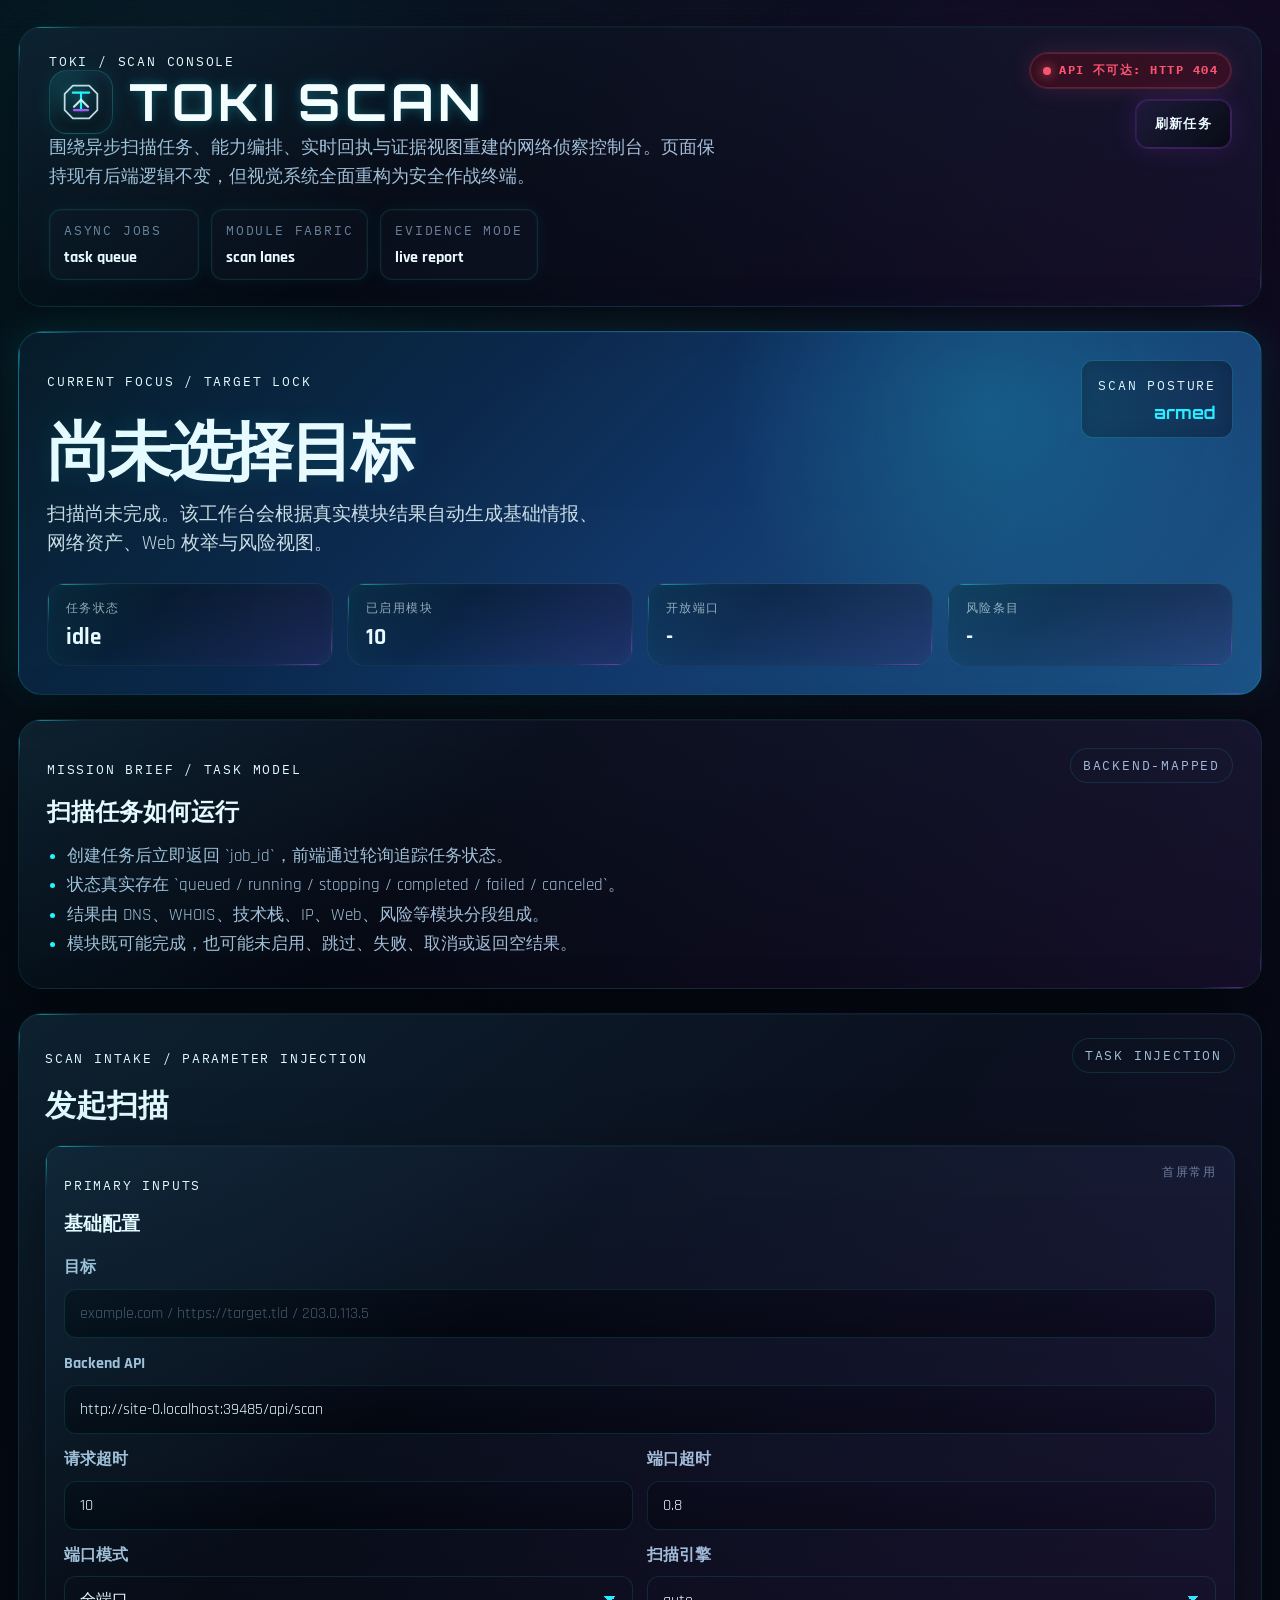
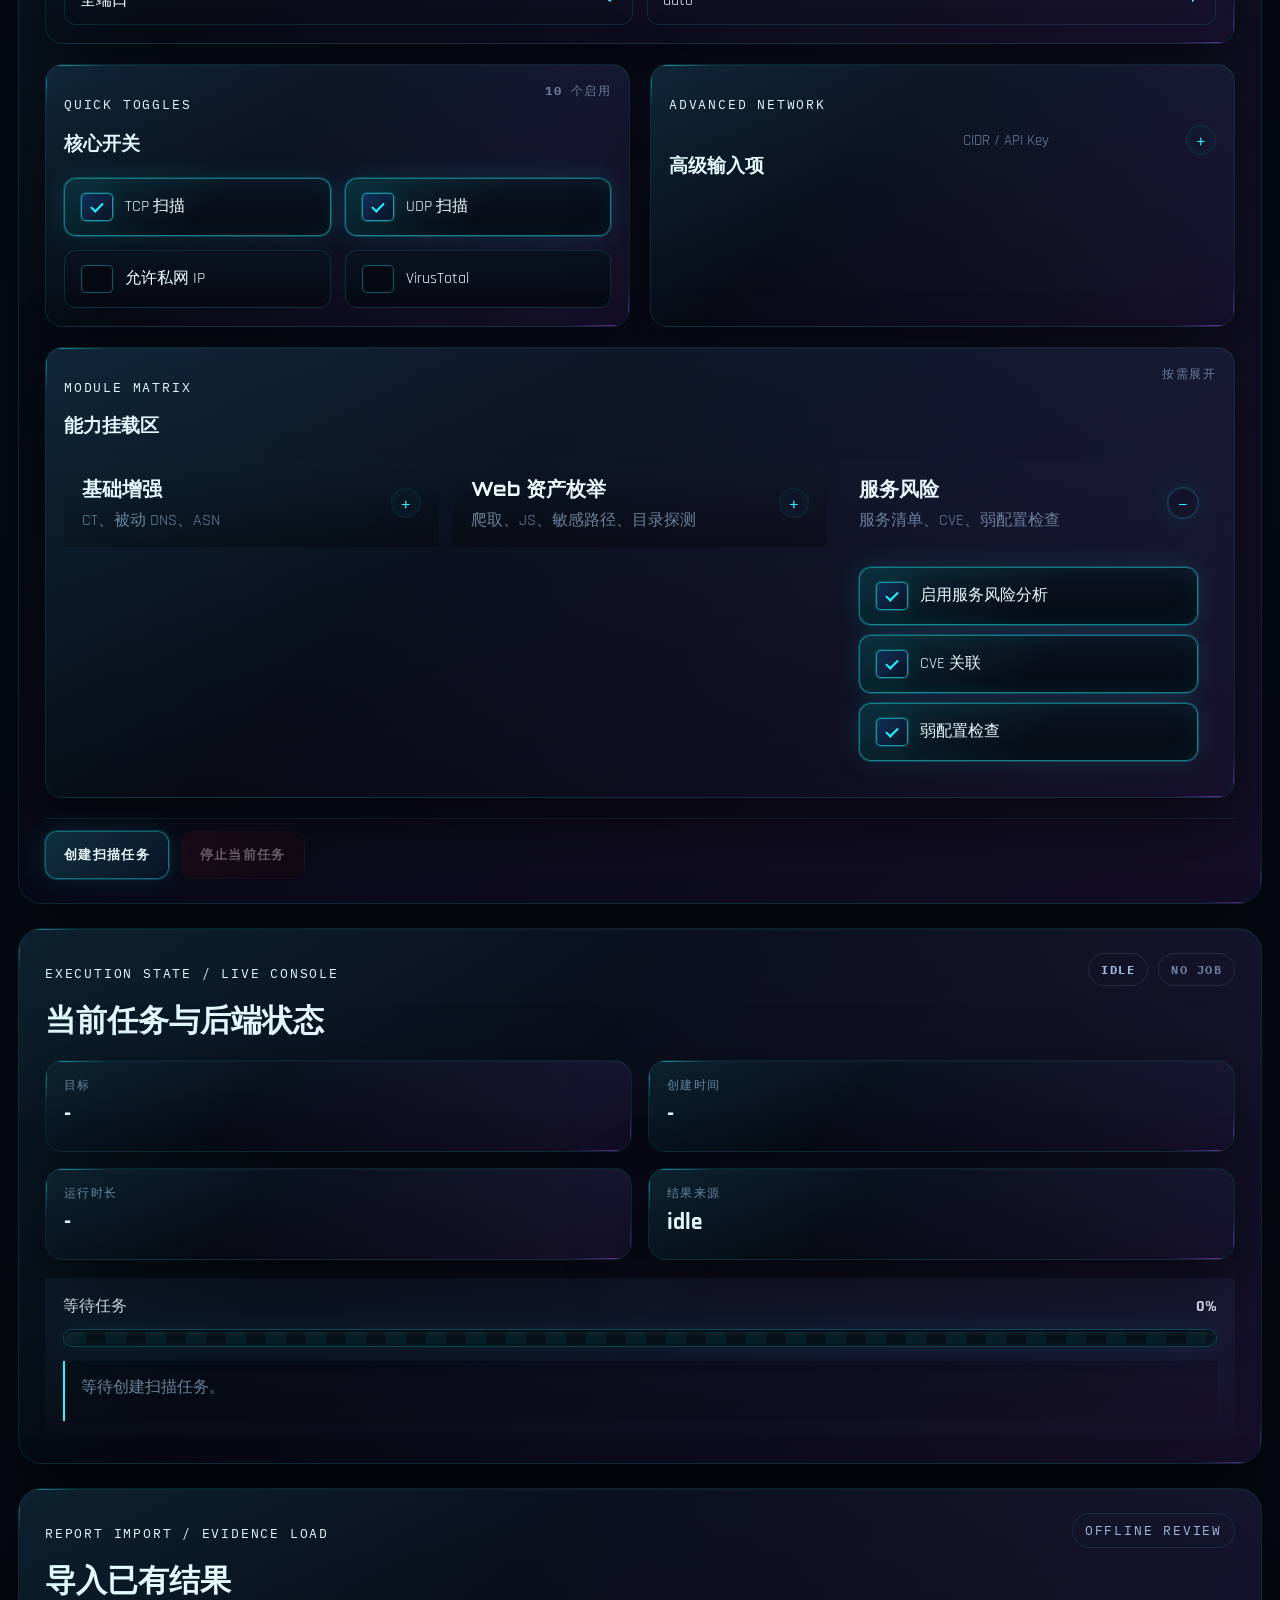
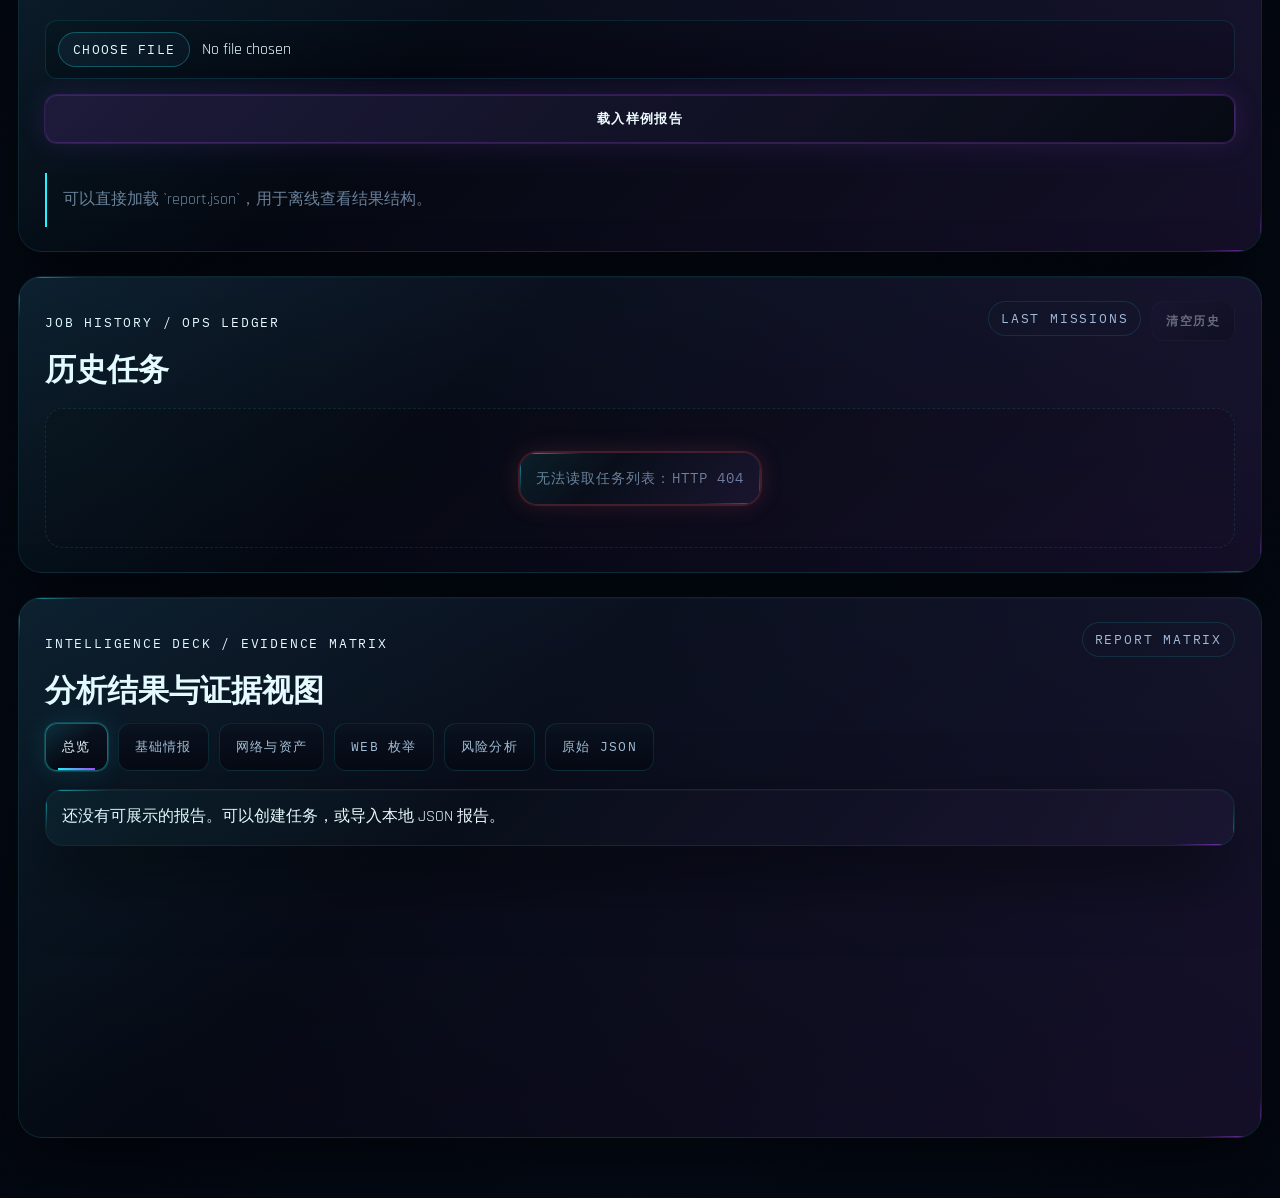
==== frontend/index.html @ cd6d13f6 "123" ====
<!doctype html>
<html lang="zh-CN">
  <head>
    <meta charset="UTF-8" />
    <meta name="viewport" content="width=device-width, initial-scale=1.0" />
    <title>TOKI Scan Console</title>
    <link rel="preconnect" href="https://fonts.googleapis.com" />
    <link rel="preconnect" href="https://fonts.gstatic.com" crossorigin />
    <link
      href="https://fonts.googleapis.com/css2?family=Orbitron:wght@500;700;800&family=Rajdhani:wght@500;600;700&family=IBM+Plex+Mono:wght@400;500;700&display=swap"
      rel="stylesheet"
    />
    <link rel="stylesheet" href="./styles.css" />
  </head>
  <body>
    <div class="scene scene--grid" aria-hidden="true"></div>
    <div class="scene scene--scanlines" aria-hidden="true"></div>
    <div class="scene scene--noise" aria-hidden="true"></div>
    <div class="scene scene--glow scene--glow-a" aria-hidden="true"></div>
    <div class="scene scene--glow scene--glow-b" aria-hidden="true"></div>

    <div class="app-shell">
      <header class="topbar hud-panel">
        <div class="topbar__main">
          <div class="brand-block">
            <p class="eyebrow">TOKI / Scan Console</p>
            <h1 class="brand-lockup">
              <span class="brand-logo" aria-hidden="true">
                <svg viewBox="0 0 72 72" role="presentation" focusable="false">
                  <path
                    class="brand-logo__frame"
                    d="M22 8h28l14 14v28L50 64H22L8 50V22L22 8Z"
                  />
                  <path class="brand-logo__trace" d="M22 20h28" />
                  <path class="brand-logo__trace" d="M36 20v30" />
                  <path class="brand-logo__trace brand-logo__trace--accent" d="M24 50h24" />
                  <path class="brand-logo__trace brand-logo__trace--slash" d="M24 44l12-12 12 12" />
                </svg>
              </span>
              <span class="brand-title" data-text="TOKI SCAN">TOKI SCAN</span>
            </h1>
            <p class="topbar__lead">
              围绕异步扫描任务、能力编排、实时回执与证据视图重建的网络侦察控制台。页面保持现有后端逻辑不变，但视觉系统全面重构为安全作战终端。
            </p>
          </div>

          <div class="signal-strip" aria-hidden="true">
            <div class="signal-chip">
              <span>async jobs</span>
              <strong>task queue</strong>
            </div>
            <div class="signal-chip">
              <span>module fabric</span>
              <strong>scan lanes</strong>
            </div>
            <div class="signal-chip">
              <span>evidence mode</span>
              <strong>live report</strong>
            </div>
          </div>
        </div>

        <div class="topbar__actions">
          <div class="health-pill" id="healthPill" data-tone="neutral">
            <span class="dot"></span>
            <span id="healthText">检查 API 中</span>
          </div>
          <button class="button button--secondary" id="refreshJobsBtn" type="button">刷新任务</button>
        </div>
      </header>

      <section class="hero-grid">
        <article class="hero-card hero-card--highlight hud-panel">
          <div class="hero-card__head">
            <div>
              <p class="eyebrow">Current Focus / Target Lock</p>
              <h2 id="heroTarget">尚未锁定目标</h2>
            </div>
            <div class="hero-lock">
              <span class="hero-lock__label">scan posture</span>
              <strong>armed</strong>
            </div>
          </div>

          <p class="hero-summary" id="heroSummary">先输入域名、URL 或 IP，再装配能力模块并发起任务。</p>

          <div class="hero-metrics">
            <div class="metric-tile">
              <span>任务状态</span>
              <strong id="heroStatus">Idle</strong>
            </div>
            <div class="metric-tile">
              <span>已启用模块</span>
              <strong id="heroModules">0</strong>
            </div>
            <div class="metric-tile">
              <span>开放端口</span>
              <strong id="heroPorts">-</strong>
            </div>
            <div class="metric-tile">
              <span>风险条目</span>
              <strong id="heroRisks">-</strong>
            </div>
          </div>
        </article>

        <article class="hero-card hero-card--briefing hud-panel">
          <div class="hero-card__head">
            <div>
              <p class="eyebrow">Mission Brief / Task Model</p>
              <h3>扫描任务如何运行</h3>
            </div>
            <span class="briefing-tag">backend-mapped</span>
          </div>

          <ul class="plain-list">
            <li>创建任务后立即返回 `job_id`，前端通过轮询追踪任务状态。</li>
            <li>状态真实存在 `queued / running / stopping / completed / failed / canceled`。</li>
            <li>结果由 DNS、WHOIS、技术栈、IP、Web、风险等模块分段组成。</li>
            <li>模块既可能完成，也可能未启用、跳过、失败、取消或返回空结果。</li>
          </ul>
        </article>
      </section>

      <main class="workspace-shell">
        <section class="workspace-band workspace-band--control">
          <section class="panel console-panel console-panel--scan">
            <div class="section-head">
              <div>
                <p class="eyebrow">Scan Intake / Parameter Injection</p>
                <h2>发起扫描</h2>
              </div>
              <div class="panel-flags">
                <span class="console-flag">task injection</span>
              </div>
            </div>

            <form id="scanForm" class="scan-form">
              <section class="subsection subsection--compact subsection--primary">
                <div class="subsection__head">
                  <div>
                    <p class="eyebrow">Primary Inputs</p>
                    <h3>基础配置</h3>
                  </div>
                  <span class="inline-stat">首屏常用</span>
                </div>

                <div class="stack">
                  <label class="field">
                    <span>目标</span>
                    <input id="targetInput" name="target" type="text" placeholder="example.com / https://target.tld / 203.0.113.5" required />
                  </label>

                  <label class="field">
                    <span>Backend API</span>
                    <input id="apiUrlInput" name="apiUrl" type="url" placeholder="http://127.0.0.1:8000/api/scan" />
                  </label>

                  <div class="field-grid field-grid--two">
                    <label class="field">
                      <span>请求超时</span>
                      <input id="timeoutInput" name="timeout" type="number" min="1" max="300" value="10" />
                    </label>
                    <label class="field">
                      <span>端口超时</span>
                      <input id="portTimeoutInput" name="portTimeout" type="number" min="0.05" max="60" step="0.05" value="0.8" />
                    </label>
                  </div>

                  <div class="field-grid field-grid--two">
                    <label class="field">
                      <span>端口模式</span>
                      <select id="scanModeInput" name="scanMode">
                        <option value="common">常用端口</option>
                        <option value="full" selected>全端口</option>
                        <option value="custom">自定义</option>
                      </select>
                    </label>
                    <label class="field">
                      <span>扫描引擎</span>
                      <select id="portScannerInput" name="portScanner">
                        <option value="auto" selected>auto</option>
                        <option value="nmap">nmap</option>
                        <option value="builtin">builtin</option>
                      </select>
                    </label>
                  </div>

                  <label class="field" id="customPortsField" hidden>
                    <span>自定义端口</span>
                    <input id="customPortsInput" name="customPorts" type="text" placeholder="22,80,443,3306 或 1-1024" />
                  </label>
                </div>
              </section>

              <section class="subsection subsection--compact subsection--toggles">
                <div class="subsection__head">
                  <div>
                    <p class="eyebrow">Quick Toggles</p>
                    <h3>核心开关</h3>
                  </div>
                  <span class="inline-stat"><strong id="moduleCount">0</strong> 个启用</span>
                </div>

                <div class="toggle-grid">
                  <label class="toggle">
                    <input id="tcpScanInput" type="checkbox" checked />
                    <span>TCP 扫描</span>
                  </label>
                  <label class="toggle">
                    <input id="udpScanInput" type="checkbox" checked />
                    <span>UDP 扫描</span>
                  </label>
                  <label class="toggle">
                    <input id="allowPrivateIpInput" type="checkbox" />
                    <span>允许私网 IP</span>
                  </label>
                  <label class="toggle">
                    <input id="vtScanInput" type="checkbox" />
                    <span>VirusTotal</span>
                  </label>
                </div>
              </section>

              <details class="subsection accordion subsection--advanced">
                <summary class="accordion__summary">
                  <div>
                    <p class="eyebrow">Advanced Network</p>
                    <h3>高级输入项</h3>
                  </div>
                  <span class="accordion__hint">CIDR / API Key</span>
                </summary>

                <div class="accordion__body stack">
                  <label class="field">
                    <span>附加 CIDR 目标</span>
                    <textarea id="cidrTargetsInput" rows="2" placeholder="192.168.1.0/24,10.0.0.0/24"></textarea>
                  </label>

                  <div class="field-grid field-grid--two">
                    <label class="field">
                      <span>VirusTotal API Key</span>
                      <input id="vtApiKeyInput" type="password" placeholder="仅在启用 VirusTotal 时需要" />
                    </label>
                    <label class="field">
                      <span>NVD API Key</span>
                      <input id="nvdApiKeyInput" type="password" placeholder="仅在启用 CVE 关联时需要" />
                    </label>
                  </div>
                </div>
              </details>

              <section class="subsection subsection--modules">
                <div class="subsection__head">
                  <div>
                    <p class="eyebrow">Module Matrix</p>
                    <h3>能力挂载区</h3>
                  </div>
                  <span class="inline-stat">按需展开</span>
                </div>

                <div class="module-groups">
                  <details class="module-group accordion">
                    <summary class="accordion__summary accordion__summary--small">
                      <div>
                        <h4>基础增强</h4>
                        <p class="hint">CT、被动 DNS、ASN</p>
                      </div>
                    </summary>
                    <div class="accordion__body module-group__body">
                      <label class="toggle"><input id="ctScanInput" type="checkbox" /> <span>证书透明度</span></label>
                      <label class="toggle"><input id="passiveDnsInput" type="checkbox" /> <span>被动 DNS</span></label>
                      <label class="toggle"><input id="asnScanInput" type="checkbox" /> <span>ASN 情报</span></label>
                      <label class="toggle"><input id="asnExpandInput" type="checkbox" /> <span>同 C 段扩展</span></label>
                    </div>
                  </details>

                  <details class="module-group accordion">
                    <summary class="accordion__summary accordion__summary--small">
                      <div>
                        <h4>Web 资产枚举</h4>
                        <p class="hint">爬取、JS、敏感路径、目录探测</p>
                      </div>
                    </summary>
                    <div class="accordion__body module-group__body">
                      <label class="toggle"><input id="webAssetScanInput" type="checkbox" checked /> <span>启用 Web 枚举</span></label>
                      <label class="toggle"><input id="webCrawlerInput" type="checkbox" checked /> <span>站内爬取</span></label>
                      <label class="toggle"><input id="webJsExtractInput" type="checkbox" checked /> <span>JS 接口提取</span></label>
                      <label class="toggle"><input id="webSensitiveInput" type="checkbox" checked /> <span>敏感路径提取</span></label>
                      <label class="toggle"><input id="webDirScanInput" type="checkbox" checked /> <span>目录探测</span></label>
                      <label class="toggle"><input id="webDirFfufInput" type="checkbox" /> <span>优先 ffuf</span></label>
                    </div>
                  </details>

                  <details class="module-group accordion" open>
                    <summary class="accordion__summary accordion__summary--small">
                      <div>
                        <h4>服务风险</h4>
                        <p class="hint">服务清单、CVE、弱配置检查</p>
                      </div>
                    </summary>
                    <div class="accordion__body module-group__body">
                      <label class="toggle"><input id="serviceRiskInput" type="checkbox" checked /> <span>启用服务风险分析</span></label>
                      <label class="toggle"><input id="cveLookupInput" type="checkbox" checked /> <span>CVE 关联</span></label>
                      <label class="toggle"><input id="weakChecksInput" type="checkbox" checked /> <span>弱配置检查</span></label>
                    </div>
                  </details>
                </div>
              </section>

              <div class="actions actions--form">
                <button class="button button--primary" id="startScanBtn" type="submit">创建扫描任务</button>
                <button class="button button--danger" id="stopScanBtn" type="button" disabled>停止当前任务</button>
              </div>
            </form>
          </section>

          <section class="panel status-panel console-panel">
            <div class="section-head">
              <div>
                <p class="eyebrow">Execution State / Live Console</p>
                <h2>当前任务与后端状态</h2>
              </div>
              <div class="status-badges">
                <span class="status-chip" id="statusChip">Idle</span>
                <span class="status-chip status-chip--muted" id="jobIdChip">No Job</span>
              </div>
            </div>

            <div class="status-grid">
              <article class="stat-card">
                <span>目标</span>
                <strong id="currentTargetValue">-</strong>
              </article>
              <article class="stat-card">
                <span>创建时间</span>
                <strong id="createdAtValue">-</strong>
              </article>
              <article class="stat-card">
                <span>运行时长</span>
                <strong id="runtimeValue">-</strong>
              </article>
              <article class="stat-card">
                <span>结果来源</span>
                <strong id="sourceValue">-</strong>
              </article>
            </div>

            <div class="progress-block">
              <div class="progress-meta">
                <span id="progressLabel">等待任务</span>
                <strong id="progressValue">0%</strong>
              </div>
              <div class="progress-bar">
                <div id="progressBar"></div>
              </div>
              <p class="hint console-log" id="statusMessage">状态会根据后端任务和报告结构自动推导。</p>
            </div>
          </section>
        </section>

        <section class="workspace-band workspace-band--support">
          <section class="panel utility-panel">
            <div class="section-head">
              <div>
                <p class="eyebrow">Report Import / Evidence Load</p>
                <h2>导入已有结果</h2>
              </div>
              <div class="panel-flags">
                <span class="console-flag">offline review</span>
              </div>
            </div>

            <div class="stack">
              <input id="reportFileInput" type="file" accept=".json,application/json" />
              <button class="button button--secondary" id="loadSampleBtn" type="button">载入样例报告</button>
              <p class="hint console-log console-log--muted" id="importHint">可以直接加载 `report.json`，用于离线查看结果结构。</p>
            </div>
          </section>

          <section class="panel utility-panel">
            <div class="section-head">
              <div>
                <p class="eyebrow">Job History / Ops Ledger</p>
                <h2>历史任务</h2>
              </div>
              <div class="panel-flags">
                <span class="console-flag">last missions</span>
                <button class="button button--secondary button--compact" id="clearJobsBtn" type="button">清空历史</button>
              </div>
            </div>
            <div id="jobsList" class="job-list empty-state">还没有可展示的任务。</div>
          </section>
        </section>

        <section class="panel intelligence-panel">
          <div class="section-head section-head--intelligence">
            <div>
              <p class="eyebrow">Intelligence Deck / Evidence Matrix</p>
              <h2>分析结果与证据视图</h2>
            </div>
            <div class="panel-flags">
              <span class="console-flag">report matrix</span>
            </div>
          </div>

          <div class="tabs" id="resultTabs">
            <button class="tab is-active" type="button" data-tab="overview">总览</button>
            <button class="tab" type="button" data-tab="identity">基础情报</button>
            <button class="tab" type="button" data-tab="infrastructure">网络与资产</button>
            <button class="tab" type="button" data-tab="web">Web 枚举</button>
            <button class="tab" type="button" data-tab="risk">风险分析</button>
            <button class="tab" type="button" data-tab="raw">原始 JSON</button>
          </div>

          <div class="tab-panels">
            <section class="tab-panel is-active" data-panel="overview">
              <div id="overviewPanel"></div>
            </section>
            <section class="tab-panel" data-panel="identity">
              <div id="identityPanel"></div>
            </section>
            <section class="tab-panel" data-panel="infrastructure">
              <div id="infrastructurePanel"></div>
            </section>
            <section class="tab-panel" data-panel="web">
              <div id="webPanel"></div>
            </section>
            <section class="tab-panel" data-panel="risk">
              <div id="riskPanel"></div>
            </section>
            <section class="tab-panel" data-panel="raw">
              <pre class="raw-view" id="rawJsonView">暂无数据</pre>
            </section>
          </div>
        </section>
      </main>
    </div>

    <template id="cardTemplate">
      <article class="data-card">
        <div class="data-card__head">
          <div>
            <p class="eyebrow"></p>
            <h3></h3>
          </div>
          <span class="badge"></span>
        </div>
        <div class="data-card__body"></div>
      </article>
    </template>

    <script src="./app.js"></script>
  </body>
</html>
---- frontend/styles.css ----
:root {
  color-scheme: dark;

  --font-display: "Orbitron", sans-serif;
  --font-body: "Rajdhani", sans-serif;
  --font-mono: "IBM Plex Mono", monospace;

  --bg-root: #03060f;
  --bg-root-alt: #07101d;
  --bg-panel: linear-gradient(180deg, rgba(12, 18, 33, 0.92), rgba(5, 9, 18, 0.94));
  --bg-panel-elevated: linear-gradient(180deg, rgba(15, 24, 42, 0.94), rgba(7, 11, 21, 0.96));
  --bg-panel-soft: rgba(8, 14, 25, 0.78);
  --bg-panel-muted: rgba(8, 13, 24, 0.88);
  --bg-chip: rgba(10, 17, 29, 0.84);
  --bg-input: linear-gradient(180deg, rgba(6, 11, 22, 0.96), rgba(3, 7, 16, 0.98));
  --bg-input-disabled: rgba(10, 14, 22, 0.46);
  --bg-accent: linear-gradient(135deg, rgba(7, 17, 31, 0.96) 0%, rgba(17, 63, 118, 0.84) 54%, rgba(20, 121, 173, 0.68) 100%);
  --bg-danger: linear-gradient(135deg, rgba(34, 8, 18, 0.96), rgba(91, 18, 34, 0.88));
  --panel-overlay: linear-gradient(135deg, rgba(35, 244, 255, 0.08), transparent 36%, rgba(177, 76, 255, 0.1) 100%);
  --mask: rgba(2, 6, 14, 0.56);

  --accent-cyan: #23f4ff;
  --accent-blue: #2b7dff;
  --accent-violet: #b14cff;
  --accent-pink: #ff4fcb;
  --success: #50ff9f;
  --warning: #ffc25a;
  --danger: #ff546a;
  --danger-strong: #ff2b53;

  --text-primary: #ecfbff;
  --text-secondary: #a2bfd8;
  --text-muted: #6a809a;
  --text-dim: #42556b;

  --line-dim: rgba(35, 244, 255, 0.12);
  --line-strong: rgba(35, 244, 255, 0.28);
  --line-violet: rgba(177, 76, 255, 0.26);
  --line-danger: rgba(255, 84, 106, 0.28);
  --grid-line: rgba(35, 244, 255, 0.08);

  --shadow-panel: 0 28px 70px rgba(0, 0, 0, 0.5), inset 0 1px 0 rgba(255, 255, 255, 0.03);
  --shadow-soft: 0 14px 34px rgba(0, 0, 0, 0.34);
  --glow-cyan: 0 0 0 1px rgba(35, 244, 255, 0.18), 0 0 28px rgba(35, 244, 255, 0.12);
  --glow-violet: 0 0 0 1px rgba(177, 76, 255, 0.18), 0 0 28px rgba(177, 76, 255, 0.14);
  --glow-danger: 0 0 0 1px rgba(255, 84, 106, 0.18), 0 0 24px rgba(255, 84, 106, 0.16);
  --glow-success: 0 0 0 1px rgba(80, 255, 159, 0.18), 0 0 24px rgba(80, 255, 159, 0.14);

  --radius-xl: 24px;
  --radius-lg: 18px;
  --radius-md: 12px;
  --radius-sm: 8px;

  --space-1: 6px;
  --space-2: 10px;
  --space-3: 14px;
  --space-4: 18px;
  --space-5: 24px;
  --space-6: 32px;
  --space-7: 40px;

  --motion-fast: 140ms;
  --motion-base: 220ms;
  --motion-slow: 360ms;
}

[hidden] {
  display: none !important;
}

*,
*::before,
*::after {
  box-sizing: border-box;
}

html {
  min-height: 100%;
  background: radial-gradient(circle at top, rgba(35, 244, 255, 0.05), transparent 42%), var(--bg-root);
}

body {
  margin: 0;
  min-height: 100vh;
  color: var(--text-primary);
  font-family: var(--font-body);
  background:
    radial-gradient(circle at top left, rgba(35, 244, 255, 0.07), transparent 26%),
    radial-gradient(circle at top right, rgba(177, 76, 255, 0.09), transparent 28%),
    radial-gradient(circle at bottom center, rgba(43, 125, 255, 0.05), transparent 32%),
    linear-gradient(180deg, #03060f 0%, #050c17 46%, #02040a 100%);
  overflow-x: hidden;
}

button,
input,
select,
textarea {
  font: inherit;
  color: inherit;
}

button {
  cursor: pointer;
}

button:disabled {
  cursor: not-allowed;
}

input,
select,
textarea {
  width: 100%;
  border: 1px solid var(--line-dim);
  border-radius: var(--radius-md);
  background: var(--bg-input);
  color: var(--text-primary);
  padding: 13px 15px;
  outline: none;
  transition:
    border-color var(--motion-fast) ease,
    box-shadow var(--motion-fast) ease,
    transform var(--motion-fast) ease,
    background var(--motion-fast) ease;
}

input:hover,
select:hover,
textarea:hover {
  border-color: rgba(35, 244, 255, 0.28);
}

input:focus,
select:focus,
textarea:focus {
  border-color: rgba(35, 244, 255, 0.56);
  box-shadow: var(--glow-cyan);
}

input:disabled,
select:disabled,
textarea:disabled {
  color: var(--text-dim);
  background: var(--bg-input-disabled);
  border-color: rgba(255, 255, 255, 0.05);
  box-shadow: none;
}

input::placeholder,
textarea::placeholder {
  color: rgba(162, 191, 216, 0.42);
}

textarea {
  resize: vertical;
  min-height: 110px;
}

input[type="file"] {
  padding: 11px 12px;
}

input[type="file"]::file-selector-button {
  margin-right: 12px;
  border: 1px solid var(--line-strong);
  border-radius: 999px;
  background: linear-gradient(135deg, rgba(12, 22, 36, 0.98), rgba(8, 15, 28, 0.98));
  color: var(--text-primary);
  font-family: var(--font-mono);
  font-size: 0.82rem;
  letter-spacing: 0.1em;
  text-transform: uppercase;
  padding: 8px 14px;
  cursor: pointer;
  transition: border-color var(--motion-fast) ease, box-shadow var(--motion-fast) ease;
}

input[type="file"]::file-selector-button:hover {
  border-color: rgba(35, 244, 255, 0.42);
  box-shadow: var(--glow-cyan);
}

select {
  appearance: none;
  padding-right: 46px;
  background-image:
    linear-gradient(45deg, transparent 50%, var(--accent-cyan) 50%),
    linear-gradient(135deg, var(--accent-cyan) 50%, transparent 50%);
  background-position:
    calc(100% - 22px) calc(50% - 2px),
    calc(100% - 16px) calc(50% - 2px);
  background-size: 6px 6px, 6px 6px;
  background-repeat: no-repeat;
}

::selection {
  background: rgba(35, 244, 255, 0.28);
  color: #001316;
}

.scene {
  position: fixed;
  inset: 0;
  pointer-events: none;
  z-index: 0;
}

.scene--grid {
  background-image:
    linear-gradient(var(--grid-line) 1px, transparent 1px),
    linear-gradient(90deg, var(--grid-line) 1px, transparent 1px);
  background-size: 56px 56px;
  opacity: 0.16;
  mask-image: radial-gradient(circle at center, black 44%, transparent 100%);
}

.scene--scanlines {
  background: repeating-linear-gradient(180deg, rgba(255, 255, 255, 0.025) 0 1px, transparent 1px 4px);
  mix-blend-mode: screen;
  opacity: 0.06;
  animation: scanlineDrift 12s linear infinite;
}

.scene--noise {
  opacity: 0.12;
  background-image:
    radial-gradient(circle at 20% 25%, rgba(255, 255, 255, 0.35) 0 0.5px, transparent 0.9px),
    radial-gradient(circle at 70% 60%, rgba(255, 255, 255, 0.25) 0 0.6px, transparent 1px),
    radial-gradient(circle at 40% 80%, rgba(255, 255, 255, 0.2) 0 0.4px, transparent 0.9px);
  background-size: 180px 180px, 220px 220px, 240px 240px;
}

.scene--glow {
  filter: blur(70px);
  opacity: 0.36;
}

.scene--glow-a {
  background: radial-gradient(circle at 15% 14%, rgba(35, 244, 255, 0.22), transparent 24%);
}

.scene--glow-b {
  background: radial-gradient(circle at 82% 18%, rgba(177, 76, 255, 0.2), transparent 24%);
}

.app-shell {
  position: relative;
  z-index: 1;
  width: min(1720px, calc(100vw - 36px));
  margin: 0 auto;
  padding: 26px 0 60px;
}

.hud-panel,
.panel,
.subsection,
.data-card,
.job-item,
.stat-card,
.notice,
.metric-tile {
  position: relative;
  overflow: hidden;
  border: 1px solid var(--line-dim);
  background: var(--bg-panel);
  box-shadow: var(--shadow-panel);
  transition:
    border-color var(--motion-fast) ease,
    box-shadow var(--motion-fast) ease,
    transform var(--motion-fast) ease;
}

.hud-panel::before,
.panel::before,
.subsection::before,
.data-card::before,
.job-item::before,
.stat-card::before,
.notice::before,
.metric-tile::before {
  content: "";
  position: absolute;
  inset: 0;
  pointer-events: none;
  background: var(--panel-overlay);
  opacity: 0.9;
}

.hud-panel::after,
.panel::after,
.subsection::after,
.data-card::after,
.job-item::after,
.stat-card::after,
.notice::after,
.metric-tile::after {
  content: "";
  position: absolute;
  inset: 0;
  pointer-events: none;
  background:
    linear-gradient(90deg, var(--accent-cyan), transparent 42%) left top / 150px 1px no-repeat,
    linear-gradient(90deg, transparent 58%, var(--accent-violet)) right bottom / 150px 1px no-repeat,
    linear-gradient(180deg, var(--accent-cyan), transparent 38%) left top / 1px 110px no-repeat,
    linear-gradient(180deg, transparent 62%, var(--accent-violet)) right bottom / 1px 110px no-repeat;
  opacity: 0.68;
}

.hud-panel,
.panel {
  border-radius: var(--radius-xl);
}

.hud-panel:hover,
.panel:hover {
  border-color: rgba(35, 244, 255, 0.2);
  box-shadow: var(--shadow-panel), 0 0 28px rgba(35, 244, 255, 0.08);
}

.subsection,
.data-card,
.job-item,
.stat-card,
.notice,
.metric-tile {
  border-radius: var(--radius-lg);
}

.topbar {
  display: grid;
  grid-template-columns: minmax(0, 1fr) auto;
  gap: 22px;
  padding: 26px 30px;
}

.topbar__main {
  display: grid;
  gap: 18px;
}

.brand-block .eyebrow,
.hint {
  margin: 0;
}

.brand-lockup {
  display: flex;
  align-items: center;
  gap: 16px;
  flex-wrap: wrap;
  margin: 0;
}

.brand-logo {
  flex: none;
  display: inline-grid;
  place-items: center;
  width: 64px;
  height: 64px;
  border: 1px solid rgba(35, 244, 255, 0.22);
  border-radius: 18px;
  background:
    radial-gradient(circle at 30% 30%, rgba(35, 244, 255, 0.12), transparent 58%),
    linear-gradient(180deg, rgba(13, 21, 37, 0.96), rgba(7, 11, 20, 0.98));
  box-shadow:
    inset 0 0 18px rgba(35, 244, 255, 0.08),
    0 0 20px rgba(35, 244, 255, 0.08);
  animation: brandPulse 5.2s ease-in-out infinite;
}

.brand-logo svg {
  width: 42px;
  height: 42px;
  overflow: visible;
}

.brand-logo__frame,
.brand-logo__trace {
  fill: none;
  stroke-linecap: round;
  stroke-linejoin: round;
}

.brand-logo__frame {
  stroke: rgba(236, 251, 255, 0.86);
  stroke-width: 3;
  filter: drop-shadow(0 0 8px rgba(35, 244, 255, 0.24));
}

.brand-logo__trace {
  stroke: var(--accent-cyan);
  stroke-width: 3.6;
  filter: drop-shadow(0 0 8px rgba(35, 244, 255, 0.28));
}

.brand-logo__trace--accent {
  stroke: var(--accent-violet);
}

.brand-logo__trace--slash {
  stroke: rgba(236, 251, 255, 0.9);
}

.brand-title {
  position: relative;
  display: inline-block;
  font-family: var(--font-display);
  font-size: clamp(2.1rem, 4vw, 3.45rem);
  line-height: 1.04;
  letter-spacing: 0.08em;
  text-transform: uppercase;
  color: #f4feff;
  text-shadow:
    0 0 10px rgba(35, 244, 255, 0.22),
    0 0 22px rgba(35, 244, 255, 0.12);
  animation: brandSpectrum 7.5s linear infinite, brandPulse 4.6s ease-in-out infinite;
}

.brand-title::after {
  content: attr(data-text);
  position: absolute;
  inset: 0;
  z-index: -1;
  color: transparent;
  text-shadow:
    0 0 12px rgba(35, 244, 255, 0.24),
    0 0 22px rgba(43, 125, 255, 0.2),
    0 0 30px rgba(177, 76, 255, 0.18);
  animation: brandSpectrum 7.5s linear infinite, brandGlow 3.8s ease-in-out infinite;
}

.topbar__lead {
  max-width: 74ch;
  margin: 0;
  color: var(--text-secondary);
  font-size: 1.12rem;
  line-height: 1.6;
}

.signal-strip {
  display: flex;
  flex-wrap: wrap;
  gap: 12px;
}

.signal-chip {
  min-width: 150px;
  padding: 12px 14px;
  border: 1px solid var(--line-dim);
  border-radius: var(--radius-md);
  background: var(--bg-chip);
  box-shadow: inset 0 0 0 1px rgba(255, 255, 255, 0.02), 0 0 18px rgba(35, 244, 255, 0.06);
}

.signal-chip span,
.hero-lock__label,
.briefing-tag,
.console-flag,
.eyebrow {
  font-family: var(--font-mono);
  font-size: 0.8rem;
  letter-spacing: 0.14em;
  text-transform: uppercase;
}

.signal-chip span {
  display: block;
  color: var(--text-muted);
}

.signal-chip strong {
  display: block;
  margin-top: 8px;
  color: var(--text-primary);
  font-size: 0.98rem;
}

.topbar__actions {
  display: grid;
  align-content: start;
  justify-items: end;
  gap: 12px;
}

.hero-grid {
  display: grid;
  grid-template-columns: minmax(0, 1.55fr) minmax(360px, 0.85fr);
  gap: 24px;
  margin-top: 24px;
}

.hero-card {
  padding: 28px;
  min-height: 284px;
}

.hero-card__head {
  display: flex;
  align-items: flex-start;
  justify-content: space-between;
  gap: 16px;
}

.hero-card--highlight {
  border-color: rgba(35, 244, 255, 0.18);
  background: var(--bg-accent);
  box-shadow: var(--shadow-panel), 0 0 44px rgba(35, 244, 255, 0.14);
}

.hero-card--highlight::before {
  background:
    radial-gradient(circle at 78% 22%, rgba(35, 244, 255, 0.18), transparent 26%),
    linear-gradient(135deg, rgba(35, 244, 255, 0.06), transparent 40%, rgba(177, 76, 255, 0.08) 100%);
}

.hero-card--highlight h2 {
  margin: 8px 0 0;
  font-family: var(--font-display);
  font-size: clamp(2.3rem, 5vw, 4.4rem);
  line-height: 0.98;
  letter-spacing: -0.05em;
  text-shadow: 0 0 24px rgba(35, 244, 255, 0.12);
}

.hero-card--briefing h3 {
  margin: 8px 0 0;
  font-family: var(--font-display);
  font-size: 1.48rem;
}

.hero-summary {
  margin: 18px 0 0;
  max-width: 56ch;
  color: rgba(236, 251, 255, 0.86);
  font-size: 1.16rem;
  line-height: 1.6;
}

.hero-lock {
  min-width: 136px;
  padding: 14px 16px;
  border: 1px solid rgba(35, 244, 255, 0.22);
  border-radius: var(--radius-md);
  background: rgba(5, 10, 19, 0.38);
  text-align: right;
  box-shadow: inset 0 0 18px rgba(0, 0, 0, 0.2);
}

.hero-lock strong {
  display: block;
  margin-top: 6px;
  font-family: var(--font-display);
  font-size: 1.08rem;
  color: var(--accent-cyan);
}

.briefing-tag,
.console-flag {
  align-self: start;
  padding: 8px 12px;
  border: 1px solid var(--line-dim);
  border-radius: 999px;
  background: rgba(11, 18, 31, 0.78);
  color: var(--text-secondary);
}

.hero-metrics {
  display: grid;
  grid-template-columns: repeat(4, minmax(0, 1fr));
  gap: 14px;
  margin-top: 24px;
}

.hero-card--highlight .metric-tile {
  background: linear-gradient(180deg, rgba(6, 12, 22, 0.42), rgba(6, 12, 22, 0.18));
  border-color: rgba(255, 255, 255, 0.08);
}

.hero-card--highlight .metric-tile span {
  color: rgba(236, 251, 255, 0.62);
}

.hero-card--highlight .metric-tile strong {
  color: var(--text-primary);
}

.metric-tile {
  padding: 16px 18px;
  background: linear-gradient(180deg, rgba(7, 13, 24, 0.72), rgba(7, 14, 25, 0.5));
  border-color: rgba(255, 255, 255, 0.07);
  box-shadow: inset 0 0 18px rgba(35, 244, 255, 0.04);
}

.metric-tile span,
.hero-metrics span,
.stat-card span,
.inline-stat,
.hint,
.empty-state,
.metric-row span,
.kv-table td:first-child,
.plain-list,
.muted {
  color: var(--text-muted);
}

.metric-tile span,
.stat-card span,
.inline-stat {
  display: block;
  font-family: var(--font-mono);
  font-size: 0.74rem;
  letter-spacing: 0.12em;
  text-transform: uppercase;
}

.metric-tile strong,
.stat-card strong {
  display: block;
  margin-top: 8px;
  font-size: 1.45rem;
  line-height: 1.05;
}

.plain-list {
  margin: 18px 0 0;
  padding-left: 20px;
  color: var(--text-secondary);
  font-size: 1.08rem;
  line-height: 1.7;
}

.plain-list li::marker {
  color: var(--accent-cyan);
}

.workspace-shell {
  display: grid;
  gap: 24px;
  margin-top: 24px;
}

.workspace-band {
  display: grid;
  gap: 24px;
}

.workspace-band--control {
  grid-template-columns: 1fr;
  align-items: start;
}

.workspace-band--support {
  grid-template-columns: minmax(300px, 0.82fr) minmax(0, 1.18fr);
}

.panel {
  padding: 24px 26px;
}

.console-panel,
.utility-panel,
.status-panel {
  min-height: 100%;
}

.section-head,
.status-head,
.subsection__head,
.data-card__head {
  display: flex;
  align-items: flex-start;
  justify-content: space-between;
  gap: 16px;
  margin-bottom: 24px;
}

.section-head > div:first-child,
.status-head > div:first-child,
.subsection__head > div:first-child,
.data-card__head > div:first-child,
.hero-card__head > div:first-child,
.accordion__summary > div:first-child {
  display: grid;
  gap: 8px;
  min-width: 0;
}

.section-head h2,
.hero-card__head h3,
.subsection__head h3,
.data-card h3 {
  margin: 0;
  font-family: var(--font-display);
  line-height: 1.06;
}

.section-head h2 {
  font-size: 1.92rem;
}

.panel-flags {
  display: flex;
  align-items: center;
  flex-wrap: wrap;
  gap: 10px;
  justify-content: flex-end;
}

.stack {
  display: grid;
  gap: 16px;
}

.subsection__head + .stack,
.subsection__head + .toggle-grid,
.subsection__head + .module-groups {
  margin-top: 8px;
}

.scan-form {
  display: grid;
  grid-template-columns: minmax(0, 1.4fr) minmax(320px, 0.72fr) minmax(340px, 0.8fr);
  gap: 20px;
  margin-top: 20px;
}

.scan-form > * {
  min-width: 0;
}

.subsection {
  padding: 18px;
  background: var(--bg-panel-elevated);
  transition:
    transform var(--motion-fast) ease,
    border-color var(--motion-fast) ease,
    box-shadow var(--motion-fast) ease;
}

.subsection:hover {
  transform: translateY(-1px);
  border-color: rgba(35, 244, 255, 0.22);
  box-shadow: var(--shadow-panel), 0 0 24px rgba(35, 244, 255, 0.08);
}

.subsection--compact {
  padding: 18px;
}

.subsection--primary {
  grid-column: 1 / 2;
}

.subsection--toggles,
.subsection--advanced {
  grid-column: auto;
}

.subsection--toggles {
  grid-column: 2 / 3;
}

.subsection--advanced {
  grid-column: 3 / 4;
}

.subsection--modules {
  grid-column: 1 / -1;
}

.field {
  display: grid;
  gap: 10px;
}

.field span,
.module-group h4 {
  font-size: 1rem;
  font-weight: 700;
  color: var(--text-secondary);
  line-height: 1.3;
}

.field-grid {
  display: grid;
  gap: 14px;
}

.field-grid--two {
  grid-template-columns: repeat(2, minmax(0, 1fr));
}

.toggle-grid,
.module-groups {
  display: grid;
  gap: 14px;
}

.toggle-grid {
  grid-template-columns: repeat(2, minmax(0, 1fr));
}

.toggle {
  position: relative;
  display: flex;
  align-items: center;
  gap: 12px;
  min-height: 56px;
  padding: 14px 16px;
  border: 1px solid rgba(35, 244, 255, 0.14);
  border-radius: var(--radius-md);
  background: linear-gradient(180deg, rgba(11, 19, 33, 0.96), rgba(6, 10, 20, 0.98));
  transition:
    border-color var(--motion-fast) ease,
    box-shadow var(--motion-fast) ease,
    transform var(--motion-fast) ease,
    background var(--motion-fast) ease;
}

.toggle:hover {
  transform: translateY(-1px);
  border-color: rgba(35, 244, 255, 0.3);
  box-shadow: var(--glow-cyan);
}

.toggle:has(input:checked) {
  border-color: rgba(35, 244, 255, 0.46);
  background:
    linear-gradient(135deg, rgba(35, 244, 255, 0.1), transparent 55%),
    linear-gradient(180deg, rgba(11, 19, 33, 0.98), rgba(6, 10, 20, 0.99));
  box-shadow: var(--glow-cyan), inset 0 0 22px rgba(35, 244, 255, 0.07);
}

.toggle:has(input:disabled) {
  opacity: 0.42;
  box-shadow: none;
  filter: saturate(0.6);
}

.toggle input[type="checkbox"] {
  appearance: none;
  flex: none;
  width: 22px;
  height: 22px;
  margin: 0;
  border: 1px solid rgba(35, 244, 255, 0.34);
  border-radius: 5px;
  background: rgba(5, 10, 18, 0.96);
  display: grid;
  place-items: center;
  box-shadow: inset 0 0 0 1px rgba(255, 255, 255, 0.02);
  position: relative;
}

.toggle input[type="checkbox"]::before {
  content: "";
  position: absolute;
  left: 50%;
  top: 50%;
  width: 7px;
  height: 12px;
  border-right: 2px solid var(--accent-cyan);
  border-bottom: 2px solid var(--accent-cyan);
  transform: translate(-50%, -58%) rotate(45deg) scale(0);
  transform-origin: center;
  transition: transform var(--motion-fast) ease;
}

.toggle input[type="checkbox"]:checked {
  border-color: rgba(35, 244, 255, 0.56);
  background: linear-gradient(135deg, rgba(18, 49, 92, 0.96), rgba(8, 19, 36, 0.98));
  box-shadow: var(--glow-cyan);
}

.toggle input[type="checkbox"]:checked::before {
  transform: translate(-50%, -58%) rotate(45deg) scale(1);
}

.toggle input[type="checkbox"]:focus-visible {
  outline: none;
  box-shadow: 0 0 0 3px rgba(35, 244, 255, 0.12), var(--glow-cyan);
}

.accordion {
  margin: 0;
}

.accordion__summary {
  display: flex;
  align-items: center;
  justify-content: space-between;
  gap: 14px;
  list-style: none;
  cursor: pointer;
}

.accordion[open] > .accordion__summary {
  margin-bottom: 20px;
}

.accordion__summary::-webkit-details-marker {
  display: none;
}

.accordion__summary::after {
  content: "+";
  flex: none;
  display: inline-grid;
  place-items: center;
  width: 30px;
  height: 30px;
  border-radius: 999px;
  border: 1px solid var(--line-dim);
  background: rgba(10, 17, 29, 0.88);
  color: var(--accent-cyan);
  font-family: var(--font-mono);
  font-size: 1rem;
  box-shadow: inset 0 0 16px rgba(35, 244, 255, 0.08);
}

.accordion[open] > .accordion__summary::after {
  content: "−";
  box-shadow: var(--glow-cyan);
}

.accordion__summary--small {
  padding: 16px 18px;
}

.accordion__hint {
  color: var(--text-muted);
  font-size: 0.92rem;
  white-space: nowrap;
}

.accordion__body {
  padding: 0 18px 18px;
}

.module-groups {
  margin-top: 14px;
  grid-template-columns: repeat(3, minmax(0, 1fr));
  align-items: start;
}

.module-group {
  background: linear-gradient(180deg, rgba(13, 21, 37, 0.96), rgba(7, 11, 20, 0.98));
}

.module-group h4 {
  margin: 0;
  font-family: var(--font-display);
  font-size: 1.22rem;
  color: var(--text-primary);
}

.module-group__body {
  display: grid;
  gap: 10px;
  padding: 0 18px 18px;
}

.actions {
  display: flex;
  gap: 12px;
  flex-wrap: wrap;
  padding-top: 12px;
}

.actions--form {
  grid-column: 1 / -1;
  border-top: 1px solid var(--line-dim);
  justify-content: flex-start;
}

.button {
  position: relative;
  overflow: hidden;
  appearance: none;
  min-height: 48px;
  border: 1px solid var(--line-dim);
  border-radius: var(--radius-md);
  background: linear-gradient(135deg, rgba(13, 21, 37, 0.98), rgba(7, 11, 20, 0.98));
  color: var(--text-primary);
  padding: 12px 18px;
  font-family: var(--font-mono);
  font-size: 0.82rem;
  font-weight: 700;
  letter-spacing: 0.1em;
  text-transform: uppercase;
  transition:
    transform var(--motion-fast) ease,
    border-color var(--motion-fast) ease,
    box-shadow var(--motion-fast) ease,
    color var(--motion-fast) ease,
    opacity var(--motion-fast) ease;
  box-shadow: var(--shadow-soft);
}

.button::after {
  content: "";
  position: absolute;
  inset: 0;
  background: linear-gradient(90deg, transparent, rgba(255, 255, 255, 0.12), transparent);
  transform: translateX(-130%);
  transition: transform var(--motion-slow) ease;
}

.button:hover {
  transform: translateY(-1px);
  border-color: rgba(35, 244, 255, 0.42);
  box-shadow: var(--glow-cyan);
}

.button:hover::after {
  transform: translateX(130%);
}

.button:active {
  transform: translateY(0);
}

.button:disabled {
  opacity: 0.38;
  border-color: rgba(255, 255, 255, 0.06);
  box-shadow: none;
}

.button--primary {
  border-color: rgba(35, 244, 255, 0.34);
  background:
    linear-gradient(135deg, rgba(35, 244, 255, 0.12), rgba(43, 125, 255, 0.08)),
    linear-gradient(135deg, rgba(13, 21, 37, 0.98), rgba(7, 11, 20, 0.98));
  box-shadow: var(--glow-cyan);
}

.button--secondary {
  border-color: rgba(177, 76, 255, 0.22);
  background:
    linear-gradient(135deg, rgba(177, 76, 255, 0.1), transparent),
    linear-gradient(135deg, rgba(13, 21, 37, 0.98), rgba(7, 11, 20, 0.98));
  box-shadow: var(--glow-violet);
}

.button--danger {
  border-color: rgba(255, 84, 106, 0.32);
  color: #ffe0e5;
  background:
    linear-gradient(135deg, rgba(255, 84, 106, 0.12), transparent),
    linear-gradient(135deg, rgba(28, 8, 14, 0.98), rgba(17, 5, 10, 0.98));
  box-shadow: var(--glow-danger);
}

.button--compact {
  min-height: 40px;
  padding: 9px 14px;
  font-size: 0.74rem;
  letter-spacing: 0.12em;
  white-space: nowrap;
}

.status-grid {
  display: grid;
  grid-template-columns: repeat(4, minmax(0, 1fr));
  gap: 16px;
  margin-top: 18px;
}

.status-badges {
  display: flex;
  flex-wrap: wrap;
  gap: 10px;
  justify-content: flex-end;
}

.stat-card {
  padding: 16px 18px;
  min-height: 92px;
  background: linear-gradient(180deg, rgba(11, 19, 33, 0.94), rgba(6, 10, 20, 0.98));
}

.progress-block {
  margin-top: 18px;
  padding: 18px;
  background: var(--bg-panel-elevated);
}

.progress-meta {
  display: flex;
  align-items: center;
  justify-content: space-between;
  gap: 12px;
  margin-bottom: 12px;
}

.progress-bar {
  position: relative;
  width: 100%;
  height: 18px;
  padding: 2px;
  overflow: hidden;
  border-radius: 999px;
  border: 1px solid rgba(35, 244, 255, 0.26);
  background:
    linear-gradient(180deg, rgba(3, 7, 14, 0.98), rgba(8, 14, 24, 0.98)),
    linear-gradient(90deg, rgba(35, 244, 255, 0.04), rgba(177, 76, 255, 0.08));
  box-shadow:
    inset 0 0 18px rgba(35, 244, 255, 0.08),
    0 0 28px rgba(35, 244, 255, 0.08);
}

.progress-bar::before {
  content: "";
  position: absolute;
  inset: 2px;
  border-radius: inherit;
  background:
    repeating-linear-gradient(90deg, rgba(35, 244, 255, 0.08) 0 20px, transparent 20px 40px),
    linear-gradient(180deg, rgba(255, 255, 255, 0.06), transparent 52%, rgba(0, 0, 0, 0.16));
  opacity: 0.7;
}

.progress-bar::after {
  content: "";
  position: absolute;
  inset: 1px;
  border-radius: inherit;
  box-shadow: inset 0 0 14px rgba(255, 255, 255, 0.03);
  pointer-events: none;
}

#progressBar {
  position: relative;
  width: 0;
  height: 100%;
  border-radius: inherit;
  background:
    linear-gradient(90deg, rgba(255, 255, 255, 0.02), rgba(255, 255, 255, 0.14), rgba(255, 255, 255, 0.02)),
    linear-gradient(90deg, #296dff 0%, var(--accent-cyan) 38%, #7f6dff 74%, var(--accent-pink) 100%);
  background-size: 220% 100%, 180% 100%;
  box-shadow:
    0 0 20px rgba(35, 244, 255, 0.24),
    0 0 34px rgba(35, 244, 255, 0.14),
    inset 0 0 12px rgba(255, 255, 255, 0.16);
  transition: width var(--motion-base) ease, filter var(--motion-fast) ease;
  animation: progressFlow 2.8s linear infinite, progressPulse 1.9s ease-in-out infinite;
}

#progressBar[data-tone="success"] {
  background:
    linear-gradient(90deg, rgba(255, 255, 255, 0.02), rgba(255, 255, 255, 0.14), rgba(255, 255, 255, 0.02)),
    linear-gradient(90deg, #16956c, var(--success), #8affc5);
  box-shadow:
    0 0 20px rgba(80, 255, 159, 0.28),
    0 0 34px rgba(80, 255, 159, 0.14),
    inset 0 0 12px rgba(255, 255, 255, 0.14);
}

#progressBar[data-tone="warning"] {
  background:
    linear-gradient(90deg, rgba(255, 255, 255, 0.02), rgba(255, 255, 255, 0.14), rgba(255, 255, 255, 0.02)),
    linear-gradient(90deg, #9d5f0c, var(--warning), #ffdca0);
  box-shadow:
    0 0 20px rgba(255, 194, 90, 0.24),
    0 0 34px rgba(255, 194, 90, 0.12),
    inset 0 0 12px rgba(255, 255, 255, 0.14);
}

#progressBar[data-tone="danger"] {
  background:
    linear-gradient(90deg, rgba(255, 255, 255, 0.02), rgba(255, 255, 255, 0.14), rgba(255, 255, 255, 0.02)),
    linear-gradient(90deg, #8f1637, var(--danger), #ff8da1);
  box-shadow:
    0 0 20px rgba(255, 84, 106, 0.26),
    0 0 34px rgba(255, 84, 106, 0.12),
    inset 0 0 12px rgba(255, 255, 255, 0.14);
}

#progressBar::before {
  content: "";
  position: absolute;
  inset: 0;
  border-radius: inherit;
  background:
    linear-gradient(
      90deg,
      transparent 0%,
      rgba(255, 255, 255, 0.16) 28%,
      rgba(255, 255, 255, 0.9) 50%,
      rgba(255, 255, 255, 0.16) 72%,
      transparent 100%
    );
  mix-blend-mode: screen;
  opacity: 0.9;
  animation: progressSweep 1.6s linear infinite;
}

#progressBar::after {
  content: "";
  position: absolute;
  inset: 0;
  border-radius: inherit;
  background:
    radial-gradient(circle at 94% 50%, rgba(255, 255, 255, 0.95) 0, rgba(255, 255, 255, 0.34) 10%, transparent 22%),
    linear-gradient(180deg, rgba(255, 255, 255, 0.16), transparent 66%);
  opacity: 0.88;
  animation: progressEdgePulse 1.8s ease-in-out infinite;
}

.console-log {
  min-height: 60px;
  margin: 14px 0 0;
  padding: 14px 16px;
  border-left: 2px solid var(--accent-cyan);
  background: rgba(5, 10, 18, 0.68);
  line-height: 1.65;
}

.console-log[data-tone="warning"] {
  border-left-color: var(--warning);
  box-shadow: inset 0 0 18px rgba(255, 194, 90, 0.05);
}

.console-log[data-tone="danger"] {
  border-left-color: var(--danger);
  box-shadow: inset 0 0 18px rgba(255, 84, 106, 0.06);
}

.console-log[data-tone="success"] {
  border-left-color: var(--success);
  box-shadow: inset 0 0 18px rgba(80, 255, 159, 0.06);
}

.console-log--muted {
  min-height: 0;
}

.job-list {
  display: grid;
  gap: 14px;
  grid-template-columns: repeat(auto-fit, minmax(240px, 1fr));
}

.job-item {
  display: grid;
  gap: 12px;
  padding: 16px;
  min-height: 156px;
  background: linear-gradient(180deg, rgba(12, 20, 35, 0.96), rgba(7, 11, 21, 0.98));
  transition:
    transform var(--motion-fast) ease,
    border-color var(--motion-fast) ease,
    box-shadow var(--motion-fast) ease;
}

.job-item:hover {
  transform: translateY(-2px);
  border-color: rgba(35, 244, 255, 0.26);
  box-shadow: var(--glow-cyan);
}

.job-item[data-tone="success"] {
  border-color: rgba(80, 255, 159, 0.18);
}

.job-item[data-tone="warning"] {
  border-color: rgba(255, 194, 90, 0.18);
}

.job-item[data-tone="danger"] {
  border-color: rgba(255, 84, 106, 0.2);
}

.job-item__meta,
.metric-row {
  display: flex;
  align-items: flex-start;
  justify-content: space-between;
  gap: 12px;
}

.job-item__target {
  margin: 0;
  font-family: var(--font-display);
  font-size: 1.2rem;
  line-height: 1.1;
  word-break: break-all;
}

.job-item__id {
  font-family: var(--font-mono);
  font-size: 0.8rem;
  color: var(--text-dim);
}

.job-item__action,
.job-item button {
  justify-self: start;
  padding: 0;
  border: 0;
  background: transparent;
  color: var(--accent-cyan);
  font-family: var(--font-mono);
  font-size: 0.82rem;
  font-weight: 700;
  letter-spacing: 0.12em;
  text-transform: uppercase;
  transition: color var(--motion-fast) ease, text-shadow var(--motion-fast) ease;
}

.job-item__action:hover,
.job-item button:hover {
  color: var(--text-primary);
  text-shadow: 0 0 16px rgba(35, 244, 255, 0.18);
}

.intelligence-panel {
  padding: 24px 26px 28px;
}

.section-head--intelligence {
  margin-bottom: 18px;
}

.tabs {
  display: flex;
  flex-wrap: wrap;
  gap: 10px;
  margin-bottom: 18px;
}

.tab {
  position: relative;
  min-height: 48px;
  border: 1px solid var(--line-dim);
  border-radius: var(--radius-md);
  background: linear-gradient(180deg, rgba(11, 19, 33, 0.98), rgba(6, 10, 20, 0.98));
  color: var(--text-secondary);
  padding: 12px 16px;
  font-family: var(--font-mono);
  font-size: 0.8rem;
  letter-spacing: 0.1em;
  text-transform: uppercase;
  transition:
    border-color var(--motion-fast) ease,
    box-shadow var(--motion-fast) ease,
    color var(--motion-fast) ease,
    transform var(--motion-fast) ease;
}

.tab::after {
  content: "";
  position: absolute;
  left: 12px;
  right: 12px;
  bottom: 0;
  height: 2px;
  background: linear-gradient(90deg, var(--accent-cyan), var(--accent-violet));
  transform: scaleX(0);
  transform-origin: left;
  transition: transform var(--motion-fast) ease;
}

.tab:hover {
  transform: translateY(-1px);
  color: var(--text-primary);
  border-color: rgba(35, 244, 255, 0.28);
  box-shadow: var(--glow-cyan);
}

.tab.is-active {
  color: var(--text-primary);
  border-color: rgba(35, 244, 255, 0.38);
  background:
    linear-gradient(135deg, rgba(35, 244, 255, 0.12), transparent 50%),
    linear-gradient(180deg, rgba(11, 19, 33, 0.98), rgba(6, 10, 20, 0.98));
  box-shadow: var(--glow-cyan);
}

.tab.is-active::after {
  transform: scaleX(1);
}

.tab-panels {
  min-height: 320px;
}

.tab-panel {
  display: none;
}

.tab-panel.is-active {
  display: block;
  animation: panelReveal var(--motion-base) ease;
}

.overview-grid,
.info-grid,
.panel-grid {
  display: grid;
  gap: 18px;
}

.overview-grid {
  grid-template-columns: minmax(0, 1.2fr) minmax(0, 0.9fr);
}

.panel-grid--two,
.info-grid {
  grid-template-columns: repeat(2, minmax(0, 1fr));
}

.data-card {
  padding: 20px;
  background: linear-gradient(180deg, rgba(13, 21, 37, 0.96), rgba(7, 11, 20, 0.98));
}

.data-card[data-tone="success"] {
  border-color: rgba(80, 255, 159, 0.18);
}

.data-card[data-tone="warning"] {
  border-color: rgba(255, 194, 90, 0.18);
}

.data-card[data-tone="danger"] {
  border-color: rgba(255, 84, 106, 0.2);
}

.data-card__head {
  margin-bottom: 16px;
}

.data-card h3 {
  margin: 8px 0 0;
  font-size: 1.34rem;
}

.data-card__body {
  display: grid;
  gap: 14px;
}

.badge,
.status-chip,
.health-pill {
  display: inline-flex;
  align-items: center;
  gap: 8px;
  padding: 8px 12px;
  border: 1px solid rgba(162, 191, 216, 0.14);
  border-radius: 999px;
  background: rgba(11, 18, 31, 0.82);
  color: var(--text-secondary);
  font-family: var(--font-mono);
  font-size: 0.76rem;
  font-weight: 700;
  letter-spacing: 0.12em;
  text-transform: uppercase;
}

.status-chip--muted {
  color: var(--text-muted);
}

.badge[data-tone="success"],
.status-chip[data-tone="success"],
.health-pill[data-tone="success"] {
  color: var(--success);
  border-color: rgba(80, 255, 159, 0.2);
  background: rgba(18, 46, 34, 0.84);
  box-shadow: var(--glow-success);
}

.badge[data-tone="warning"],
.status-chip[data-tone="warning"],
.health-pill[data-tone="warning"] {
  color: var(--warning);
  border-color: rgba(255, 194, 90, 0.24);
  background: rgba(49, 34, 12, 0.84);
  box-shadow: 0 0 0 1px rgba(255, 194, 90, 0.14), 0 0 24px rgba(255, 194, 90, 0.12);
}

.badge[data-tone="danger"],
.status-chip[data-tone="danger"],
.health-pill[data-tone="danger"] {
  color: var(--danger);
  border-color: rgba(255, 84, 106, 0.24);
  background: rgba(52, 12, 20, 0.86);
  box-shadow: var(--glow-danger);
}

.badge[data-tone="running"],
.status-chip[data-tone="running"],
.health-pill[data-tone="running"] {
  color: var(--accent-cyan);
  border-color: rgba(35, 244, 255, 0.24);
  background: rgba(9, 25, 37, 0.86);
  box-shadow: var(--glow-cyan);
}

.badge[data-tone="neutral"],
.status-chip[data-tone="neutral"],
.health-pill[data-tone="neutral"] {
  color: var(--text-secondary);
}

.health-pill[data-tone="danger"] {
  animation: alertPulse 2.4s ease-in-out infinite;
}

.dot {
  width: 8px;
  height: 8px;
  border-radius: 50%;
  background: currentColor;
  box-shadow: 0 0 12px currentColor;
}

.metric-list,
.chip-list,
.stack-list {
  display: grid;
  gap: 10px;
}

.block-offset {
  margin-top: 16px;
}

.metric-row {
  padding: 8px 0;
  border-bottom: 1px solid rgba(35, 244, 255, 0.08);
}

.metric-row strong {
  color: var(--text-primary);
}

.chip-list {
  grid-template-columns: repeat(auto-fit, minmax(120px, max-content));
}

.pill-row {
  display: flex;
  flex-wrap: wrap;
  gap: 8px;
}

.chip {
  display: inline-flex;
  align-items: center;
  padding: 8px 11px;
  border: 1px solid rgba(35, 244, 255, 0.16);
  border-radius: 999px;
  background: rgba(10, 17, 29, 0.82);
  color: var(--accent-cyan);
  font-family: var(--font-mono);
  font-size: 0.76rem;
  letter-spacing: 0.08em;
}

.notice {
  padding: 14px 16px;
  background: rgba(10, 16, 28, 0.82);
  line-height: 1.65;
}

.notice[data-tone="danger"] {
  border-color: rgba(255, 84, 106, 0.24);
  box-shadow: var(--glow-danger);
}

.notice[data-tone="warning"] {
  border-color: rgba(255, 194, 90, 0.24);
}

.notice[data-tone="success"] {
  border-color: rgba(80, 255, 159, 0.2);
}

.empty-state {
  display: grid;
  place-items: center;
  min-height: 140px;
  padding: 24px;
  border: 1px dashed var(--line-dim);
  border-radius: var(--radius-lg);
  background: rgba(7, 11, 20, 0.72);
  font-family: var(--font-mono);
  font-size: 0.86rem;
  letter-spacing: 0.08em;
  text-transform: uppercase;
}

.kv-table,
.data-table {
  width: 100%;
  border-collapse: collapse;
}

.kv-table td,
.data-table th,
.data-table td {
  padding: 11px 10px;
  border-bottom: 1px solid rgba(35, 244, 255, 0.08);
  vertical-align: top;
  text-align: left;
}

.kv-table td:first-child,
.data-table td:first-child {
  color: var(--text-muted);
}

.data-table th {
  color: var(--accent-cyan);
  font-family: var(--font-mono);
  font-size: 0.78rem;
  font-weight: 700;
  letter-spacing: 0.12em;
  text-transform: uppercase;
}

.data-table tbody tr:hover td,
.kv-table tbody tr:hover td {
  background: rgba(35, 244, 255, 0.04);
  color: var(--text-primary);
}

.code,
.raw-view,
code {
  font-family: var(--font-mono);
}

.raw-view {
  overflow: auto;
  min-height: 420px;
  margin: 0;
  padding: 20px;
  border: 1px solid var(--line-strong);
  border-radius: var(--radius-lg);
  background:
    linear-gradient(rgba(35, 244, 255, 0.04) 1px, transparent 1px),
    linear-gradient(90deg, rgba(35, 244, 255, 0.03) 1px, transparent 1px),
    linear-gradient(180deg, rgba(5, 10, 20, 0.98), rgba(2, 5, 12, 1));
  background-size: 100% 28px, 28px 100%, 100% 100%;
  color: #d5f8ff;
  line-height: 1.7;
  box-shadow: inset 0 0 42px rgba(35, 244, 255, 0.04);
}

.list-block {
  margin: 0;
  padding-left: 18px;
  color: var(--text-secondary);
  line-height: 1.7;
}

@keyframes progressFlow {
  0% {
    background-position: 0 0;
  }
  100% {
    background-position: 200% 0;
  }
}

@keyframes progressPulse {
  0%,
  100% {
    filter: saturate(1) brightness(0.98);
    transform: scaleY(0.96);
  }
  50% {
    filter: saturate(1.16) brightness(1.16);
    transform: scaleY(1);
  }
}

@keyframes progressSweep {
  0% {
    transform: translateX(-120%);
  }
  100% {
    transform: translateX(140%);
  }
}

@keyframes progressEdgePulse {
  0%,
  100% {
    opacity: 0.52;
  }
  50% {
    opacity: 1;
  }
}

@keyframes brandSpectrum {
  0%,
  100% {
    color: #f4feff;
    text-shadow:
      0 0 10px rgba(35, 244, 255, 0.22),
      0 0 22px rgba(35, 244, 255, 0.12);
  }
  25% {
    color: #f2f9ff;
    text-shadow:
      0 0 10px rgba(43, 125, 255, 0.26),
      0 0 22px rgba(43, 125, 255, 0.14);
  }
  50% {
    color: #fbf5ff;
    text-shadow:
      0 0 10px rgba(177, 76, 255, 0.28),
      0 0 22px rgba(177, 76, 255, 0.14);
  }
  75% {
    color: #fff5fc;
    text-shadow:
      0 0 10px rgba(255, 79, 203, 0.28),
      0 0 22px rgba(255, 79, 203, 0.14);
  }
}

@keyframes brandPulse {
  0%,
  100% {
    transform: translateY(0) scale(1);
    filter: brightness(0.98);
  }
  50% {
    transform: translateY(-1px) scale(1.012);
    filter: brightness(1.12);
  }
}

@keyframes brandGlow {
  0%,
  100% {
    opacity: 0.5;
  }
  50% {
    opacity: 0.92;
  }
}

@keyframes alertPulse {
  0%,
  100% {
    box-shadow: var(--glow-danger);
  }
  50% {
    box-shadow: 0 0 0 1px rgba(255, 84, 106, 0.24), 0 0 34px rgba(255, 84, 106, 0.28);
  }
}

@keyframes panelReveal {
  from {
    opacity: 0;
    transform: translateY(8px);
  }
  to {
    opacity: 1;
    transform: translateY(0);
  }
}

@keyframes scanlineDrift {
  from {
    transform: translateY(0);
  }
  to {
    transform: translateY(18px);
  }
}

@media (max-width: 1440px) {
  .hero-grid,
  .workspace-band--support,
  .overview-grid,
  .panel-grid--two,
  .info-grid {
    grid-template-columns: 1fr;
  }

  .hero-card {
    min-height: 0;
  }

  .scan-form {
    grid-template-columns: repeat(6, minmax(0, 1fr));
  }

  .subsection--primary {
    grid-column: span 6;
  }

  .subsection--toggles,
  .subsection--advanced {
    grid-column: span 3;
  }

  .status-grid {
    grid-template-columns: repeat(2, minmax(0, 1fr));
  }
}

@media (max-width: 1040px) {
  .app-shell {
    width: min(100vw - 24px, 100%);
  }

  .topbar {
    grid-template-columns: 1fr;
  }

  .topbar__actions {
    justify-items: start;
  }

  .hero-metrics,
  .toggle-grid,
  .field-grid--two,
  .status-grid {
    grid-template-columns: 1fr;
  }

  .scan-form {
    grid-template-columns: repeat(2, minmax(0, 1fr));
  }

  .subsection--primary,
  .subsection--toggles,
  .subsection--advanced,
  .subsection--modules,
  .actions--form {
    grid-column: auto;
  }

  .subsection--primary,
  .subsection--modules,
  .actions--form {
    grid-column: 1 / -1;
  }

  .module-groups {
    grid-template-columns: 1fr;
  }
}

@media (max-width: 720px) {
  .app-shell {
    padding-top: 14px;
  }

  .topbar,
  .hero-card,
  .panel,
  .intelligence-panel {
    padding: 18px;
  }

  .signal-strip,
  .tabs,
  .actions,
  .panel-flags {
    flex-direction: column;
    align-items: stretch;
  }

  .scan-form {
    grid-template-columns: 1fr;
  }

  .subsection--primary,
  .subsection--toggles,
  .subsection--advanced,
  .subsection--modules,
  .actions--form {
    grid-column: auto;
  }

  .button,
  .tab {
    width: 100%;
    justify-content: center;
  }

  .job-list {
    grid-template-columns: 1fr;
  }

  .metric-tile strong,
  .stat-card strong {
    font-size: 1.25rem;
  }
}

@media (prefers-reduced-motion: reduce) {
  *,
  *::before,
  *::after {
    animation: none !important;
    transition: none !important;
    scroll-behavior: auto !important;
  }
}
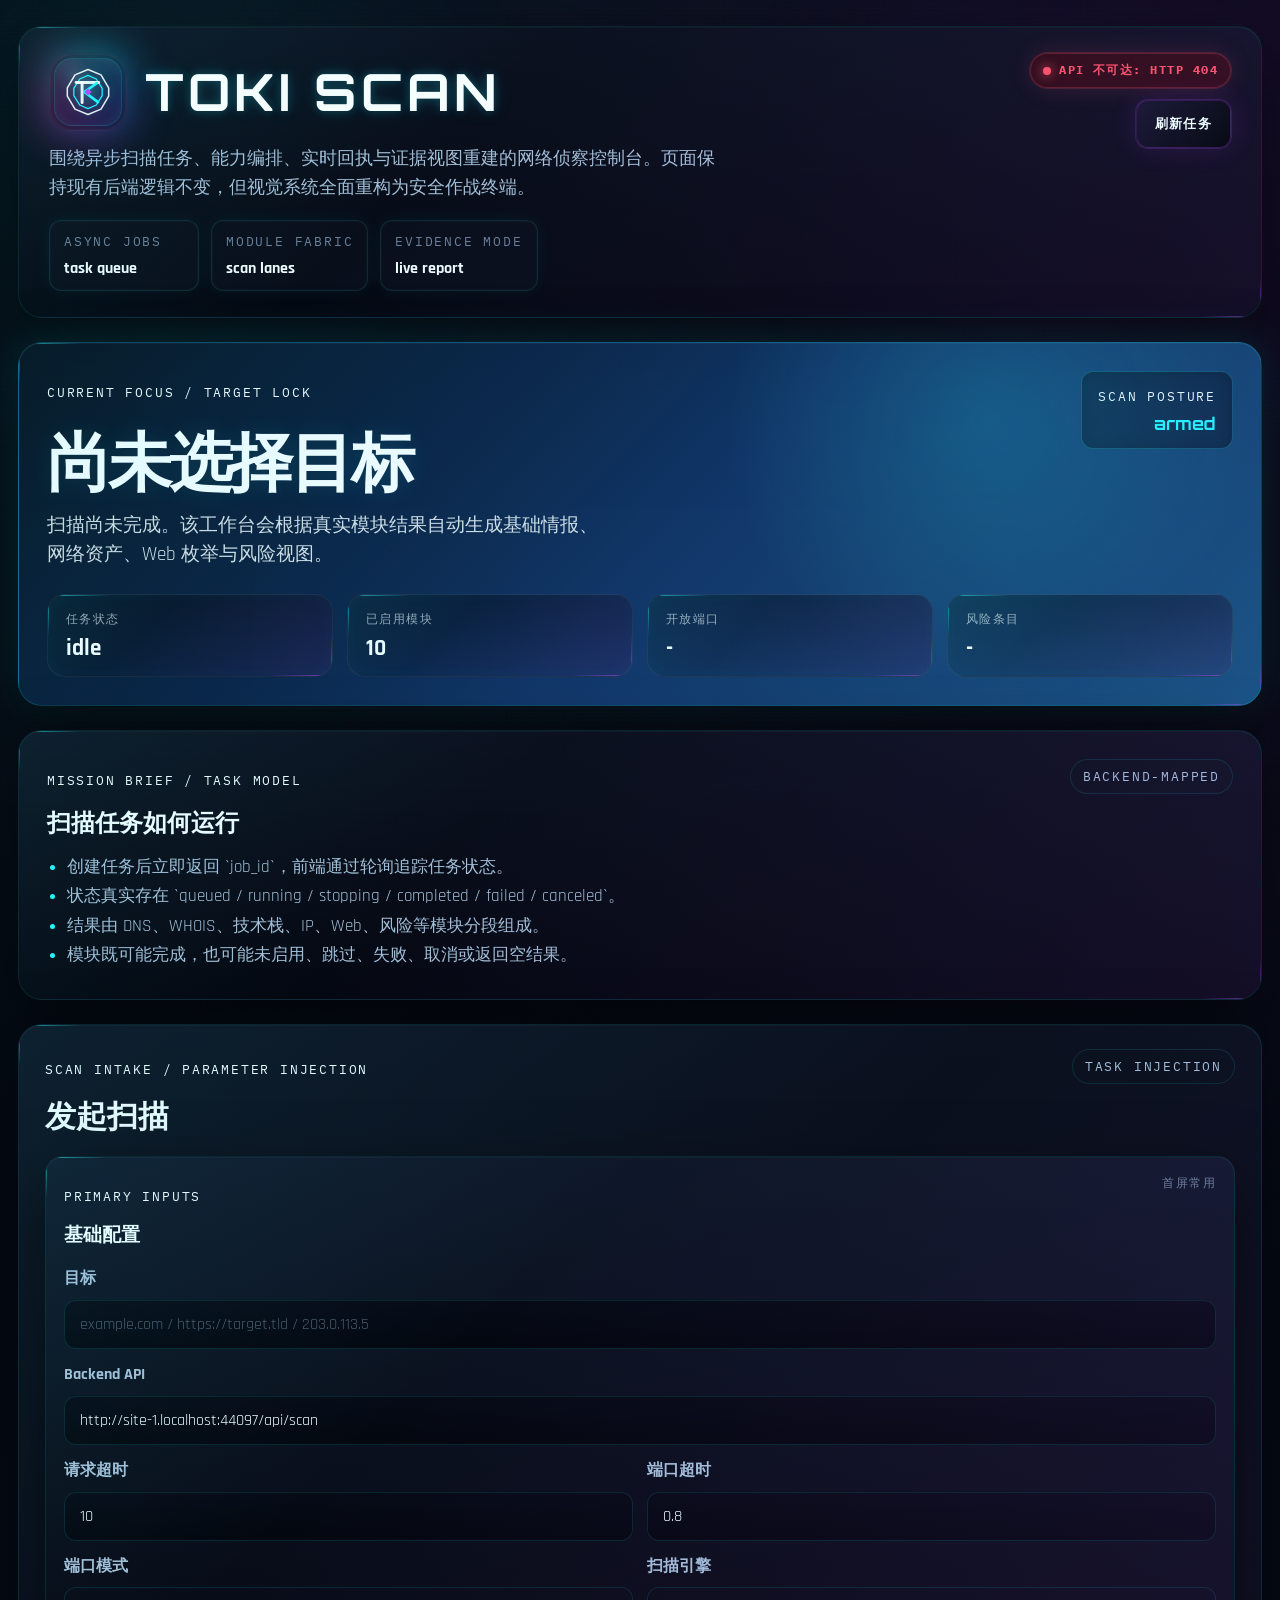
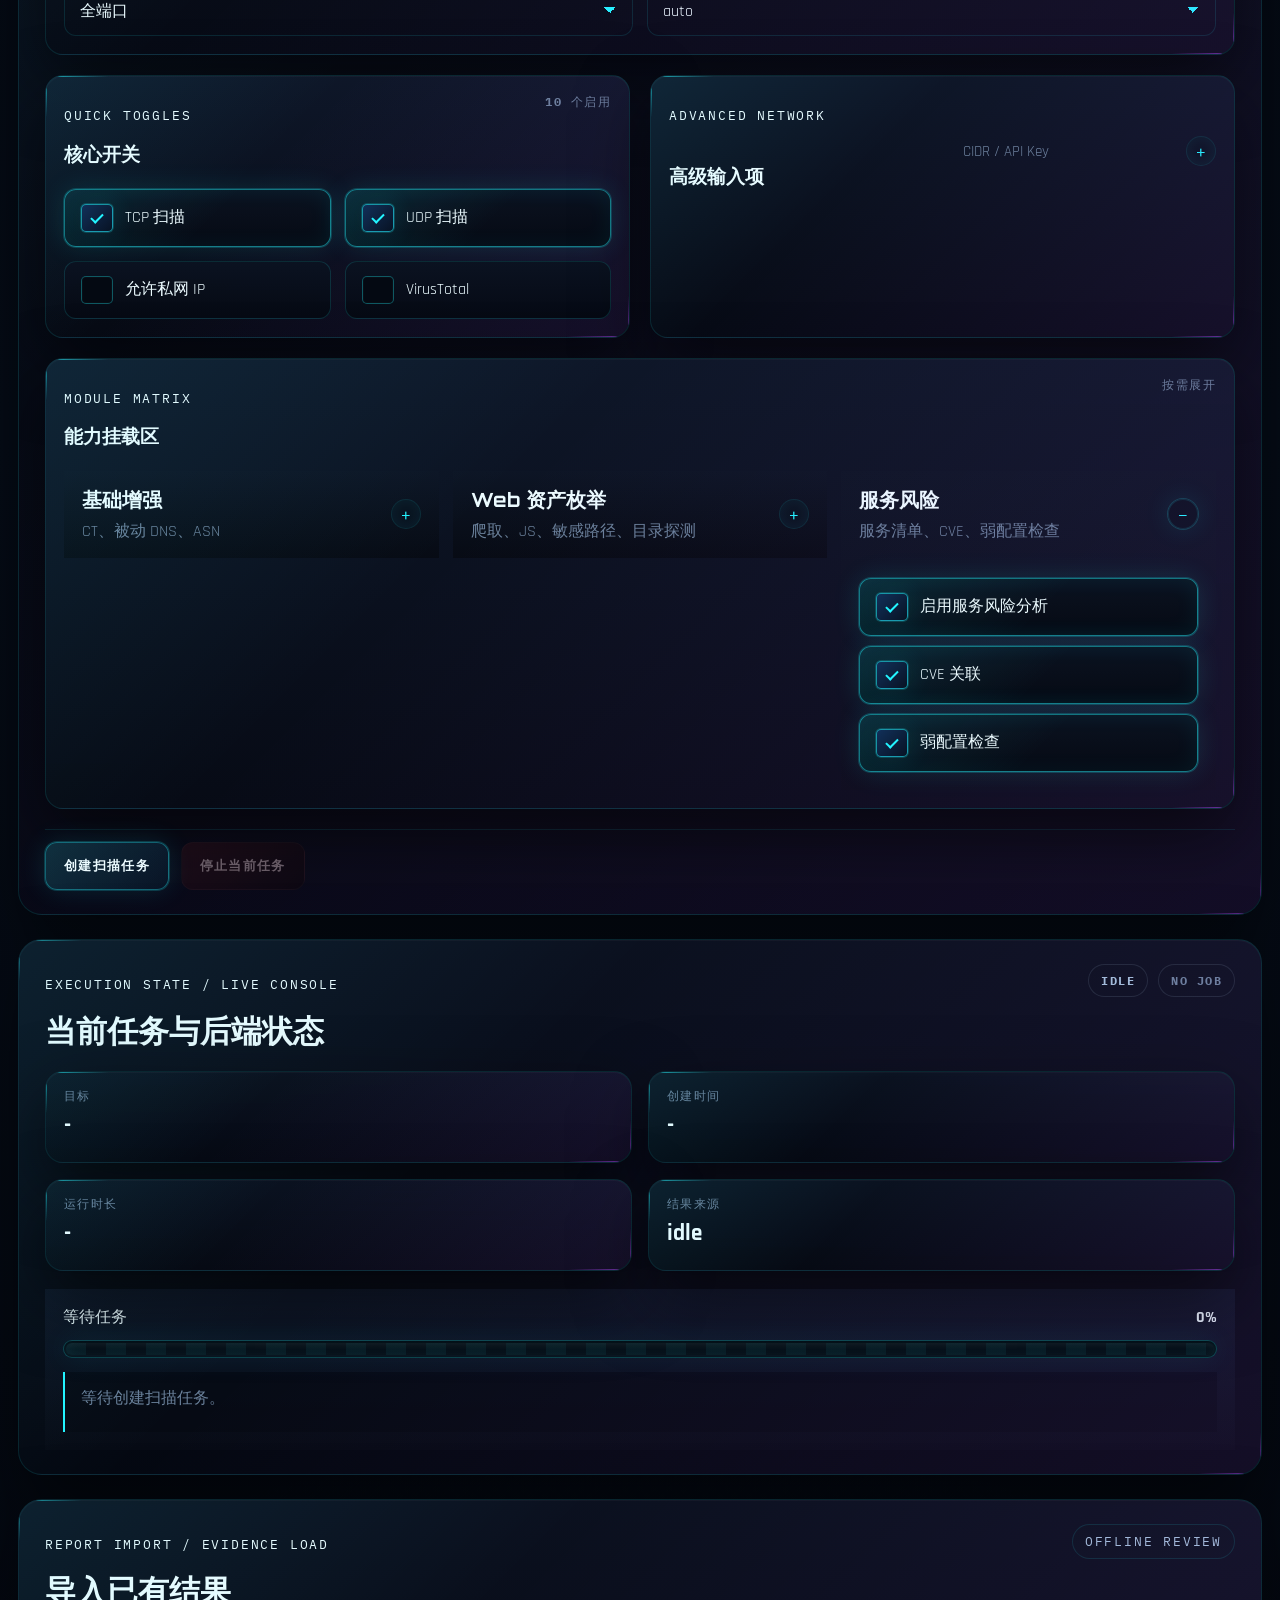
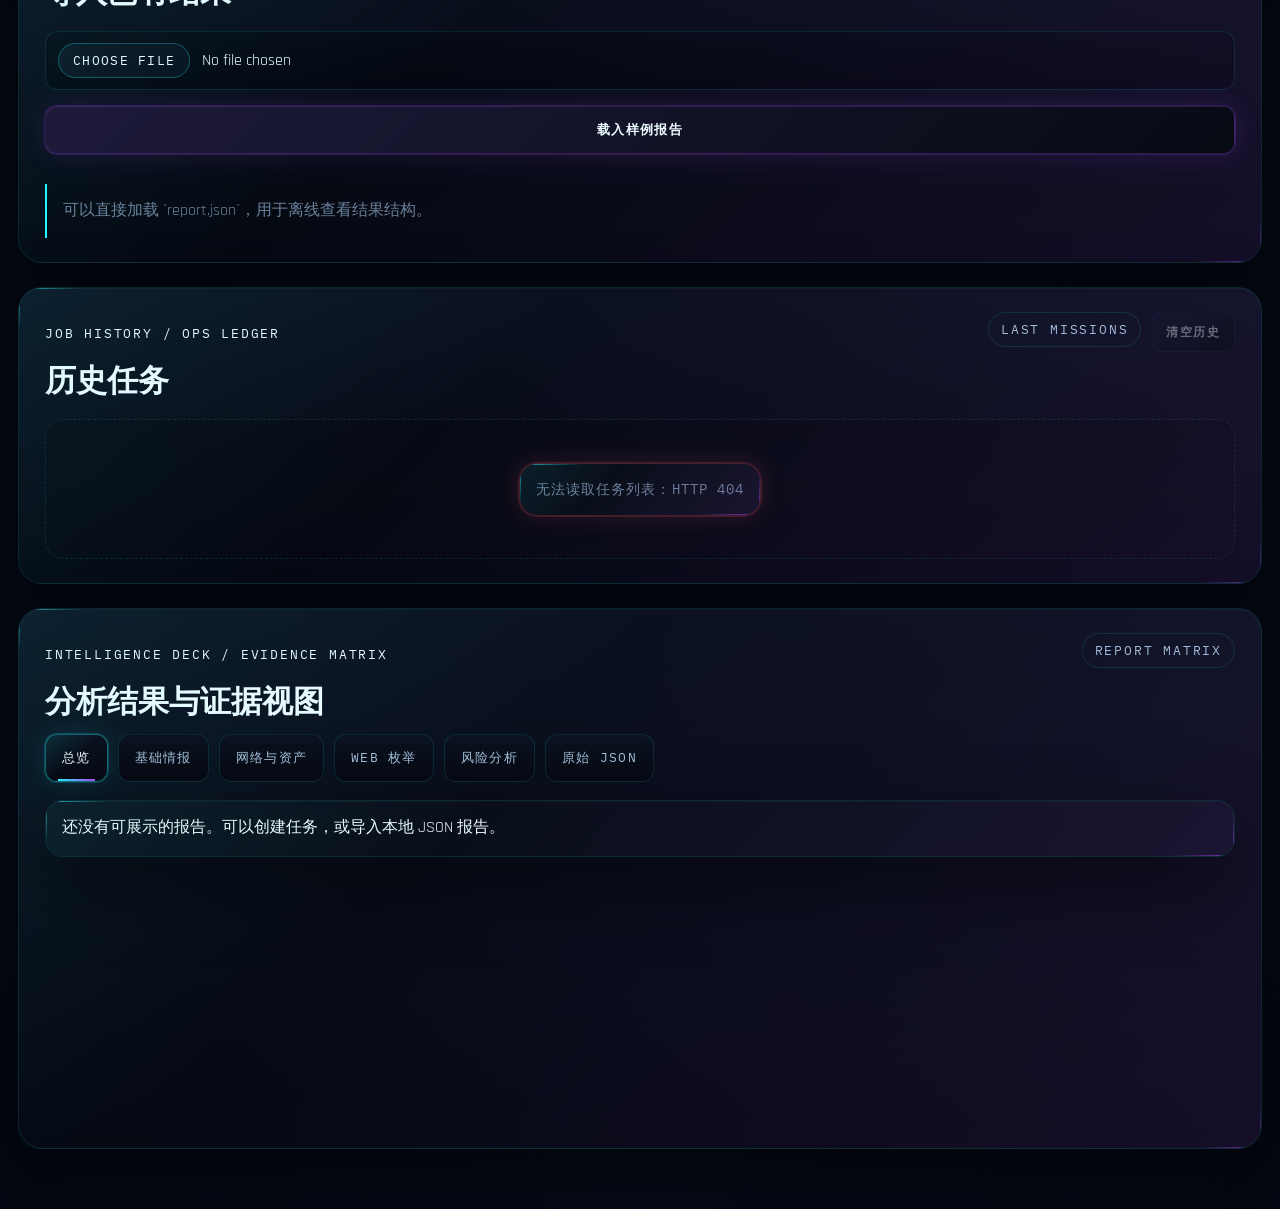
==== commit 8b5bafc1: "123" ====
--- a/frontend/index.html
+++ b/frontend/index.html
@@ -23,18 +23,22 @@
       <header class="topbar hud-panel">
         <div class="topbar__main">
           <div class="brand-block">
-            <p class="eyebrow">TOKI / Scan Console</p>
             <h1 class="brand-lockup">
               <span class="brand-logo" aria-hidden="true">
-                <svg viewBox="0 0 72 72" role="presentation" focusable="false">
+                <svg viewBox="0 0 88 88" role="presentation" focusable="false">
                   <path
-                    class="brand-logo__frame"
-                    d="M22 8h28l14 14v28L50 64H22L8 50V22L22 8Z"
+                    class="brand-logo__badge"
+                    d="M44 6 66 15 79 37v14L66 73 44 82 22 73 9 51V37L22 15Z"
                   />
-                  <path class="brand-logo__trace" d="M22 20h28" />
-                  <path class="brand-logo__trace" d="M36 20v30" />
-                  <path class="brand-logo__trace brand-logo__trace--accent" d="M24 50h24" />
-                  <path class="brand-logo__trace brand-logo__trace--slash" d="M24 44l12-12 12 12" />
+                  <path
+                    class="brand-logo__badge-inner"
+                    d="M44 16 58 22 68 38v12L58 66 44 72 30 66 20 50V38L30 22Z"
+                  />
+                  <path class="brand-logo__monogram brand-logo__monogram--top" d="M24 28h38" />
+                  <path class="brand-logo__monogram brand-logo__monogram--stem" d="M34 28v34" />
+                  <path class="brand-logo__accent" d="M38 44 59 29" />
+                  <path class="brand-logo__accent" d="M38 44 61 61" />
+                  <path class="brand-logo__core" d="M44 38 50 44 44 50 38 44Z" />
                 </svg>
               </span>
               <span class="brand-title" data-text="TOKI SCAN">TOKI SCAN</span>
--- a/frontend/styles.css
+++ b/frontend/styles.css
@@ -339,7 +339,16 @@
   gap: 18px;
 }
 
-.brand-block .eyebrow,
+.brand-block,
+.hint {
+  margin: 0;
+}
+
+.brand-block {
+  display: grid;
+  gap: 14px;
+}
+
 .hint {
   margin: 0;
 }
@@ -347,59 +356,118 @@
 .brand-lockup {
   display: flex;
   align-items: center;
-  gap: 16px;
+  gap: 18px;
   flex-wrap: wrap;
   margin: 0;
 }
 
 .brand-logo {
+  position: relative;
+  isolation: isolate;
   flex: none;
   display: inline-grid;
   place-items: center;
-  width: 64px;
-  height: 64px;
-  border: 1px solid rgba(35, 244, 255, 0.22);
+  width: 78px;
+  height: 78px;
+  border: 1px solid rgba(236, 251, 255, 0.08);
+  border-radius: 24px;
+  background:
+    radial-gradient(circle at 30% 28%, rgba(255, 255, 255, 0.1), transparent 24%),
+    linear-gradient(180deg, rgba(12, 20, 36, 0.98), rgba(5, 9, 18, 1));
+  box-shadow:
+    inset 0 0 24px rgba(35, 244, 255, 0.08),
+    inset 0 0 0 1px rgba(255, 255, 255, 0.03),
+    0 0 26px rgba(35, 244, 255, 0.08);
+  animation: brandPulse 5.2s ease-in-out infinite;
+}
+
+.brand-logo::before {
+  content: "";
+  position: absolute;
+  inset: -12px;
+  z-index: -2;
+  border-radius: 30px;
+  background: conic-gradient(
+    from 0deg,
+    rgba(35, 244, 255, 0.8),
+    rgba(43, 125, 255, 0.75),
+    rgba(177, 76, 255, 0.78),
+    rgba(255, 79, 203, 0.72),
+    rgba(35, 244, 255, 0.8)
+  );
+  filter: blur(18px);
+  opacity: 0.36;
+  animation: brandOrbit 18s linear infinite, brandGlow 4.2s ease-in-out infinite;
+}
+
+.brand-logo::after {
+  content: "";
+  position: absolute;
+  inset: 4px;
+  z-index: -1;
   border-radius: 18px;
+  border: 1px solid rgba(35, 244, 255, 0.16);
   background:
-    radial-gradient(circle at 30% 30%, rgba(35, 244, 255, 0.12), transparent 58%),
-    linear-gradient(180deg, rgba(13, 21, 37, 0.96), rgba(7, 11, 20, 0.98));
+    linear-gradient(180deg, rgba(255, 255, 255, 0.04), transparent 30%),
+    radial-gradient(circle at 50% 50%, rgba(35, 244, 255, 0.08), transparent 66%);
   box-shadow:
     inset 0 0 18px rgba(35, 244, 255, 0.08),
-    0 0 20px rgba(35, 244, 255, 0.08);
-  animation: brandPulse 5.2s ease-in-out infinite;
+    inset 0 0 28px rgba(177, 76, 255, 0.06);
 }
 
 .brand-logo svg {
-  width: 42px;
-  height: 42px;
+  width: 52px;
+  height: 52px;
   overflow: visible;
 }
 
-.brand-logo__frame,
-.brand-logo__trace {
+.brand-logo__badge,
+.brand-logo__badge-inner,
+.brand-logo__monogram,
+.brand-logo__accent {
   fill: none;
   stroke-linecap: round;
   stroke-linejoin: round;
 }
 
-.brand-logo__frame {
-  stroke: rgba(236, 251, 255, 0.86);
-  stroke-width: 3;
-  filter: drop-shadow(0 0 8px rgba(35, 244, 255, 0.24));
-}
-
-.brand-logo__trace {
+.brand-logo__badge {
+  stroke: rgba(241, 252, 255, 0.94);
+  stroke-width: 2.6;
+  filter: drop-shadow(0 0 10px rgba(35, 244, 255, 0.24));
+  animation: brandLogoWhitePulse 4.2s ease-in-out infinite;
+}
+
+.brand-logo__badge-inner {
+  stroke-width: 2.2;
   stroke: var(--accent-cyan);
-  stroke-width: 3.6;
-  filter: drop-shadow(0 0 8px rgba(35, 244, 255, 0.28));
-}
-
-.brand-logo__trace--accent {
-  stroke: var(--accent-violet);
-}
-
-.brand-logo__trace--slash {
-  stroke: rgba(236, 251, 255, 0.9);
+  filter: drop-shadow(0 0 10px rgba(35, 244, 255, 0.3));
+  animation: brandLogoSpectrum 7s linear infinite;
+}
+
+.brand-logo__monogram {
+  stroke-width: 5;
+  stroke: rgba(245, 253, 255, 0.96);
+  filter:
+    drop-shadow(0 0 8px rgba(255, 255, 255, 0.18))
+    drop-shadow(0 0 14px rgba(35, 244, 255, 0.16));
+  animation: brandLogoWhitePulse 4.6s ease-in-out infinite;
+}
+
+.brand-logo__accent {
+  stroke-width: 4.6;
+  stroke: var(--accent-cyan);
+  filter: drop-shadow(0 0 10px rgba(35, 244, 255, 0.32));
+  animation: brandLogoSpectrum 7s linear infinite reverse;
+}
+
+.brand-logo__core {
+  fill: var(--accent-violet);
+  transform-origin: center;
+  transform-box: fill-box;
+  filter:
+    drop-shadow(0 0 8px rgba(35, 244, 255, 0.36))
+    drop-shadow(0 0 16px rgba(177, 76, 255, 0.28));
+  animation: brandLogoSpectrumFill 7s linear infinite, brandCorePulse 3.2s ease-in-out infinite;
 }
 
 .brand-title {
@@ -1740,13 +1808,96 @@
   }
 }
 
+@keyframes brandCorePulse {
+  0%,
+  100% {
+    transform: scale(1);
+    opacity: 0.88;
+  }
+  50% {
+    transform: scale(1.14);
+    opacity: 1;
+  }
+}
+
 @keyframes brandGlow {
   0%,
   100% {
-    opacity: 0.5;
+    opacity: 0.36;
   }
   50% {
-    opacity: 0.92;
+    opacity: 0.72;
+  }
+}
+
+@keyframes brandOrbit {
+  from {
+    transform: rotate(0deg);
+  }
+  to {
+    transform: rotate(360deg);
+  }
+}
+
+@keyframes brandLogoSpectrum {
+  0%,
+  100% {
+    stroke: var(--accent-cyan);
+    filter: drop-shadow(0 0 10px rgba(35, 244, 255, 0.34));
+  }
+  25% {
+    stroke: var(--accent-blue);
+    filter: drop-shadow(0 0 10px rgba(43, 125, 255, 0.32));
+  }
+  50% {
+    stroke: var(--accent-violet);
+    filter: drop-shadow(0 0 10px rgba(177, 76, 255, 0.34));
+  }
+  75% {
+    stroke: var(--accent-pink);
+    filter: drop-shadow(0 0 10px rgba(255, 79, 203, 0.3));
+  }
+}
+
+@keyframes brandLogoSpectrumFill {
+  0%,
+  100% {
+    fill: var(--accent-cyan);
+    filter:
+      drop-shadow(0 0 6px rgba(35, 244, 255, 0.5))
+      drop-shadow(0 0 14px rgba(177, 76, 255, 0.26));
+  }
+  25% {
+    fill: var(--accent-blue);
+    filter:
+      drop-shadow(0 0 6px rgba(43, 125, 255, 0.46))
+      drop-shadow(0 0 14px rgba(35, 244, 255, 0.2));
+  }
+  50% {
+    fill: var(--accent-violet);
+    filter:
+      drop-shadow(0 0 6px rgba(177, 76, 255, 0.48))
+      drop-shadow(0 0 14px rgba(255, 79, 203, 0.24));
+  }
+  75% {
+    fill: var(--accent-pink);
+    filter:
+      drop-shadow(0 0 6px rgba(255, 79, 203, 0.48))
+      drop-shadow(0 0 14px rgba(255, 79, 203, 0.2));
+  }
+}
+
+@keyframes brandLogoWhitePulse {
+  0%,
+  100% {
+    stroke: rgba(241, 252, 255, 0.92);
+    filter: drop-shadow(0 0 9px rgba(35, 244, 255, 0.2));
+  }
+  50% {
+    stroke: rgba(255, 255, 255, 1);
+    filter:
+      drop-shadow(0 0 10px rgba(35, 244, 255, 0.26))
+      drop-shadow(0 0 18px rgba(177, 76, 255, 0.16));
   }
 }
 
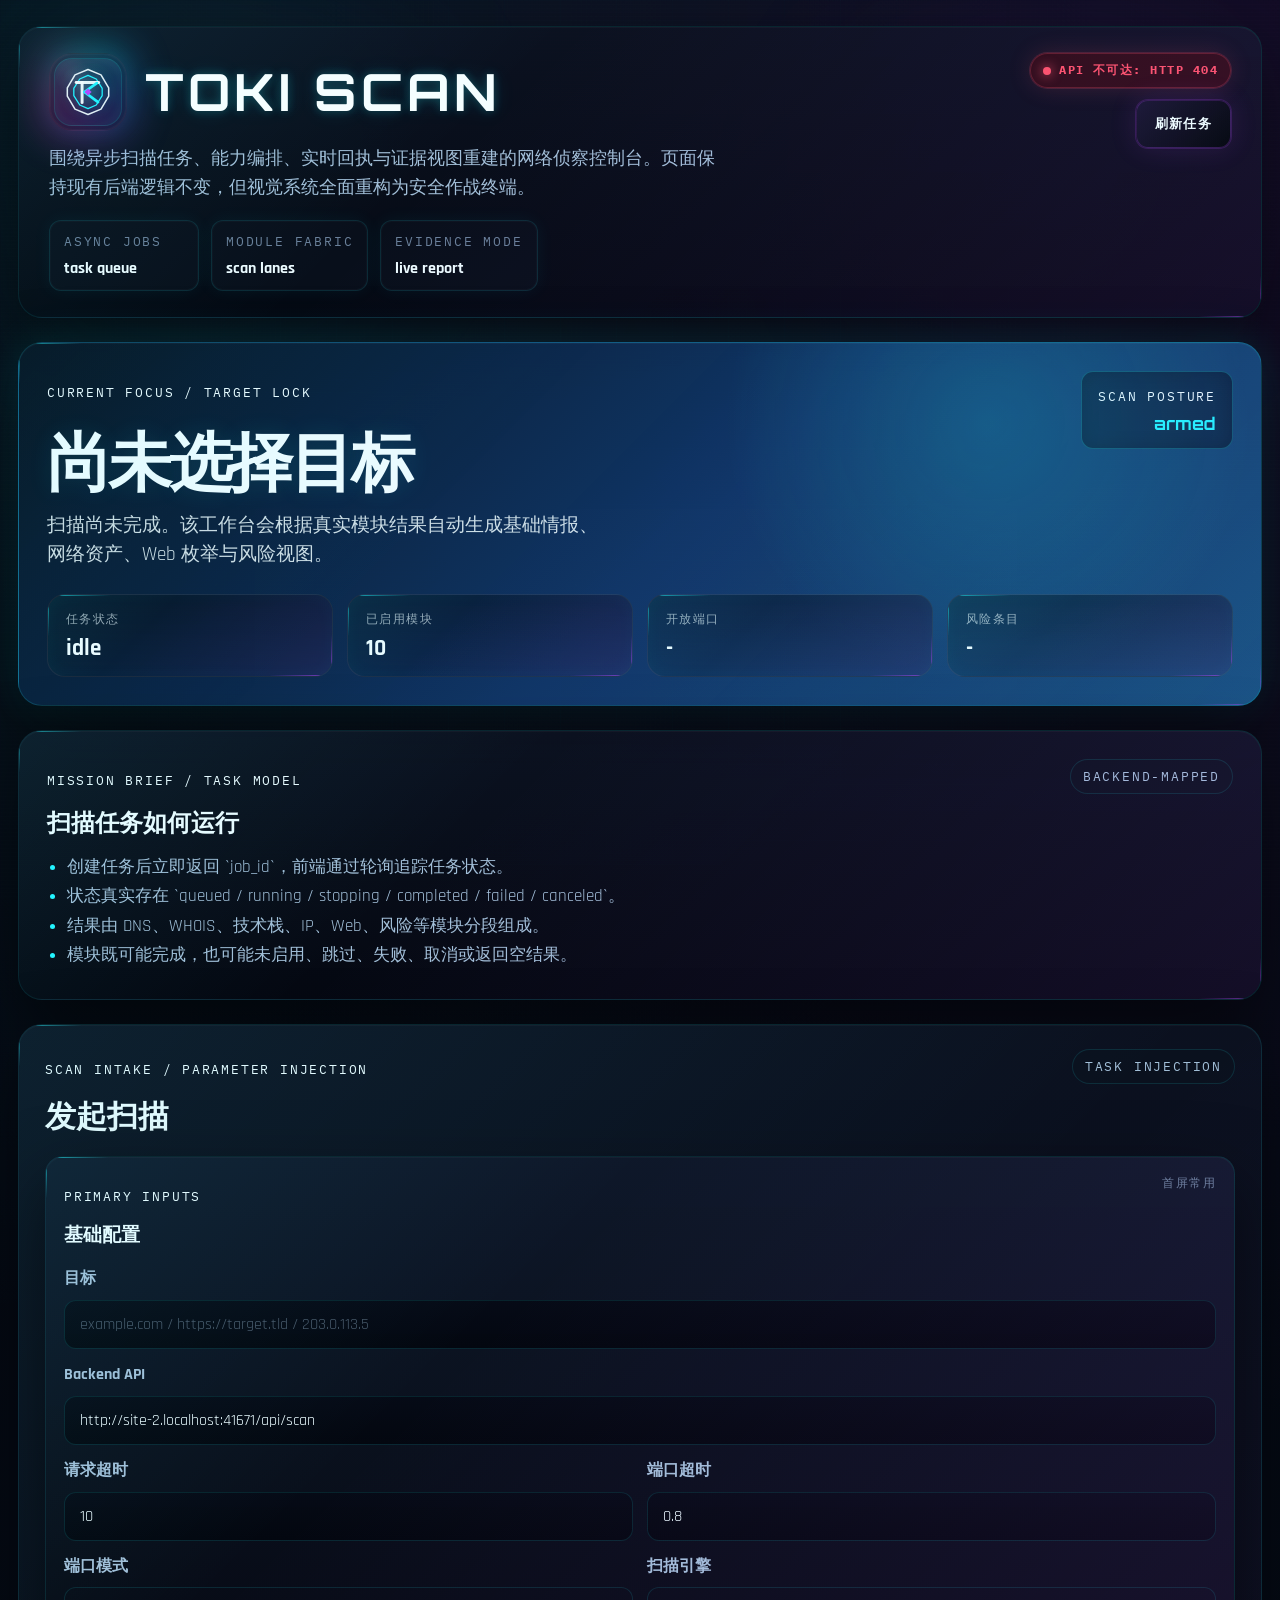
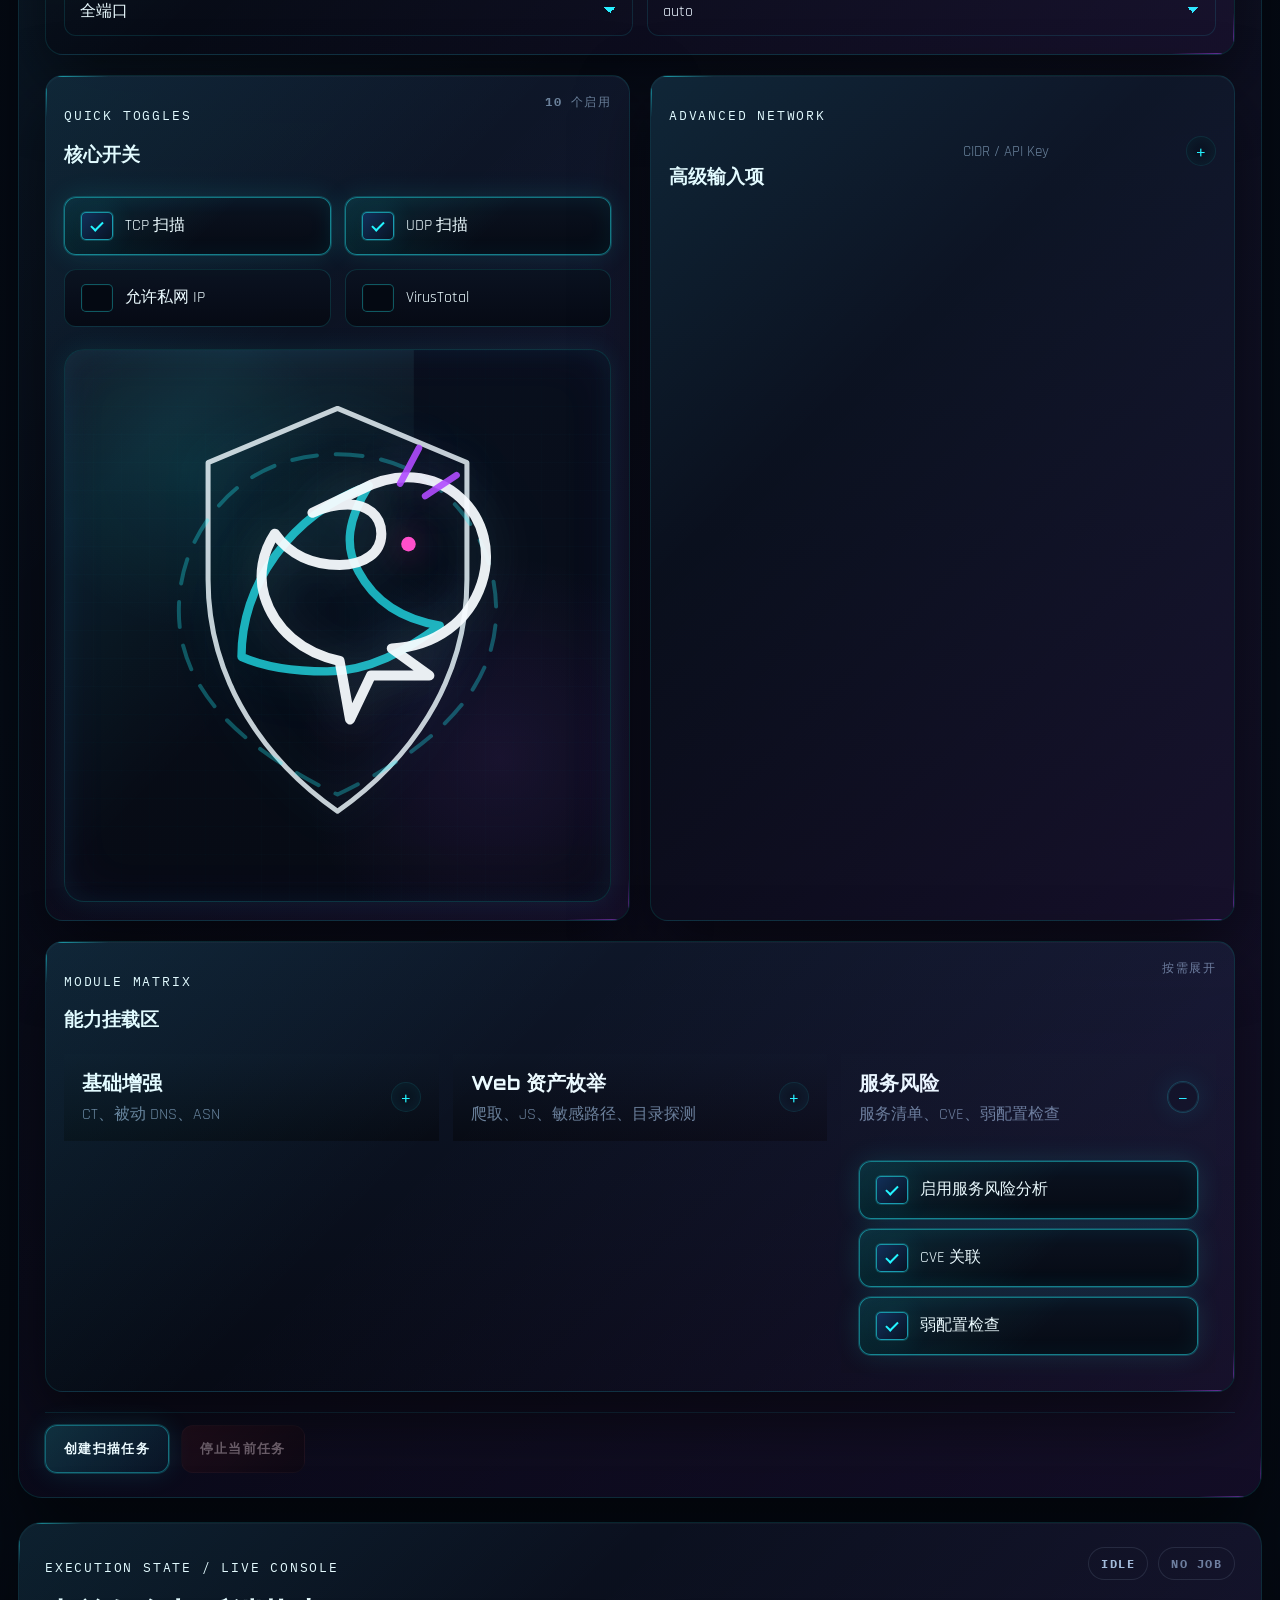
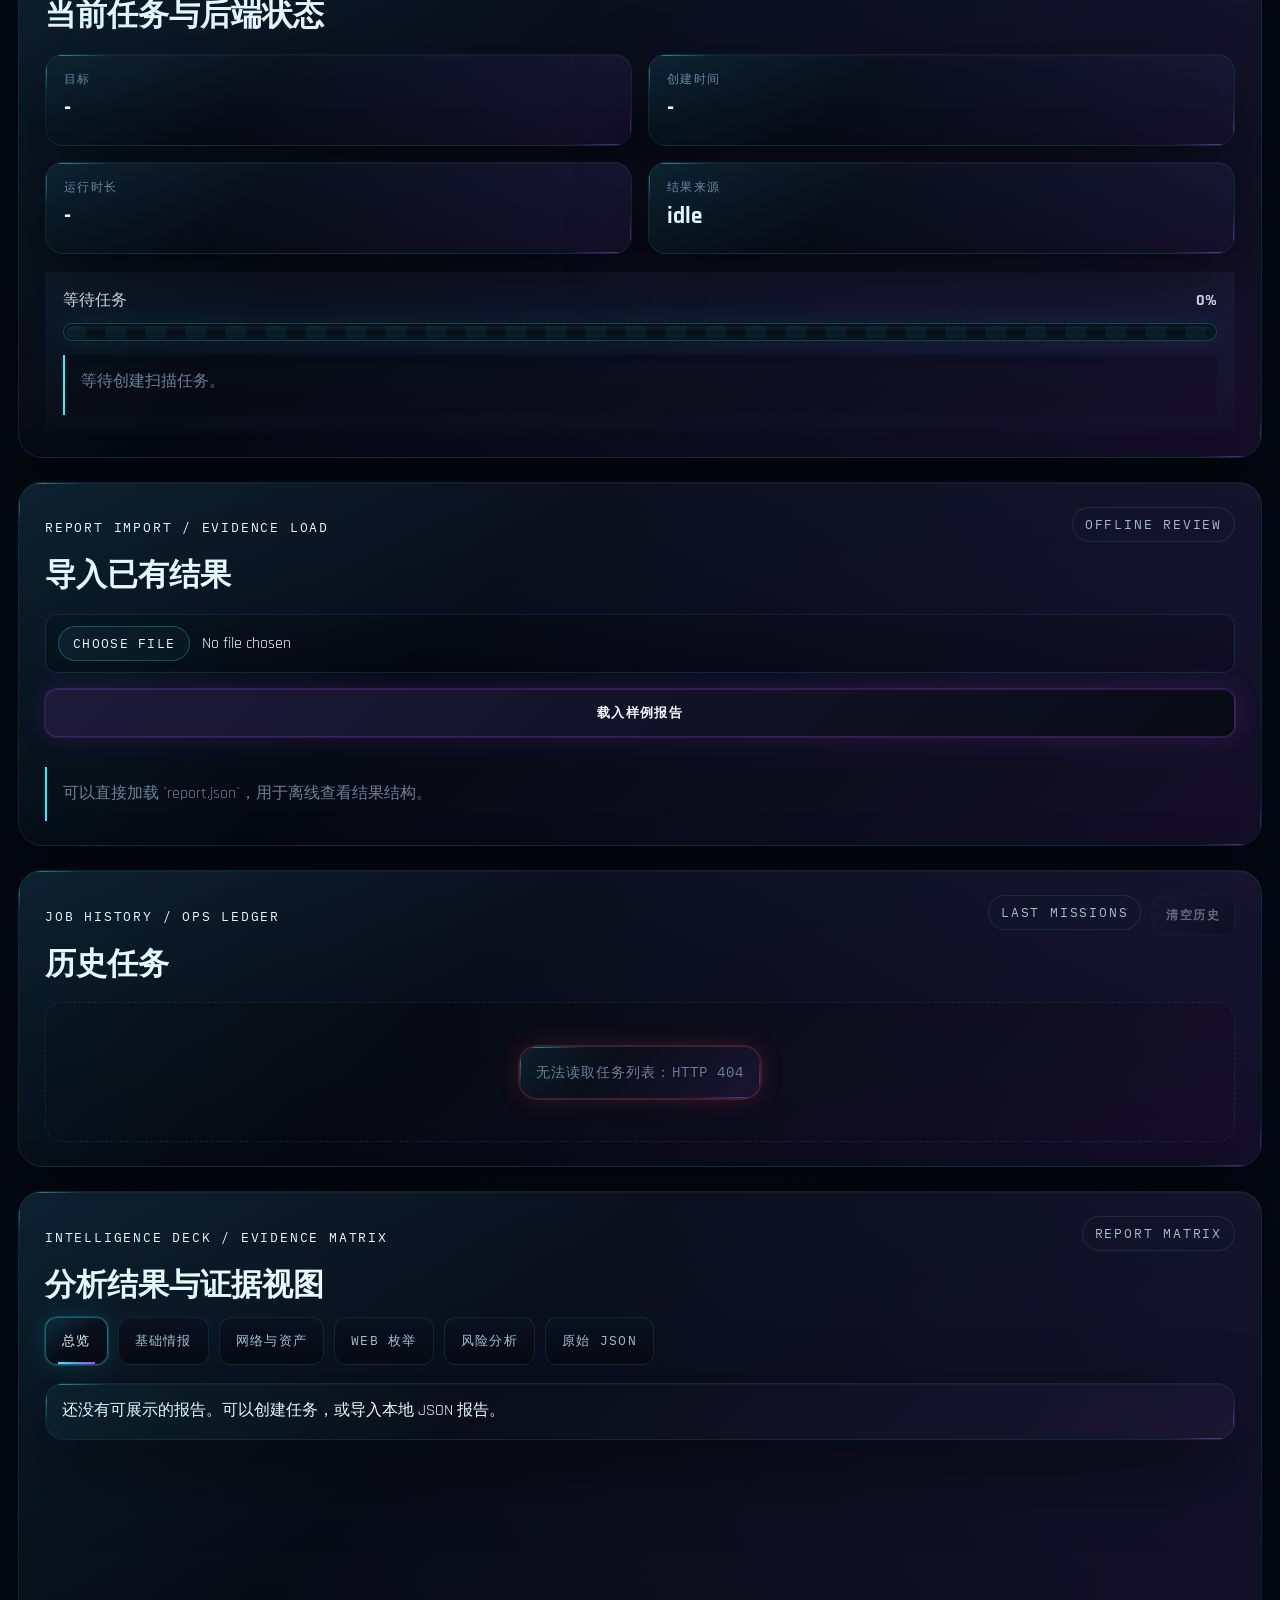
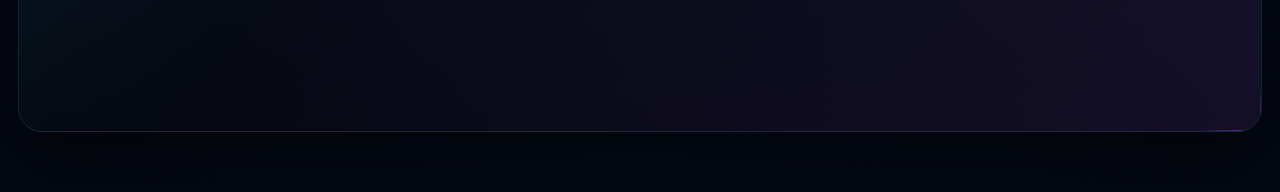
==== commit 89648bf1: "123" ====
--- a/frontend/index.html
+++ b/frontend/index.html
@@ -224,6 +224,30 @@
                     <span>VirusTotal</span>
                   </label>
                 </div>
+
+                <div class="dragon-sigil" aria-hidden="true">
+                  <svg viewBox="0 0 240 240" role="presentation" focusable="false">
+                    <path
+                      class="dragon-sigil__shield"
+                      d="M120 16 182 42v56c0 50-29 88-62 111-33-23-62-61-62-111V42Z"
+                    />
+                    <path
+                      class="dragon-sigil__orbit"
+                      d="M120 38c24 0 44 9 58 26 12 14 18 31 18 49 0 34-24 63-76 88-52-25-76-54-76-88 0-18 6-35 18-49 14-17 34-26 58-26Z"
+                    />
+                    <path
+                      class="dragon-sigil__wing"
+                      d="M74 135c0-34 23-68 61-82-10 16-12 29-5 41 8 15 21 23 39 26-16 12-34 22-54 22-18 0-32-3-41-7Z"
+                    />
+                    <path
+                      class="dragon-sigil__body"
+                      d="M131 55c17-9 35-8 48 4 11 10 15 26 10 41-6 18-22 30-43 31l18 13-28 0-10 21-5-28c-18-4-31-15-36-31-3-10-1-21 5-30 7 10 18 15 31 15 12 0 20-6 20-15s-7-14-16-14c-6 0-11 1-17 4Z"
+                    />
+                    <path class="dragon-sigil__horn" d="M150 52l9-17" />
+                    <path class="dragon-sigil__horn" d="M162 58l15-10" />
+                    <circle class="dragon-sigil__eye" cx="154" cy="81" r="3.5" />
+                  </svg>
+                </div>
               </section>
 
               <details class="subsection accordion subsection--advanced">
--- a/frontend/styles.css
+++ b/frontend/styles.css
@@ -828,6 +828,8 @@
 
 .subsection--toggles {
   grid-column: 2 / 3;
+  display: flex;
+  flex-direction: column;
 }
 
 .subsection--advanced {
@@ -868,6 +870,115 @@
 
 .toggle-grid {
   grid-template-columns: repeat(2, minmax(0, 1fr));
+}
+
+.dragon-sigil {
+  position: relative;
+  flex: 1;
+  min-height: 228px;
+  margin-top: 22px;
+  overflow: hidden;
+  border: 1px solid rgba(35, 244, 255, 0.16);
+  border-radius: calc(var(--radius-lg) + 2px);
+  background:
+    radial-gradient(circle at 22% 22%, rgba(35, 244, 255, 0.08), transparent 26%),
+    radial-gradient(circle at 80% 74%, rgba(177, 76, 255, 0.1), transparent 34%),
+    linear-gradient(180deg, rgba(9, 16, 29, 0.96), rgba(7, 11, 21, 0.98));
+  box-shadow:
+    inset 0 0 26px rgba(35, 244, 255, 0.06),
+    inset 0 0 52px rgba(177, 76, 255, 0.05),
+    0 0 26px rgba(35, 244, 255, 0.08);
+}
+
+.dragon-sigil::before {
+  content: "";
+  position: absolute;
+  inset: 0;
+  background:
+    linear-gradient(rgba(35, 244, 255, 0.04) 1px, transparent 1px),
+    linear-gradient(90deg, rgba(35, 244, 255, 0.03) 1px, transparent 1px);
+  background-size: 100% 28px, 28px 100%;
+  opacity: 0.34;
+  pointer-events: none;
+}
+
+.dragon-sigil::after {
+  content: "";
+  position: absolute;
+  inset: 0;
+  background:
+    linear-gradient(135deg, transparent 0%, rgba(35, 244, 255, 0.08) 34%, transparent 66%),
+    linear-gradient(180deg, rgba(255, 255, 255, 0.03), transparent 28%);
+  transform: translateX(-36%);
+  animation: dragonSweep 8s linear infinite;
+  pointer-events: none;
+}
+
+.dragon-sigil svg {
+  position: relative;
+  z-index: 1;
+  width: 100%;
+  height: 100%;
+  padding: 22px;
+  overflow: visible;
+}
+
+.dragon-sigil__shield,
+.dragon-sigil__orbit,
+.dragon-sigil__wing,
+.dragon-sigil__body,
+.dragon-sigil__horn {
+  fill: none;
+  stroke-linecap: round;
+  stroke-linejoin: round;
+}
+
+.dragon-sigil__shield {
+  stroke: rgba(239, 251, 255, 0.82);
+  stroke-width: 2.4;
+  filter: drop-shadow(0 0 10px rgba(35, 244, 255, 0.2));
+}
+
+.dragon-sigil__orbit {
+  stroke: rgba(35, 244, 255, 0.3);
+  stroke-width: 1.9;
+  stroke-dasharray: 12 9;
+  transform-origin: center;
+  transform-box: fill-box;
+  animation: dragonOrbit 16s linear infinite;
+}
+
+.dragon-sigil__wing {
+  stroke: rgba(35, 244, 255, 0.7);
+  stroke-width: 4;
+  filter:
+    drop-shadow(0 0 12px rgba(35, 244, 255, 0.22))
+    drop-shadow(0 0 22px rgba(43, 125, 255, 0.08));
+  animation: dragonSpectrum 7s linear infinite;
+}
+
+.dragon-sigil__body {
+  stroke: rgba(248, 252, 255, 0.94);
+  stroke-width: 4.8;
+  filter:
+    drop-shadow(0 0 10px rgba(255, 255, 255, 0.12))
+    drop-shadow(0 0 16px rgba(35, 244, 255, 0.12));
+  animation: dragonBreath 4.2s ease-in-out infinite;
+}
+
+.dragon-sigil__horn {
+  stroke: rgba(177, 76, 255, 0.9);
+  stroke-width: 3.2;
+  filter: drop-shadow(0 0 10px rgba(177, 76, 255, 0.26));
+  animation: dragonSpectrum 7s linear infinite reverse;
+}
+
+.dragon-sigil__eye {
+  fill: var(--accent-pink);
+  filter:
+    drop-shadow(0 0 8px rgba(255, 79, 203, 0.55))
+    drop-shadow(0 0 16px rgba(255, 84, 106, 0.28));
+  animation: dragonEyePulse 2.4s ease-in-out infinite;
 }
 
 .toggle {
@@ -1901,6 +2012,64 @@
   }
 }
 
+@keyframes dragonSweep {
+  0% {
+    transform: translateX(-46%);
+  }
+  100% {
+    transform: translateX(46%);
+  }
+}
+
+@keyframes dragonOrbit {
+  from {
+    transform: rotate(0deg);
+  }
+  to {
+    transform: rotate(360deg);
+  }
+}
+
+@keyframes dragonSpectrum {
+  0%,
+  100% {
+    stroke: rgba(35, 244, 255, 0.78);
+  }
+  33% {
+    stroke: rgba(43, 125, 255, 0.82);
+  }
+  66% {
+    stroke: rgba(177, 76, 255, 0.84);
+  }
+}
+
+@keyframes dragonBreath {
+  0%,
+  100% {
+    filter:
+      drop-shadow(0 0 10px rgba(255, 255, 255, 0.12))
+      drop-shadow(0 0 16px rgba(35, 244, 255, 0.12));
+  }
+  50% {
+    filter:
+      drop-shadow(0 0 12px rgba(255, 255, 255, 0.16))
+      drop-shadow(0 0 24px rgba(35, 244, 255, 0.18))
+      drop-shadow(0 0 30px rgba(177, 76, 255, 0.08));
+  }
+}
+
+@keyframes dragonEyePulse {
+  0%,
+  100% {
+    opacity: 0.72;
+    transform: scale(1);
+  }
+  50% {
+    opacity: 1;
+    transform: scale(1.18);
+  }
+}
+
 @keyframes alertPulse {
   0%,
   100% {
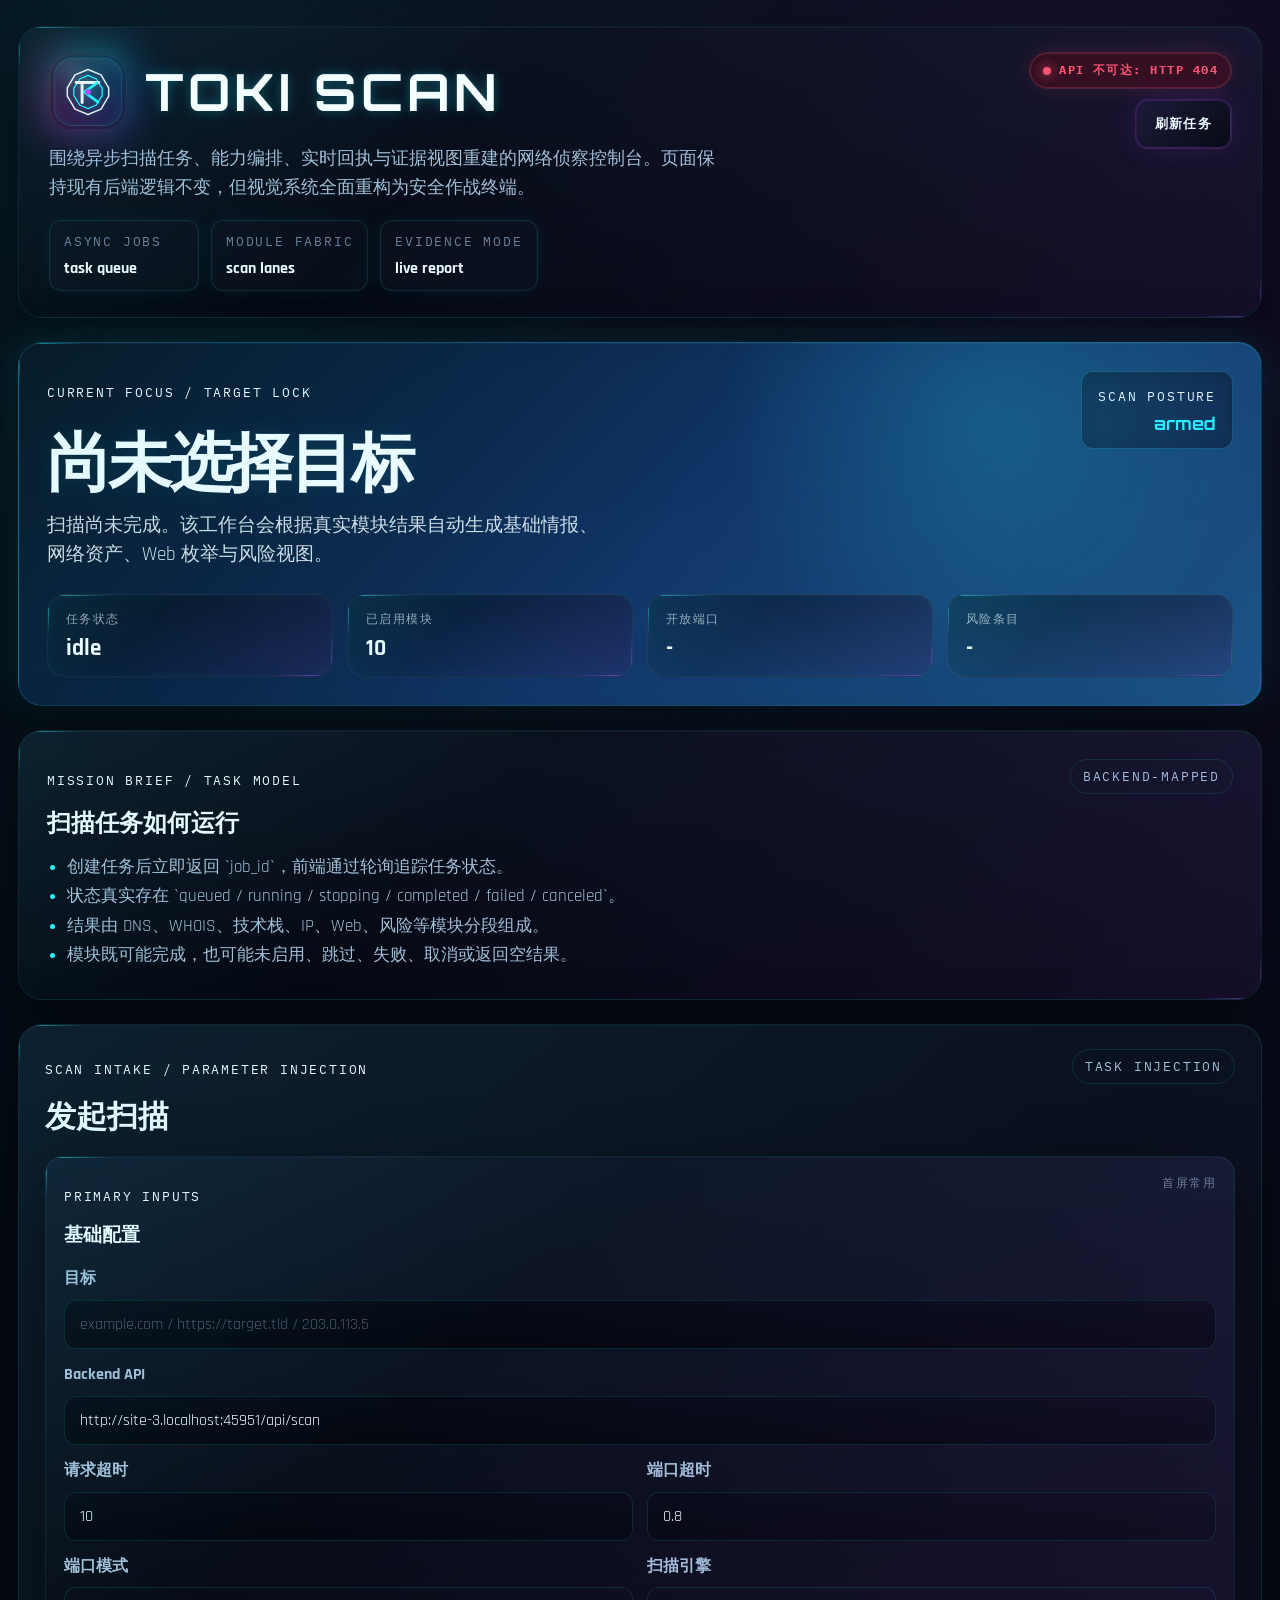
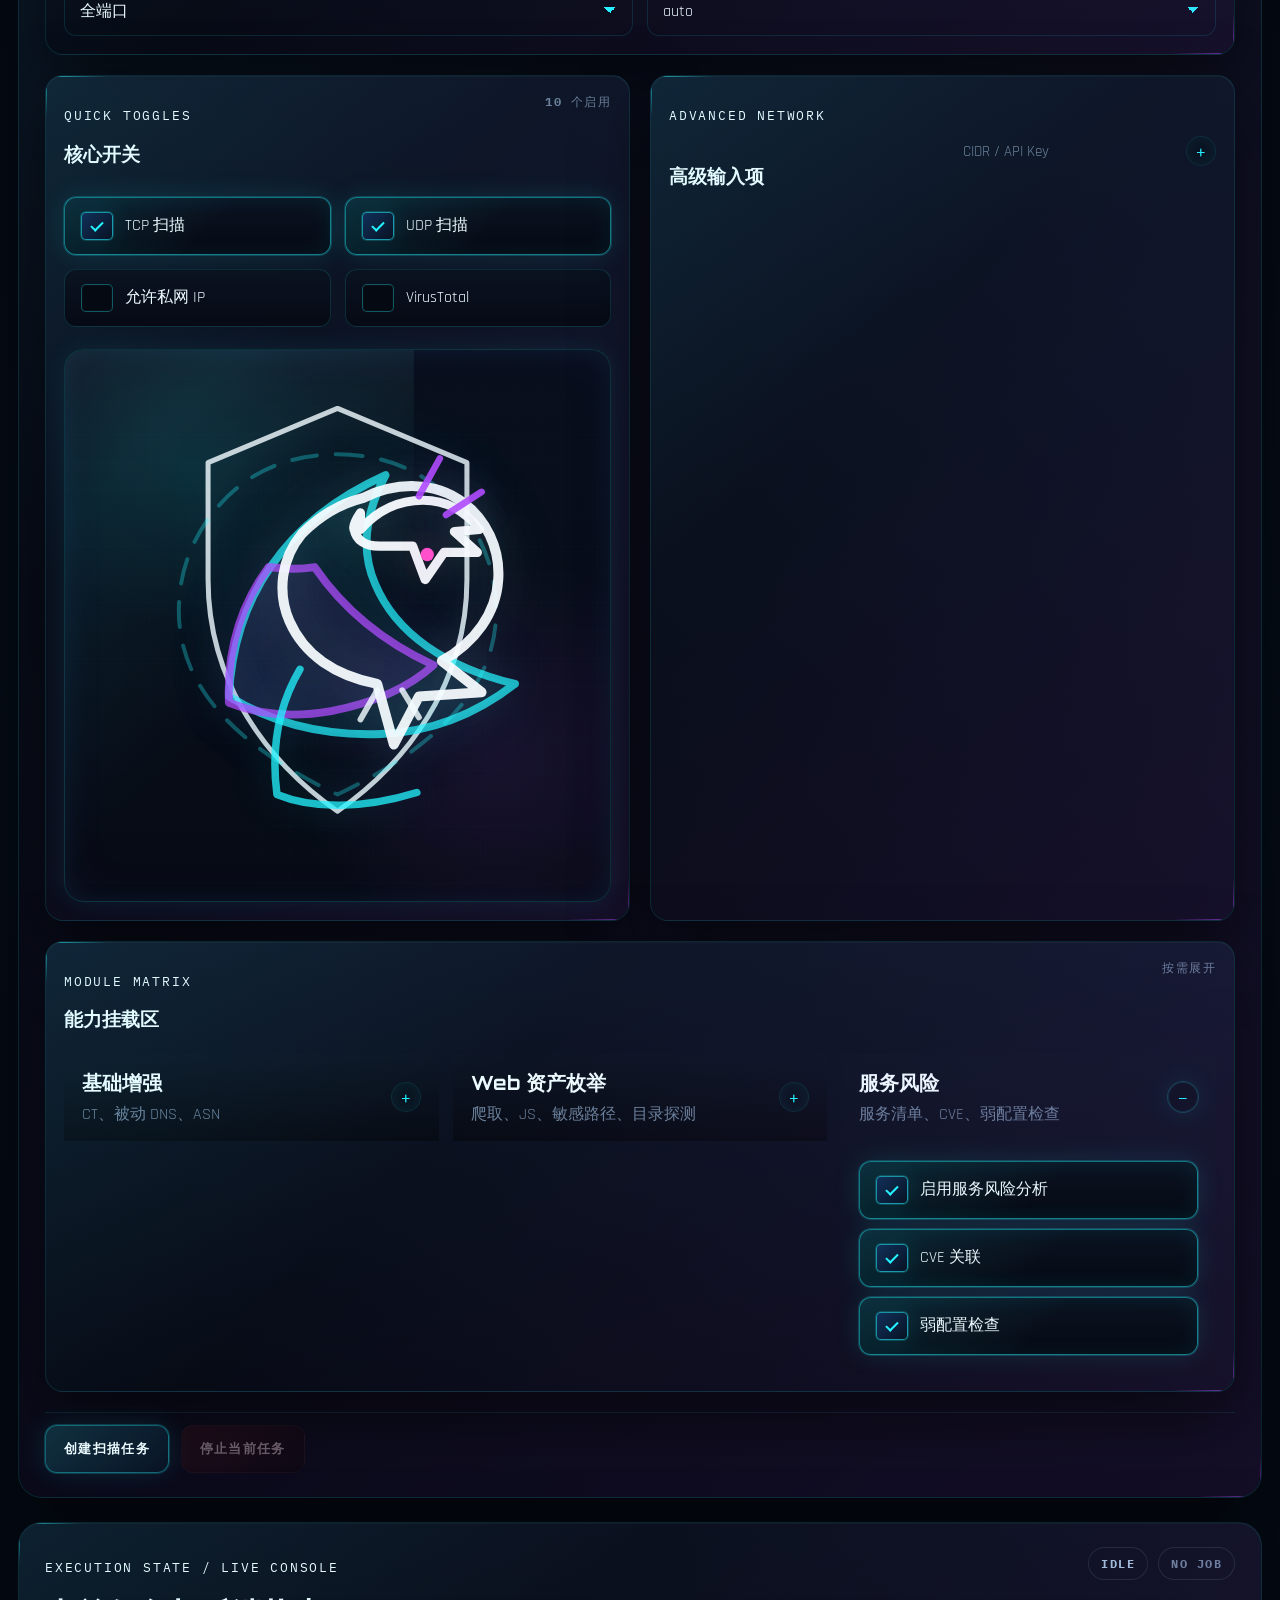
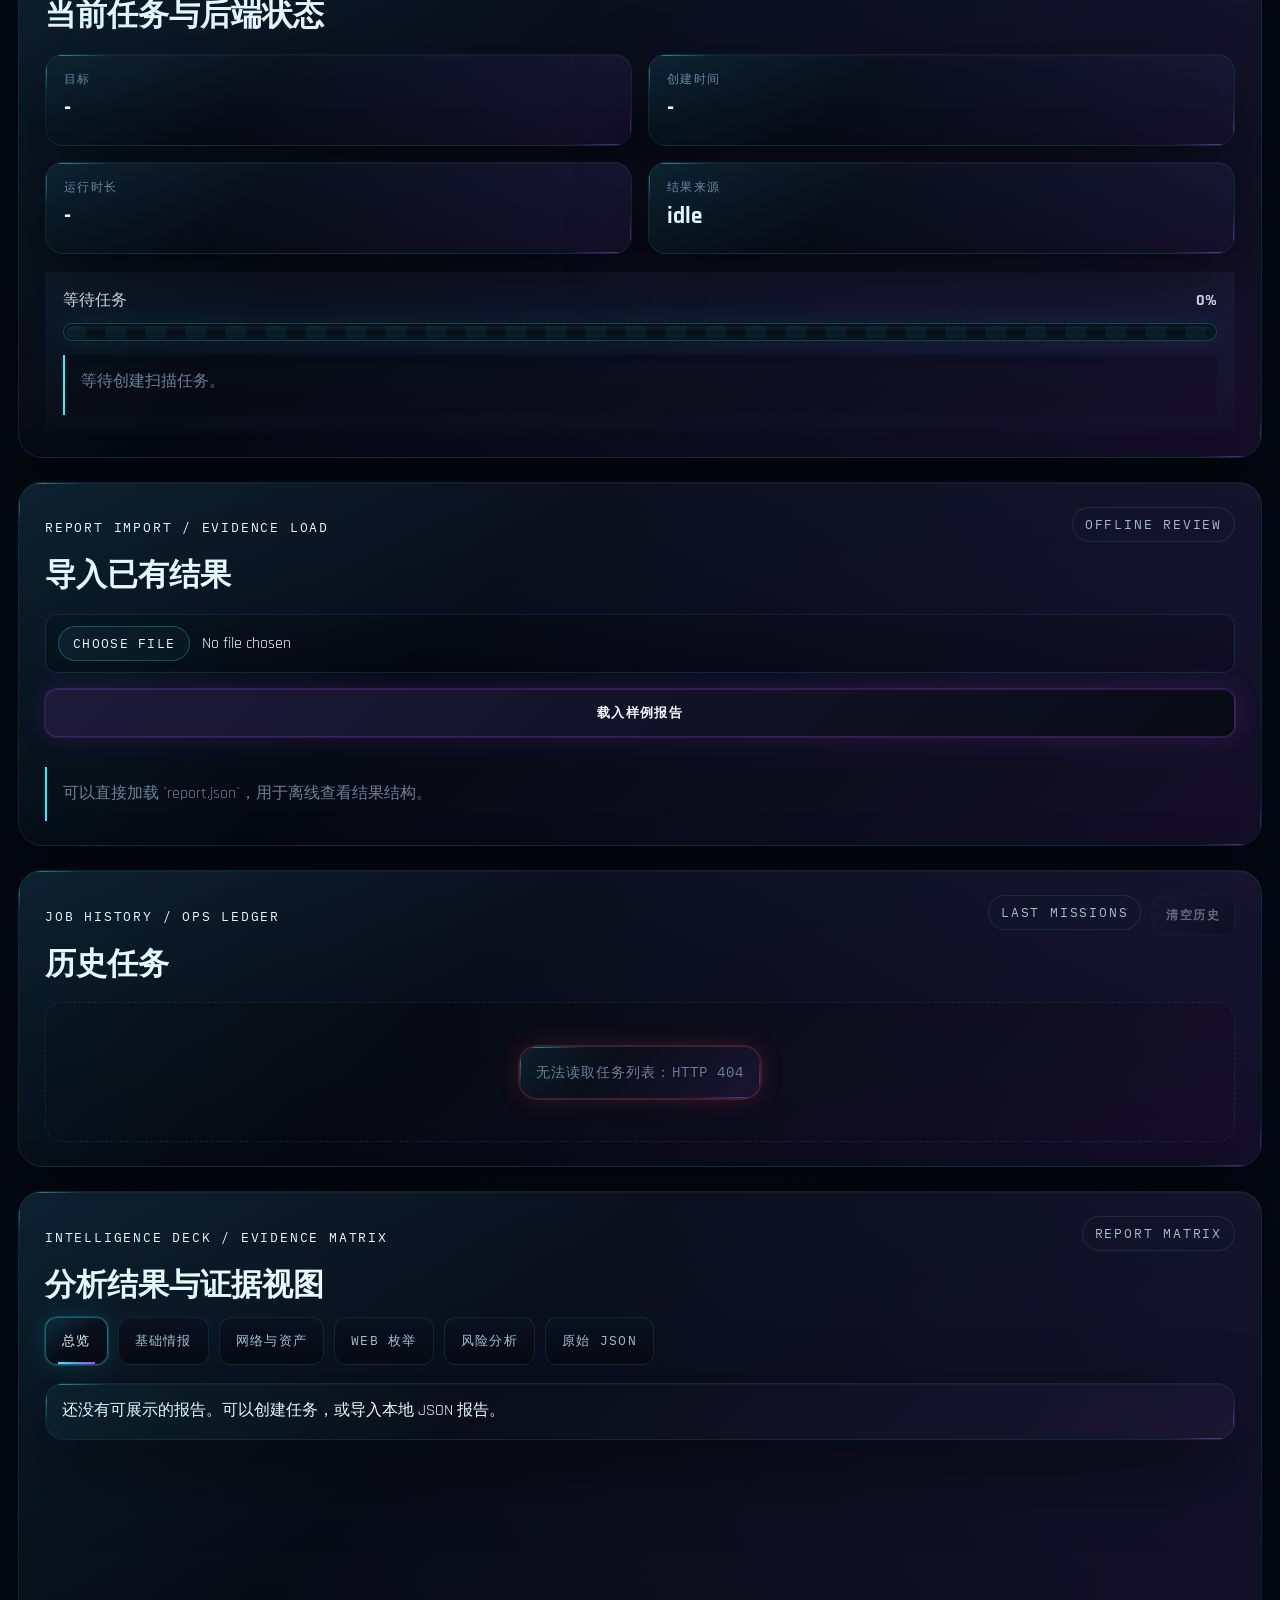
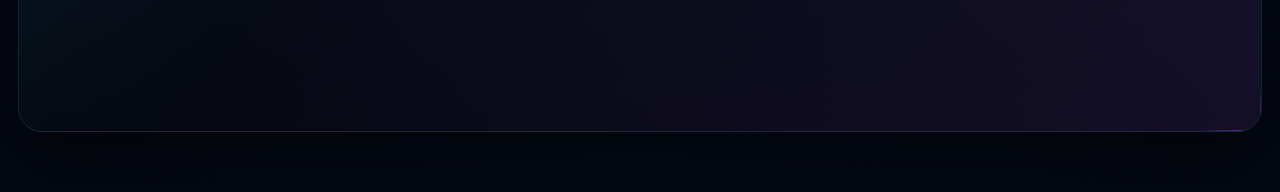
==== commit 517e8884: "123" ====
--- a/frontend/index.html
+++ b/frontend/index.html
@@ -236,16 +236,27 @@
                       d="M120 38c24 0 44 9 58 26 12 14 18 31 18 49 0 34-24 63-76 88-52-25-76-54-76-88 0-18 6-35 18-49 14-17 34-26 58-26Z"
                     />
                     <path
-                      class="dragon-sigil__wing"
-                      d="M74 135c0-34 23-68 61-82-10 16-12 29-5 41 8 15 21 23 39 26-16 12-34 22-54 22-18 0-32-3-41-7Z"
+                      class="dragon-sigil__wing dragon-sigil__wing--rear"
+                      d="M68 154c2-46 26-84 75-106-10 19-12 36-5 52 10 24 34 40 67 48-18 14-39 23-64 24-27 1-52-5-73-18Z"
+                    />
+                    <path
+                      class="dragon-sigil__wing dragon-sigil__wing--front"
+                      d="M109 92c13 19 31 35 57 47-11 10-28 18-49 22-17 3-34 2-49-4-1-24 5-46 19-65 8 1 16 1 22 0Z"
                     />
                     <path
                       class="dragon-sigil__body"
-                      d="M131 55c17-9 35-8 48 4 11 10 15 26 10 41-6 18-22 30-43 31l18 13-28 0-10 21-5-28c-18-4-31-15-36-31-3-10-1-21 5-30 7 10 18 15 31 15 12 0 20-6 20-15s-7-14-16-14c-6 0-11 1-17 4Z"
-                    />
-                    <path class="dragon-sigil__horn" d="M150 52l9-17" />
-                    <path class="dragon-sigil__horn" d="M162 58l15-10" />
-                    <circle class="dragon-sigil__eye" cx="154" cy="81" r="3.5" />
+                      d="M132 59c16-8 35-8 48 2 11 8 18 22 17 37-1 16-11 30-27 39l19 15-30 2-12 23-8-29c-20-4-35-14-42-30-6-14-4-30 6-42 8-8 17-14 29-17Z"
+                    />
+                    <path
+                      class="dragon-sigil__head"
+                      d="M131 74c8-9 18-14 30-14 11 0 20 5 27 14l-12 1 11 10-16 0-9 13-6-16h-16c-7 0-11-3-12-8-1-1 1-5 3-8Z"
+                    />
+                    <path class="dragon-sigil__tail" d="M102 141c-10 17-14 37-11 60 17 7 41 7 67-1" />
+                    <path class="dragon-sigil__claw" d="M139 151l-8 14" />
+                    <path class="dragon-sigil__claw" d="M151 151l8 13" />
+                    <path class="dragon-sigil__horn" d="M159 58l10-18" />
+                    <path class="dragon-sigil__horn" d="M172 67l17-11" />
+                    <circle class="dragon-sigil__eye" cx="163" cy="86" r="3.2" />
                   </svg>
                 </div>
               </section>
--- a/frontend/styles.css
+++ b/frontend/styles.css
@@ -927,6 +927,9 @@
 .dragon-sigil__orbit,
 .dragon-sigil__wing,
 .dragon-sigil__body,
+.dragon-sigil__head,
+.dragon-sigil__tail,
+.dragon-sigil__claw,
 .dragon-sigil__horn {
   fill: none;
   stroke-linecap: round;
@@ -949,12 +952,25 @@
 }
 
 .dragon-sigil__wing {
-  stroke: rgba(35, 244, 255, 0.7);
-  stroke-width: 4;
+  stroke-width: 3.8;
   filter:
     drop-shadow(0 0 12px rgba(35, 244, 255, 0.22))
     drop-shadow(0 0 22px rgba(43, 125, 255, 0.08));
   animation: dragonSpectrum 7s linear infinite;
+}
+
+.dragon-sigil__wing--rear {
+  fill: rgba(35, 244, 255, 0.06);
+  stroke: rgba(35, 244, 255, 0.72);
+}
+
+.dragon-sigil__wing--front {
+  fill: rgba(177, 76, 255, 0.08);
+  stroke: rgba(177, 76, 255, 0.74);
+  filter:
+    drop-shadow(0 0 12px rgba(177, 76, 255, 0.18))
+    drop-shadow(0 0 20px rgba(35, 244, 255, 0.08));
+  animation: dragonSpectrum 7s linear infinite reverse;
 }
 
 .dragon-sigil__body {
@@ -964,6 +980,28 @@
     drop-shadow(0 0 10px rgba(255, 255, 255, 0.12))
     drop-shadow(0 0 16px rgba(35, 244, 255, 0.12));
   animation: dragonBreath 4.2s ease-in-out infinite;
+}
+
+.dragon-sigil__head {
+  stroke: rgba(247, 252, 255, 0.96);
+  stroke-width: 4.4;
+  filter:
+    drop-shadow(0 0 10px rgba(255, 255, 255, 0.14))
+    drop-shadow(0 0 18px rgba(35, 244, 255, 0.14));
+  animation: dragonBreath 4.2s ease-in-out infinite;
+}
+
+.dragon-sigil__tail {
+  stroke: rgba(35, 244, 255, 0.76);
+  stroke-width: 3.6;
+  filter: drop-shadow(0 0 10px rgba(35, 244, 255, 0.24));
+  animation: dragonSpectrum 7s linear infinite;
+}
+
+.dragon-sigil__claw {
+  stroke: rgba(241, 252, 255, 0.82);
+  stroke-width: 2.8;
+  filter: drop-shadow(0 0 8px rgba(35, 244, 255, 0.16));
 }
 
 .dragon-sigil__horn {
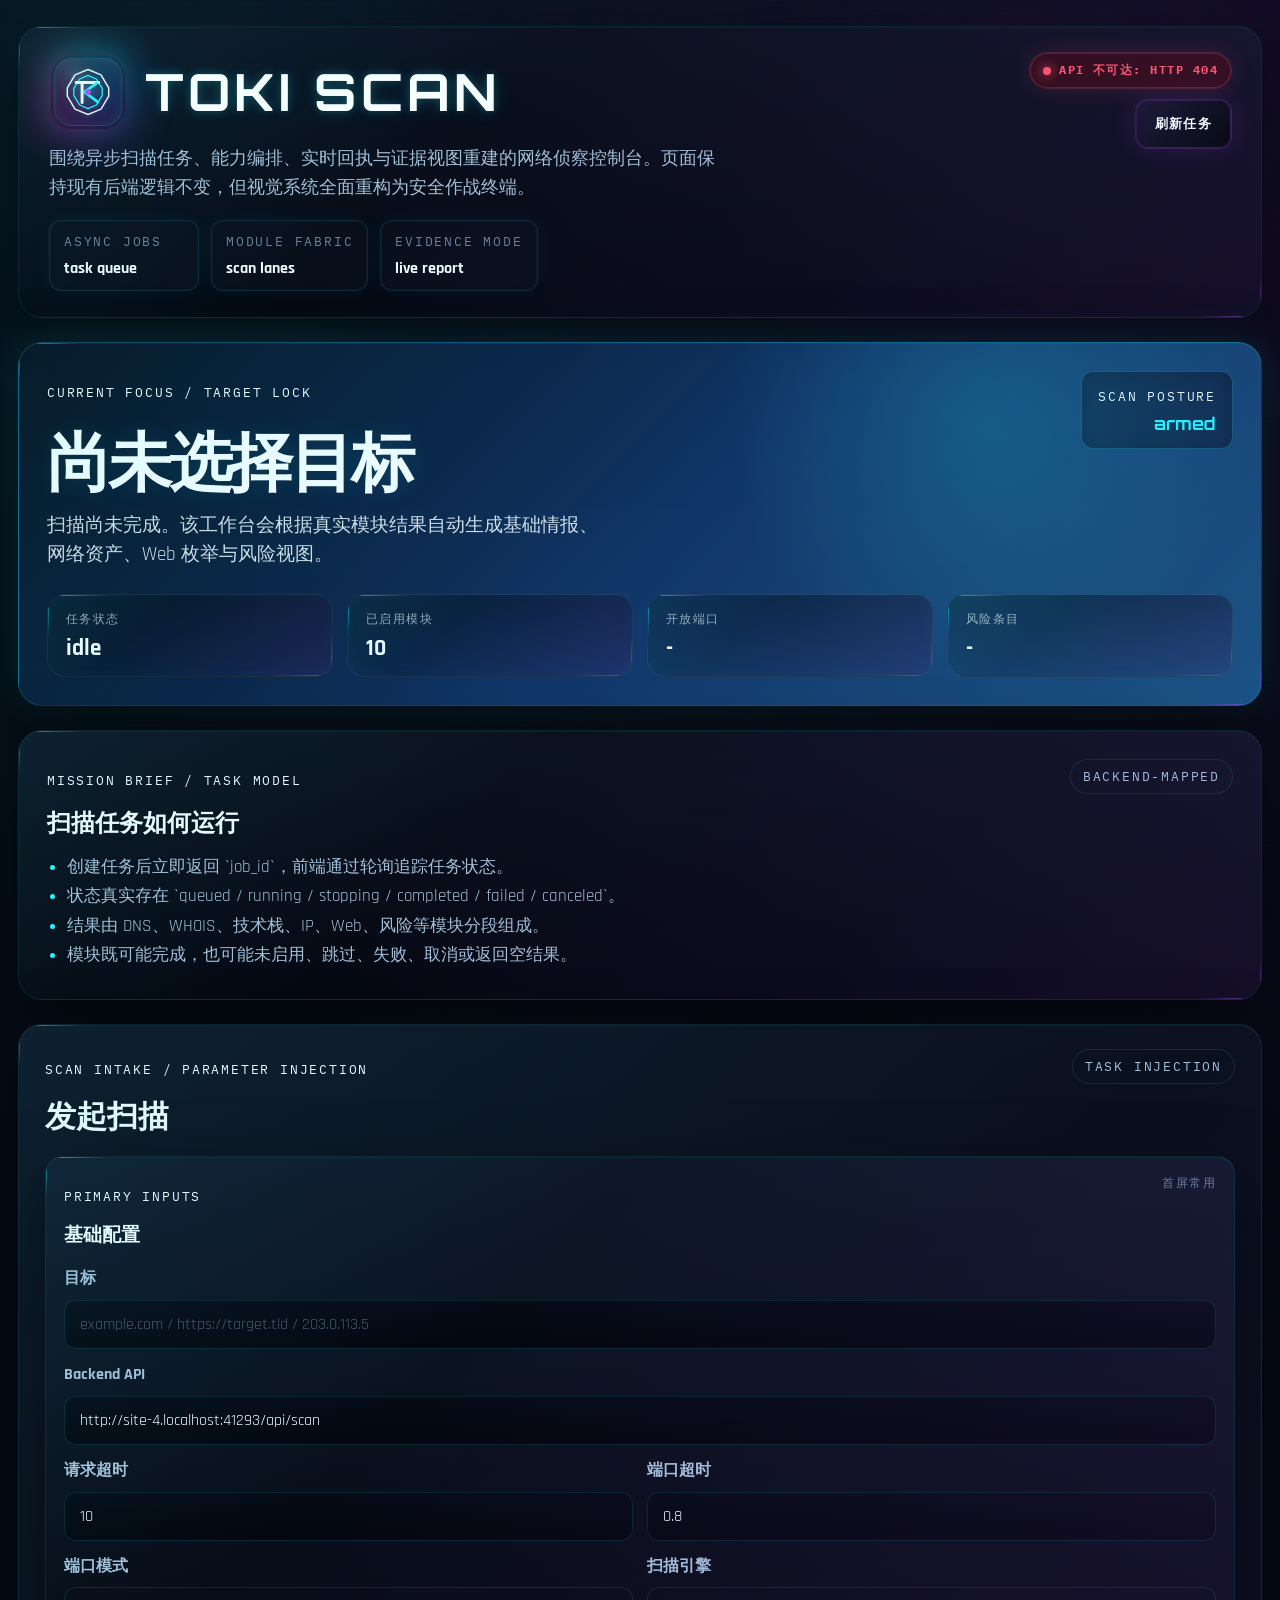
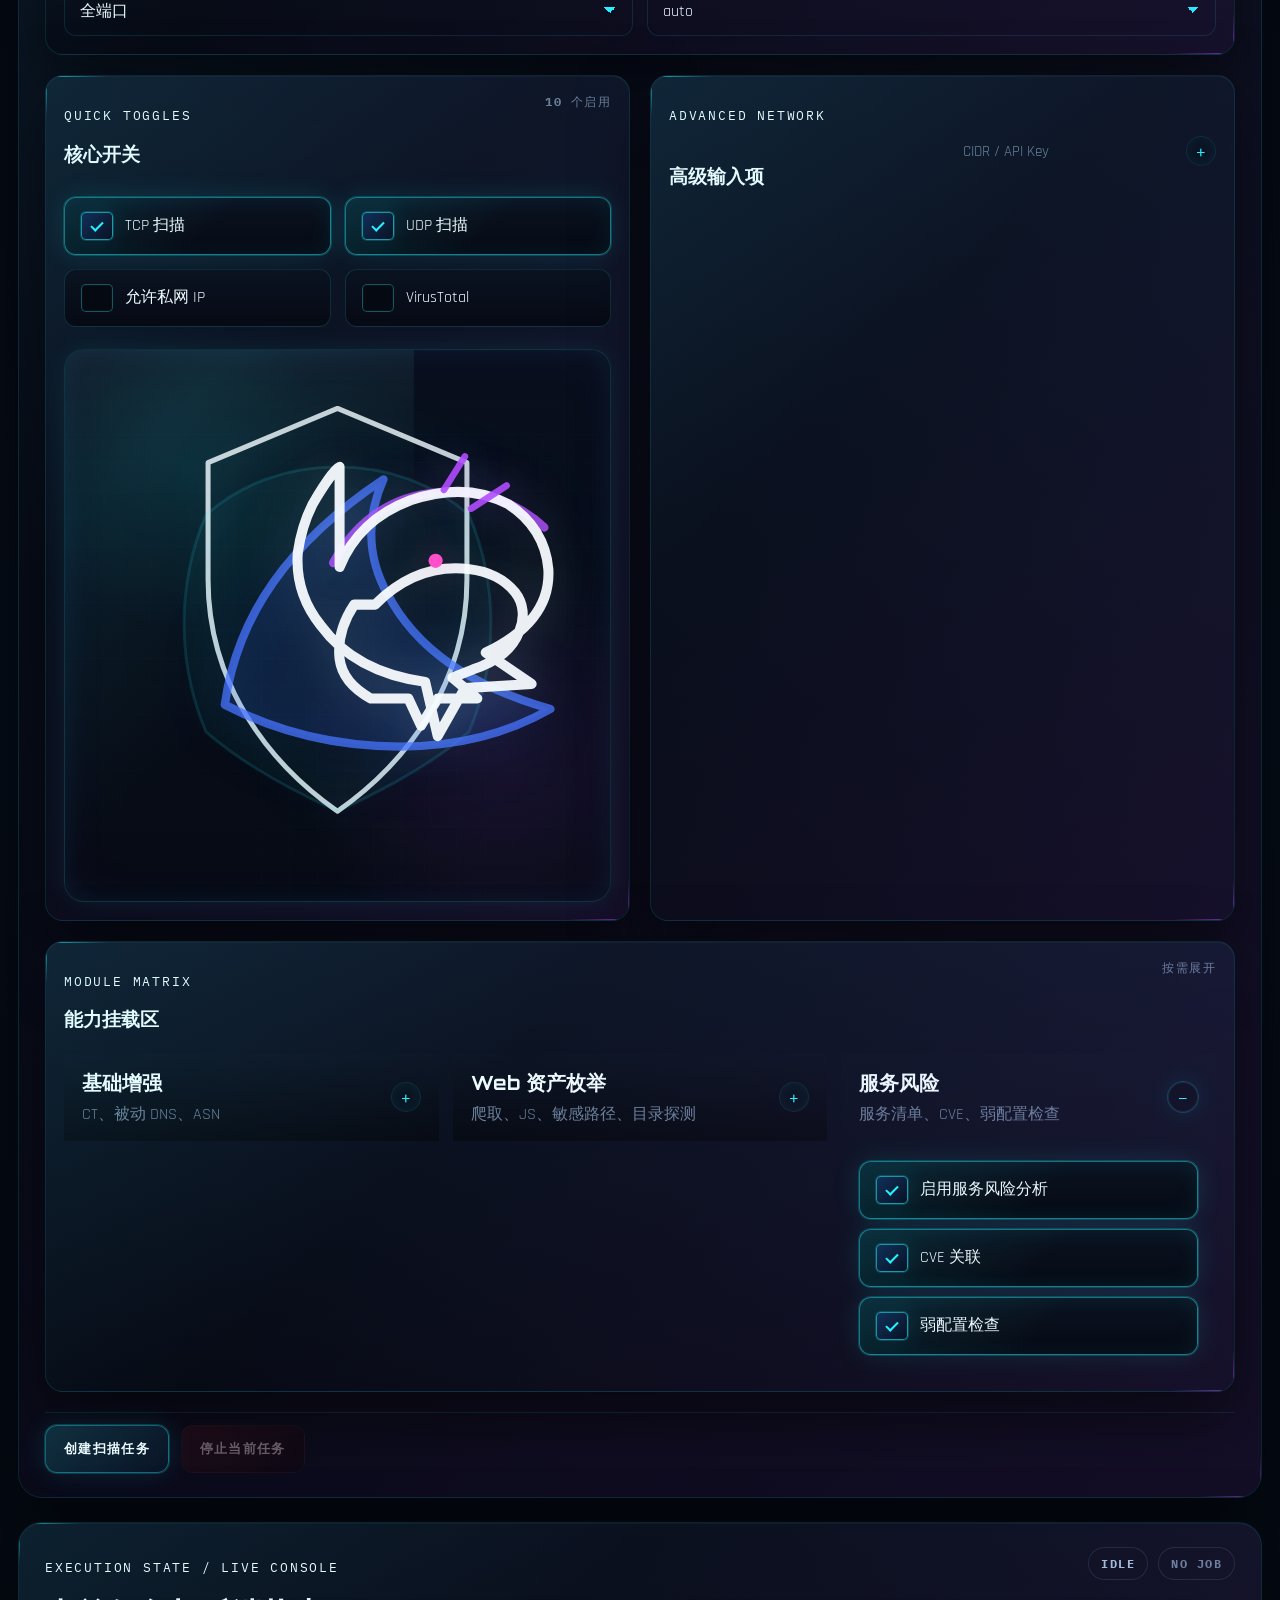
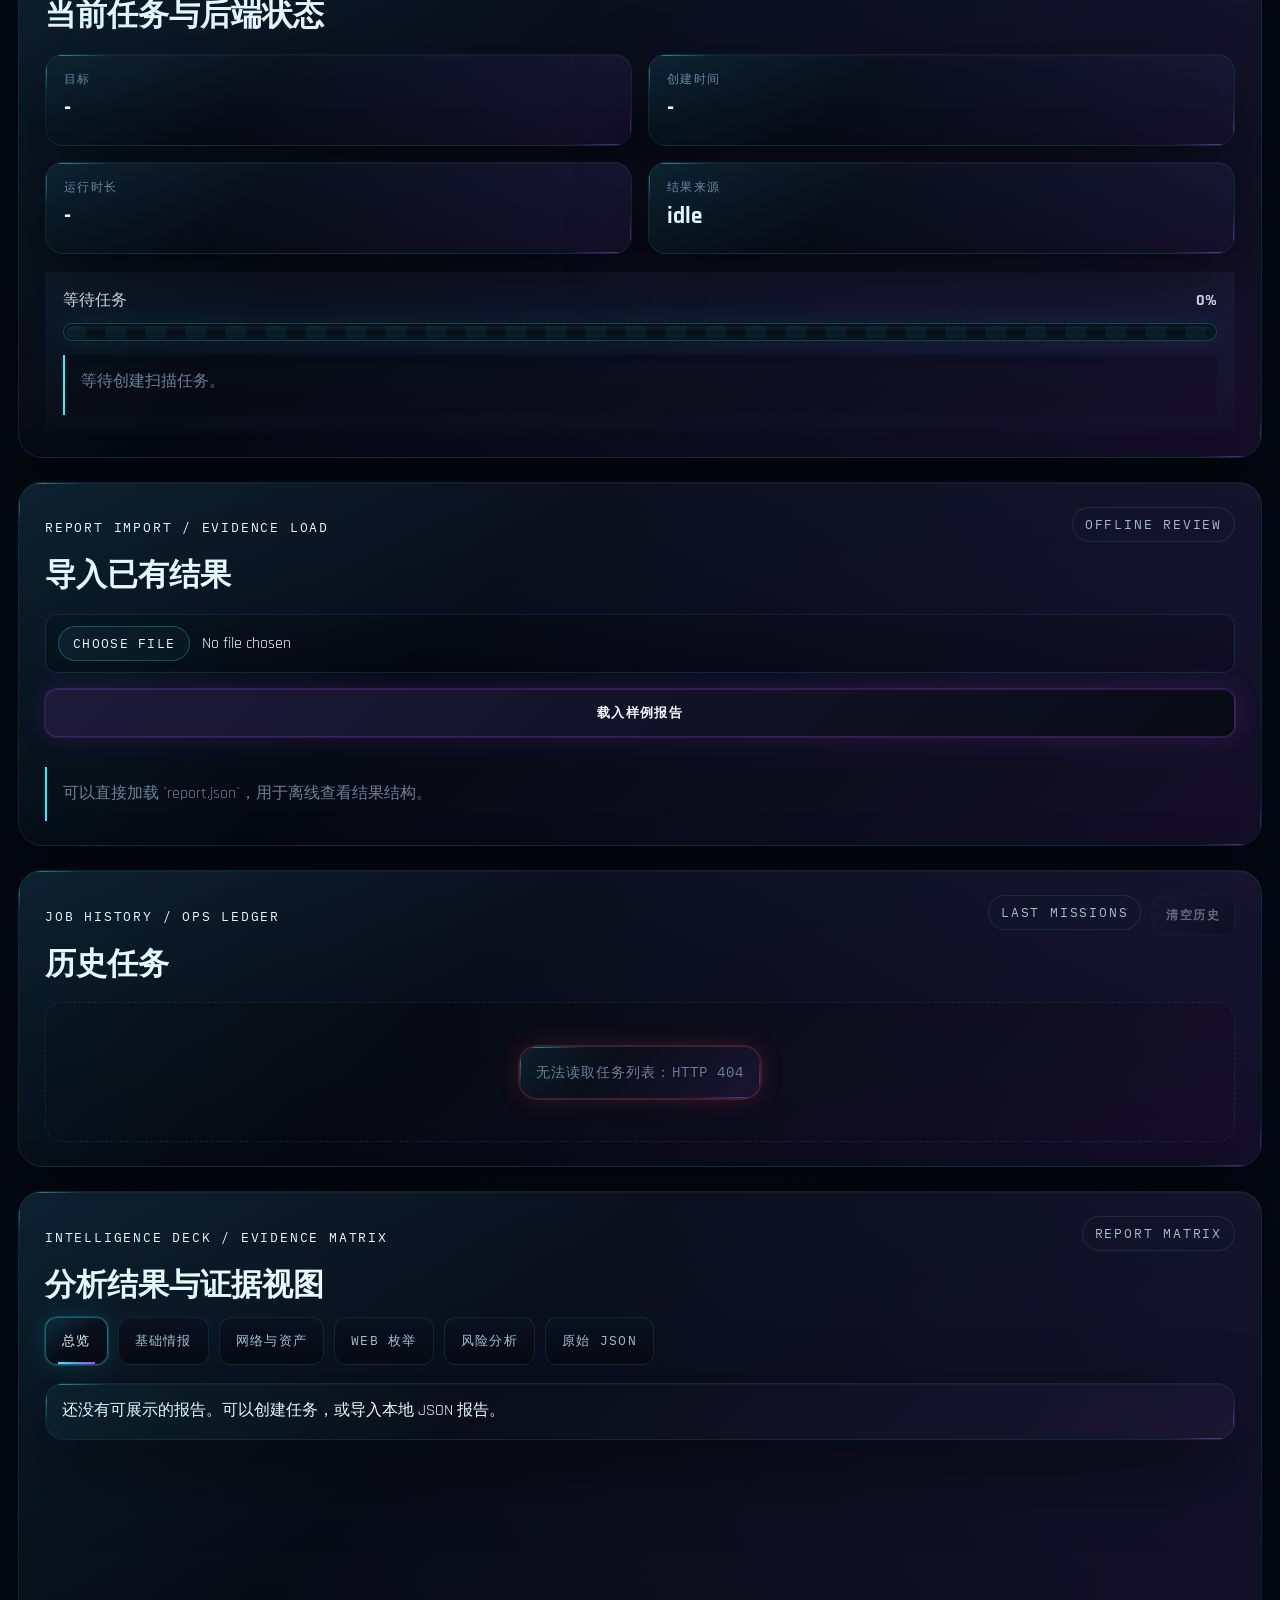
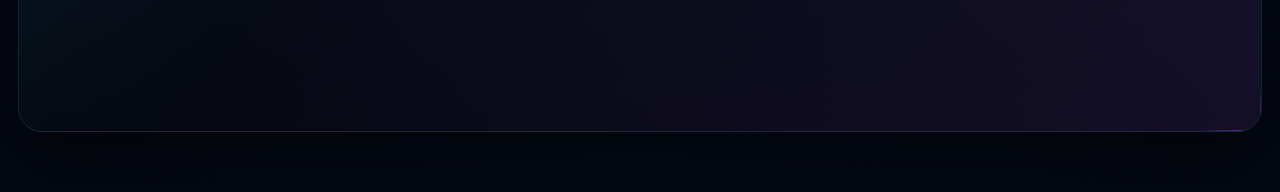
==== commit a50e271c: "123" ====
--- a/frontend/index.html
+++ b/frontend/index.html
@@ -232,31 +232,24 @@
                       d="M120 16 182 42v56c0 50-29 88-62 111-33-23-62-61-62-111V42Z"
                     />
                     <path
-                      class="dragon-sigil__orbit"
-                      d="M120 38c24 0 44 9 58 26 12 14 18 31 18 49 0 34-24 63-76 88-52-25-76-54-76-88 0-18 6-35 18-49 14-17 34-26 58-26Z"
+                      class="dragon-sigil__aura"
+                      d="M120 44c24 0 46 8 63 23 14 33 14 71 0 104-17 15-39 27-63 38-24-11-46-23-63-38-14-33-14-71 0-104 17-15 39-23 63-23Z"
                     />
                     <path
-                      class="dragon-sigil__wing dragon-sigil__wing--rear"
-                      d="M68 154c2-46 26-84 75-106-10 19-12 36-5 52 10 24 34 40 67 48-18 14-39 23-64 24-27 1-52-5-73-18Z"
+                      class="dragon-sigil__wing"
+                      d="M66 158c6-43 31-78 76-108-8 18-8 37 2 55 13 25 39 44 78 55-21 12-45 18-72 18-31 0-59-7-84-20Z"
                     />
                     <path
-                      class="dragon-sigil__wing dragon-sigil__wing--front"
-                      d="M109 92c13 19 31 35 57 47-11 10-28 18-49 22-17 3-34 2-49-4-1-24 5-46 19-65 8 1 16 1 22 0Z"
+                      class="dragon-sigil__spine"
+                      d="M118 90c12-22 31-34 56-34 18 0 33 6 45 17"
                     />
                     <path
-                      class="dragon-sigil__body"
-                      d="M132 59c16-8 35-8 48 2 11 8 18 22 17 37-1 16-11 30-27 39l19 15-30 2-12 23-8-29c-20-4-35-14-42-30-6-14-4-30 6-42 8-8 17-14 29-17Z"
+                      class="dragon-sigil__dragon"
+                      d="M121 92c6-15 18-26 34-32 18-6 34-5 47 2 11 7 18 18 19 31 1 17-9 30-30 40l22 15-32 2-13 23-6-26c-22-3-39-12-50-27-8-10-12-22-11-35 1-7 3-15 7-23 7-12 12-18 13-18Zm7 18c-6 9-8 17-7 26 1 8 6 14 15 19h18l6 13 8-13 19 0-12-10 10-4c12-4 19-10 22-18 3-7 2-14-2-19-5-6-13-10-22-11-17-2-32 4-45 17l-10 0Z"
                     />
-                    <path
-                      class="dragon-sigil__head"
-                      d="M131 74c8-9 18-14 30-14 11 0 20 5 27 14l-12 1 11 10-16 0-9 13-6-16h-16c-7 0-11-3-12-8-1-1 1-5 3-8Z"
-                    />
-                    <path class="dragon-sigil__tail" d="M102 141c-10 17-14 37-11 60 17 7 41 7 67-1" />
-                    <path class="dragon-sigil__claw" d="M139 151l-8 14" />
-                    <path class="dragon-sigil__claw" d="M151 151l8 13" />
-                    <path class="dragon-sigil__horn" d="M159 58l10-18" />
-                    <path class="dragon-sigil__horn" d="M172 67l17-11" />
-                    <circle class="dragon-sigil__eye" cx="163" cy="86" r="3.2" />
+                    <path class="dragon-sigil__horn" d="M171 55l10-16" />
+                    <path class="dragon-sigil__horn" d="M184 64l17-11" />
+                    <circle class="dragon-sigil__eye" cx="167" cy="89" r="3.4" />
                   </svg>
                 </div>
               </section>
--- a/frontend/styles.css
+++ b/frontend/styles.css
@@ -924,12 +924,10 @@
 }
 
 .dragon-sigil__shield,
-.dragon-sigil__orbit,
+.dragon-sigil__aura,
 .dragon-sigil__wing,
-.dragon-sigil__body,
-.dragon-sigil__head,
-.dragon-sigil__tail,
-.dragon-sigil__claw,
+.dragon-sigil__spine,
+.dragon-sigil__dragon,
 .dragon-sigil__horn {
   fill: none;
   stroke-linecap: round;
@@ -942,66 +940,36 @@
   filter: drop-shadow(0 0 10px rgba(35, 244, 255, 0.2));
 }
 
-.dragon-sigil__orbit {
-  stroke: rgba(35, 244, 255, 0.3);
-  stroke-width: 1.9;
-  stroke-dasharray: 12 9;
-  transform-origin: center;
-  transform-box: fill-box;
-  animation: dragonOrbit 16s linear infinite;
+.dragon-sigil__aura {
+  fill: rgba(35, 244, 255, 0.04);
+  stroke: rgba(35, 244, 255, 0.12);
+  stroke-width: 1.4;
 }
 
 .dragon-sigil__wing {
-  stroke-width: 3.8;
+  fill: rgba(71, 116, 255, 0.12);
+  stroke: rgba(71, 116, 255, 0.76);
+  stroke-width: 4;
   filter:
-    drop-shadow(0 0 12px rgba(35, 244, 255, 0.22))
-    drop-shadow(0 0 22px rgba(43, 125, 255, 0.08));
+    drop-shadow(0 0 12px rgba(43, 125, 255, 0.18))
+    drop-shadow(0 0 24px rgba(177, 76, 255, 0.08));
   animation: dragonSpectrum 7s linear infinite;
 }
 
-.dragon-sigil__wing--rear {
-  fill: rgba(35, 244, 255, 0.06);
-  stroke: rgba(35, 244, 255, 0.72);
-}
-
-.dragon-sigil__wing--front {
-  fill: rgba(177, 76, 255, 0.08);
-  stroke: rgba(177, 76, 255, 0.74);
-  filter:
-    drop-shadow(0 0 12px rgba(177, 76, 255, 0.18))
-    drop-shadow(0 0 20px rgba(35, 244, 255, 0.08));
+.dragon-sigil__spine {
+  stroke: rgba(177, 76, 255, 0.82);
+  stroke-width: 4.2;
+  filter: drop-shadow(0 0 12px rgba(177, 76, 255, 0.18));
   animation: dragonSpectrum 7s linear infinite reverse;
 }
 
-.dragon-sigil__body {
-  stroke: rgba(248, 252, 255, 0.94);
+.dragon-sigil__dragon {
+  stroke: rgba(248, 252, 255, 0.95);
   stroke-width: 4.8;
   filter:
-    drop-shadow(0 0 10px rgba(255, 255, 255, 0.12))
-    drop-shadow(0 0 16px rgba(35, 244, 255, 0.12));
+    drop-shadow(0 0 10px rgba(255, 255, 255, 0.14))
+    drop-shadow(0 0 18px rgba(35, 244, 255, 0.12));
   animation: dragonBreath 4.2s ease-in-out infinite;
-}
-
-.dragon-sigil__head {
-  stroke: rgba(247, 252, 255, 0.96);
-  stroke-width: 4.4;
-  filter:
-    drop-shadow(0 0 10px rgba(255, 255, 255, 0.14))
-    drop-shadow(0 0 18px rgba(35, 244, 255, 0.14));
-  animation: dragonBreath 4.2s ease-in-out infinite;
-}
-
-.dragon-sigil__tail {
-  stroke: rgba(35, 244, 255, 0.76);
-  stroke-width: 3.6;
-  filter: drop-shadow(0 0 10px rgba(35, 244, 255, 0.24));
-  animation: dragonSpectrum 7s linear infinite;
-}
-
-.dragon-sigil__claw {
-  stroke: rgba(241, 252, 255, 0.82);
-  stroke-width: 2.8;
-  filter: drop-shadow(0 0 8px rgba(35, 244, 255, 0.16));
 }
 
 .dragon-sigil__horn {
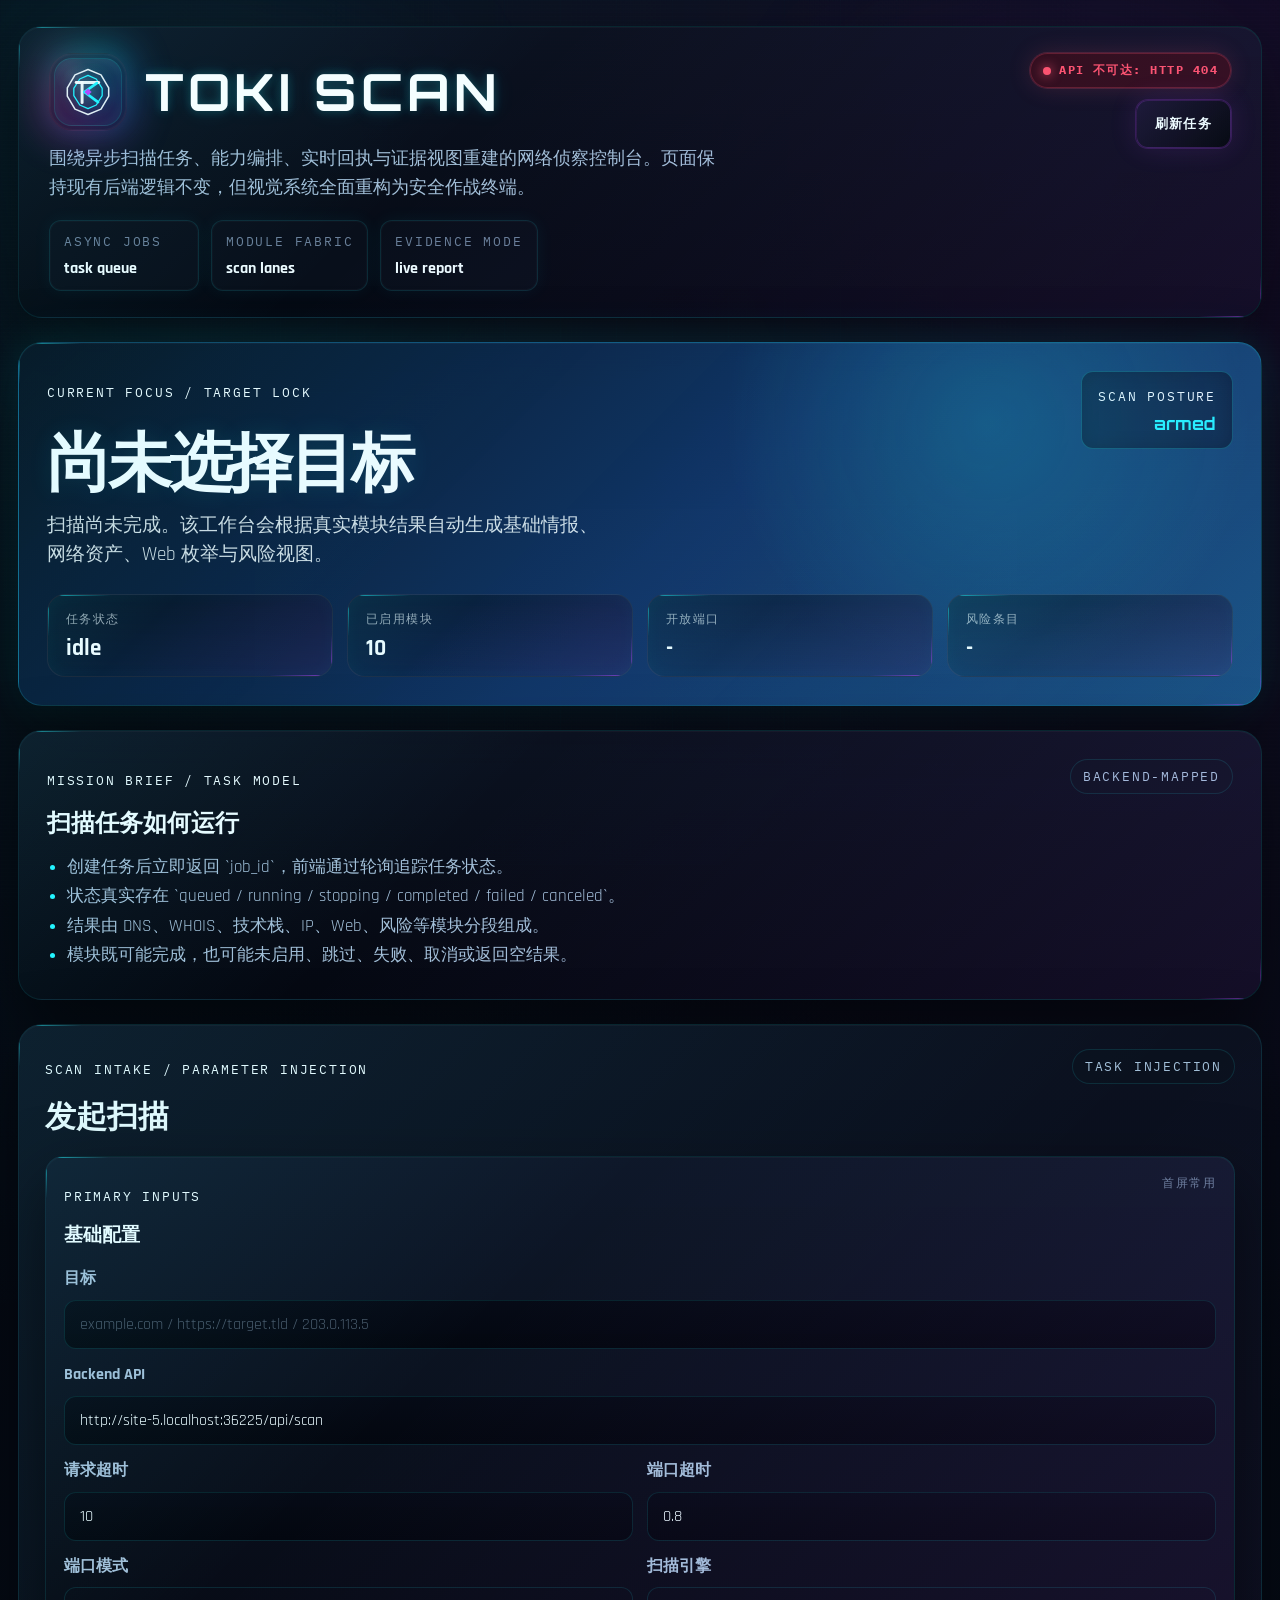
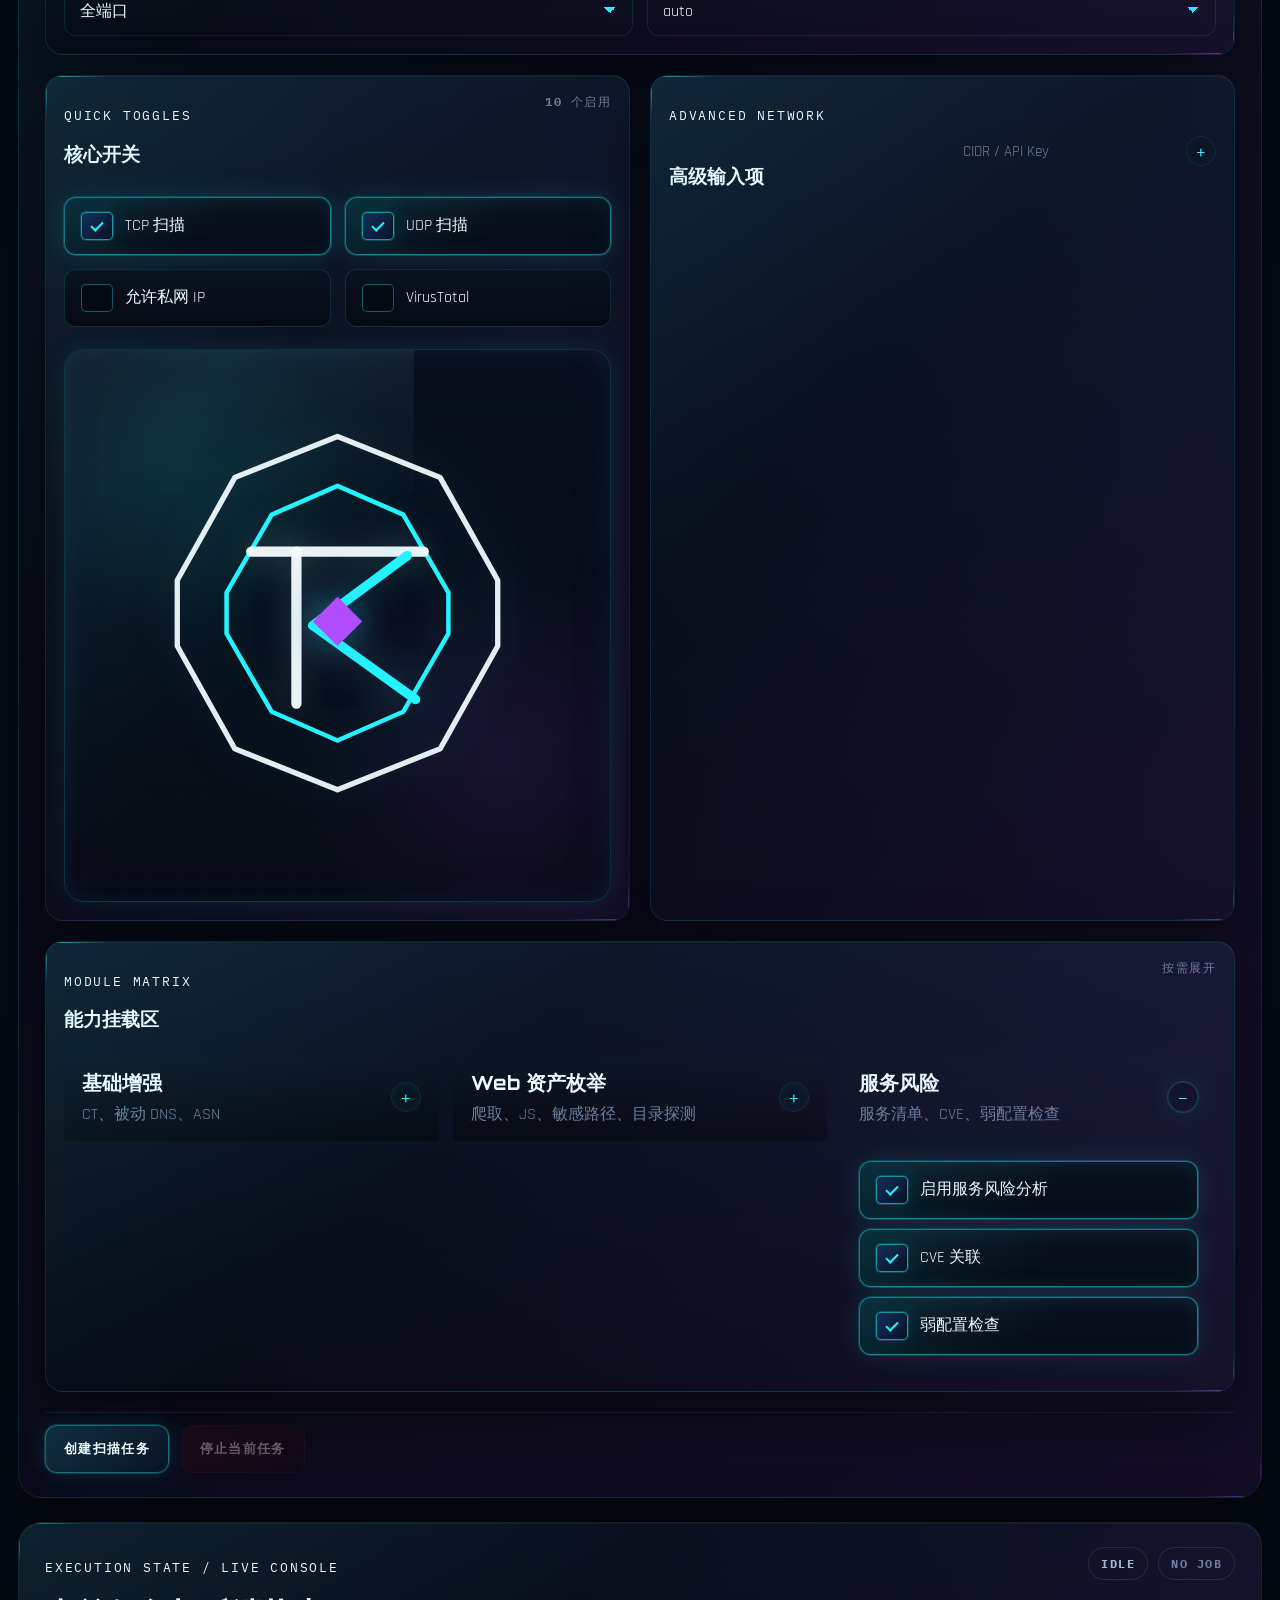
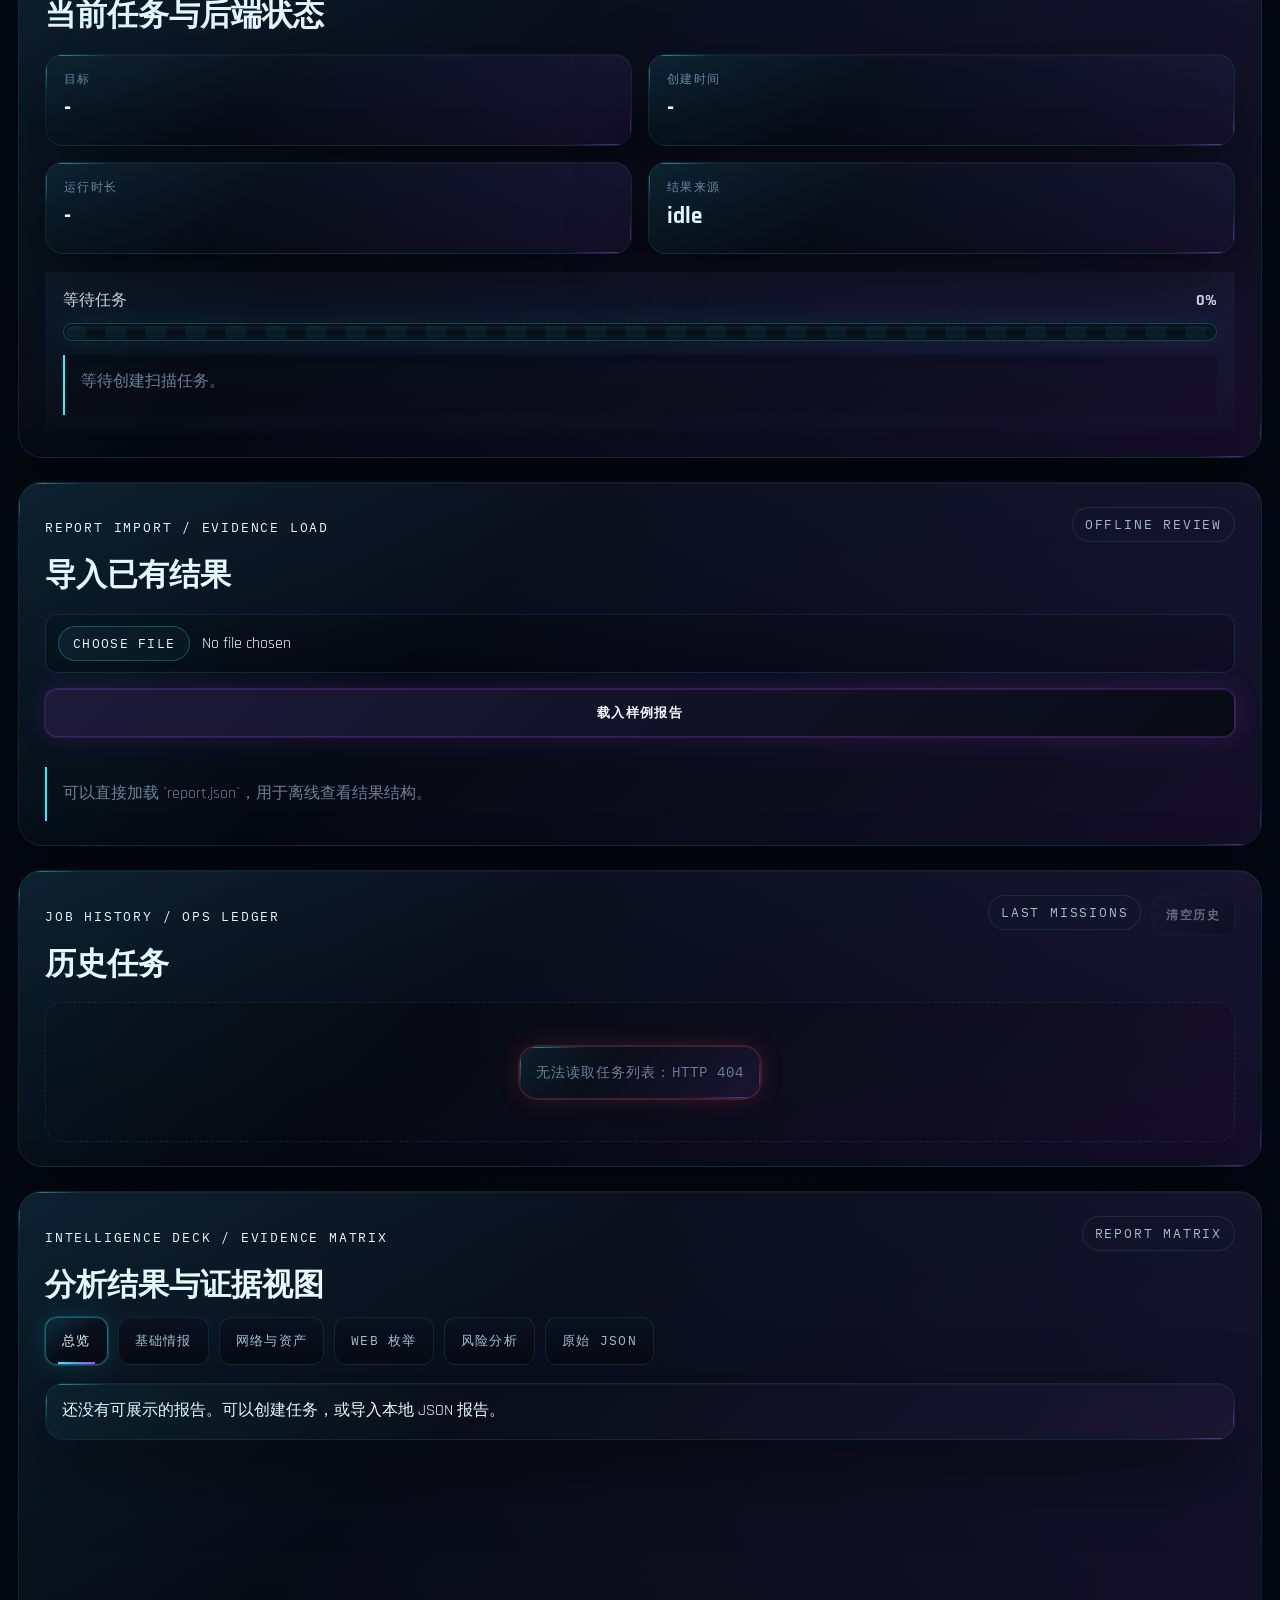
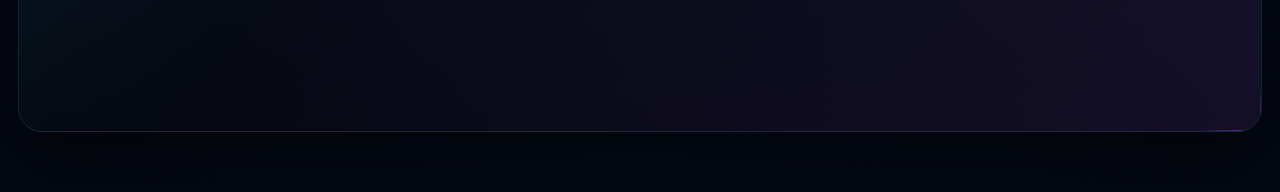
==== commit 88d708bb: "123" ====
--- a/frontend/index.html
+++ b/frontend/index.html
@@ -225,31 +225,30 @@
                   </label>
                 </div>
 
-                <div class="dragon-sigil" aria-hidden="true">
+                <div class="toki-sigil" aria-hidden="true">
                   <svg viewBox="0 0 240 240" role="presentation" focusable="false">
                     <path
-                      class="dragon-sigil__shield"
-                      d="M120 16 182 42v56c0 50-29 88-62 111-33-23-62-61-62-111V42Z"
+                      class="brand-logo__badge"
+                      d="M120 28 170 48 198 98v32L170 180 120 200 70 180 42 130V98L70 48Z"
                     />
                     <path
-                      class="dragon-sigil__aura"
-                      d="M120 44c24 0 46 8 63 23 14 33 14 71 0 104-17 15-39 27-63 38-24-11-46-23-63-38-14-33-14-71 0-104 17-15 39-23 63-23Z"
+                      class="brand-logo__badge-inner"
+                      d="M120 52 152 66 174 104v20L152 162 120 176 88 162 66 124V104L88 66Z"
                     />
                     <path
-                      class="dragon-sigil__wing"
-                      d="M66 158c6-43 31-78 76-108-8 18-8 37 2 55 13 25 39 44 78 55-21 12-45 18-72 18-31 0-59-7-84-20Z"
+                      class="brand-logo__monogram brand-logo__monogram--top"
+                      d="M78 84h84"
                     />
                     <path
-                      class="dragon-sigil__spine"
-                      d="M118 90c12-22 31-34 56-34 18 0 33 6 45 17"
+                      class="brand-logo__monogram brand-logo__monogram--stem"
+                      d="M100 84v74"
                     />
                     <path
-                      class="dragon-sigil__dragon"
-                      d="M121 92c6-15 18-26 34-32 18-6 34-5 47 2 11 7 18 18 19 31 1 17-9 30-30 40l22 15-32 2-13 23-6-26c-22-3-39-12-50-27-8-10-12-22-11-35 1-7 3-15 7-23 7-12 12-18 13-18Zm7 18c-6 9-8 17-7 26 1 8 6 14 15 19h18l6 13 8-13 19 0-12-10 10-4c12-4 19-10 22-18 3-7 2-14-2-19-5-6-13-10-22-11-17-2-32 4-45 17l-10 0Z"
+                      class="brand-logo__accent"
+                      d="M108 120 154 86"
                     />
-                    <path class="dragon-sigil__horn" d="M171 55l10-16" />
-                    <path class="dragon-sigil__horn" d="M184 64l17-11" />
-                    <circle class="dragon-sigil__eye" cx="167" cy="89" r="3.4" />
+                    <path class="brand-logo__accent" d="M108 120 158 156" />
+                    <path class="brand-logo__core" d="M120 106 132 118 120 130 108 118Z" />
                   </svg>
                 </div>
               </section>
--- a/frontend/styles.css
+++ b/frontend/styles.css
@@ -872,7 +872,7 @@
   grid-template-columns: repeat(2, minmax(0, 1fr));
 }
 
-.dragon-sigil {
+.toki-sigil {
   position: relative;
   flex: 1;
   min-height: 228px;
@@ -890,7 +890,7 @@
     0 0 26px rgba(35, 244, 255, 0.08);
 }
 
-.dragon-sigil::before {
+.toki-sigil::before {
   content: "";
   position: absolute;
   inset: 0;
@@ -902,7 +902,7 @@
   pointer-events: none;
 }
 
-.dragon-sigil::after {
+.toki-sigil::after {
   content: "";
   position: absolute;
   inset: 0;
@@ -910,81 +910,17 @@
     linear-gradient(135deg, transparent 0%, rgba(35, 244, 255, 0.08) 34%, transparent 66%),
     linear-gradient(180deg, rgba(255, 255, 255, 0.03), transparent 28%);
   transform: translateX(-36%);
-  animation: dragonSweep 8s linear infinite;
+  animation: brandPanelSweep 8s linear infinite;
   pointer-events: none;
 }
 
-.dragon-sigil svg {
+.toki-sigil svg {
   position: relative;
   z-index: 1;
   width: 100%;
   height: 100%;
-  padding: 22px;
+  padding: 26px;
   overflow: visible;
-}
-
-.dragon-sigil__shield,
-.dragon-sigil__aura,
-.dragon-sigil__wing,
-.dragon-sigil__spine,
-.dragon-sigil__dragon,
-.dragon-sigil__horn {
-  fill: none;
-  stroke-linecap: round;
-  stroke-linejoin: round;
-}
-
-.dragon-sigil__shield {
-  stroke: rgba(239, 251, 255, 0.82);
-  stroke-width: 2.4;
-  filter: drop-shadow(0 0 10px rgba(35, 244, 255, 0.2));
-}
-
-.dragon-sigil__aura {
-  fill: rgba(35, 244, 255, 0.04);
-  stroke: rgba(35, 244, 255, 0.12);
-  stroke-width: 1.4;
-}
-
-.dragon-sigil__wing {
-  fill: rgba(71, 116, 255, 0.12);
-  stroke: rgba(71, 116, 255, 0.76);
-  stroke-width: 4;
-  filter:
-    drop-shadow(0 0 12px rgba(43, 125, 255, 0.18))
-    drop-shadow(0 0 24px rgba(177, 76, 255, 0.08));
-  animation: dragonSpectrum 7s linear infinite;
-}
-
-.dragon-sigil__spine {
-  stroke: rgba(177, 76, 255, 0.82);
-  stroke-width: 4.2;
-  filter: drop-shadow(0 0 12px rgba(177, 76, 255, 0.18));
-  animation: dragonSpectrum 7s linear infinite reverse;
-}
-
-.dragon-sigil__dragon {
-  stroke: rgba(248, 252, 255, 0.95);
-  stroke-width: 4.8;
-  filter:
-    drop-shadow(0 0 10px rgba(255, 255, 255, 0.14))
-    drop-shadow(0 0 18px rgba(35, 244, 255, 0.12));
-  animation: dragonBreath 4.2s ease-in-out infinite;
-}
-
-.dragon-sigil__horn {
-  stroke: rgba(177, 76, 255, 0.9);
-  stroke-width: 3.2;
-  filter: drop-shadow(0 0 10px rgba(177, 76, 255, 0.26));
-  animation: dragonSpectrum 7s linear infinite reverse;
-}
-
-.dragon-sigil__eye {
-  fill: var(--accent-pink);
-  filter:
-    drop-shadow(0 0 8px rgba(255, 79, 203, 0.55))
-    drop-shadow(0 0 16px rgba(255, 84, 106, 0.28));
-  animation: dragonEyePulse 2.4s ease-in-out infinite;
 }
 
 .toggle {
@@ -2018,61 +1954,12 @@
   }
 }
 
-@keyframes dragonSweep {
+@keyframes brandPanelSweep {
   0% {
     transform: translateX(-46%);
   }
   100% {
     transform: translateX(46%);
-  }
-}
-
-@keyframes dragonOrbit {
-  from {
-    transform: rotate(0deg);
-  }
-  to {
-    transform: rotate(360deg);
-  }
-}
-
-@keyframes dragonSpectrum {
-  0%,
-  100% {
-    stroke: rgba(35, 244, 255, 0.78);
-  }
-  33% {
-    stroke: rgba(43, 125, 255, 0.82);
-  }
-  66% {
-    stroke: rgba(177, 76, 255, 0.84);
-  }
-}
-
-@keyframes dragonBreath {
-  0%,
-  100% {
-    filter:
-      drop-shadow(0 0 10px rgba(255, 255, 255, 0.12))
-      drop-shadow(0 0 16px rgba(35, 244, 255, 0.12));
-  }
-  50% {
-    filter:
-      drop-shadow(0 0 12px rgba(255, 255, 255, 0.16))
-      drop-shadow(0 0 24px rgba(35, 244, 255, 0.18))
-      drop-shadow(0 0 30px rgba(177, 76, 255, 0.08));
-  }
-}
-
-@keyframes dragonEyePulse {
-  0%,
-  100% {
-    opacity: 0.72;
-    transform: scale(1);
-  }
-  50% {
-    opacity: 1;
-    transform: scale(1.18);
   }
 }
 
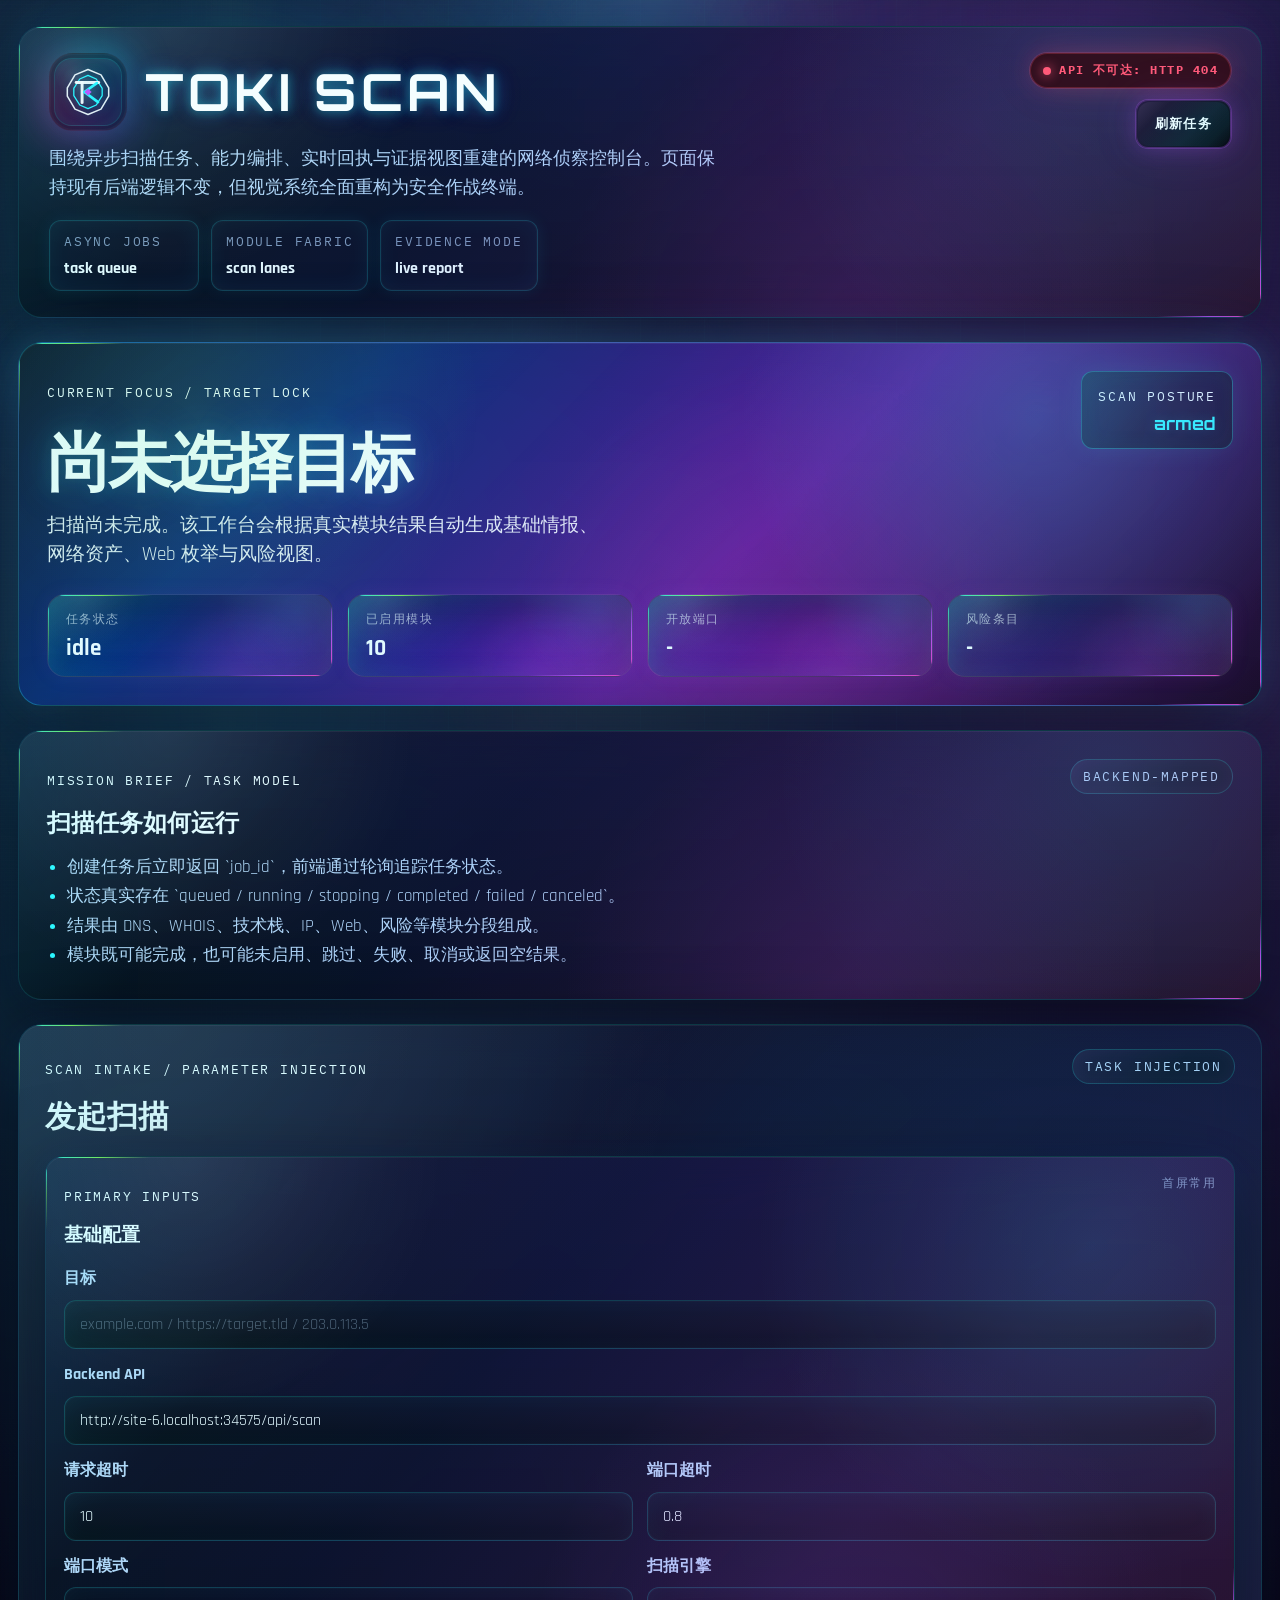
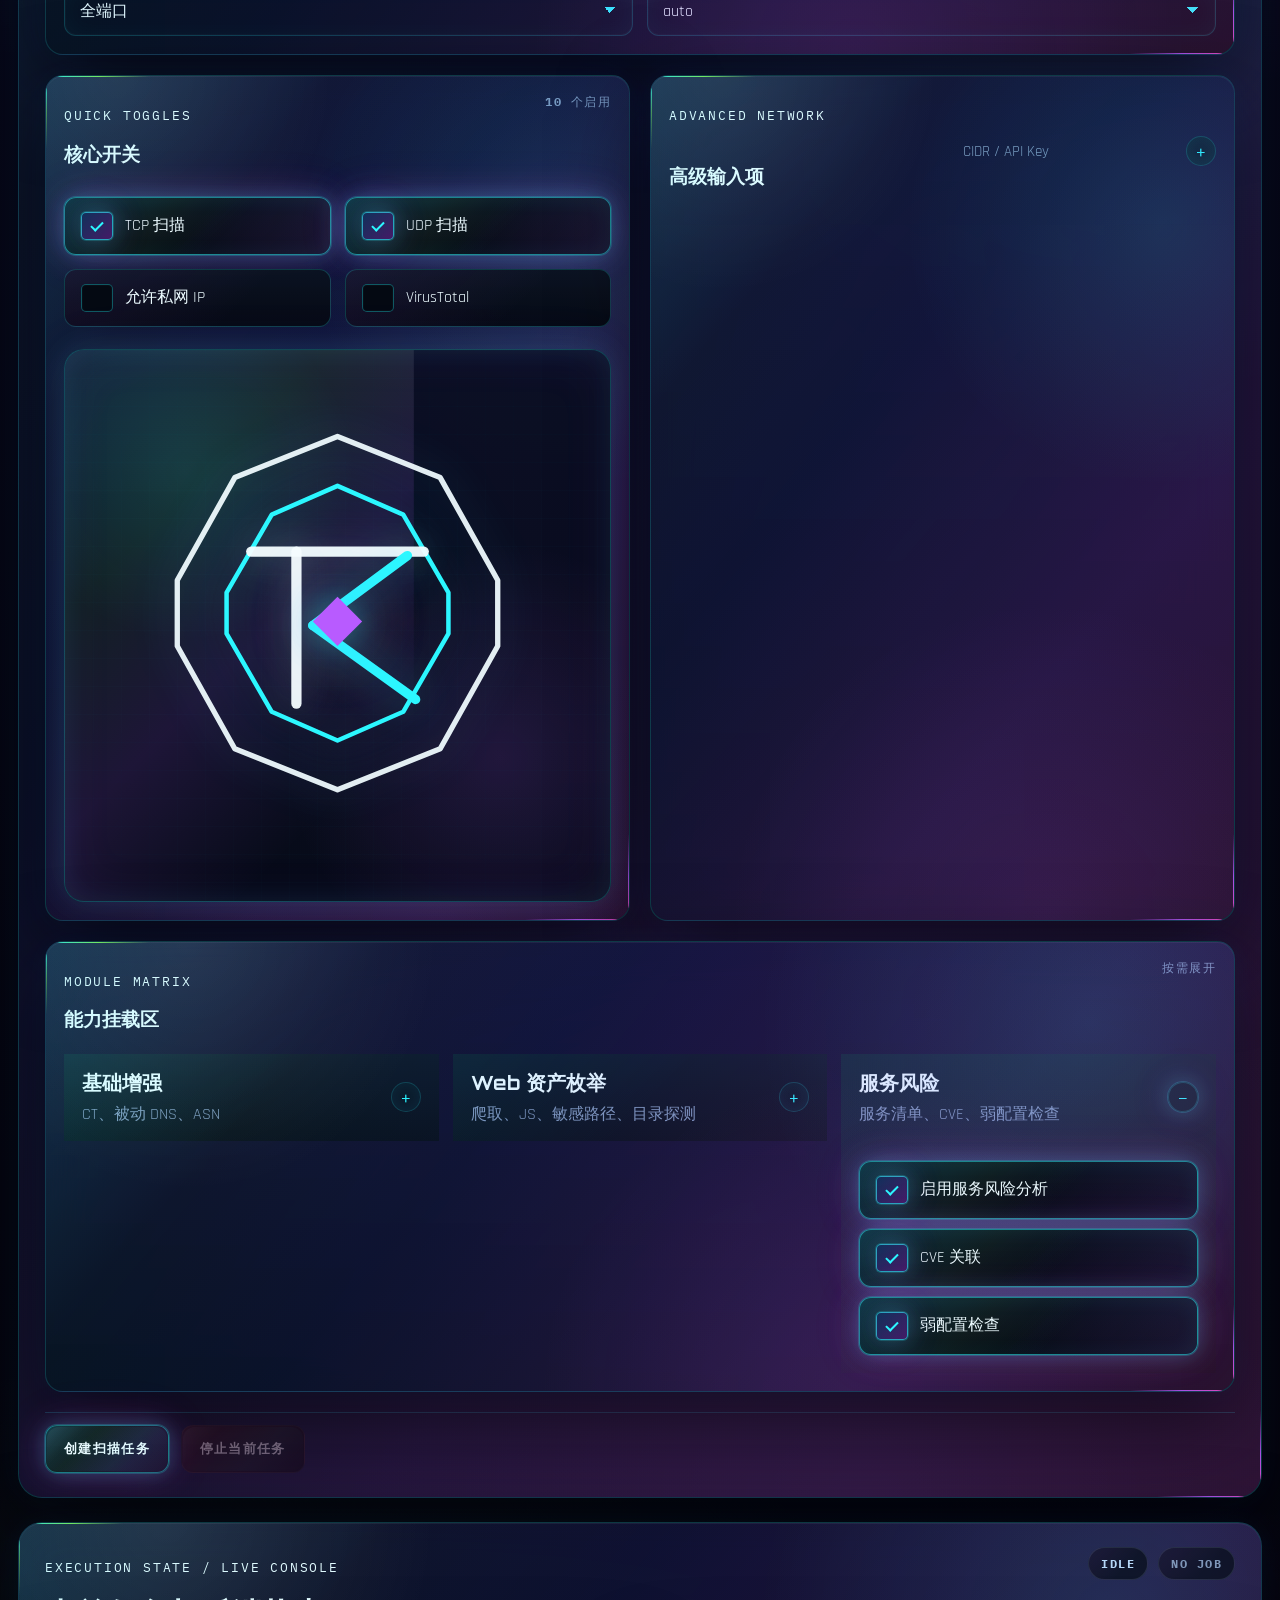
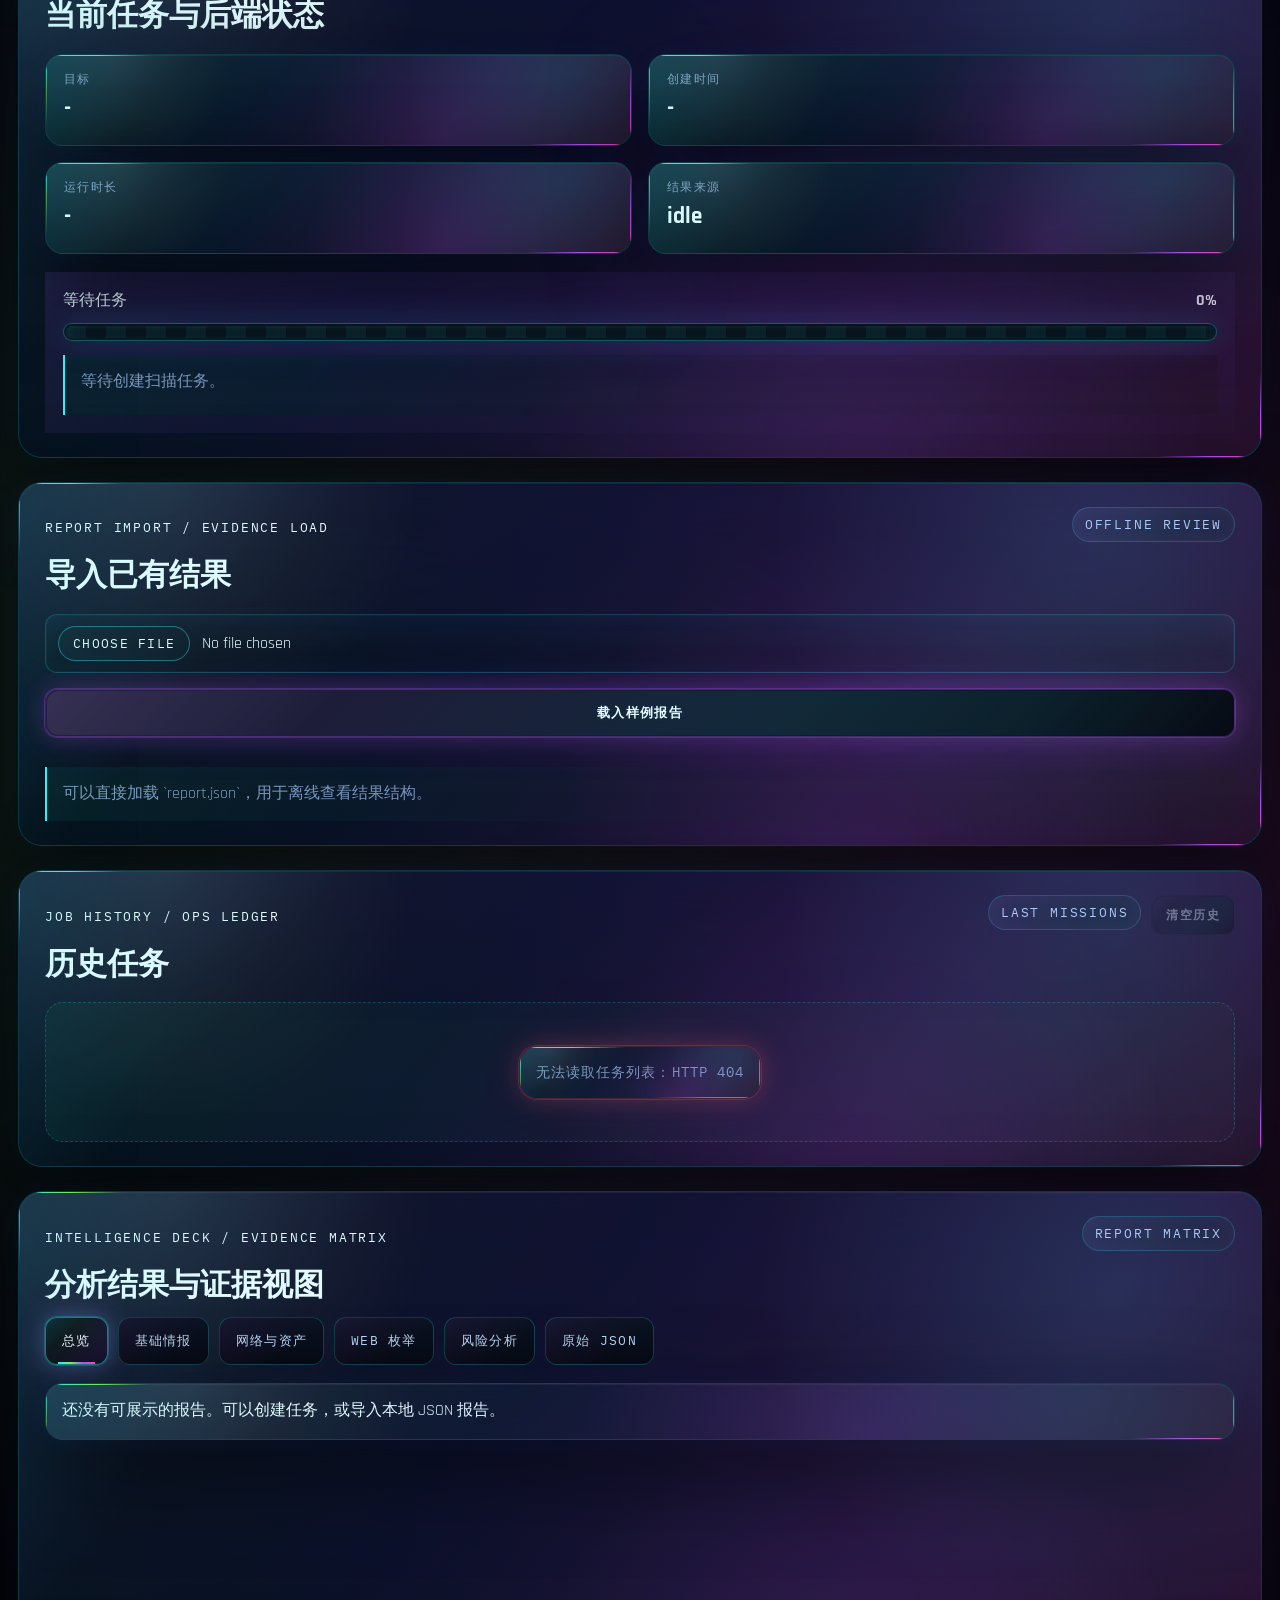
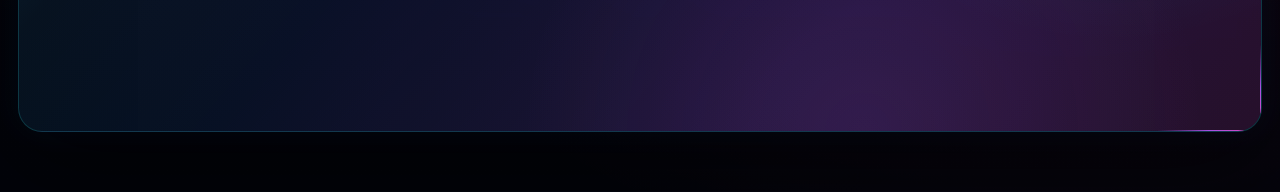
==== commit ae55be7a: "123" ====
--- a/frontend/index.html
+++ b/frontend/index.html
@@ -16,8 +16,12 @@
     <div class="scene scene--grid" aria-hidden="true"></div>
     <div class="scene scene--scanlines" aria-hidden="true"></div>
     <div class="scene scene--noise" aria-hidden="true"></div>
+    <div class="scene scene--aurora" aria-hidden="true"></div>
+    <div class="scene scene--beams" aria-hidden="true"></div>
+    <div class="scene scene--orbs" aria-hidden="true"></div>
     <div class="scene scene--glow scene--glow-a" aria-hidden="true"></div>
     <div class="scene scene--glow scene--glow-b" aria-hidden="true"></div>
+    <div class="scene scene--glow scene--glow-c" aria-hidden="true"></div>
 
     <div class="app-shell">
       <header class="topbar hud-panel">
--- a/frontend/styles.css
+++ b/frontend/styles.css
@@ -1,50 +1,87 @@
 :root {
   color-scheme: dark;
+
+  --pointer-x: 62vw;
+  --pointer-y: 22vh;
 
   --font-display: "Orbitron", sans-serif;
   --font-body: "Rajdhani", sans-serif;
   --font-mono: "IBM Plex Mono", monospace;
 
-  --bg-root: #03060f;
-  --bg-root-alt: #07101d;
-  --bg-panel: linear-gradient(180deg, rgba(12, 18, 33, 0.92), rgba(5, 9, 18, 0.94));
-  --bg-panel-elevated: linear-gradient(180deg, rgba(15, 24, 42, 0.94), rgba(7, 11, 21, 0.96));
-  --bg-panel-soft: rgba(8, 14, 25, 0.78);
-  --bg-panel-muted: rgba(8, 13, 24, 0.88);
-  --bg-chip: rgba(10, 17, 29, 0.84);
-  --bg-input: linear-gradient(180deg, rgba(6, 11, 22, 0.96), rgba(3, 7, 16, 0.98));
-  --bg-input-disabled: rgba(10, 14, 22, 0.46);
-  --bg-accent: linear-gradient(135deg, rgba(7, 17, 31, 0.96) 0%, rgba(17, 63, 118, 0.84) 54%, rgba(20, 121, 173, 0.68) 100%);
-  --bg-danger: linear-gradient(135deg, rgba(34, 8, 18, 0.96), rgba(91, 18, 34, 0.88));
-  --panel-overlay: linear-gradient(135deg, rgba(35, 244, 255, 0.08), transparent 36%, rgba(177, 76, 255, 0.1) 100%);
-  --mask: rgba(2, 6, 14, 0.56);
-
-  --accent-cyan: #23f4ff;
-  --accent-blue: #2b7dff;
-  --accent-violet: #b14cff;
-  --accent-pink: #ff4fcb;
-  --success: #50ff9f;
+  --bg-root: #02030b;
+  --bg-root-alt: #0c0a24;
+  --bg-panel: linear-gradient(180deg, rgba(16, 10, 38, 0.86), rgba(5, 8, 20, 0.96));
+  --bg-panel-elevated: linear-gradient(180deg, rgba(19, 14, 48, 0.9), rgba(7, 10, 24, 0.98));
+  --bg-panel-soft: rgba(10, 12, 32, 0.78);
+  --bg-panel-muted: rgba(8, 11, 30, 0.9);
+  --bg-chip: rgba(11, 15, 36, 0.86);
+  --bg-input: linear-gradient(180deg, rgba(12, 16, 36, 0.98), rgba(5, 8, 18, 1));
+  --bg-input-disabled: rgba(12, 15, 29, 0.54);
+  --bg-accent: linear-gradient(
+    135deg,
+    rgba(9, 14, 35, 0.98) 0%,
+    rgba(15, 48, 124, 0.88) 24%,
+    rgba(87, 29, 158, 0.84) 58%,
+    rgba(7, 11, 30, 0.98) 100%
+  );
+  --bg-danger: linear-gradient(135deg, rgba(40, 9, 22, 0.98), rgba(117, 17, 45, 0.88));
+  --panel-overlay: linear-gradient(
+    130deg,
+    rgba(44, 247, 255, 0.18) 0%,
+    rgba(44, 247, 255, 0.05) 22%,
+    rgba(47, 132, 255, 0.08) 38%,
+    rgba(184, 91, 255, 0.16) 70%,
+    rgba(255, 77, 200, 0.14) 100%
+  );
+  --mask: rgba(2, 4, 14, 0.62);
+
+  --accent-cyan: #2cf7ff;
+  --accent-blue: #2f84ff;
+  --accent-violet: #b85bff;
+  --accent-pink: #ff4dc8;
+  --accent-lime: #7cff65;
+  --success: #63ffb1;
   --warning: #ffc25a;
-  --danger: #ff546a;
+  --danger: #ff5a79;
   --danger-strong: #ff2b53;
 
   --text-primary: #ecfbff;
-  --text-secondary: #a2bfd8;
-  --text-muted: #6a809a;
-  --text-dim: #42556b;
-
-  --line-dim: rgba(35, 244, 255, 0.12);
-  --line-strong: rgba(35, 244, 255, 0.28);
-  --line-violet: rgba(177, 76, 255, 0.26);
-  --line-danger: rgba(255, 84, 106, 0.28);
-  --grid-line: rgba(35, 244, 255, 0.08);
-
-  --shadow-panel: 0 28px 70px rgba(0, 0, 0, 0.5), inset 0 1px 0 rgba(255, 255, 255, 0.03);
-  --shadow-soft: 0 14px 34px rgba(0, 0, 0, 0.34);
-  --glow-cyan: 0 0 0 1px rgba(35, 244, 255, 0.18), 0 0 28px rgba(35, 244, 255, 0.12);
-  --glow-violet: 0 0 0 1px rgba(177, 76, 255, 0.18), 0 0 28px rgba(177, 76, 255, 0.14);
-  --glow-danger: 0 0 0 1px rgba(255, 84, 106, 0.18), 0 0 24px rgba(255, 84, 106, 0.16);
-  --glow-success: 0 0 0 1px rgba(80, 255, 159, 0.18), 0 0 24px rgba(80, 255, 159, 0.14);
+  --text-secondary: #b6d7f7;
+  --text-muted: #7f96b8;
+  --text-dim: #4a5d79;
+
+  --line-dim: rgba(44, 247, 255, 0.2);
+  --line-strong: rgba(44, 247, 255, 0.38);
+  --line-violet: rgba(184, 91, 255, 0.34);
+  --line-danger: rgba(255, 90, 121, 0.34);
+  --grid-line: rgba(61, 247, 255, 0.12);
+
+  --shadow-panel:
+    0 30px 90px rgba(0, 0, 0, 0.58),
+    0 0 32px rgba(47, 132, 255, 0.08),
+    inset 0 1px 0 rgba(255, 255, 255, 0.06);
+  --shadow-soft: 0 16px 40px rgba(0, 0, 0, 0.36);
+  --glow-cyan:
+    0 0 0 1px rgba(44, 247, 255, 0.24),
+    0 0 22px rgba(44, 247, 255, 0.22),
+    0 0 48px rgba(44, 247, 255, 0.14);
+  --glow-violet:
+    0 0 0 1px rgba(184, 91, 255, 0.24),
+    0 0 22px rgba(184, 91, 255, 0.22),
+    0 0 48px rgba(184, 91, 255, 0.14);
+  --glow-danger:
+    0 0 0 1px rgba(255, 90, 121, 0.2),
+    0 0 24px rgba(255, 90, 121, 0.2),
+    0 0 46px rgba(255, 90, 121, 0.1);
+  --glow-success:
+    0 0 0 1px rgba(99, 255, 177, 0.2),
+    0 0 24px rgba(99, 255, 177, 0.2),
+    0 0 46px rgba(99, 255, 177, 0.12);
+  --glow-rgb:
+    0 0 0 1px rgba(44, 247, 255, 0.18),
+    0 0 20px rgba(44, 247, 255, 0.2),
+    0 0 34px rgba(184, 91, 255, 0.18),
+    0 0 52px rgba(255, 77, 200, 0.12);
 
   --radius-xl: 24px;
   --radius-lg: 18px;
@@ -76,20 +113,63 @@
 
 html {
   min-height: 100%;
-  background: radial-gradient(circle at top, rgba(35, 244, 255, 0.05), transparent 42%), var(--bg-root);
+  background:
+    radial-gradient(circle at 50% 0%, rgba(184, 91, 255, 0.18), transparent 36%),
+    radial-gradient(circle at 16% 0%, rgba(44, 247, 255, 0.14), transparent 22%),
+    var(--bg-root);
 }
 
 body {
+  position: relative;
+  isolation: isolate;
   margin: 0;
   min-height: 100vh;
   color: var(--text-primary);
   font-family: var(--font-body);
   background:
-    radial-gradient(circle at top left, rgba(35, 244, 255, 0.07), transparent 26%),
-    radial-gradient(circle at top right, rgba(177, 76, 255, 0.09), transparent 28%),
-    radial-gradient(circle at bottom center, rgba(43, 125, 255, 0.05), transparent 32%),
-    linear-gradient(180deg, #03060f 0%, #050c17 46%, #02040a 100%);
+    radial-gradient(circle at 12% 14%, rgba(44, 247, 255, 0.16), transparent 22%),
+    radial-gradient(circle at 86% 10%, rgba(184, 91, 255, 0.2), transparent 26%),
+    radial-gradient(circle at 50% 0%, rgba(47, 132, 255, 0.16), transparent 34%),
+    radial-gradient(circle at 84% 82%, rgba(255, 77, 200, 0.12), transparent 24%),
+    radial-gradient(circle at 20% 78%, rgba(124, 255, 101, 0.1), transparent 24%),
+    linear-gradient(180deg, #030312 0%, #07091d 30%, #050611 56%, #020309 100%);
   overflow-x: hidden;
+}
+
+body::before,
+body::after {
+  content: "";
+  position: fixed;
+  inset: 0;
+  pointer-events: none;
+  z-index: 0;
+}
+
+body::before {
+  inset: -15%;
+  background:
+    radial-gradient(circle 360px at var(--pointer-x) var(--pointer-y), rgba(44, 247, 255, 0.16), transparent 60%),
+    radial-gradient(
+      circle 420px at calc(var(--pointer-x) + 140px) calc(var(--pointer-y) - 40px),
+      rgba(184, 91, 255, 0.12),
+      transparent 62%
+    ),
+    radial-gradient(
+      circle 280px at calc(var(--pointer-x) - 180px) calc(var(--pointer-y) + 100px),
+      rgba(124, 255, 101, 0.08),
+      transparent 62%
+    );
+  filter: blur(32px) saturate(145%);
+  opacity: 0.72;
+}
+
+body::after {
+  background:
+    linear-gradient(120deg, rgba(255, 255, 255, 0.06), transparent 16%, transparent 84%, rgba(255, 255, 255, 0.04)),
+    radial-gradient(circle at 50% -8%, rgba(44, 247, 255, 0.14), transparent 26%),
+    radial-gradient(circle at 50% 0%, rgba(184, 91, 255, 0.12), transparent 40%);
+  mix-blend-mode: screen;
+  opacity: 0.5;
 }
 
 button,
@@ -118,6 +198,9 @@
   color: var(--text-primary);
   padding: 13px 15px;
   outline: none;
+  box-shadow:
+    inset 0 0 0 1px rgba(255, 255, 255, 0.02),
+    inset 0 0 24px rgba(44, 247, 255, 0.04);
   transition:
     border-color var(--motion-fast) ease,
     box-shadow var(--motion-fast) ease,
@@ -128,14 +211,18 @@
 input:hover,
 select:hover,
 textarea:hover {
-  border-color: rgba(35, 244, 255, 0.28);
+  border-color: rgba(44, 247, 255, 0.42);
+  box-shadow:
+    inset 0 0 0 1px rgba(255, 255, 255, 0.03),
+    inset 0 0 28px rgba(44, 247, 255, 0.05),
+    0 0 20px rgba(44, 247, 255, 0.08);
 }
 
 input:focus,
 select:focus,
 textarea:focus {
-  border-color: rgba(35, 244, 255, 0.56);
-  box-shadow: var(--glow-cyan);
+  border-color: rgba(44, 247, 255, 0.62);
+  box-shadow: var(--glow-rgb);
 }
 
 input:disabled,
@@ -203,27 +290,28 @@
   position: fixed;
   inset: 0;
   pointer-events: none;
-  z-index: 0;
+  z-index: 1;
 }
 
 .scene--grid {
   background-image:
     linear-gradient(var(--grid-line) 1px, transparent 1px),
     linear-gradient(90deg, var(--grid-line) 1px, transparent 1px);
-  background-size: 56px 56px;
-  opacity: 0.16;
+  background-size: 64px 64px;
+  opacity: 0.2;
   mask-image: radial-gradient(circle at center, black 44%, transparent 100%);
+  animation: gridPulse 8.4s ease-in-out infinite;
 }
 
 .scene--scanlines {
   background: repeating-linear-gradient(180deg, rgba(255, 255, 255, 0.025) 0 1px, transparent 1px 4px);
   mix-blend-mode: screen;
-  opacity: 0.06;
+  opacity: 0.08;
   animation: scanlineDrift 12s linear infinite;
 }
 
 .scene--noise {
-  opacity: 0.12;
+  opacity: 0.16;
   background-image:
     radial-gradient(circle at 20% 25%, rgba(255, 255, 255, 0.35) 0 0.5px, transparent 0.9px),
     radial-gradient(circle at 70% 60%, rgba(255, 255, 255, 0.25) 0 0.6px, transparent 1px),
@@ -231,22 +319,60 @@
   background-size: 180px 180px, 220px 220px, 240px 240px;
 }
 
+.scene--aurora {
+  background:
+    radial-gradient(circle at 18% 18%, rgba(44, 247, 255, 0.14), transparent 30%),
+    radial-gradient(circle at 82% 16%, rgba(184, 91, 255, 0.16), transparent 30%),
+    radial-gradient(circle at 50% 72%, rgba(124, 255, 101, 0.08), transparent 26%);
+  filter: blur(24px) saturate(150%);
+  mix-blend-mode: screen;
+  opacity: 0.82;
+  animation: auroraShift 18s ease-in-out infinite alternate;
+}
+
+.scene--beams {
+  background:
+    linear-gradient(112deg, transparent 0%, transparent 30%, rgba(44, 247, 255, 0.12) 40%, transparent 48%),
+    linear-gradient(128deg, transparent 0%, transparent 46%, rgba(184, 91, 255, 0.12) 56%, transparent 64%),
+    linear-gradient(90deg, transparent 0%, transparent 14%, rgba(124, 255, 101, 0.06) 18%, transparent 22%);
+  mix-blend-mode: screen;
+  opacity: 0.42;
+  animation: beamSweep 16s linear infinite;
+}
+
+.scene--orbs {
+  background:
+    radial-gradient(circle at 18% 78%, rgba(44, 247, 255, 0.18), transparent 16%),
+    radial-gradient(circle at 86% 72%, rgba(255, 77, 200, 0.18), transparent 18%),
+    radial-gradient(circle at 50% 22%, rgba(124, 255, 101, 0.12), transparent 14%);
+  filter: blur(52px);
+  opacity: 0.54;
+  animation: orbFloat 14s ease-in-out infinite;
+}
+
 .scene--glow {
-  filter: blur(70px);
-  opacity: 0.36;
+  filter: blur(92px);
+  opacity: 0.52;
 }
 
 .scene--glow-a {
-  background: radial-gradient(circle at 15% 14%, rgba(35, 244, 255, 0.22), transparent 24%);
+  background: radial-gradient(circle at 15% 14%, rgba(44, 247, 255, 0.24), transparent 24%);
+  animation: glowDrift 20s ease-in-out infinite;
 }
 
 .scene--glow-b {
-  background: radial-gradient(circle at 82% 18%, rgba(177, 76, 255, 0.2), transparent 24%);
+  background: radial-gradient(circle at 82% 18%, rgba(184, 91, 255, 0.22), transparent 24%);
+  animation: glowDrift 24s ease-in-out infinite reverse;
+}
+
+.scene--glow-c {
+  background: radial-gradient(circle at 48% 80%, rgba(124, 255, 101, 0.16), transparent 18%);
+  animation: glowDrift 18s ease-in-out infinite;
 }
 
 .app-shell {
   position: relative;
-  z-index: 1;
+  z-index: 2;
   width: min(1720px, calc(100vw - 36px));
   margin: 0 auto;
   padding: 26px 0 60px;
@@ -265,6 +391,7 @@
   border: 1px solid var(--line-dim);
   background: var(--bg-panel);
   box-shadow: var(--shadow-panel);
+  backdrop-filter: blur(24px) saturate(150%);
   transition:
     border-color var(--motion-fast) ease,
     box-shadow var(--motion-fast) ease,
@@ -283,8 +410,12 @@
   position: absolute;
   inset: 0;
   pointer-events: none;
-  background: var(--panel-overlay);
-  opacity: 0.9;
+  background:
+    radial-gradient(circle at 12% 0%, rgba(255, 255, 255, 0.08), transparent 22%),
+    radial-gradient(circle at 88% 18%, rgba(44, 247, 255, 0.12), transparent 30%),
+    radial-gradient(circle at 68% 100%, rgba(184, 91, 255, 0.12), transparent 34%),
+    var(--panel-overlay);
+  opacity: 0.96;
 }
 
 .hud-panel::after,
@@ -300,11 +431,12 @@
   inset: 0;
   pointer-events: none;
   background:
-    linear-gradient(90deg, var(--accent-cyan), transparent 42%) left top / 150px 1px no-repeat,
-    linear-gradient(90deg, transparent 58%, var(--accent-violet)) right bottom / 150px 1px no-repeat,
-    linear-gradient(180deg, var(--accent-cyan), transparent 38%) left top / 1px 110px no-repeat,
-    linear-gradient(180deg, transparent 62%, var(--accent-violet)) right bottom / 1px 110px no-repeat;
-  opacity: 0.68;
+    linear-gradient(90deg, var(--accent-cyan), var(--accent-lime), transparent 58%) left top / 180px 1px no-repeat,
+    linear-gradient(90deg, transparent 42%, var(--accent-violet), var(--accent-pink)) right bottom / 180px 1px no-repeat,
+    linear-gradient(180deg, var(--accent-cyan), rgba(124, 255, 101, 0.52), transparent 52%) left top / 1px 140px no-repeat,
+    linear-gradient(180deg, transparent 38%, var(--accent-violet), var(--accent-pink)) right bottom / 1px 140px no-repeat;
+  opacity: 0.88;
+  animation: framePulse 9s ease-in-out infinite;
 }
 
 .hud-panel,
@@ -314,8 +446,8 @@
 
 .hud-panel:hover,
 .panel:hover {
-  border-color: rgba(35, 244, 255, 0.2);
-  box-shadow: var(--shadow-panel), 0 0 28px rgba(35, 244, 255, 0.08);
+  border-color: rgba(44, 247, 255, 0.28);
+  box-shadow: var(--shadow-panel), 0 0 32px rgba(44, 247, 255, 0.12), 0 0 54px rgba(184, 91, 255, 0.08);
 }
 
 .subsection,
@@ -518,7 +650,10 @@
   border: 1px solid var(--line-dim);
   border-radius: var(--radius-md);
   background: var(--bg-chip);
-  box-shadow: inset 0 0 0 1px rgba(255, 255, 255, 0.02), 0 0 18px rgba(35, 244, 255, 0.06);
+  box-shadow:
+    inset 0 0 0 1px rgba(255, 255, 255, 0.02),
+    inset 0 0 24px rgba(44, 247, 255, 0.05),
+    0 0 18px rgba(44, 247, 255, 0.08);
 }
 
 .signal-chip span,
@@ -571,15 +706,20 @@
 }
 
 .hero-card--highlight {
-  border-color: rgba(35, 244, 255, 0.18);
+  border-color: rgba(44, 247, 255, 0.3);
   background: var(--bg-accent);
-  box-shadow: var(--shadow-panel), 0 0 44px rgba(35, 244, 255, 0.14);
+  box-shadow:
+    var(--shadow-panel),
+    0 0 46px rgba(44, 247, 255, 0.18),
+    0 0 90px rgba(184, 91, 255, 0.12);
 }
 
 .hero-card--highlight::before {
   background:
-    radial-gradient(circle at 78% 22%, rgba(35, 244, 255, 0.18), transparent 26%),
-    linear-gradient(135deg, rgba(35, 244, 255, 0.06), transparent 40%, rgba(177, 76, 255, 0.08) 100%);
+    radial-gradient(circle at 14% 18%, rgba(124, 255, 101, 0.12), transparent 26%),
+    radial-gradient(circle at 82% 20%, rgba(44, 247, 255, 0.22), transparent 28%),
+    radial-gradient(circle at 62% 82%, rgba(255, 77, 200, 0.16), transparent 34%),
+    linear-gradient(135deg, rgba(44, 247, 255, 0.08), transparent 36%, rgba(184, 91, 255, 0.1) 74%, rgba(255, 77, 200, 0.08) 100%);
 }
 
 .hero-card--highlight h2 {
@@ -588,7 +728,10 @@
   font-size: clamp(2.3rem, 5vw, 4.4rem);
   line-height: 0.98;
   letter-spacing: -0.05em;
-  text-shadow: 0 0 24px rgba(35, 244, 255, 0.12);
+  text-shadow:
+    0 0 18px rgba(44, 247, 255, 0.16),
+    0 0 42px rgba(44, 247, 255, 0.18),
+    0 0 64px rgba(184, 91, 255, 0.12);
 }
 
 .hero-card--briefing h3 {
@@ -600,7 +743,7 @@
 .hero-summary {
   margin: 18px 0 0;
   max-width: 56ch;
-  color: rgba(236, 251, 255, 0.86);
+  color: rgba(236, 251, 255, 0.92);
   font-size: 1.16rem;
   line-height: 1.6;
 }
@@ -608,11 +751,16 @@
 .hero-lock {
   min-width: 136px;
   padding: 14px 16px;
-  border: 1px solid rgba(35, 244, 255, 0.22);
+  border: 1px solid rgba(44, 247, 255, 0.3);
   border-radius: var(--radius-md);
-  background: rgba(5, 10, 19, 0.38);
+  background:
+    linear-gradient(135deg, rgba(44, 247, 255, 0.1), transparent 52%),
+    rgba(5, 10, 19, 0.5);
   text-align: right;
-  box-shadow: inset 0 0 18px rgba(0, 0, 0, 0.2);
+  box-shadow:
+    inset 0 0 18px rgba(0, 0, 0, 0.2),
+    inset 0 0 24px rgba(44, 247, 255, 0.06),
+    0 0 26px rgba(44, 247, 255, 0.1);
 }
 
 .hero-lock strong {
@@ -621,6 +769,7 @@
   font-family: var(--font-display);
   font-size: 1.08rem;
   color: var(--accent-cyan);
+  text-shadow: 0 0 14px rgba(44, 247, 255, 0.18);
 }
 
 .briefing-tag,
@@ -629,8 +778,11 @@
   padding: 8px 12px;
   border: 1px solid var(--line-dim);
   border-radius: 999px;
-  background: rgba(11, 18, 31, 0.78);
+  background:
+    linear-gradient(135deg, rgba(184, 91, 255, 0.1), transparent 62%),
+    rgba(11, 18, 31, 0.8);
   color: var(--text-secondary);
+  box-shadow: inset 0 0 16px rgba(184, 91, 255, 0.05);
 }
 
 .hero-metrics {
@@ -641,8 +793,13 @@
 }
 
 .hero-card--highlight .metric-tile {
-  background: linear-gradient(180deg, rgba(6, 12, 22, 0.42), rgba(6, 12, 22, 0.18));
-  border-color: rgba(255, 255, 255, 0.08);
+  background:
+    linear-gradient(135deg, rgba(44, 247, 255, 0.08), transparent 46%),
+    linear-gradient(180deg, rgba(10, 16, 34, 0.54), rgba(7, 11, 24, 0.2));
+  border-color: rgba(255, 255, 255, 0.12);
+  box-shadow:
+    inset 0 0 24px rgba(44, 247, 255, 0.08),
+    0 0 20px rgba(184, 91, 255, 0.08);
 }
 
 .hero-card--highlight .metric-tile span {
@@ -655,9 +812,11 @@
 
 .metric-tile {
   padding: 16px 18px;
-  background: linear-gradient(180deg, rgba(7, 13, 24, 0.72), rgba(7, 14, 25, 0.5));
-  border-color: rgba(255, 255, 255, 0.07);
-  box-shadow: inset 0 0 18px rgba(35, 244, 255, 0.04);
+  background: linear-gradient(180deg, rgba(12, 15, 38, 0.82), rgba(8, 10, 24, 0.56));
+  border-color: rgba(255, 255, 255, 0.11);
+  box-shadow:
+    inset 0 0 22px rgba(44, 247, 255, 0.06),
+    0 0 18px rgba(184, 91, 255, 0.05);
 }
 
 .metric-tile span,
@@ -809,8 +968,8 @@
 
 .subsection:hover {
   transform: translateY(-1px);
-  border-color: rgba(35, 244, 255, 0.22);
-  box-shadow: var(--shadow-panel), 0 0 24px rgba(35, 244, 255, 0.08);
+  border-color: rgba(44, 247, 255, 0.3);
+  box-shadow: var(--shadow-panel), 0 0 28px rgba(44, 247, 255, 0.12), 0 0 48px rgba(184, 91, 255, 0.08);
 }
 
 .subsection--compact {
@@ -878,16 +1037,18 @@
   min-height: 228px;
   margin-top: 22px;
   overflow: hidden;
-  border: 1px solid rgba(35, 244, 255, 0.16);
+  border: 1px solid rgba(44, 247, 255, 0.26);
   border-radius: calc(var(--radius-lg) + 2px);
   background:
-    radial-gradient(circle at 22% 22%, rgba(35, 244, 255, 0.08), transparent 26%),
-    radial-gradient(circle at 80% 74%, rgba(177, 76, 255, 0.1), transparent 34%),
-    linear-gradient(180deg, rgba(9, 16, 29, 0.96), rgba(7, 11, 21, 0.98));
+    radial-gradient(circle at 22% 22%, rgba(44, 247, 255, 0.12), transparent 28%),
+    radial-gradient(circle at 80% 74%, rgba(184, 91, 255, 0.14), transparent 36%),
+    radial-gradient(circle at 50% 50%, rgba(124, 255, 101, 0.08), transparent 22%),
+    linear-gradient(180deg, rgba(11, 15, 36, 0.96), rgba(7, 11, 24, 0.99));
   box-shadow:
-    inset 0 0 26px rgba(35, 244, 255, 0.06),
-    inset 0 0 52px rgba(177, 76, 255, 0.05),
-    0 0 26px rgba(35, 244, 255, 0.08);
+    inset 0 0 26px rgba(44, 247, 255, 0.08),
+    inset 0 0 52px rgba(184, 91, 255, 0.08),
+    0 0 30px rgba(44, 247, 255, 0.12),
+    0 0 54px rgba(184, 91, 255, 0.08);
 }
 
 .toki-sigil::before {
@@ -907,7 +1068,14 @@
   position: absolute;
   inset: 0;
   background:
-    linear-gradient(135deg, transparent 0%, rgba(35, 244, 255, 0.08) 34%, transparent 66%),
+    linear-gradient(
+      135deg,
+      transparent 0%,
+      rgba(44, 247, 255, 0.08) 22%,
+      rgba(124, 255, 101, 0.08) 42%,
+      rgba(184, 91, 255, 0.12) 62%,
+      transparent 84%
+    ),
     linear-gradient(180deg, rgba(255, 255, 255, 0.03), transparent 28%);
   transform: translateX(-36%);
   animation: brandPanelSweep 8s linear infinite;
@@ -930,9 +1098,11 @@
   gap: 12px;
   min-height: 56px;
   padding: 14px 16px;
-  border: 1px solid rgba(35, 244, 255, 0.14);
+  border: 1px solid rgba(44, 247, 255, 0.2);
   border-radius: var(--radius-md);
-  background: linear-gradient(180deg, rgba(11, 19, 33, 0.96), rgba(6, 10, 20, 0.98));
+  background:
+    linear-gradient(135deg, rgba(184, 91, 255, 0.08), transparent 66%),
+    linear-gradient(180deg, rgba(11, 19, 33, 0.96), rgba(6, 10, 20, 0.98));
   transition:
     border-color var(--motion-fast) ease,
     box-shadow var(--motion-fast) ease,
@@ -942,16 +1112,17 @@
 
 .toggle:hover {
   transform: translateY(-1px);
-  border-color: rgba(35, 244, 255, 0.3);
-  box-shadow: var(--glow-cyan);
+  border-color: rgba(44, 247, 255, 0.38);
+  box-shadow: var(--glow-rgb);
 }
 
 .toggle:has(input:checked) {
-  border-color: rgba(35, 244, 255, 0.46);
-  background:
-    linear-gradient(135deg, rgba(35, 244, 255, 0.1), transparent 55%),
+  border-color: rgba(44, 247, 255, 0.5);
+  background:
+    linear-gradient(135deg, rgba(44, 247, 255, 0.14), rgba(124, 255, 101, 0.06) 36%, transparent 60%),
+    linear-gradient(315deg, rgba(184, 91, 255, 0.12), transparent 52%),
     linear-gradient(180deg, rgba(11, 19, 33, 0.98), rgba(6, 10, 20, 0.99));
-  box-shadow: var(--glow-cyan), inset 0 0 22px rgba(35, 244, 255, 0.07);
+  box-shadow: var(--glow-rgb), inset 0 0 22px rgba(44, 247, 255, 0.07);
 }
 
 .toggle:has(input:disabled) {
@@ -990,9 +1161,9 @@
 }
 
 .toggle input[type="checkbox"]:checked {
-  border-color: rgba(35, 244, 255, 0.56);
-  background: linear-gradient(135deg, rgba(18, 49, 92, 0.96), rgba(8, 19, 36, 0.98));
-  box-shadow: var(--glow-cyan);
+  border-color: rgba(44, 247, 255, 0.6);
+  background: linear-gradient(135deg, rgba(18, 49, 92, 0.96), rgba(69, 28, 104, 0.98));
+  box-shadow: var(--glow-rgb);
 }
 
 .toggle input[type="checkbox"]:checked::before {
@@ -1038,12 +1209,12 @@
   color: var(--accent-cyan);
   font-family: var(--font-mono);
   font-size: 1rem;
-  box-shadow: inset 0 0 16px rgba(35, 244, 255, 0.08);
+  box-shadow: inset 0 0 16px rgba(44, 247, 255, 0.08);
 }
 
 .accordion[open] > .accordion__summary::after {
   content: "−";
-  box-shadow: var(--glow-cyan);
+  box-shadow: var(--glow-rgb);
 }
 
 .accordion__summary--small {
@@ -1067,7 +1238,9 @@
 }
 
 .module-group {
-  background: linear-gradient(180deg, rgba(13, 21, 37, 0.96), rgba(7, 11, 20, 0.98));
+  background:
+    linear-gradient(135deg, rgba(44, 247, 255, 0.05), transparent 54%),
+    linear-gradient(180deg, rgba(13, 21, 37, 0.96), rgba(7, 11, 20, 0.98));
 }
 
 .module-group h4 {
@@ -1118,6 +1291,18 @@
     color var(--motion-fast) ease,
     opacity var(--motion-fast) ease;
   box-shadow: var(--shadow-soft);
+  text-shadow: 0 0 10px rgba(44, 247, 255, 0.08);
+}
+
+.button::before {
+  content: "";
+  position: absolute;
+  inset: 1px;
+  border-radius: inherit;
+  pointer-events: none;
+  background:
+    linear-gradient(135deg, rgba(255, 255, 255, 0.1), transparent 24%, rgba(44, 247, 255, 0.08) 62%, transparent 100%);
+  opacity: 0.78;
 }
 
 .button::after {
@@ -1131,8 +1316,8 @@
 
 .button:hover {
   transform: translateY(-1px);
-  border-color: rgba(35, 244, 255, 0.42);
-  box-shadow: var(--glow-cyan);
+  border-color: rgba(44, 247, 255, 0.46);
+  box-shadow: var(--glow-rgb);
 }
 
 .button:hover::after {
@@ -1150,17 +1335,18 @@
 }
 
 .button--primary {
-  border-color: rgba(35, 244, 255, 0.34);
-  background:
-    linear-gradient(135deg, rgba(35, 244, 255, 0.12), rgba(43, 125, 255, 0.08)),
+  border-color: rgba(44, 247, 255, 0.38);
+  background:
+    linear-gradient(135deg, rgba(44, 247, 255, 0.18), rgba(124, 255, 101, 0.08) 34%, rgba(184, 91, 255, 0.14) 72%),
     linear-gradient(135deg, rgba(13, 21, 37, 0.98), rgba(7, 11, 20, 0.98));
-  box-shadow: var(--glow-cyan);
+  box-shadow: var(--glow-rgb);
+  animation: buttonNeonPulse 3.6s ease-in-out infinite;
 }
 
 .button--secondary {
-  border-color: rgba(177, 76, 255, 0.22);
-  background:
-    linear-gradient(135deg, rgba(177, 76, 255, 0.1), transparent),
+  border-color: rgba(184, 91, 255, 0.28);
+  background:
+    linear-gradient(135deg, rgba(184, 91, 255, 0.14), rgba(44, 247, 255, 0.06) 82%, transparent),
     linear-gradient(135deg, rgba(13, 21, 37, 0.98), rgba(7, 11, 20, 0.98));
   box-shadow: var(--glow-violet);
 }
@@ -1199,13 +1385,17 @@
 .stat-card {
   padding: 16px 18px;
   min-height: 92px;
-  background: linear-gradient(180deg, rgba(11, 19, 33, 0.94), rgba(6, 10, 20, 0.98));
+  background:
+    linear-gradient(135deg, rgba(44, 247, 255, 0.05), transparent 58%),
+    linear-gradient(180deg, rgba(11, 19, 33, 0.94), rgba(6, 10, 20, 0.98));
 }
 
 .progress-block {
   margin-top: 18px;
   padding: 18px;
-  background: var(--bg-panel-elevated);
+  background:
+    linear-gradient(135deg, rgba(184, 91, 255, 0.08), transparent 58%),
+    var(--bg-panel-elevated);
 }
 
 .progress-meta {
@@ -1223,13 +1413,14 @@
   padding: 2px;
   overflow: hidden;
   border-radius: 999px;
-  border: 1px solid rgba(35, 244, 255, 0.26);
+  border: 1px solid rgba(44, 247, 255, 0.34);
   background:
     linear-gradient(180deg, rgba(3, 7, 14, 0.98), rgba(8, 14, 24, 0.98)),
-    linear-gradient(90deg, rgba(35, 244, 255, 0.04), rgba(177, 76, 255, 0.08));
+    linear-gradient(90deg, rgba(44, 247, 255, 0.08), rgba(124, 255, 101, 0.06), rgba(184, 91, 255, 0.12));
   box-shadow:
-    inset 0 0 18px rgba(35, 244, 255, 0.08),
-    0 0 28px rgba(35, 244, 255, 0.08);
+    inset 0 0 18px rgba(44, 247, 255, 0.1),
+    0 0 28px rgba(44, 247, 255, 0.12),
+    0 0 48px rgba(184, 91, 255, 0.08);
 }
 
 .progress-bar::before {
@@ -1238,7 +1429,7 @@
   inset: 2px;
   border-radius: inherit;
   background:
-    repeating-linear-gradient(90deg, rgba(35, 244, 255, 0.08) 0 20px, transparent 20px 40px),
+    repeating-linear-gradient(90deg, rgba(44, 247, 255, 0.08) 0 20px, transparent 20px 40px),
     linear-gradient(180deg, rgba(255, 255, 255, 0.06), transparent 52%, rgba(0, 0, 0, 0.16));
   opacity: 0.7;
 }
@@ -1259,11 +1450,12 @@
   border-radius: inherit;
   background:
     linear-gradient(90deg, rgba(255, 255, 255, 0.02), rgba(255, 255, 255, 0.14), rgba(255, 255, 255, 0.02)),
-    linear-gradient(90deg, #296dff 0%, var(--accent-cyan) 38%, #7f6dff 74%, var(--accent-pink) 100%);
-  background-size: 220% 100%, 180% 100%;
+    linear-gradient(90deg, #296dff 0%, var(--accent-cyan) 24%, var(--accent-lime) 52%, var(--accent-violet) 76%, var(--accent-pink) 100%);
+  background-size: 220% 100%, 240% 100%;
   box-shadow:
-    0 0 20px rgba(35, 244, 255, 0.24),
-    0 0 34px rgba(35, 244, 255, 0.14),
+    0 0 20px rgba(44, 247, 255, 0.24),
+    0 0 34px rgba(44, 247, 255, 0.18),
+    0 0 52px rgba(184, 91, 255, 0.1),
     inset 0 0 12px rgba(255, 255, 255, 0.16);
   transition: width var(--motion-base) ease, filter var(--motion-fast) ease;
   animation: progressFlow 2.8s linear infinite, progressPulse 1.9s ease-in-out infinite;
@@ -1335,7 +1527,9 @@
   margin: 14px 0 0;
   padding: 14px 16px;
   border-left: 2px solid var(--accent-cyan);
-  background: rgba(5, 10, 18, 0.68);
+  background:
+    linear-gradient(135deg, rgba(44, 247, 255, 0.06), transparent 62%),
+    rgba(5, 10, 18, 0.74);
   line-height: 1.65;
 }
 
@@ -1369,7 +1563,9 @@
   gap: 12px;
   padding: 16px;
   min-height: 156px;
-  background: linear-gradient(180deg, rgba(12, 20, 35, 0.96), rgba(7, 11, 21, 0.98));
+  background:
+    linear-gradient(135deg, rgba(184, 91, 255, 0.06), transparent 62%),
+    linear-gradient(180deg, rgba(12, 20, 35, 0.96), rgba(7, 11, 21, 0.98));
   transition:
     transform var(--motion-fast) ease,
     border-color var(--motion-fast) ease,
@@ -1378,8 +1574,8 @@
 
 .job-item:hover {
   transform: translateY(-2px);
-  border-color: rgba(35, 244, 255, 0.26);
-  box-shadow: var(--glow-cyan);
+  border-color: rgba(44, 247, 255, 0.34);
+  box-shadow: var(--glow-rgb);
 }
 
 .job-item[data-tone="success"] {
@@ -1457,7 +1653,9 @@
   min-height: 48px;
   border: 1px solid var(--line-dim);
   border-radius: var(--radius-md);
-  background: linear-gradient(180deg, rgba(11, 19, 33, 0.98), rgba(6, 10, 20, 0.98));
+  background:
+    linear-gradient(135deg, rgba(184, 91, 255, 0.08), transparent 72%),
+    linear-gradient(180deg, rgba(11, 19, 33, 0.98), rgba(6, 10, 20, 0.98));
   color: var(--text-secondary);
   padding: 12px 16px;
   font-family: var(--font-mono);
@@ -1478,7 +1676,7 @@
   right: 12px;
   bottom: 0;
   height: 2px;
-  background: linear-gradient(90deg, var(--accent-cyan), var(--accent-violet));
+  background: linear-gradient(90deg, var(--accent-cyan), var(--accent-lime), var(--accent-violet), var(--accent-pink));
   transform: scaleX(0);
   transform-origin: left;
   transition: transform var(--motion-fast) ease;
@@ -1487,17 +1685,17 @@
 .tab:hover {
   transform: translateY(-1px);
   color: var(--text-primary);
-  border-color: rgba(35, 244, 255, 0.28);
-  box-shadow: var(--glow-cyan);
+  border-color: rgba(44, 247, 255, 0.34);
+  box-shadow: var(--glow-rgb);
 }
 
 .tab.is-active {
   color: var(--text-primary);
-  border-color: rgba(35, 244, 255, 0.38);
-  background:
-    linear-gradient(135deg, rgba(35, 244, 255, 0.12), transparent 50%),
+  border-color: rgba(44, 247, 255, 0.44);
+  background:
+    linear-gradient(135deg, rgba(44, 247, 255, 0.14), rgba(124, 255, 101, 0.06) 34%, rgba(184, 91, 255, 0.1) 76%),
     linear-gradient(180deg, rgba(11, 19, 33, 0.98), rgba(6, 10, 20, 0.98));
-  box-shadow: var(--glow-cyan);
+  box-shadow: var(--glow-rgb);
 }
 
 .tab.is-active::after {
@@ -1535,7 +1733,9 @@
 
 .data-card {
   padding: 20px;
-  background: linear-gradient(180deg, rgba(13, 21, 37, 0.96), rgba(7, 11, 20, 0.98));
+  background:
+    linear-gradient(135deg, rgba(44, 247, 255, 0.05), transparent 56%),
+    linear-gradient(180deg, rgba(13, 21, 37, 0.96), rgba(7, 11, 20, 0.98));
 }
 
 .data-card[data-tone="success"] {
@@ -1573,13 +1773,16 @@
   padding: 8px 12px;
   border: 1px solid rgba(162, 191, 216, 0.14);
   border-radius: 999px;
-  background: rgba(11, 18, 31, 0.82);
+  background:
+    linear-gradient(135deg, rgba(184, 91, 255, 0.08), transparent 64%),
+    rgba(11, 18, 31, 0.82);
   color: var(--text-secondary);
   font-family: var(--font-mono);
   font-size: 0.76rem;
   font-weight: 700;
   letter-spacing: 0.12em;
   text-transform: uppercase;
+  backdrop-filter: blur(18px) saturate(150%);
 }
 
 .status-chip--muted {
@@ -1674,18 +1877,23 @@
   display: inline-flex;
   align-items: center;
   padding: 8px 11px;
-  border: 1px solid rgba(35, 244, 255, 0.16);
+  border: 1px solid rgba(44, 247, 255, 0.22);
   border-radius: 999px;
-  background: rgba(10, 17, 29, 0.82);
+  background:
+    linear-gradient(135deg, rgba(44, 247, 255, 0.08), transparent 66%),
+    rgba(10, 17, 29, 0.82);
   color: var(--accent-cyan);
   font-family: var(--font-mono);
   font-size: 0.76rem;
   letter-spacing: 0.08em;
+  box-shadow: inset 0 0 16px rgba(44, 247, 255, 0.05);
 }
 
 .notice {
   padding: 14px 16px;
-  background: rgba(10, 16, 28, 0.82);
+  background:
+    linear-gradient(135deg, rgba(184, 91, 255, 0.06), transparent 64%),
+    rgba(10, 16, 28, 0.82);
   line-height: 1.65;
 }
 
@@ -1709,7 +1917,9 @@
   padding: 24px;
   border: 1px dashed var(--line-dim);
   border-radius: var(--radius-lg);
-  background: rgba(7, 11, 20, 0.72);
+  background:
+    linear-gradient(135deg, rgba(44, 247, 255, 0.05), rgba(184, 91, 255, 0.04)),
+    rgba(7, 11, 20, 0.72);
   font-family: var(--font-mono);
   font-size: 0.86rem;
   letter-spacing: 0.08em;
@@ -1747,7 +1957,7 @@
 
 .data-table tbody tr:hover td,
 .kv-table tbody tr:hover td {
-  background: rgba(35, 244, 255, 0.04);
+  background: rgba(44, 247, 255, 0.08);
   color: var(--text-primary);
 }
 
@@ -1765,13 +1975,15 @@
   border: 1px solid var(--line-strong);
   border-radius: var(--radius-lg);
   background:
-    linear-gradient(rgba(35, 244, 255, 0.04) 1px, transparent 1px),
-    linear-gradient(90deg, rgba(35, 244, 255, 0.03) 1px, transparent 1px),
+    linear-gradient(rgba(44, 247, 255, 0.05) 1px, transparent 1px),
+    linear-gradient(90deg, rgba(44, 247, 255, 0.04) 1px, transparent 1px),
     linear-gradient(180deg, rgba(5, 10, 20, 0.98), rgba(2, 5, 12, 1));
   background-size: 100% 28px, 28px 100%, 100% 100%;
   color: #d5f8ff;
   line-height: 1.7;
-  box-shadow: inset 0 0 42px rgba(35, 244, 255, 0.04);
+  box-shadow:
+    inset 0 0 42px rgba(44, 247, 255, 0.06),
+    0 0 28px rgba(44, 247, 255, 0.08);
 }
 
 .list-block {
@@ -1993,6 +2205,97 @@
   }
 }
 
+@keyframes gridPulse {
+  0%,
+  100% {
+    opacity: 0.16;
+    transform: translate3d(0, 0, 0) scale(1);
+  }
+  50% {
+    opacity: 0.26;
+    transform: translate3d(0, -6px, 0) scale(1.02);
+  }
+}
+
+@keyframes auroraShift {
+  0% {
+    transform: translate3d(-2%, -1%, 0) scale(1);
+  }
+  50% {
+    transform: translate3d(2%, 1%, 0) scale(1.04);
+  }
+  100% {
+    transform: translate3d(-1%, 3%, 0) scale(1.02);
+  }
+}
+
+@keyframes beamSweep {
+  0% {
+    transform: translate3d(-8%, 0, 0) scaleX(1);
+    opacity: 0.24;
+  }
+  50% {
+    opacity: 0.5;
+  }
+  100% {
+    transform: translate3d(8%, 0, 0) scaleX(1.04);
+    opacity: 0.24;
+  }
+}
+
+@keyframes orbFloat {
+  0%,
+  100% {
+    transform: translate3d(0, 0, 0) scale(1);
+  }
+  35% {
+    transform: translate3d(2%, -2%, 0) scale(1.06);
+  }
+  70% {
+    transform: translate3d(-2%, 2%, 0) scale(0.98);
+  }
+}
+
+@keyframes glowDrift {
+  0%,
+  100% {
+    transform: translate3d(0, 0, 0) scale(1);
+    opacity: 0.42;
+  }
+  50% {
+    transform: translate3d(2%, -2%, 0) scale(1.08);
+    opacity: 0.68;
+  }
+}
+
+@keyframes framePulse {
+  0%,
+  100% {
+    opacity: 0.72;
+    filter: saturate(1);
+  }
+  50% {
+    opacity: 1;
+    filter: saturate(1.2);
+  }
+}
+
+@keyframes buttonNeonPulse {
+  0%,
+  100% {
+    box-shadow: var(--glow-rgb);
+    filter: saturate(1) brightness(1);
+  }
+  50% {
+    box-shadow:
+      0 0 0 1px rgba(44, 247, 255, 0.24),
+      0 0 24px rgba(44, 247, 255, 0.24),
+      0 0 42px rgba(184, 91, 255, 0.2),
+      0 0 64px rgba(255, 77, 200, 0.14);
+    filter: saturate(1.12) brightness(1.06);
+  }
+}
+
 @media (max-width: 1440px) {
   .hero-grid,
   .workspace-band--support,
@@ -2072,6 +2375,17 @@
     padding-top: 14px;
   }
 
+  body::before {
+    opacity: 0.44;
+  }
+
+  body::after,
+  .scene--aurora,
+  .scene--beams,
+  .scene--orbs {
+    opacity: 0.28;
+  }
+
   .topbar,
   .hero-card,
   .panel,
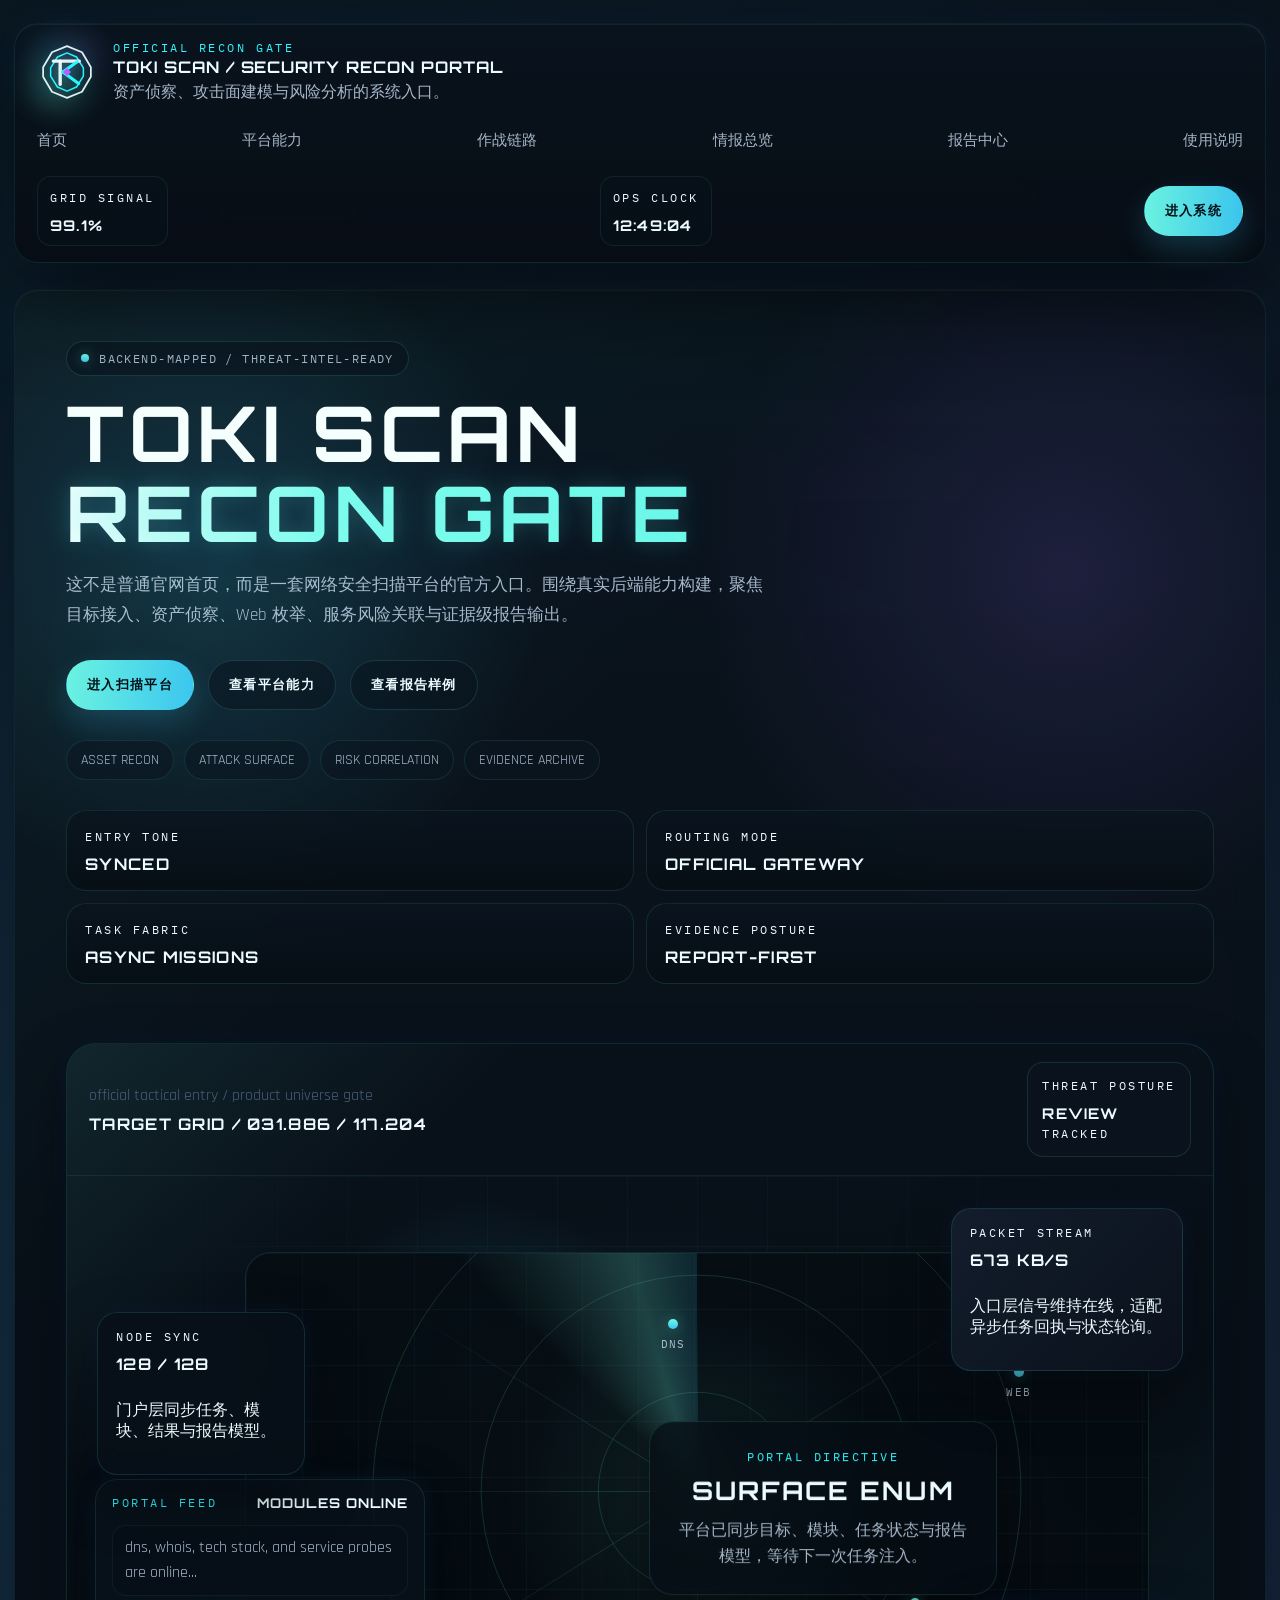
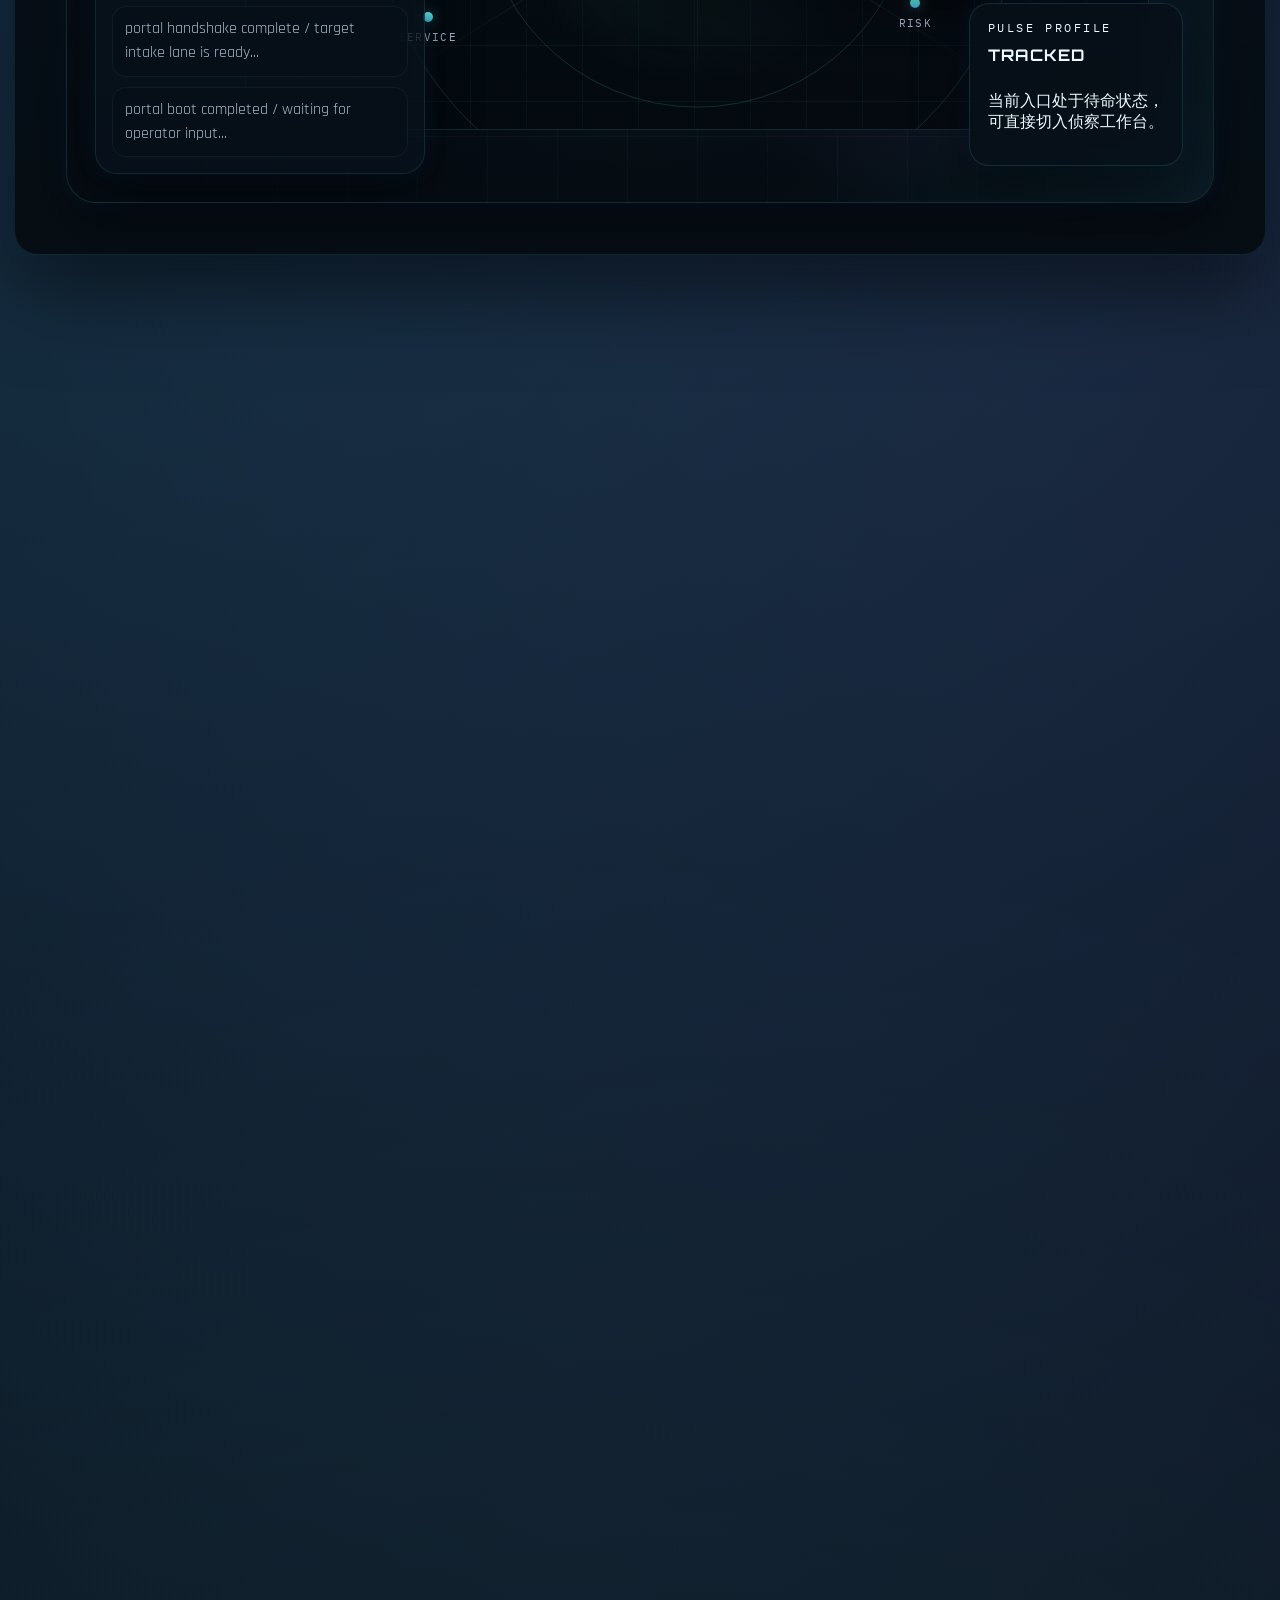
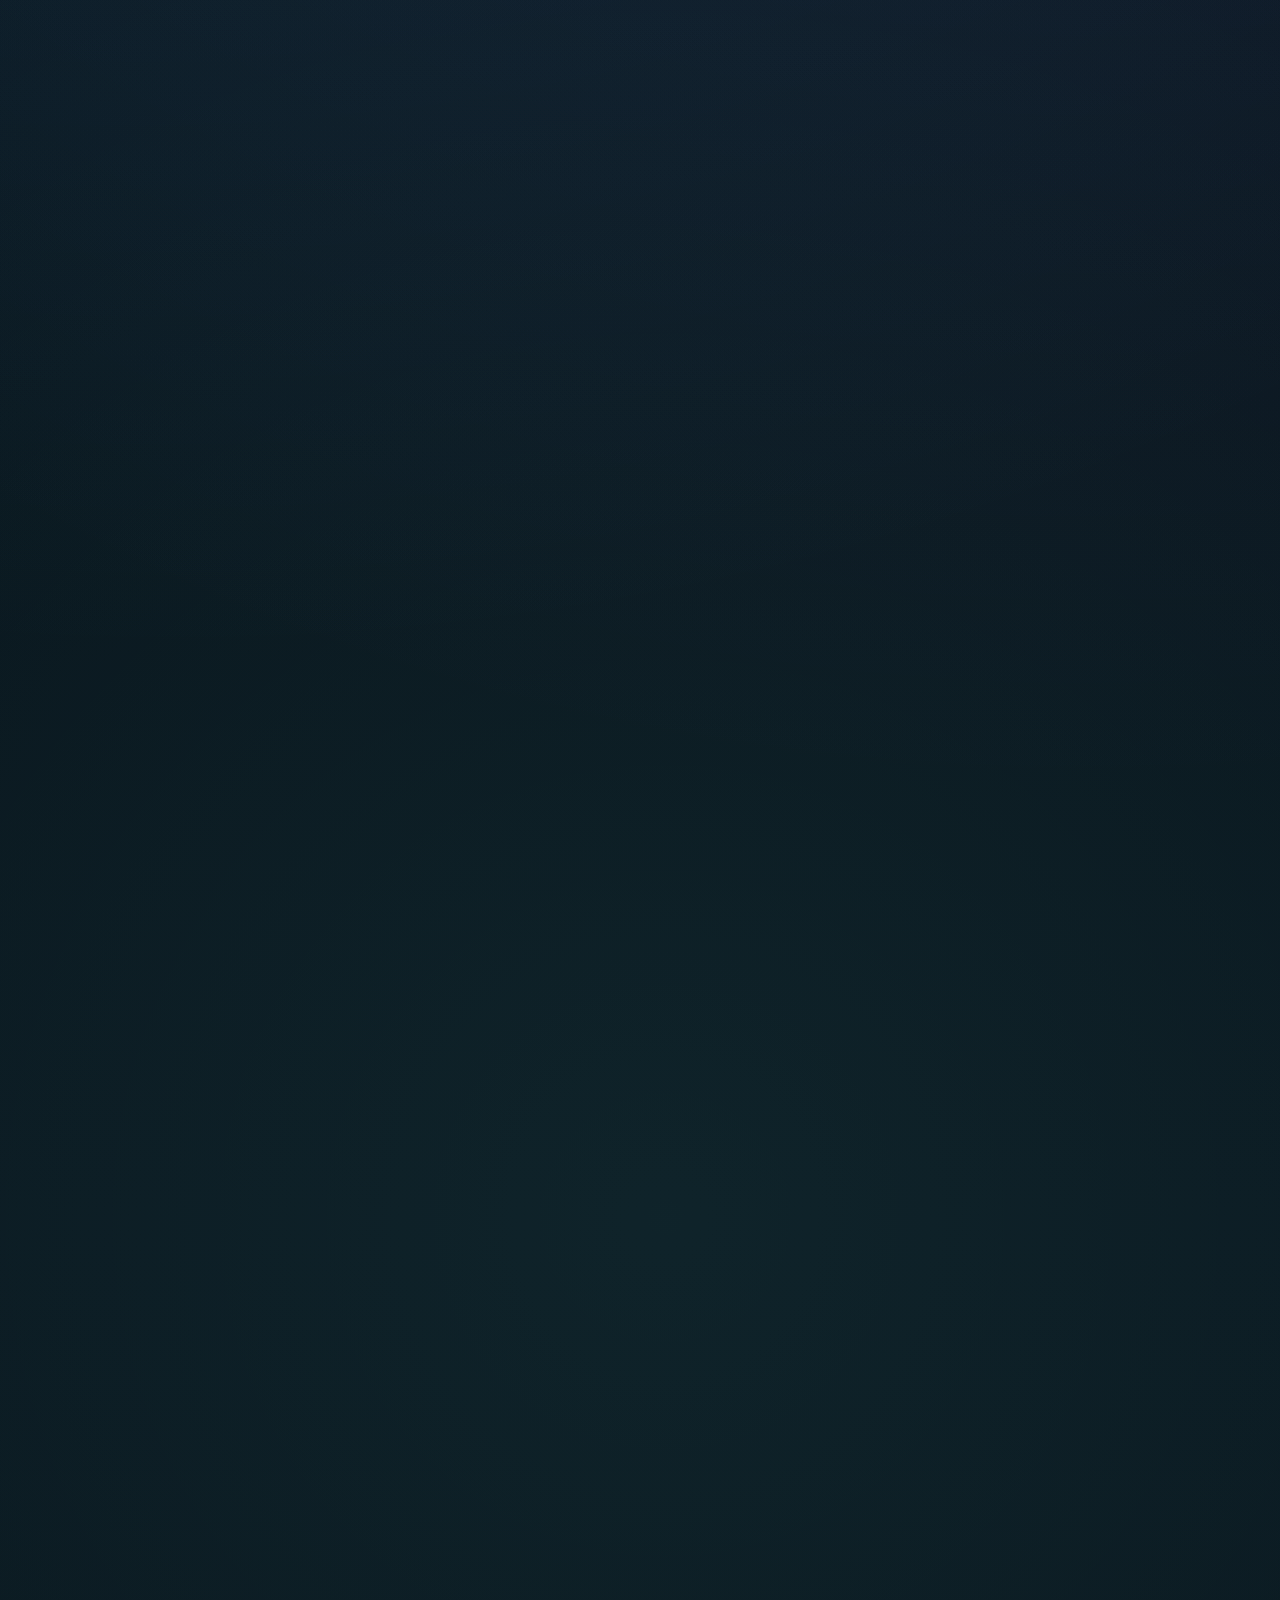
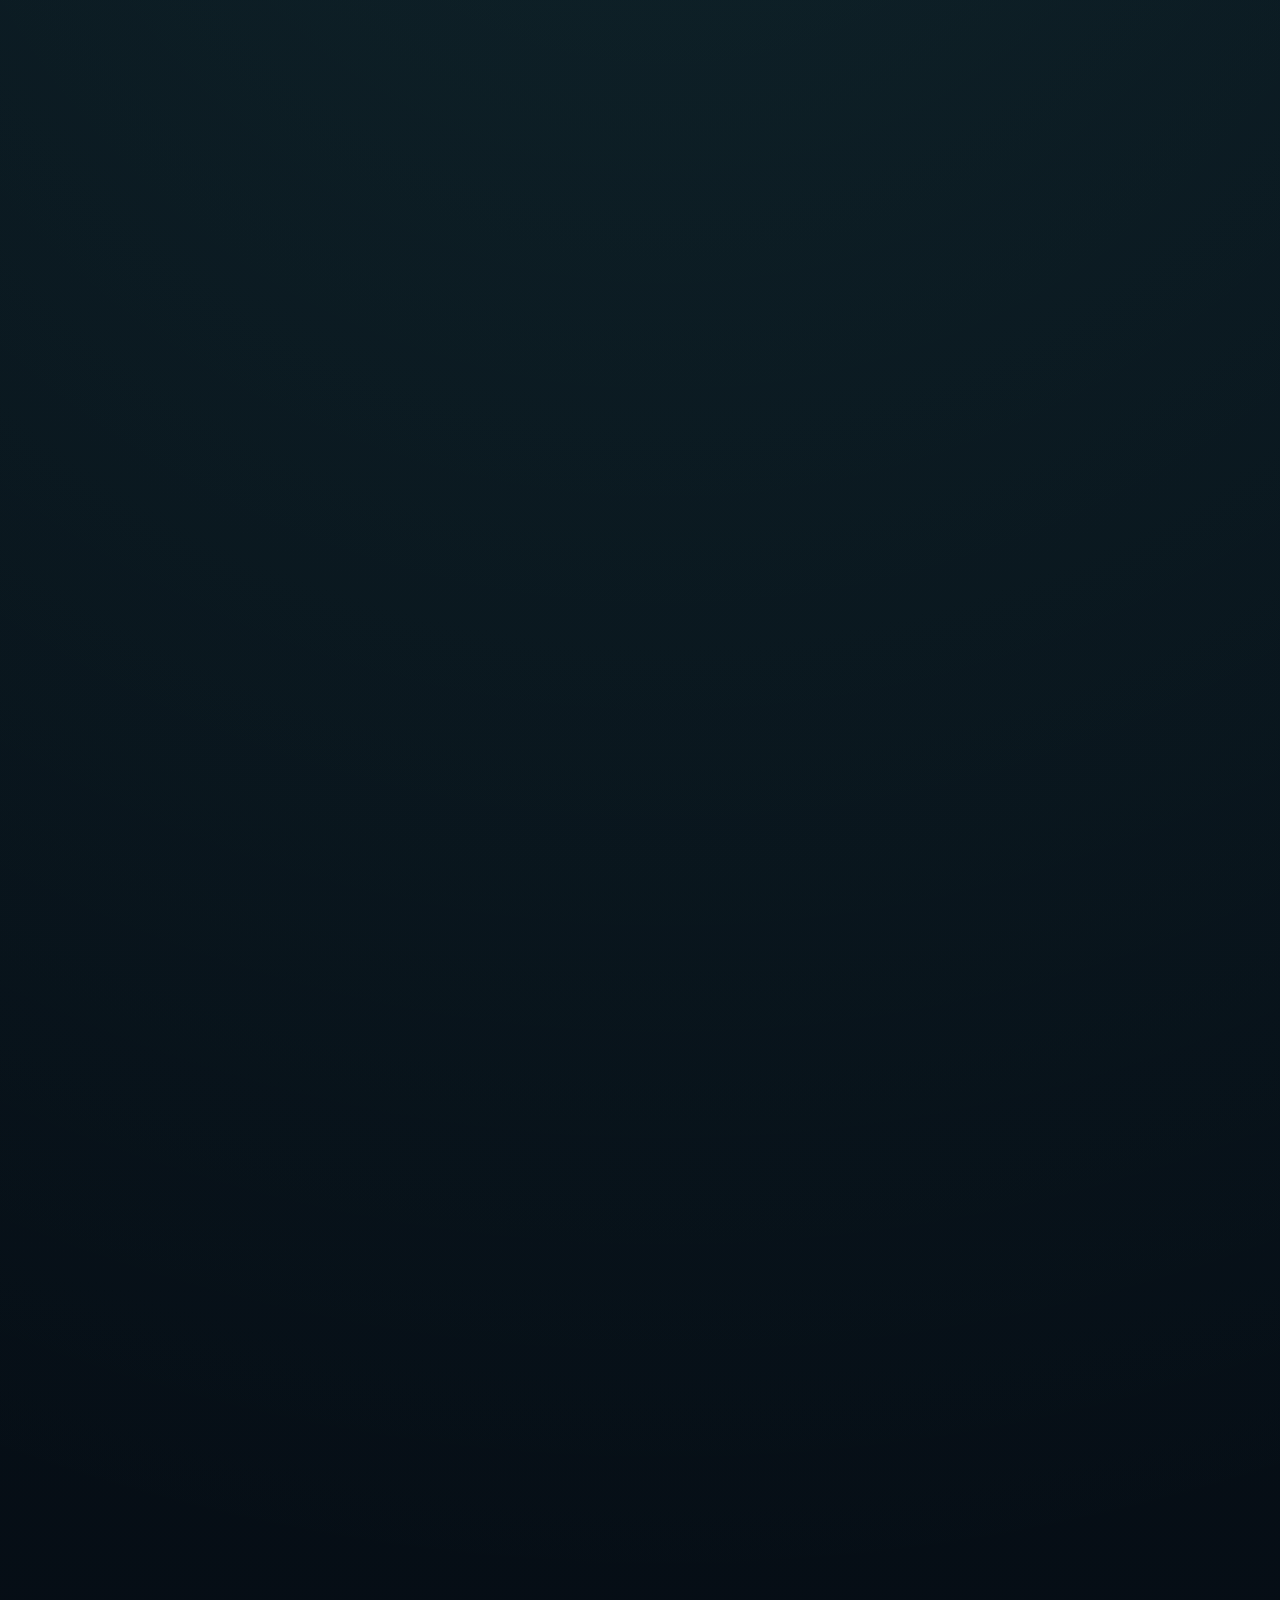
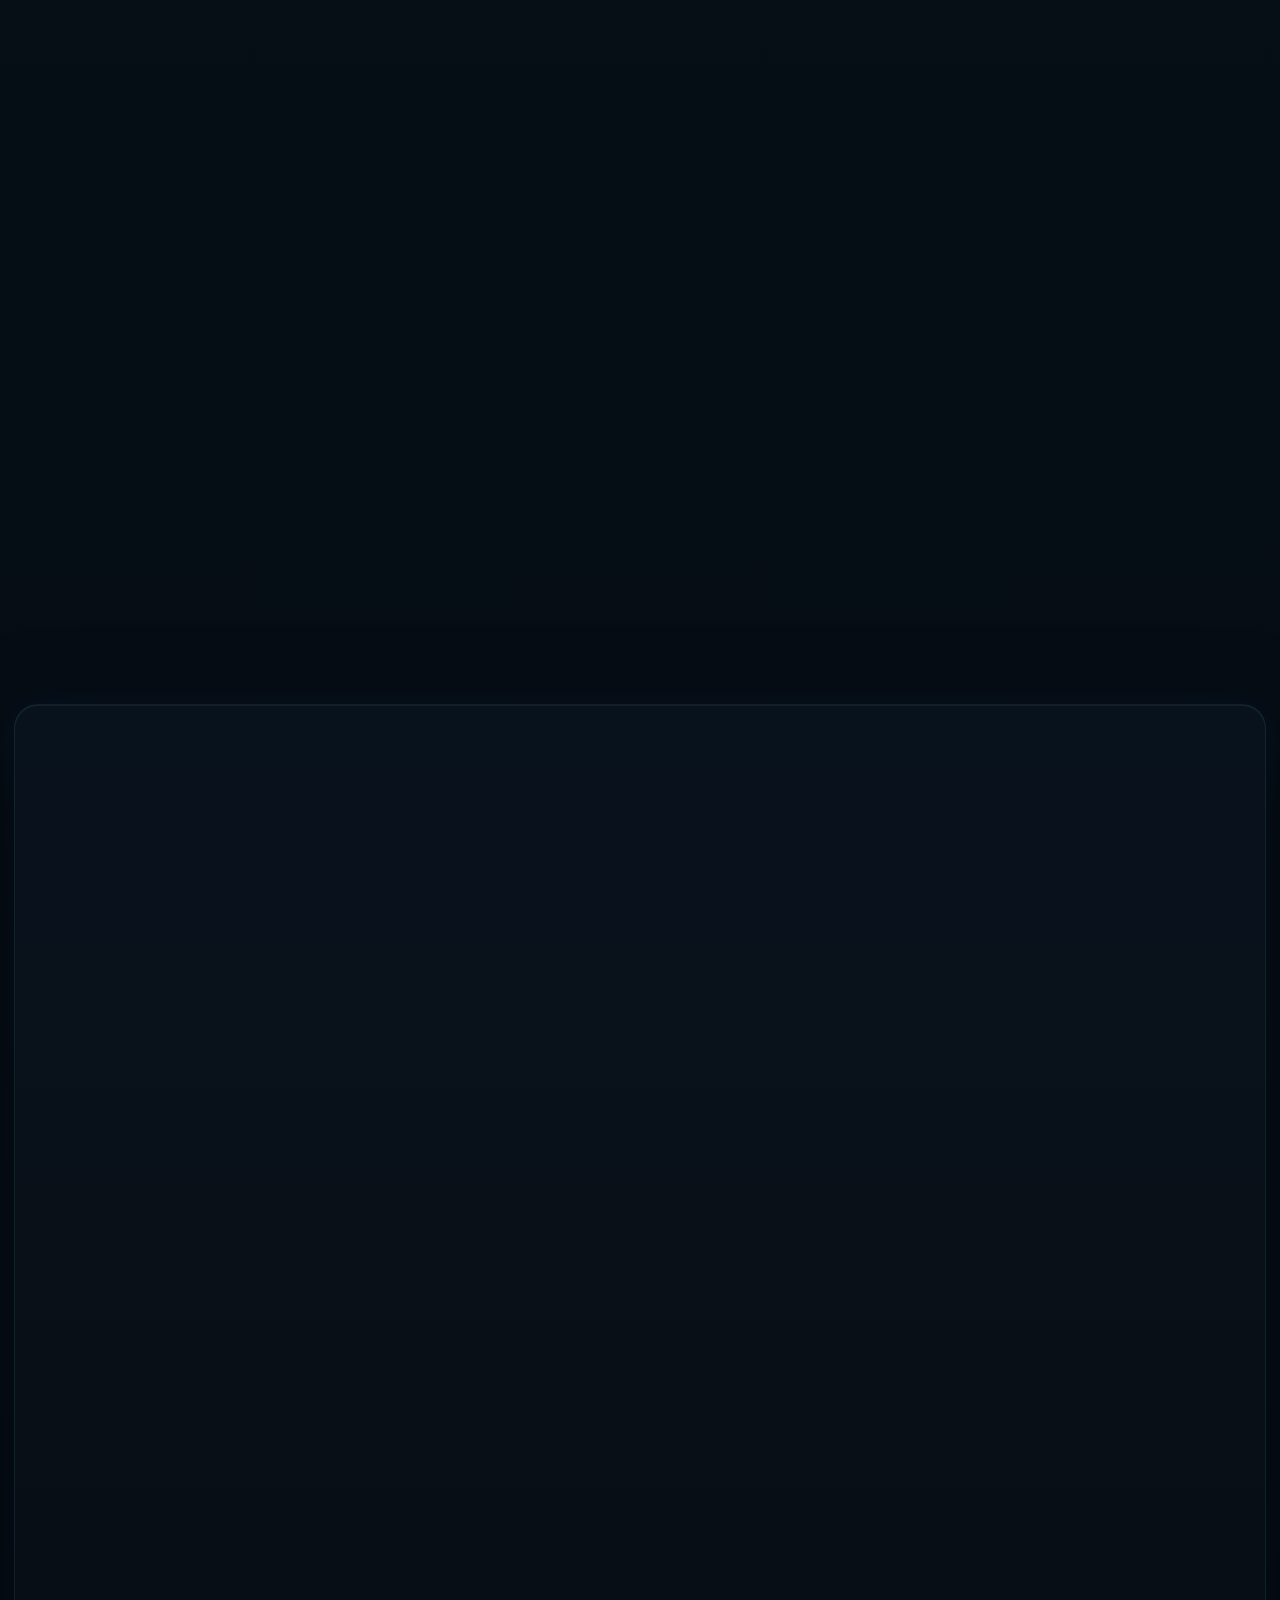
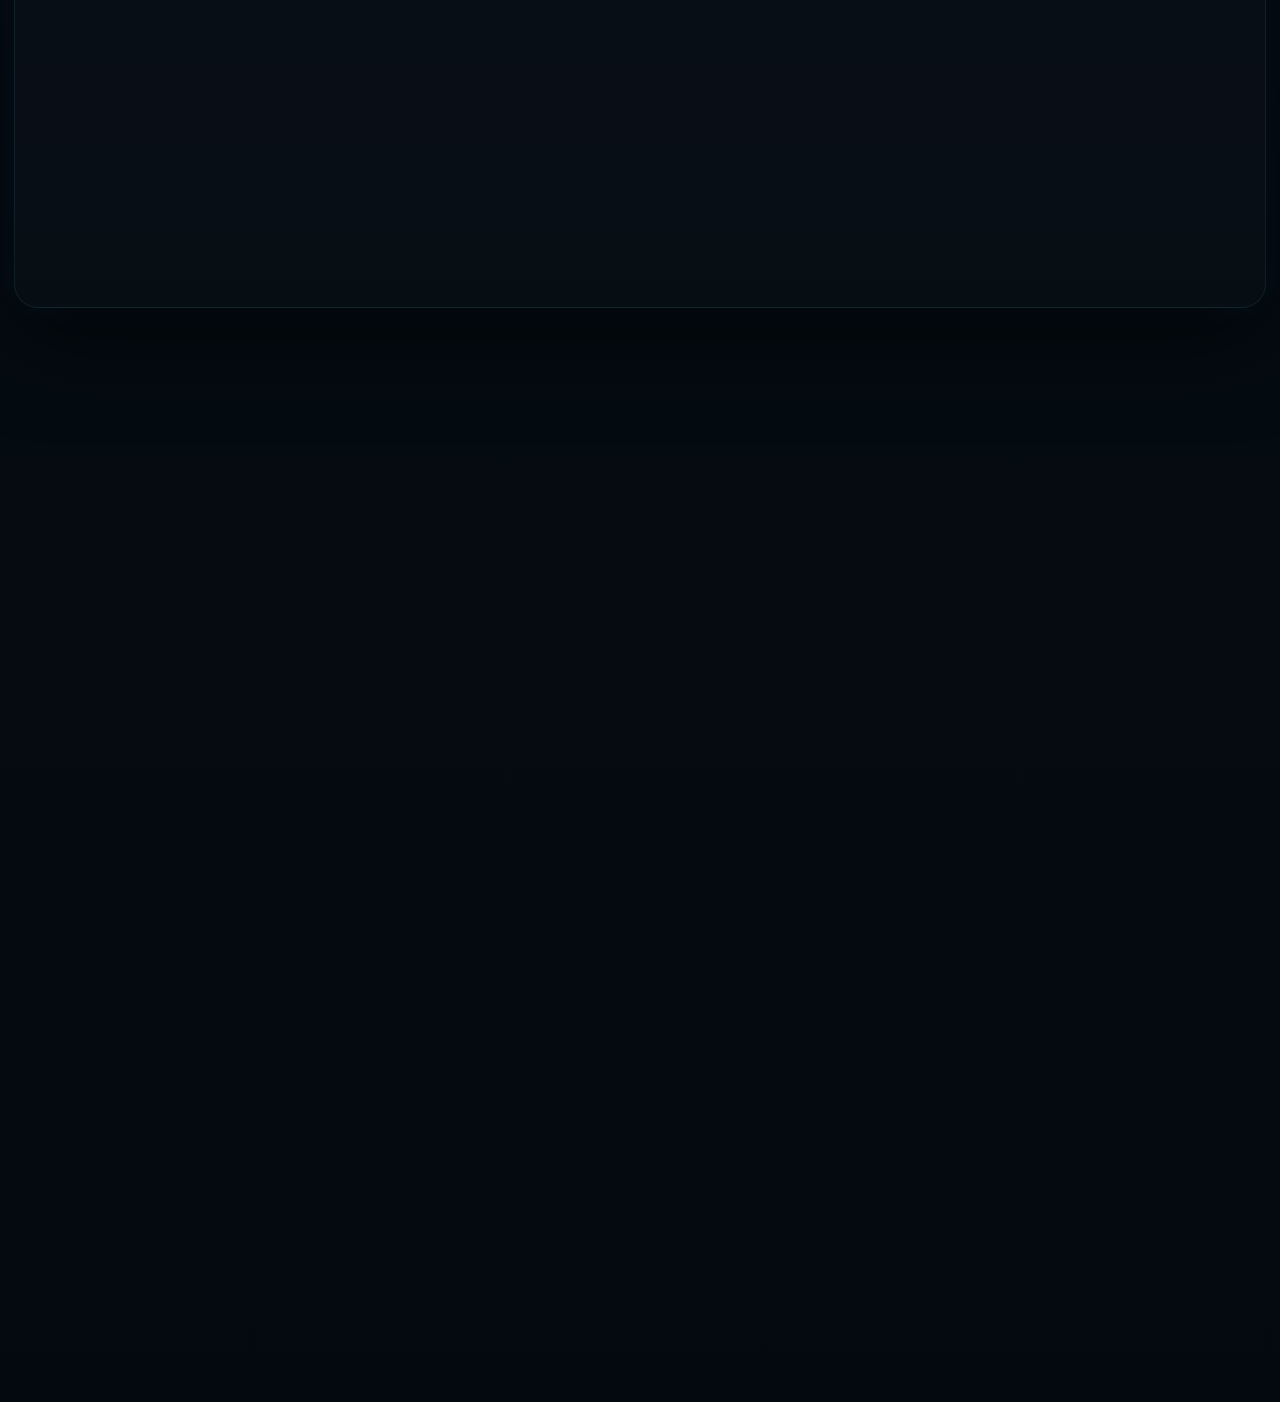
==== commit 6f0aedc8: "123" ====
--- a/frontend/index.html
+++ b/frontend/index.html
@@ -3,32 +3,599 @@
   <head>
     <meta charset="UTF-8" />
     <meta name="viewport" content="width=device-width, initial-scale=1.0" />
-    <title>TOKI Scan Console</title>
+    <title>TOKI Scan Recon Portal</title>
     <link rel="preconnect" href="https://fonts.googleapis.com" />
     <link rel="preconnect" href="https://fonts.gstatic.com" crossorigin />
     <link
       href="https://fonts.googleapis.com/css2?family=Orbitron:wght@500;700;800&family=Rajdhani:wght@500;600;700&family=IBM+Plex+Mono:wght@400;500;700&display=swap"
       rel="stylesheet"
     />
-    <link rel="stylesheet" href="./styles.css" />
+    <link rel="stylesheet" href="./theme.css" />
+    <link rel="stylesheet" href="./landing.css" />
+    <link rel="stylesheet" href="./landing-effects.css" />
   </head>
   <body>
-    <div class="scene scene--grid" aria-hidden="true"></div>
-    <div class="scene scene--scanlines" aria-hidden="true"></div>
-    <div class="scene scene--noise" aria-hidden="true"></div>
-    <div class="scene scene--aurora" aria-hidden="true"></div>
-    <div class="scene scene--beams" aria-hidden="true"></div>
-    <div class="scene scene--orbs" aria-hidden="true"></div>
-    <div class="scene scene--glow scene--glow-a" aria-hidden="true"></div>
-    <div class="scene scene--glow scene--glow-b" aria-hidden="true"></div>
-    <div class="scene scene--glow scene--glow-c" aria-hidden="true"></div>
-
-    <div class="app-shell">
-      <header class="topbar hud-panel">
-        <div class="topbar__main">
-          <div class="brand-block">
-            <h1 class="brand-lockup">
-              <span class="brand-logo" aria-hidden="true">
+    <canvas class="fx-canvas laser-rain" id="laserRain" aria-hidden="true"></canvas>
+    <canvas class="fx-canvas particle-field" id="particleField" aria-hidden="true"></canvas>
+    <div class="page-sweep" aria-hidden="true"></div>
+    <div class="transition-flash" aria-hidden="true"></div>
+    <div class="scanlines" aria-hidden="true"></div>
+    <div class="noise" aria-hidden="true"></div>
+    <div class="horizon-grid" aria-hidden="true"></div>
+
+    <div class="boot-overlay" id="bootOverlay">
+      <div class="boot-overlay__grid" aria-hidden="true"></div>
+      <div class="boot-overlay__content">
+        <p class="eyebrow">Portal Boot / Official Entry Layer</p>
+        <h1>TOKI SCAN PORTAL</h1>
+        <div class="boot-feed" id="bootFeed" aria-live="polite"></div>
+      </div>
+    </div>
+
+    <div class="landing-shell">
+      <header class="gate-nav reveal" id="top">
+        <div class="gate-nav__brand">
+          <span class="logo-mark" aria-hidden="true">
+            <svg viewBox="0 0 88 88" role="presentation" focusable="false">
+              <path
+                class="brand-logo__badge"
+                d="M44 6 66 15 79 37v14L66 73 44 82 22 73 9 51V37L22 15Z"
+              />
+              <path
+                class="brand-logo__badge-inner"
+                d="M44 16 58 22 68 38v12L58 66 44 72 30 66 20 50V38L30 22Z"
+              />
+              <path class="brand-logo__monogram brand-logo__monogram--top" d="M24 28h38" />
+              <path class="brand-logo__monogram brand-logo__monogram--stem" d="M34 28v34" />
+              <path class="brand-logo__accent" d="M38 44 59 29" />
+              <path class="brand-logo__accent" d="M38 44 61 61" />
+              <path class="brand-logo__core" d="M44 38 50 44 44 50 38 44Z" />
+            </svg>
+          </span>
+
+          <span class="brand-copy">
+            <span class="eyebrow">Official Recon Gate</span>
+            <strong>TOKI SCAN / Security Recon Portal</strong>
+            <span>资产侦察、攻击面建模与风险分析的系统入口。</span>
+          </span>
+        </div>
+
+        <nav class="gate-nav__links" aria-label="门户导航">
+          <a href="#entry">首页</a>
+          <a href="#capabilities">平台能力</a>
+          <a href="#workflow">作战链路</a>
+          <a href="#command">情报总览</a>
+          <a href="#archive">报告中心</a>
+          <a href="#protocols">使用说明</a>
+        </nav>
+
+        <div class="gate-nav__status">
+          <div class="nav-chip">
+            <span>grid signal</span>
+            <strong id="navSignal">99.1%</strong>
+          </div>
+          <div class="nav-chip">
+            <span>ops clock</span>
+            <strong id="navClock">--:--:--</strong>
+          </div>
+          <a class="launch-button" id="launchButton" href="./console.html">进入系统</a>
+        </div>
+      </header>
+
+      <section class="hero-stage reveal" id="entry">
+        <div class="hero-grid">
+          <div class="hero-copy">
+            <div class="hero-copy__intro">
+              <span class="hero-badge">
+                <i></i>
+                backend-mapped / threat-intel-ready
+              </span>
+
+              <h1 class="hero-logo-title">
+                <span>TOKI SCAN</span>
+                <span>RECON GATE</span>
+              </h1>
+
+              <p class="hero-copy__lead">
+                这不是普通官网首页，而是一套网络安全扫描平台的官方入口。围绕真实后端能力构建，聚焦目标接入、资产侦察、Web 枚举、服务风险关联与证据级报告输出。
+              </p>
+            </div>
+
+            <div class="hero-actions">
+              <a class="hero-button hero-button--primary" href="./console.html">进入扫描平台</a>
+              <a class="hero-button hero-button--ghost" href="#capabilities">查看平台能力</a>
+              <a class="hero-button hero-button--ghost" href="#archive">查看报告样例</a>
+            </div>
+
+            <div class="hero-trust-strip">
+              <span>ASSET RECON</span>
+              <span>ATTACK SURFACE</span>
+              <span>RISK CORRELATION</span>
+              <span>EVIDENCE ARCHIVE</span>
+            </div>
+
+            <div class="hero-meta">
+              <div class="meta-strip">
+                <span>entry tone</span>
+                <strong id="entryTone">READY</strong>
+              </div>
+              <div class="meta-strip">
+                <span>routing mode</span>
+                <strong>OFFICIAL GATEWAY</strong>
+              </div>
+              <div class="meta-strip">
+                <span>task fabric</span>
+                <strong>ASYNC MISSIONS</strong>
+              </div>
+              <div class="meta-strip">
+                <span>evidence posture</span>
+                <strong>REPORT-FIRST</strong>
+              </div>
+            </div>
+          </div>
+
+          <div class="hero-visual">
+            <div class="hero-visual__frame">
+              <div class="hero-visual__top">
+                <div class="hero-visual__labels">
+                  <span>official tactical entry / product universe gate</span>
+                  <strong id="heroVector">TARGET GRID / 024.110 / 121.470</strong>
+                </div>
+
+                <div class="hero-status-badge">
+                  <span>threat posture</span>
+                  <strong id="heroThreatLabel">MONITORED</strong>
+                  <span id="heroPulse">LOW</span>
+                </div>
+              </div>
+
+              <div class="hero-display">
+                <div class="hero-display__glow" aria-hidden="true"></div>
+                <div class="hero-display__grid" aria-hidden="true"></div>
+
+                <div class="core-visual" aria-hidden="true">
+                  <div class="core-visual__scope">
+                    <div class="core-visual__grid"></div>
+                    <div class="core-visual__ring core-visual__ring--outer"></div>
+                    <div class="core-visual__ring core-visual__ring--mid"></div>
+                    <div class="core-visual__ring core-visual__ring--inner"></div>
+                    <div class="core-visual__axis core-visual__axis--x"></div>
+                    <div class="core-visual__axis core-visual__axis--y"></div>
+                    <div class="core-visual__axis core-visual__axis--diag-a"></div>
+                    <div class="core-visual__axis core-visual__axis--diag-b"></div>
+                    <div class="core-visual__sweep"></div>
+                  </div>
+
+                  <div class="core-node core-node--a"><i></i><span>dns</span></div>
+                  <div class="core-node core-node--b"><i></i><span>web</span></div>
+                  <div class="core-node core-node--c"><i></i><span>service</span></div>
+                  <div class="core-node core-node--d"><i></i><span>risk</span></div>
+                </div>
+
+                <article class="hero-center-card">
+                  <span>portal directive</span>
+                  <strong id="heroCoreState">TARGET READY</strong>
+                  <p id="heroCoreNote">进入扫描工作台后即可挂载模块、发起异步任务并回收证据链。</p>
+                </article>
+
+                <article class="hero-feed hero-feed--floating">
+                  <div class="hero-feed__head">
+                    <span class="eyebrow">Portal Feed</span>
+                    <strong id="heroGateStatus">Scanner Ready</strong>
+                  </div>
+                  <div class="hero-feed__body" id="heroFeed">
+                    <div>portal boot completed / waiting for operator input...</div>
+                  </div>
+                </article>
+
+                <div class="hero-floating hero-floating--north">
+                  <article class="readout-card readout-card--accent">
+                    <span>packet stream</span>
+                    <strong id="heroPacket">682 KB/S</strong>
+                    <p>入口层信号维持在线，适配异步任务回执与状态轮询。</p>
+                  </article>
+                </div>
+
+                <div class="hero-floating hero-floating--west">
+                  <article class="readout-card">
+                    <span>node sync</span>
+                    <strong id="heroNodeSync">128 / 128</strong>
+                    <p>门户层同步任务、模块、结果与报告模型。</p>
+                  </article>
+                </div>
+
+                <div class="hero-floating hero-floating--south">
+                  <article class="readout-card">
+                    <span>pulse profile</span>
+                    <strong id="heroPulseMirror">LOW</strong>
+                    <p>当前入口处于待命状态，可直接切入侦察工作台。</p>
+                  </article>
+                </div>
+              </div>
+            </div>
+          </div>
+        </div>
+      </section>
+
+      <section class="value-section reveal" id="doctrine">
+        <div class="section-heading section-heading--split">
+          <div>
+            <p class="eyebrow">Platform Doctrine / System Declaration</p>
+            <h2>不是普通互联网产品首页，而是安全扫描系统的官方入口层。</h2>
+          </div>
+          <p>
+            首页承担平台世界观、能力总览与入口调度的职责。它不直接执行扫描，但必须让用户在进入控制台前就感受到真实的侦察体系、模块编排逻辑与风险分析压迫感。
+          </p>
+        </div>
+
+        <div class="value-grid">
+          <article class="value-card value-card--raised">
+            <span class="value-card__icon">R-01</span>
+            <strong>Asset Recon First</strong>
+            <p>从目标输入开始统一处理域名、URL、IP 与附加网段，建立后续所有侦察链路的入口语义。</p>
+          </article>
+
+          <article class="value-card">
+            <span class="value-card__icon">R-02</span>
+            <strong>Async Mission Fabric</strong>
+            <p>任务以异步模型运行，入口、队列、执行状态、回执结构与结果归档共享同一条任务总线。</p>
+          </article>
+
+          <article class="value-card value-card--raised">
+            <span class="value-card__icon">R-03</span>
+            <strong>Evidence Over Vanity</strong>
+            <p>平台强调真实数据回收与证据视图，而不是空洞展示。报告、状态、模块返回与失败路径都被视为有效信息。</p>
+          </article>
+
+          <article class="value-card">
+            <span class="value-card__icon">R-04</span>
+            <strong>Risk Correlation Engine</strong>
+            <p>从开放端口到 Web 端点，从技术指纹到 CVE 与弱配置检查，最终形成可复盘、可留痕的攻击面模型。</p>
+          </article>
+        </div>
+      </section>
+
+      <section class="capability-section reveal" id="capabilities">
+        <div class="section-heading section-heading--split">
+          <div>
+            <p class="eyebrow">Capability Matrix / Module Mount</p>
+            <h2>平台能力不是普通功能列表，而是一组可挂载、可联动的侦察模块系统。</h2>
+          </div>
+          <p>每个模块都服务于同一条链路：目标接入、资产发现、攻击面展开、风险归并、报告生成与历史复盘。</p>
+        </div>
+
+        <div class="capability-stream">
+          <div class="capability-band">
+            <div class="capability-band__copy">
+              <p class="eyebrow">Module Rack / 01</p>
+              <h3>目标输入、任务注入与前置情报展开</h3>
+              <p>入口层负责接收目标、归一化结构、注入任务队列，并为 DNS、证书透明度、被动 DNS 与 ASN 扩展准备初始上下文。</p>
+              <ul class="capability-list">
+                <li>域名 / URL / IP / CIDR 统一入口</li>
+                <li>超时、端口模式、扫描引擎等前置参数控制</li>
+                <li>CT、被动 DNS、ASN 与网段扩展能力联动</li>
+              </ul>
+            </div>
+
+            <div class="capability-band__visual">
+              <article class="capability-panel">
+                <span>target acquisition stack</span>
+                <strong>Input / Normalize / Queue</strong>
+                <div class="capability-panel__rows">
+                  <div>domain / url / ip parsing</div>
+                  <div>async job injection</div>
+                  <div>network scope extension</div>
+                </div>
+              </article>
+            </div>
+          </div>
+
+          <div class="capability-band capability-band--reverse">
+            <div class="capability-band__copy">
+              <p class="eyebrow">Module Rack / 02</p>
+              <h3>资产发现、Web 枚举与服务暴露面回收</h3>
+              <p>围绕 DNS、WHOIS、技术栈、目录探测、JS 提取、敏感路径与端口探测展开侦察，把目标从一个地址扩展成一张攻击面网络。</p>
+              <ul class="capability-list">
+                <li>DNS / WHOIS / 技术栈识别</li>
+                <li>站内爬取、接口提取、敏感路径与目录探测</li>
+                <li>IP / Port 扫描与服务清单回收</li>
+              </ul>
+            </div>
+
+            <div class="capability-band__visual">
+              <article class="capability-panel">
+                <span>surface enumeration fabric</span>
+                <strong>Web / Service / Asset Expansion</strong>
+                <div class="capability-panel__stack">
+                  <div>dns / whois / tech stack</div>
+                  <div>crawler / js extraction / dir probe</div>
+                  <div>ip ports / service banners / endpoint union</div>
+                </div>
+              </article>
+            </div>
+          </div>
+
+          <div class="capability-band">
+            <div class="capability-band__copy">
+              <p class="eyebrow">Module Rack / 03</p>
+              <h3>风险关联、证据聚合与报告归档</h3>
+              <p>平台不是停在发现层，而是继续把服务清单、CPE、CVE、弱配置检查与导出结果编排到同一份报告模型中。</p>
+              <ul class="capability-list">
+                <li>CVE 关联与弱配置检查</li>
+                <li>风险命中统计与证据视图重组</li>
+                <li>JSON 报告导出、离线导入与历史任务复盘</li>
+              </ul>
+            </div>
+
+            <div class="capability-band__visual">
+              <article class="capability-panel">
+                <span>threat correlation output</span>
+                <strong>Risk / Evidence / Archive</strong>
+                <div class="capability-panel__ledger">
+                  <div><span>service risk</span><strong>cpe + cve mapping</strong></div>
+                  <div><span>weak checks</span><strong>config exposure audit</strong></div>
+                  <div><span>report export</span><strong>json evidence package</strong></div>
+                </div>
+              </article>
+            </div>
+          </div>
+        </div>
+      </section>
+
+      <section class="workflow-section reveal" id="workflow">
+        <div class="section-heading">
+          <p class="eyebrow">Operation Chain / Recon Workflow</p>
+          <h2>平台链路从目标接入开始，不是 PPT 流程图，而是任务与证据的推进轨迹。</h2>
+        </div>
+
+        <div class="workflow-rail" aria-hidden="true"></div>
+
+        <div class="workflow-grid workflow-grid--six">
+          <article class="workflow-step">
+            <span class="workflow-step__index">01</span>
+            <strong>Target Intake</strong>
+            <p>域名、URL、IP 与扩展网段被规范化为统一任务输入。</p>
+          </article>
+
+          <article class="workflow-step">
+            <span class="workflow-step__index">02</span>
+            <strong>Module Mount</strong>
+            <p>根据目标与参数决定启用 DNS、Web、服务与风险模块。</p>
+          </article>
+
+          <article class="workflow-step">
+            <span class="workflow-step__index">03</span>
+            <strong>Async Dispatch</strong>
+            <p>任务注入后端队列，门户和控制台共享同一状态视图。</p>
+          </article>
+
+          <article class="workflow-step">
+            <span class="workflow-step__index">04</span>
+            <strong>Surface Recovery</strong>
+            <p>回收端口、服务、Web 资产、接口线索与技术指纹。</p>
+          </article>
+
+          <article class="workflow-step">
+            <span class="workflow-step__index">05</span>
+            <strong>Risk Correlation</strong>
+            <p>将服务识别结果与弱配置、CVE、情报线索进行关联。</p>
+          </article>
+
+          <article class="workflow-step">
+            <span class="workflow-step__index">06</span>
+            <strong>Report Archive</strong>
+            <p>生成统一报告结构，并进入历史任务与离线复盘链路。</p>
+          </article>
+        </div>
+      </section>
+
+      <section class="snapshot-section reveal" id="command">
+        <div class="section-heading section-heading--split">
+          <div>
+            <p class="eyebrow">Command Overview / Portal Status</p>
+            <h2>作为官网首页，它仍然必须像真实系统入口，而不是普通宣传页。</h2>
+          </div>
+          <p>这里展示平台态势、最近任务摘要、模块覆盖与当前入口信号，用来强化“官方入口 / 指挥台”而不是“营销首页”的角色。</p>
+        </div>
+
+        <div class="snapshot-layout">
+          <article class="snapshot-feature">
+            <p class="eyebrow">Command State / Entry Posture</p>
+            <h3>门户层持续监听任务总线、入口信号与模块可用性。</h3>
+            <p>
+              首页不直接执行扫描，但它展示的是同一套产品宇宙中的实时态势。只要后端在线、任务存在、样例报告可读取，这里就会形成一个真实的“平台入口摘要”。
+            </p>
+
+            <div class="snapshot-feature__rail">
+              <div>
+                <span>threat posture</span>
+                <strong id="snapshotThreat">MONITORED</strong>
+              </div>
+              <div>
+                <span>online nodes</span>
+                <strong id="snapshotNodes">128</strong>
+              </div>
+              <div>
+                <span>signal integrity</span>
+                <strong id="snapshotSignal">99.1%</strong>
+              </div>
+              <div>
+                <span>module lattice</span>
+                <strong id="snapshotModules">08</strong>
+              </div>
+            </div>
+          </article>
+
+          <div class="snapshot-grid">
+            <article class="snapshot-card">
+              <span>recent tasks</span>
+              <strong id="portalMissionCount">00</strong>
+              <p>最近任务数量，用来反映平台入口的实时任务活跃度。</p>
+            </article>
+
+            <article class="snapshot-card">
+              <span>success ratio</span>
+              <strong id="portalSuccessRate">--%</strong>
+              <p>基于最近任务状态推导的完成率，强调任务执行体系的稳定性。</p>
+            </article>
+
+            <article class="snapshot-card">
+              <span>risk findings</span>
+              <strong id="portalRiskHits">--</strong>
+              <p>从最近可用报告中提取的风险命中数，作为风险压力指标。</p>
+            </article>
+
+            <article class="snapshot-card">
+              <span>coverage matrix</span>
+              <strong id="portalCoverage">--</strong>
+              <p>结合样例报告与模块结果推导的平台覆盖能力摘要。</p>
+            </article>
+          </div>
+        </div>
+      </section>
+
+      <section class="archive-section reveal" id="archive">
+        <div class="section-heading section-heading--split">
+          <div>
+            <p class="eyebrow">Archive Deck / Mission & Report Preview</p>
+            <h2>最近任务与报告预览必须像作战记录，而不是博客列表或营销样例。</h2>
+          </div>
+          <p>这一区域承担“真实系统感”职责，用日志、任务状态、目标记录和证据摘要来证明平台不是一张静态宣传页。</p>
+        </div>
+
+        <div class="archive-layout">
+          <article class="archive-panel">
+            <div class="archive-panel__head">
+              <div>
+                <p class="eyebrow">Recent Operations</p>
+                <h3>最近任务记录</h3>
+              </div>
+              <span class="briefing-tag">mission ledger</span>
+            </div>
+
+            <div class="ops-ledger" id="portalJobList">
+              <div class="ops-ledger__empty">任务记录载入中...</div>
+            </div>
+          </article>
+
+          <article class="archive-panel archive-panel--report">
+            <div class="archive-panel__head">
+              <div>
+                <p class="eyebrow">Report Preview</p>
+                <h3>证据样例与报告摘要</h3>
+              </div>
+              <span class="briefing-tag">evidence package</span>
+            </div>
+
+            <div class="report-deck">
+              <div class="report-deck__hero">
+                <span>active report target</span>
+                <strong id="reportTarget">等待载入样例报告</strong>
+                <p id="reportSummary">门户会尝试读取 `report.json`，用于展示平台的证据模型与模块输出结构。</p>
+              </div>
+
+              <div class="report-grid">
+                <div>
+                  <span>open ports</span>
+                  <strong id="reportPorts">-</strong>
+                </div>
+                <div>
+                  <span>risk hits</span>
+                  <strong id="reportRisks">-</strong>
+                </div>
+                <div>
+                  <span>tech prints</span>
+                  <strong id="reportTech">-</strong>
+                </div>
+                <div>
+                  <span>web endpoints</span>
+                  <strong id="reportEndpoints">-</strong>
+                </div>
+              </div>
+
+              <div class="report-modules" id="reportModules">
+                <span class="report-module">waiting for report feed...</span>
+              </div>
+            </div>
+          </article>
+        </div>
+      </section>
+
+      <section class="trust-section reveal" id="protocols">
+        <div class="section-heading section-heading--split">
+          <div>
+            <p class="eyebrow">Platform Protocols / Usage Positioning</p>
+            <h2>平台价值表达采用系统声明口吻，而不是普通营销话术。</h2>
+          </div>
+          <p>它服务于扫描、侦察、分析、归档与复盘，不把自己包装成“漂亮的 SaaS 首页”，而是把入口、能力和结果结构都暴露得足够明确。</p>
+        </div>
+
+        <div class="trust-grid">
+          <article class="trust-card">
+            <span>01 / backend mapped</span>
+            <strong>官网首页与扫描工作台围绕真实后端能力构建</strong>
+            <p>任务状态、结果结构、报告模型、样例导入与风险关联不是装饰层，而是同一产品系统的一部分。</p>
+          </article>
+
+          <article class="trust-card">
+            <span>02 / operator ready</span>
+            <strong>入口页的职责是建立世界观，并把用户准确导入侦察系统</strong>
+            <p>因此首页必须承担平台介绍、任务总览、报告预览与系统入口收束，而不是只做视觉装饰。</p>
+          </article>
+
+          <article class="trust-card">
+            <span>03 / evidence first</span>
+            <strong>为资产发现、攻击面管理与风险分析提供统一入口</strong>
+            <p>无论从首页进入，还是从控制台执行，最终都回到同一个目标：让目标、模块、证据与风险形成可复盘的链路。</p>
+          </article>
+        </div>
+      </section>
+
+      <section class="transition-section reveal">
+        <div class="transition-shell">
+          <div class="transition-copy">
+            <p class="eyebrow">Final Gate / Console Transition</p>
+            <h2>切入扫描工作台，开始挂载模块、接管目标并回收证据。</h2>
+            <p>
+              门户页到这里结束，接下来进入实际操作层。你将获得目标输入、能力开关、异步任务追踪、报告导入和原始 JSON 视图等完整侦察操作面板。
+            </p>
+
+            <div class="transition-copy__notes">
+              <span>DNS / WEB / SERVICE / RISK</span>
+              <span>REPORT ARCHIVE</span>
+              <span>ASYNC JOB CONTROL</span>
+            </div>
+          </div>
+
+          <div class="transition-panel">
+            <div class="transition-panel__status">
+              <div>
+                <span>entry state</span>
+                <strong id="transitionState">READY FOR SCAN</strong>
+              </div>
+              <div>
+                <span>portal code</span>
+                <strong id="transitionCode">TKH-128-MONITORED</strong>
+              </div>
+              <div>
+                <span>launch vector</span>
+                <strong>./console.html</strong>
+              </div>
+            </div>
+
+            <div class="transition-panel__actions">
+              <a class="hero-button hero-button--primary" id="enterButton" href="./console.html">进入扫描工作台</a>
+              <a class="hero-button hero-button--ghost" href="#archive">先看任务和报告</a>
+            </div>
+          </div>
+        </div>
+      </section>
+
+      <footer class="site-footer reveal">
+        <div class="footer-grid">
+          <div class="footer-brand">
+            <div class="gate-nav__brand gate-nav__brand--footer">
+              <span class="logo-mark" aria-hidden="true">
                 <svg viewBox="0 0 88 88" role="presentation" focusable="false">
                   <path
                     class="brand-logo__badge"
@@ -45,446 +612,45 @@
                   <path class="brand-logo__core" d="M44 38 50 44 44 50 38 44Z" />
                 </svg>
               </span>
-              <span class="brand-title" data-text="TOKI SCAN">TOKI SCAN</span>
-            </h1>
-            <p class="topbar__lead">
-              围绕异步扫描任务、能力编排、实时回执与证据视图重建的网络侦察控制台。页面保持现有后端逻辑不变，但视觉系统全面重构为安全作战终端。
-            </p>
-          </div>
-
-          <div class="signal-strip" aria-hidden="true">
-            <div class="signal-chip">
-              <span>async jobs</span>
-              <strong>task queue</strong>
-            </div>
-            <div class="signal-chip">
-              <span>module fabric</span>
-              <strong>scan lanes</strong>
-            </div>
-            <div class="signal-chip">
-              <span>evidence mode</span>
-              <strong>live report</strong>
-            </div>
-          </div>
-        </div>
-
-        <div class="topbar__actions">
-          <div class="health-pill" id="healthPill" data-tone="neutral">
-            <span class="dot"></span>
-            <span id="healthText">检查 API 中</span>
-          </div>
-          <button class="button button--secondary" id="refreshJobsBtn" type="button">刷新任务</button>
-        </div>
-      </header>
-
-      <section class="hero-grid">
-        <article class="hero-card hero-card--highlight hud-panel">
-          <div class="hero-card__head">
-            <div>
-              <p class="eyebrow">Current Focus / Target Lock</p>
-              <h2 id="heroTarget">尚未锁定目标</h2>
-            </div>
-            <div class="hero-lock">
-              <span class="hero-lock__label">scan posture</span>
-              <strong>armed</strong>
-            </div>
-          </div>
-
-          <p class="hero-summary" id="heroSummary">先输入域名、URL 或 IP，再装配能力模块并发起任务。</p>
-
-          <div class="hero-metrics">
-            <div class="metric-tile">
-              <span>任务状态</span>
-              <strong id="heroStatus">Idle</strong>
-            </div>
-            <div class="metric-tile">
-              <span>已启用模块</span>
-              <strong id="heroModules">0</strong>
-            </div>
-            <div class="metric-tile">
-              <span>开放端口</span>
-              <strong id="heroPorts">-</strong>
-            </div>
-            <div class="metric-tile">
-              <span>风险条目</span>
-              <strong id="heroRisks">-</strong>
-            </div>
-          </div>
-        </article>
-
-        <article class="hero-card hero-card--briefing hud-panel">
-          <div class="hero-card__head">
-            <div>
-              <p class="eyebrow">Mission Brief / Task Model</p>
-              <h3>扫描任务如何运行</h3>
-            </div>
-            <span class="briefing-tag">backend-mapped</span>
-          </div>
-
-          <ul class="plain-list">
-            <li>创建任务后立即返回 `job_id`，前端通过轮询追踪任务状态。</li>
-            <li>状态真实存在 `queued / running / stopping / completed / failed / canceled`。</li>
-            <li>结果由 DNS、WHOIS、技术栈、IP、Web、风险等模块分段组成。</li>
-            <li>模块既可能完成，也可能未启用、跳过、失败、取消或返回空结果。</li>
-          </ul>
-        </article>
-      </section>
-
-      <main class="workspace-shell">
-        <section class="workspace-band workspace-band--control">
-          <section class="panel console-panel console-panel--scan">
-            <div class="section-head">
-              <div>
-                <p class="eyebrow">Scan Intake / Parameter Injection</p>
-                <h2>发起扫描</h2>
-              </div>
-              <div class="panel-flags">
-                <span class="console-flag">task injection</span>
-              </div>
-            </div>
-
-            <form id="scanForm" class="scan-form">
-              <section class="subsection subsection--compact subsection--primary">
-                <div class="subsection__head">
-                  <div>
-                    <p class="eyebrow">Primary Inputs</p>
-                    <h3>基础配置</h3>
-                  </div>
-                  <span class="inline-stat">首屏常用</span>
-                </div>
-
-                <div class="stack">
-                  <label class="field">
-                    <span>目标</span>
-                    <input id="targetInput" name="target" type="text" placeholder="example.com / https://target.tld / 203.0.113.5" required />
-                  </label>
-
-                  <label class="field">
-                    <span>Backend API</span>
-                    <input id="apiUrlInput" name="apiUrl" type="url" placeholder="http://127.0.0.1:8000/api/scan" />
-                  </label>
-
-                  <div class="field-grid field-grid--two">
-                    <label class="field">
-                      <span>请求超时</span>
-                      <input id="timeoutInput" name="timeout" type="number" min="1" max="300" value="10" />
-                    </label>
-                    <label class="field">
-                      <span>端口超时</span>
-                      <input id="portTimeoutInput" name="portTimeout" type="number" min="0.05" max="60" step="0.05" value="0.8" />
-                    </label>
-                  </div>
-
-                  <div class="field-grid field-grid--two">
-                    <label class="field">
-                      <span>端口模式</span>
-                      <select id="scanModeInput" name="scanMode">
-                        <option value="common">常用端口</option>
-                        <option value="full" selected>全端口</option>
-                        <option value="custom">自定义</option>
-                      </select>
-                    </label>
-                    <label class="field">
-                      <span>扫描引擎</span>
-                      <select id="portScannerInput" name="portScanner">
-                        <option value="auto" selected>auto</option>
-                        <option value="nmap">nmap</option>
-                        <option value="builtin">builtin</option>
-                      </select>
-                    </label>
-                  </div>
-
-                  <label class="field" id="customPortsField" hidden>
-                    <span>自定义端口</span>
-                    <input id="customPortsInput" name="customPorts" type="text" placeholder="22,80,443,3306 或 1-1024" />
-                  </label>
-                </div>
-              </section>
-
-              <section class="subsection subsection--compact subsection--toggles">
-                <div class="subsection__head">
-                  <div>
-                    <p class="eyebrow">Quick Toggles</p>
-                    <h3>核心开关</h3>
-                  </div>
-                  <span class="inline-stat"><strong id="moduleCount">0</strong> 个启用</span>
-                </div>
-
-                <div class="toggle-grid">
-                  <label class="toggle">
-                    <input id="tcpScanInput" type="checkbox" checked />
-                    <span>TCP 扫描</span>
-                  </label>
-                  <label class="toggle">
-                    <input id="udpScanInput" type="checkbox" checked />
-                    <span>UDP 扫描</span>
-                  </label>
-                  <label class="toggle">
-                    <input id="allowPrivateIpInput" type="checkbox" />
-                    <span>允许私网 IP</span>
-                  </label>
-                  <label class="toggle">
-                    <input id="vtScanInput" type="checkbox" />
-                    <span>VirusTotal</span>
-                  </label>
-                </div>
-
-                <div class="toki-sigil" aria-hidden="true">
-                  <svg viewBox="0 0 240 240" role="presentation" focusable="false">
-                    <path
-                      class="brand-logo__badge"
-                      d="M120 28 170 48 198 98v32L170 180 120 200 70 180 42 130V98L70 48Z"
-                    />
-                    <path
-                      class="brand-logo__badge-inner"
-                      d="M120 52 152 66 174 104v20L152 162 120 176 88 162 66 124V104L88 66Z"
-                    />
-                    <path
-                      class="brand-logo__monogram brand-logo__monogram--top"
-                      d="M78 84h84"
-                    />
-                    <path
-                      class="brand-logo__monogram brand-logo__monogram--stem"
-                      d="M100 84v74"
-                    />
-                    <path
-                      class="brand-logo__accent"
-                      d="M108 120 154 86"
-                    />
-                    <path class="brand-logo__accent" d="M108 120 158 156" />
-                    <path class="brand-logo__core" d="M120 106 132 118 120 130 108 118Z" />
-                  </svg>
-                </div>
-              </section>
-
-              <details class="subsection accordion subsection--advanced">
-                <summary class="accordion__summary">
-                  <div>
-                    <p class="eyebrow">Advanced Network</p>
-                    <h3>高级输入项</h3>
-                  </div>
-                  <span class="accordion__hint">CIDR / API Key</span>
-                </summary>
-
-                <div class="accordion__body stack">
-                  <label class="field">
-                    <span>附加 CIDR 目标</span>
-                    <textarea id="cidrTargetsInput" rows="2" placeholder="192.168.1.0/24,10.0.0.0/24"></textarea>
-                  </label>
-
-                  <div class="field-grid field-grid--two">
-                    <label class="field">
-                      <span>VirusTotal API Key</span>
-                      <input id="vtApiKeyInput" type="password" placeholder="仅在启用 VirusTotal 时需要" />
-                    </label>
-                    <label class="field">
-                      <span>NVD API Key</span>
-                      <input id="nvdApiKeyInput" type="password" placeholder="仅在启用 CVE 关联时需要" />
-                    </label>
-                  </div>
-                </div>
-              </details>
-
-              <section class="subsection subsection--modules">
-                <div class="subsection__head">
-                  <div>
-                    <p class="eyebrow">Module Matrix</p>
-                    <h3>能力挂载区</h3>
-                  </div>
-                  <span class="inline-stat">按需展开</span>
-                </div>
-
-                <div class="module-groups">
-                  <details class="module-group accordion">
-                    <summary class="accordion__summary accordion__summary--small">
-                      <div>
-                        <h4>基础增强</h4>
-                        <p class="hint">CT、被动 DNS、ASN</p>
-                      </div>
-                    </summary>
-                    <div class="accordion__body module-group__body">
-                      <label class="toggle"><input id="ctScanInput" type="checkbox" /> <span>证书透明度</span></label>
-                      <label class="toggle"><input id="passiveDnsInput" type="checkbox" /> <span>被动 DNS</span></label>
-                      <label class="toggle"><input id="asnScanInput" type="checkbox" /> <span>ASN 情报</span></label>
-                      <label class="toggle"><input id="asnExpandInput" type="checkbox" /> <span>同 C 段扩展</span></label>
-                    </div>
-                  </details>
-
-                  <details class="module-group accordion">
-                    <summary class="accordion__summary accordion__summary--small">
-                      <div>
-                        <h4>Web 资产枚举</h4>
-                        <p class="hint">爬取、JS、敏感路径、目录探测</p>
-                      </div>
-                    </summary>
-                    <div class="accordion__body module-group__body">
-                      <label class="toggle"><input id="webAssetScanInput" type="checkbox" checked /> <span>启用 Web 枚举</span></label>
-                      <label class="toggle"><input id="webCrawlerInput" type="checkbox" checked /> <span>站内爬取</span></label>
-                      <label class="toggle"><input id="webJsExtractInput" type="checkbox" checked /> <span>JS 接口提取</span></label>
-                      <label class="toggle"><input id="webSensitiveInput" type="checkbox" checked /> <span>敏感路径提取</span></label>
-                      <label class="toggle"><input id="webDirScanInput" type="checkbox" checked /> <span>目录探测</span></label>
-                      <label class="toggle"><input id="webDirFfufInput" type="checkbox" /> <span>优先 ffuf</span></label>
-                    </div>
-                  </details>
-
-                  <details class="module-group accordion" open>
-                    <summary class="accordion__summary accordion__summary--small">
-                      <div>
-                        <h4>服务风险</h4>
-                        <p class="hint">服务清单、CVE、弱配置检查</p>
-                      </div>
-                    </summary>
-                    <div class="accordion__body module-group__body">
-                      <label class="toggle"><input id="serviceRiskInput" type="checkbox" checked /> <span>启用服务风险分析</span></label>
-                      <label class="toggle"><input id="cveLookupInput" type="checkbox" checked /> <span>CVE 关联</span></label>
-                      <label class="toggle"><input id="weakChecksInput" type="checkbox" checked /> <span>弱配置检查</span></label>
-                    </div>
-                  </details>
-                </div>
-              </section>
-
-              <div class="actions actions--form">
-                <button class="button button--primary" id="startScanBtn" type="submit">创建扫描任务</button>
-                <button class="button button--danger" id="stopScanBtn" type="button" disabled>停止当前任务</button>
-              </div>
-            </form>
-          </section>
-
-          <section class="panel status-panel console-panel">
-            <div class="section-head">
-              <div>
-                <p class="eyebrow">Execution State / Live Console</p>
-                <h2>当前任务与后端状态</h2>
-              </div>
-              <div class="status-badges">
-                <span class="status-chip" id="statusChip">Idle</span>
-                <span class="status-chip status-chip--muted" id="jobIdChip">No Job</span>
-              </div>
-            </div>
-
-            <div class="status-grid">
-              <article class="stat-card">
-                <span>目标</span>
-                <strong id="currentTargetValue">-</strong>
-              </article>
-              <article class="stat-card">
-                <span>创建时间</span>
-                <strong id="createdAtValue">-</strong>
-              </article>
-              <article class="stat-card">
-                <span>运行时长</span>
-                <strong id="runtimeValue">-</strong>
-              </article>
-              <article class="stat-card">
-                <span>结果来源</span>
-                <strong id="sourceValue">-</strong>
-              </article>
-            </div>
-
-            <div class="progress-block">
-              <div class="progress-meta">
-                <span id="progressLabel">等待任务</span>
-                <strong id="progressValue">0%</strong>
-              </div>
-              <div class="progress-bar">
-                <div id="progressBar"></div>
-              </div>
-              <p class="hint console-log" id="statusMessage">状态会根据后端任务和报告结构自动推导。</p>
-            </div>
-          </section>
-        </section>
-
-        <section class="workspace-band workspace-band--support">
-          <section class="panel utility-panel">
-            <div class="section-head">
-              <div>
-                <p class="eyebrow">Report Import / Evidence Load</p>
-                <h2>导入已有结果</h2>
-              </div>
-              <div class="panel-flags">
-                <span class="console-flag">offline review</span>
-              </div>
-            </div>
-
-            <div class="stack">
-              <input id="reportFileInput" type="file" accept=".json,application/json" />
-              <button class="button button--secondary" id="loadSampleBtn" type="button">载入样例报告</button>
-              <p class="hint console-log console-log--muted" id="importHint">可以直接加载 `report.json`，用于离线查看结果结构。</p>
-            </div>
-          </section>
-
-          <section class="panel utility-panel">
-            <div class="section-head">
-              <div>
-                <p class="eyebrow">Job History / Ops Ledger</p>
-                <h2>历史任务</h2>
-              </div>
-              <div class="panel-flags">
-                <span class="console-flag">last missions</span>
-                <button class="button button--secondary button--compact" id="clearJobsBtn" type="button">清空历史</button>
-              </div>
-            </div>
-            <div id="jobsList" class="job-list empty-state">还没有可展示的任务。</div>
-          </section>
-        </section>
-
-        <section class="panel intelligence-panel">
-          <div class="section-head section-head--intelligence">
-            <div>
-              <p class="eyebrow">Intelligence Deck / Evidence Matrix</p>
-              <h2>分析结果与证据视图</h2>
-            </div>
-            <div class="panel-flags">
-              <span class="console-flag">report matrix</span>
-            </div>
-          </div>
-
-          <div class="tabs" id="resultTabs">
-            <button class="tab is-active" type="button" data-tab="overview">总览</button>
-            <button class="tab" type="button" data-tab="identity">基础情报</button>
-            <button class="tab" type="button" data-tab="infrastructure">网络与资产</button>
-            <button class="tab" type="button" data-tab="web">Web 枚举</button>
-            <button class="tab" type="button" data-tab="risk">风险分析</button>
-            <button class="tab" type="button" data-tab="raw">原始 JSON</button>
-          </div>
-
-          <div class="tab-panels">
-            <section class="tab-panel is-active" data-panel="overview">
-              <div id="overviewPanel"></div>
-            </section>
-            <section class="tab-panel" data-panel="identity">
-              <div id="identityPanel"></div>
-            </section>
-            <section class="tab-panel" data-panel="infrastructure">
-              <div id="infrastructurePanel"></div>
-            </section>
-            <section class="tab-panel" data-panel="web">
-              <div id="webPanel"></div>
-            </section>
-            <section class="tab-panel" data-panel="risk">
-              <div id="riskPanel"></div>
-            </section>
-            <section class="tab-panel" data-panel="raw">
-              <pre class="raw-view" id="rawJsonView">暂无数据</pre>
-            </section>
-          </div>
-        </section>
-      </main>
+
+              <span class="brand-copy">
+                <span class="eyebrow">Official Entry Deck</span>
+                <strong>TOKI SCAN / Recon Portal</strong>
+                <span>网络侦察、资产发现、风险分析与证据归档平台入口。</span>
+              </span>
+            </div>
+
+            <p>门户页负责世界观建立、能力展示、平台总览与系统入口收束；控制台负责真实扫描、任务追踪与结果分析。</p>
+            <p class="footer-note">TOKI Scan Portal / Security Recon Platform / Official Gateway Layer</p>
+          </div>
+
+          <div class="footer-column">
+            <p class="eyebrow">Navigation</p>
+            <a href="#entry">门户首页</a>
+            <a href="#capabilities">平台能力</a>
+            <a href="#workflow">作战链路</a>
+            <a href="#command">情报总览</a>
+          </div>
+
+          <div class="footer-column">
+            <p class="eyebrow">Operations</p>
+            <a href="#archive">任务记录</a>
+            <a href="#archive">报告样例</a>
+            <a href="./console.html">扫描工作台</a>
+            <a href="#protocols">使用说明</a>
+          </div>
+
+          <div class="footer-column">
+            <p class="eyebrow">System Scope</p>
+            <span>DNS / WHOIS / TECH / WEB</span>
+            <span>IP / PORT / SERVICE / CVE</span>
+            <span>JSON EXPORT / HISTORY / REVIEW</span>
+            <span>ASYNC JOBS / EVIDENCE MATRIX</span>
+          </div>
+        </div>
+      </footer>
     </div>
 
-    <template id="cardTemplate">
-      <article class="data-card">
-        <div class="data-card__head">
-          <div>
-            <p class="eyebrow"></p>
-            <h3></h3>
-          </div>
-          <span class="badge"></span>
-        </div>
-        <div class="data-card__body"></div>
-      </article>
-    </template>
-
-    <script src="./app.js"></script>
+    <script src="./landing.js"></script>
   </body>
 </html>
--- a/frontend/theme.css
+++ b/frontend/theme.css
@@ -0,0 +1,177 @@
+:root {
+  color-scheme: dark;
+
+  --font-display: "Orbitron", sans-serif;
+  --font-body: "Rajdhani", sans-serif;
+  --font-mono: "IBM Plex Mono", monospace;
+
+  --display: var(--font-display);
+  --body: var(--font-body);
+  --mono: var(--font-mono);
+
+  --bg-root: #02030b;
+  --bg-root-alt: #07091d;
+  --bg-0: #02030b;
+  --bg-1: #07091d;
+  --bg-2: #0d1230;
+  --bg-3: #101b46;
+
+  --bg-panel: linear-gradient(180deg, rgba(16, 10, 38, 0.86), rgba(5, 8, 20, 0.96));
+  --bg-panel-elevated: linear-gradient(180deg, rgba(19, 14, 48, 0.9), rgba(7, 10, 24, 0.98));
+  --bg-panel-soft: rgba(10, 12, 32, 0.78);
+  --bg-panel-muted: rgba(8, 11, 30, 0.9);
+  --bg-chip: rgba(11, 15, 36, 0.86);
+  --bg-input: linear-gradient(180deg, rgba(12, 16, 36, 0.98), rgba(5, 8, 18, 1));
+  --bg-input-disabled: rgba(12, 15, 29, 0.54);
+  --bg-accent: linear-gradient(
+    135deg,
+    rgba(9, 14, 35, 0.98) 0%,
+    rgba(15, 48, 124, 0.88) 24%,
+    rgba(87, 29, 158, 0.84) 58%,
+    rgba(7, 11, 30, 0.98) 100%
+  );
+  --bg-danger: linear-gradient(135deg, rgba(40, 9, 22, 0.98), rgba(117, 17, 45, 0.88));
+
+  --panel: rgba(8, 16, 24, 0.72);
+  --panel-strong: rgba(8, 18, 27, 0.88);
+  --panel-soft: rgba(10, 19, 28, 0.48);
+  --panel-glass: rgba(11, 23, 35, 0.58);
+  --panel-overlay: linear-gradient(
+    130deg,
+    rgba(44, 247, 255, 0.18) 0%,
+    rgba(44, 247, 255, 0.05) 22%,
+    rgba(47, 132, 255, 0.08) 38%,
+    rgba(184, 91, 255, 0.16) 70%,
+    rgba(255, 77, 200, 0.14) 100%
+  );
+  --mask: rgba(2, 4, 14, 0.62);
+
+  --accent-cyan: #2cf7ff;
+  --accent-blue: #2f84ff;
+  --accent-violet: #b85bff;
+  --accent-pink: #ff4dc8;
+  --accent-lime: #7cff65;
+
+  --cyan: var(--accent-cyan);
+  --cyan-hot: #3fd4ff;
+  --blue: #63a4ff;
+  --mint: #91ffc9;
+  --violet: var(--accent-violet);
+  --alert: #ff7fb0;
+
+  --success: #63ffb1;
+  --warning: #ffc25a;
+  --danger: #ff5a79;
+  --danger-strong: #ff2b53;
+
+  --text-primary: #ecfbff;
+  --text-secondary: #b6d7f7;
+  --text-muted: #7f96b8;
+  --text-dim: #4a5d79;
+
+  --text: var(--text-primary);
+  --text-soft: rgba(210, 230, 250, 0.78);
+
+  --line-dim: rgba(44, 247, 255, 0.2);
+  --line-strong: rgba(44, 247, 255, 0.38);
+  --line-violet: rgba(184, 91, 255, 0.34);
+  --line-danger: rgba(255, 90, 121, 0.34);
+  --grid-line: rgba(61, 247, 255, 0.12);
+
+  --line: var(--line-dim);
+  --line-hot: rgba(61, 210, 255, 0.3);
+
+  --radius-xl: 24px;
+  --radius-lg: 18px;
+  --radius-md: 12px;
+  --radius-sm: 8px;
+
+  --space-1: 6px;
+  --space-2: 10px;
+  --space-3: 14px;
+  --space-4: 18px;
+  --space-5: 24px;
+  --space-6: 32px;
+  --space-7: 40px;
+
+  --motion-fast: 140ms;
+  --motion-base: 220ms;
+  --motion-slow: 360ms;
+
+  --max-width: 1880px;
+
+  --shadow-panel:
+    0 30px 90px rgba(0, 0, 0, 0.58),
+    0 0 32px rgba(47, 132, 255, 0.08),
+    inset 0 1px 0 rgba(255, 255, 255, 0.06);
+  --shadow-soft: 0 16px 40px rgba(0, 0, 0, 0.36);
+  --shadow-float:
+    0 22px 56px rgba(0, 0, 0, 0.42),
+    0 0 26px rgba(47, 132, 255, 0.08);
+
+  --glow-cyan:
+    0 0 0 1px rgba(44, 247, 255, 0.24),
+    0 0 22px rgba(44, 247, 255, 0.22),
+    0 0 48px rgba(44, 247, 255, 0.14);
+  --glow-violet:
+    0 0 0 1px rgba(184, 91, 255, 0.24),
+    0 0 22px rgba(184, 91, 255, 0.22),
+    0 0 48px rgba(184, 91, 255, 0.14);
+  --glow-danger:
+    0 0 0 1px rgba(255, 90, 121, 0.2),
+    0 0 24px rgba(255, 90, 121, 0.2),
+    0 0 46px rgba(255, 90, 121, 0.1);
+  --glow-success:
+    0 0 0 1px rgba(99, 255, 177, 0.2),
+    0 0 24px rgba(99, 255, 177, 0.2),
+    0 0 46px rgba(99, 255, 177, 0.12);
+  --glow-rgb:
+    0 0 0 1px rgba(44, 247, 255, 0.18),
+    0 0 20px rgba(44, 247, 255, 0.2),
+    0 0 34px rgba(184, 91, 255, 0.18),
+    0 0 52px rgba(255, 77, 200, 0.12);
+}
+
+.brand-logo__badge,
+.brand-logo__badge-inner,
+.brand-logo__monogram,
+.brand-logo__accent {
+  fill: none;
+  stroke-linecap: round;
+  stroke-linejoin: round;
+}
+
+.brand-logo__badge {
+  stroke: rgba(241, 252, 255, 0.94);
+  stroke-width: 2.6;
+  filter: drop-shadow(0 0 10px rgba(44, 247, 255, 0.2));
+}
+
+.brand-logo__badge-inner {
+  stroke-width: 2.2;
+  stroke: var(--accent-cyan);
+  filter: drop-shadow(0 0 10px rgba(44, 247, 255, 0.26));
+}
+
+.brand-logo__monogram {
+  stroke-width: 5;
+  stroke: rgba(245, 253, 255, 0.96);
+  filter:
+    drop-shadow(0 0 8px rgba(255, 255, 255, 0.16))
+    drop-shadow(0 0 14px rgba(44, 247, 255, 0.14));
+}
+
+.brand-logo__accent {
+  stroke-width: 4.6;
+  stroke: var(--accent-cyan);
+  filter: drop-shadow(0 0 10px rgba(44, 247, 255, 0.28));
+}
+
+.brand-logo__core {
+  fill: var(--accent-violet);
+  transform-origin: center;
+  transform-box: fill-box;
+  filter:
+    drop-shadow(0 0 8px rgba(44, 247, 255, 0.3))
+    drop-shadow(0 0 16px rgba(184, 91, 255, 0.24));
+}
--- a/frontend/landing.css
+++ b/frontend/landing.css
@@ -0,0 +1,2121 @@
+:root {
+  --radius-xxl: 32px;
+  --shadow-elevated: 0 24px 80px rgba(0, 0, 0, 0.36);
+}
+
+*,
+*::before,
+*::after {
+  box-sizing: border-box;
+}
+
+html {
+  width: 100%;
+  min-height: 100%;
+  scroll-behavior: smooth;
+  overflow-x: hidden;
+  background-color: #02050a;
+}
+
+body {
+  margin: 0;
+  width: 100%;
+  min-height: 100vh;
+  font-family: var(--body);
+  color: var(--text);
+  background:
+    radial-gradient(circle at 14% 12%, rgba(63, 212, 255, 0.18), transparent 26%),
+    radial-gradient(circle at 84% 16%, rgba(155, 114, 255, 0.12), transparent 24%),
+    radial-gradient(circle at 52% 40%, rgba(111, 251, 232, 0.08), transparent 30%),
+    linear-gradient(180deg, #02050a 0%, #07111a 40%, #03070c 100%);
+  background-color: #02050a;
+  overflow-x: hidden;
+  overflow-y: auto;
+  -webkit-overflow-scrolling: touch;
+}
+
+body::before {
+  content: "";
+  position: fixed;
+  inset: 0;
+  pointer-events: none;
+  background:
+    linear-gradient(90deg, rgba(112, 247, 234, 0.03), transparent 20%, transparent 80%, rgba(63, 212, 255, 0.04)),
+    radial-gradient(circle at center, transparent 34%, rgba(0, 0, 0, 0.46) 100%);
+  z-index: -2;
+}
+
+::selection {
+  background: rgba(111, 251, 232, 0.24);
+}
+
+a {
+  color: inherit;
+  text-decoration: none;
+}
+
+button,
+input,
+select,
+textarea {
+  font: inherit;
+}
+
+.fx-canvas,
+.page-sweep,
+.transition-flash,
+.scanlines,
+.noise,
+.horizon-grid,
+.boot-overlay {
+  position: fixed;
+  inset: 0;
+}
+
+.fx-canvas,
+.page-sweep,
+.transition-flash,
+.scanlines,
+.noise,
+.horizon-grid {
+  pointer-events: none;
+}
+
+.laser-rain {
+  z-index: -6;
+  opacity: 0.14;
+}
+
+.particle-field {
+  z-index: -5;
+  opacity: 0.22;
+}
+
+.page-sweep {
+  z-index: 8;
+  opacity: 0;
+  background: linear-gradient(
+    180deg,
+    rgba(255, 255, 255, 0) 0%,
+    rgba(111, 251, 232, 0.03) 34%,
+    rgba(111, 251, 232, 0.2) 49%,
+    rgba(63, 212, 255, 0.08) 56%,
+    rgba(255, 255, 255, 0) 100%
+  );
+  mix-blend-mode: screen;
+  transform: translateY(-120%);
+}
+
+body.sweep-active .page-sweep {
+  animation: landingSweep 1s cubic-bezier(0.16, 0.84, 0.32, 1);
+}
+
+.transition-flash {
+  z-index: 12;
+  opacity: 0;
+  background:
+    radial-gradient(circle at center, rgba(255, 255, 255, 0.18), transparent 34%),
+    radial-gradient(circle at center, rgba(111, 251, 232, 0.1), transparent 62%);
+}
+
+body.is-entering .transition-flash {
+  animation: landingFlash 0.44s ease forwards;
+}
+
+.scanlines {
+  z-index: -1;
+  opacity: 0.12;
+  background: repeating-linear-gradient(
+    180deg,
+    rgba(255, 255, 255, 0.024) 0,
+    rgba(255, 255, 255, 0.024) 1px,
+    transparent 2px,
+    transparent 5px
+  );
+}
+
+.noise {
+  z-index: -1;
+  opacity: 0.04;
+  background-image: radial-gradient(circle at 18% 16%, rgba(255, 255, 255, 0.18) 0 1px, transparent 1.4px);
+  background-size: 200px 200px;
+}
+
+.horizon-grid {
+  z-index: -4;
+  top: auto;
+  height: 48vh;
+  background:
+    linear-gradient(180deg, transparent, rgba(111, 251, 232, 0.07)),
+    repeating-linear-gradient(90deg, rgba(111, 251, 232, 0.08) 0 1px, transparent 1px 118px),
+    repeating-linear-gradient(180deg, rgba(63, 212, 255, 0.06) 0 1px, transparent 1px 84px);
+  transform-origin: center bottom;
+  transform: perspective(1400px) rotateX(78deg);
+}
+
+.boot-overlay {
+  z-index: 30;
+  display: grid;
+  place-items: center;
+  background:
+    linear-gradient(180deg, rgba(0, 0, 0, 0.94), rgba(3, 7, 12, 0.98)),
+    radial-gradient(circle at center, rgba(111, 251, 232, 0.12), transparent 44%);
+  transition: opacity 0.8s ease, visibility 0.8s ease;
+}
+
+.boot-overlay__grid {
+  position: absolute;
+  inset: 0;
+  background:
+    repeating-linear-gradient(90deg, rgba(111, 251, 232, 0.05) 0 1px, transparent 1px 120px),
+    repeating-linear-gradient(180deg, rgba(63, 212, 255, 0.05) 0 1px, transparent 1px 100px);
+  mask-image: radial-gradient(circle at center, black 34%, transparent 86%);
+}
+
+.boot-overlay__content {
+  position: relative;
+  width: min(760px, calc(100vw - 40px));
+  padding: 34px;
+  border: 1px solid rgba(111, 251, 232, 0.2);
+  background: rgba(7, 17, 26, 0.74);
+  border-radius: 26px;
+  box-shadow: var(--shadow-panel);
+  backdrop-filter: blur(18px);
+}
+
+.eyebrow,
+.nav-chip span,
+.hero-status-badge span,
+.meta-strip span,
+.readout-card span,
+.value-card__icon,
+.snapshot-card span,
+.trust-card span,
+.transition-panel__status span,
+.footer-column .eyebrow {
+  font-family: var(--mono);
+  font-size: 0.72rem;
+  letter-spacing: 0.22em;
+  text-transform: uppercase;
+}
+
+.eyebrow {
+  margin: 0;
+  color: var(--cyan);
+}
+
+.boot-overlay h1,
+.brand-copy strong,
+.hero-copy h1,
+.section-heading h2,
+.transition-copy h2,
+.transition-panel strong,
+.capability-band__copy h3,
+.workflow-step strong,
+.snapshot-feature h3 {
+  font-family: var(--display);
+  letter-spacing: 0.06em;
+  text-transform: uppercase;
+}
+
+.boot-overlay h1 {
+  margin: 0 0 18px;
+  font-size: clamp(2rem, 4.8vw, 4rem);
+  line-height: 0.96;
+}
+
+.boot-feed {
+  display: grid;
+  gap: 8px;
+  color: var(--text-soft);
+}
+
+body.is-loaded .boot-overlay {
+  opacity: 0;
+  visibility: hidden;
+}
+
+.landing-shell {
+  position: relative;
+  z-index: 1;
+  width: min(var(--max-width), calc(100vw - clamp(24px, 3vw, 72px)));
+  margin: 0 auto;
+  padding: clamp(16px, 1.8vw, 24px) 0 64px;
+}
+
+.gate-nav,
+.hero-stage,
+.snapshot-section,
+.transition-shell,
+.site-footer {
+  position: relative;
+}
+
+.gate-nav,
+.hero-stage,
+.snapshot-section,
+.transition-shell,
+.site-footer {
+  border: 1px solid rgba(111, 251, 232, 0.08);
+  border-radius: var(--radius-xl);
+  background:
+    linear-gradient(180deg, rgba(10, 20, 30, 0.76), rgba(7, 13, 20, 0.92)),
+    var(--panel);
+  box-shadow: var(--shadow-panel);
+  backdrop-filter: blur(18px);
+}
+
+.gate-nav {
+  display: grid;
+  grid-template-columns: minmax(240px, 1fr) auto auto;
+  align-items: center;
+  gap: 26px;
+  padding: 16px 22px;
+  margin-bottom: 26px;
+  position: sticky;
+  top: 18px;
+  z-index: 10;
+  transition: background 0.28s ease, border-color 0.28s ease, box-shadow 0.28s ease, transform 0.28s ease;
+}
+
+body.is-nav-scrolled .gate-nav {
+  background:
+    linear-gradient(180deg, rgba(8, 18, 28, 0.88), rgba(6, 12, 18, 0.94)),
+    var(--panel-strong);
+  border-color: rgba(111, 251, 232, 0.12);
+  box-shadow: 0 20px 50px rgba(0, 0, 0, 0.42);
+}
+
+.gate-nav__brand {
+  display: inline-flex;
+  align-items: center;
+  gap: 16px;
+  min-width: 0;
+}
+
+.brand-copy {
+  display: grid;
+  gap: 4px;
+  min-width: 0;
+}
+
+.brand-copy span:last-child {
+  color: var(--text-soft);
+  line-height: 1.5;
+}
+
+.brand-copy strong {
+  display: block;
+  font-size: 1rem;
+  line-height: 1.1;
+}
+
+.logo-mark {
+  position: relative;
+  width: 60px;
+  height: 60px;
+  flex: 0 0 auto;
+  display: grid;
+  place-items: center;
+  filter: drop-shadow(0 0 16px rgba(111, 251, 232, 0.2));
+}
+
+.logo-mark::before,
+.logo-mark::after {
+  content: "";
+  position: absolute;
+  inset: -6px;
+  border-radius: 22px;
+  pointer-events: none;
+}
+
+.logo-mark::before {
+  background: conic-gradient(from 120deg, rgba(111, 251, 232, 0), rgba(111, 251, 232, 0.4), rgba(63, 212, 255, 0.24), rgba(155, 114, 255, 0.28), rgba(111, 251, 232, 0));
+  filter: blur(14px);
+  opacity: 0.62;
+  animation: landingLogoPulse 4.8s ease-in-out infinite;
+}
+
+.logo-mark::after {
+  inset: -2px;
+  background: linear-gradient(110deg, transparent 15%, rgba(255, 255, 255, 0.5) 48%, transparent 72%);
+  opacity: 0;
+  transform: translateX(-130%) skewX(-18deg);
+  animation: landingLogoSweep 6.6s ease-in-out infinite;
+}
+
+.logo-mark svg {
+  position: relative;
+  z-index: 1;
+  width: 100%;
+  height: 100%;
+}
+
+.gate-nav__links {
+  display: inline-flex;
+  align-items: center;
+  gap: 18px;
+  flex-wrap: wrap;
+}
+
+.gate-nav__links a {
+  position: relative;
+  color: var(--text-soft);
+  font-size: 0.94rem;
+  transition: color 0.2s ease;
+}
+
+.gate-nav__links a::after {
+  content: "";
+  position: absolute;
+  left: 0;
+  bottom: -7px;
+  width: 100%;
+  height: 1px;
+  background: linear-gradient(90deg, rgba(111, 251, 232, 0), rgba(111, 251, 232, 0.7), rgba(63, 212, 255, 0));
+  transform: scaleX(0.28);
+  transform-origin: center;
+  opacity: 0;
+  transition: transform 0.2s ease, opacity 0.2s ease;
+}
+
+.gate-nav__links a:hover {
+  color: var(--text);
+}
+
+.gate-nav__links a:hover::after {
+  opacity: 1;
+  transform: scaleX(1);
+}
+
+.gate-nav__status {
+  display: inline-flex;
+  align-items: center;
+  justify-content: flex-end;
+  gap: 12px;
+  flex-wrap: wrap;
+}
+
+.nav-chip {
+  min-width: 108px;
+  padding: 10px 12px;
+  border: 1px solid rgba(111, 251, 232, 0.08);
+  border-radius: 14px;
+  background: rgba(8, 17, 25, 0.72);
+}
+
+.nav-chip strong {
+  display: block;
+  margin-top: 8px;
+  font-family: var(--display);
+  font-size: 0.92rem;
+  letter-spacing: 0.08em;
+}
+
+.launch-button,
+.hero-button {
+  display: inline-flex;
+  align-items: center;
+  justify-content: center;
+  min-height: 50px;
+  padding: 0 20px;
+  border-radius: 999px;
+  border: 1px solid rgba(111, 251, 232, 0.14);
+  letter-spacing: 0.1em;
+  text-transform: uppercase;
+  font-size: 0.82rem;
+  font-weight: 600;
+  transition: transform 0.22s ease, border-color 0.22s ease, background 0.22s ease, box-shadow 0.22s ease, color 0.22s ease;
+}
+
+.launch-button,
+.hero-button--primary {
+  color: #031016;
+  background: linear-gradient(92deg, rgba(111, 251, 232, 0.96), rgba(63, 212, 255, 0.92));
+  border-color: transparent;
+  box-shadow: 0 12px 30px rgba(63, 212, 255, 0.2);
+}
+
+.hero-button--ghost {
+  color: var(--text);
+  background: rgba(10, 21, 31, 0.56);
+}
+
+.launch-button:hover,
+.hero-button:hover {
+  transform: translateY(-2px);
+}
+
+.launch-button:hover,
+.hero-button--primary:hover {
+  box-shadow: 0 16px 34px rgba(63, 212, 255, 0.26);
+}
+
+.hero-button--ghost:hover {
+  border-color: rgba(111, 251, 232, 0.26);
+  background: rgba(13, 28, 40, 0.78);
+}
+
+.hero-stage {
+  min-height: calc(100svh - clamp(112px, 11vw, 148px));
+  padding: clamp(40px, 4vw, 68px);
+  overflow: hidden;
+  display: grid;
+}
+
+.hero-stage::before {
+  content: "";
+  position: absolute;
+  inset: 0;
+  background:
+    radial-gradient(circle at 16% 18%, rgba(63, 212, 255, 0.16), transparent 20%),
+    radial-gradient(circle at 84% 18%, rgba(155, 114, 255, 0.14), transparent 22%),
+    linear-gradient(135deg, rgba(111, 251, 232, 0.05), transparent 36%);
+  pointer-events: none;
+}
+
+.hero-grid {
+  position: relative;
+  z-index: 1;
+  display: grid;
+  grid-template-columns: minmax(0, 0.9fr) minmax(760px, 1.1fr);
+  gap: clamp(44px, 4.6vw, 96px);
+  align-items: stretch;
+  min-height: 100%;
+}
+
+.hero-copy {
+  display: grid;
+  align-content: center;
+  gap: 30px;
+  min-width: 0;
+}
+
+.hero-copy__intro {
+  display: grid;
+  gap: 22px;
+}
+
+.hero-badge {
+  display: inline-flex;
+  align-items: center;
+  gap: 10px;
+  width: fit-content;
+  padding: 9px 14px;
+  border: 1px solid rgba(111, 251, 232, 0.14);
+  border-radius: 999px;
+  background: rgba(10, 21, 31, 0.64);
+  color: var(--text-soft);
+  font-family: var(--mono);
+  font-size: 0.74rem;
+  letter-spacing: 0.12em;
+  text-transform: uppercase;
+}
+
+.hero-badge i {
+  width: 8px;
+  height: 8px;
+  border-radius: 50%;
+  background: linear-gradient(180deg, rgba(111, 251, 232, 1), rgba(63, 212, 255, 0.92));
+  box-shadow: 0 0 14px rgba(111, 251, 232, 0.44);
+}
+
+.hero-logo-title {
+  margin: 0;
+  display: grid;
+  gap: 10px;
+  max-width: 11ch;
+  font-size: clamp(3.35rem, 6vw, 7.25rem);
+  line-height: 0.92;
+  text-wrap: balance;
+}
+
+.hero-logo-title span:first-child {
+  color: #f5fffd;
+}
+
+.hero-logo-title span:last-child {
+  background: linear-gradient(95deg, #f5fffd 0%, #85ffee 18%, #6ffbe8 44%, #3fd4ff 72%, #b885ff 100%);
+  background-size: 200% auto;
+  -webkit-background-clip: text;
+  background-clip: text;
+  color: transparent;
+  text-shadow:
+    0 0 18px rgba(111, 251, 232, 0.14),
+    0 0 36px rgba(63, 212, 255, 0.18);
+  animation: landingTitleSpectrum 7.4s linear infinite;
+}
+
+.hero-copy__lead {
+  margin: 0;
+  max-width: 700px;
+  color: var(--text-soft);
+  font-size: clamp(1.04rem, 1vw, 1.16rem);
+  line-height: 1.78;
+}
+
+.hero-actions {
+  display: flex;
+  align-items: center;
+  gap: 14px;
+  flex-wrap: wrap;
+}
+
+.hero-trust-strip {
+  display: flex;
+  flex-wrap: wrap;
+  gap: 10px;
+}
+
+.hero-trust-strip span {
+  padding: 10px 14px;
+  border-radius: 999px;
+  border: 1px solid rgba(111, 251, 232, 0.1);
+  background: rgba(11, 22, 33, 0.56);
+  color: var(--text-soft);
+  font-size: 0.88rem;
+}
+
+.hero-meta {
+  display: grid;
+  grid-template-columns: repeat(2, minmax(0, 1fr));
+  gap: 12px;
+}
+
+.meta-strip {
+  display: grid;
+  gap: 10px;
+  padding: 18px 18px 16px;
+  border-radius: 20px;
+  border: 1px solid rgba(111, 251, 232, 0.1);
+  background: linear-gradient(180deg, rgba(10, 21, 31, 0.84), rgba(7, 14, 21, 0.8));
+}
+
+.meta-strip strong {
+  font-family: var(--display);
+  font-size: 1rem;
+  letter-spacing: 0.08em;
+  text-transform: uppercase;
+}
+
+.hero-visual {
+  position: relative;
+  min-height: 100%;
+}
+
+.hero-visual__frame {
+  position: relative;
+  display: grid;
+  grid-template-rows: auto minmax(0, 1fr);
+  min-height: clamp(720px, 78svh, 940px);
+  height: 100%;
+  border-radius: 30px;
+  border: 1px solid rgba(111, 251, 232, 0.12);
+  background:
+    linear-gradient(180deg, rgba(9, 17, 27, 0.94), rgba(6, 12, 18, 0.9)),
+    rgba(6, 12, 18, 0.92);
+  box-shadow: var(--shadow-float);
+  overflow: hidden;
+}
+
+.hero-visual__frame::before {
+  content: "";
+  position: absolute;
+  inset: 0;
+  background: linear-gradient(135deg, rgba(111, 251, 232, 0.09), transparent 24%, transparent 76%, rgba(63, 212, 255, 0.08));
+  pointer-events: none;
+}
+
+.hero-visual__top {
+  position: relative;
+  z-index: 1;
+  display: flex;
+  align-items: center;
+  justify-content: space-between;
+  gap: 18px;
+  padding: 18px 22px;
+  border-bottom: 1px solid rgba(111, 251, 232, 0.08);
+}
+
+.hero-visual__labels {
+  display: grid;
+  gap: 8px;
+}
+
+.hero-visual__labels span {
+  color: var(--text-dim);
+}
+
+.hero-visual__labels strong {
+  font-family: var(--display);
+  letter-spacing: 0.08em;
+  text-transform: uppercase;
+}
+
+.hero-status-badge {
+  min-width: 118px;
+  padding: 12px 14px;
+  border-radius: 16px;
+  border: 1px solid rgba(111, 251, 232, 0.12);
+  background: rgba(11, 21, 31, 0.74);
+}
+
+.hero-status-badge strong {
+  display: block;
+  margin-top: 8px;
+  font-family: var(--display);
+  font-size: 0.92rem;
+  letter-spacing: 0.08em;
+}
+
+.hero-display {
+  position: relative;
+  min-height: 0;
+  height: 100%;
+  padding: clamp(28px, 2vw, 38px);
+}
+
+.hero-display__glow,
+.hero-display__grid {
+  position: absolute;
+  inset: 0;
+  pointer-events: none;
+}
+
+.hero-display__glow {
+  background:
+    radial-gradient(circle at 36% 30%, rgba(63, 212, 255, 0.14), transparent 20%),
+    radial-gradient(circle at 72% 64%, rgba(155, 114, 255, 0.12), transparent 24%),
+    radial-gradient(circle at center, rgba(111, 251, 232, 0.08), transparent 44%);
+}
+
+.hero-display__grid {
+  background:
+    linear-gradient(rgba(111, 251, 232, 0.04) 1px, transparent 1px),
+    linear-gradient(90deg, rgba(63, 212, 255, 0.04) 1px, transparent 1px);
+  background-size: 70px 70px;
+  mask-image: radial-gradient(circle at center, black 54%, transparent 92%);
+}
+
+.core-visual {
+  position: absolute;
+  inset: 76px 64px 72px 178px;
+}
+
+.core-visual__scope {
+  position: absolute;
+  inset: 0;
+  border-radius: 26px;
+  border: 1px solid rgba(111, 251, 232, 0.12);
+  overflow: hidden;
+  background:
+    radial-gradient(circle at center, rgba(111, 251, 232, 0.08), transparent 38%),
+    linear-gradient(180deg, rgba(6, 13, 19, 0.94), rgba(4, 10, 15, 0.9));
+}
+
+.core-visual__grid,
+.core-visual__ring,
+.core-visual__axis,
+.core-visual__sweep {
+  position: absolute;
+}
+
+.core-visual__grid {
+  inset: 0;
+  background:
+    linear-gradient(rgba(111, 251, 232, 0.04) 1px, transparent 1px),
+    linear-gradient(90deg, rgba(63, 212, 255, 0.04) 1px, transparent 1px);
+  background-size: 56px 56px;
+}
+
+.core-visual__ring {
+  inset: 50%;
+  transform: translate(-50%, -50%);
+  border-radius: 50%;
+  border: 1px solid rgba(111, 251, 232, 0.14);
+}
+
+.core-visual__ring--outer {
+  width: 72%;
+  aspect-ratio: 1;
+}
+
+.core-visual__ring--mid {
+  width: 48%;
+  aspect-ratio: 1;
+}
+
+.core-visual__ring--inner {
+  width: 22%;
+  aspect-ratio: 1;
+}
+
+.core-visual__axis {
+  background: linear-gradient(90deg, transparent, rgba(111, 251, 232, 0.18), transparent);
+}
+
+.core-visual__axis--x {
+  left: 12%;
+  right: 12%;
+  top: 50%;
+  height: 1px;
+}
+
+.core-visual__axis--y {
+  top: 12%;
+  bottom: 12%;
+  left: 50%;
+  width: 1px;
+  background: linear-gradient(180deg, transparent, rgba(111, 251, 232, 0.18), transparent);
+}
+
+.core-visual__axis--diag-a,
+.core-visual__axis--diag-b {
+  width: 76%;
+  height: 1px;
+  left: 12%;
+  top: 50%;
+  transform-origin: center;
+}
+
+.core-visual__axis--diag-a {
+  transform: rotate(32deg);
+}
+
+.core-visual__axis--diag-b {
+  transform: rotate(-32deg);
+}
+
+.core-visual__sweep {
+  inset: 0;
+  background: conic-gradient(
+    from 0deg,
+    rgba(111, 251, 232, 0) 0deg,
+    rgba(111, 251, 232, 0) 314deg,
+    rgba(111, 251, 232, 0.22) 344deg,
+    rgba(63, 212, 255, 0.12) 360deg
+  );
+  mix-blend-mode: screen;
+  animation: landingRadarSpin 9.2s linear infinite;
+}
+
+.core-node {
+  position: absolute;
+  display: grid;
+  gap: 8px;
+  justify-items: center;
+  color: var(--text-soft);
+  font-family: var(--mono);
+  font-size: 0.68rem;
+  letter-spacing: 0.12em;
+  text-transform: uppercase;
+}
+
+.core-node i {
+  width: 10px;
+  height: 10px;
+  border-radius: 50%;
+  background: linear-gradient(180deg, rgba(111, 251, 232, 1), rgba(63, 212, 255, 0.9));
+  box-shadow: 0 0 14px rgba(111, 251, 232, 0.36);
+}
+
+.core-node--a {
+  top: 14%;
+  left: 46%;
+}
+
+.core-node--b {
+  top: 24%;
+  right: 13%;
+}
+
+.core-node--c {
+  bottom: 18%;
+  left: 17%;
+}
+
+.core-node--d {
+  bottom: 21%;
+  right: 24%;
+}
+
+.hero-center-card {
+  position: absolute;
+  left: 66%;
+  top: 53%;
+  transform: translate(-50%, -50%);
+  z-index: 3;
+  width: min(348px, calc(100% - 360px));
+  padding: 24px 28px;
+  border-radius: 24px;
+  border: 1px solid rgba(111, 251, 232, 0.12);
+  background: rgba(6, 14, 21, 0.76);
+  box-shadow: 0 16px 40px rgba(0, 0, 0, 0.34);
+  text-align: center;
+  backdrop-filter: blur(18px);
+}
+
+.hero-center-card span {
+  display: inline-block;
+  margin-bottom: 10px;
+  font-family: var(--mono);
+  font-size: 0.72rem;
+  letter-spacing: 0.22em;
+  text-transform: uppercase;
+  color: var(--cyan);
+}
+
+.hero-center-card strong {
+  display: block;
+  margin-bottom: 12px;
+  font-family: var(--display);
+  font-size: clamp(1.4rem, 2vw, 1.9rem);
+  letter-spacing: 0.08em;
+  text-transform: uppercase;
+}
+
+.hero-center-card p {
+  margin: 0;
+  color: var(--text-soft);
+  line-height: 1.62;
+}
+
+.hero-feed {
+  position: relative;
+  border-radius: 22px;
+  border: 1px solid rgba(111, 251, 232, 0.1);
+  background: rgba(9, 19, 28, 0.84);
+  box-shadow: var(--shadow-float);
+}
+
+.hero-feed--floating {
+  position: absolute;
+  left: 28px;
+  bottom: 28px;
+  z-index: 2;
+  width: min(330px, calc(100% - 470px));
+  min-width: 280px;
+}
+
+.hero-feed__head {
+  display: flex;
+  align-items: center;
+  justify-content: space-between;
+  gap: 10px;
+  padding: 14px 16px 0;
+}
+
+.hero-feed__head strong {
+  font-family: var(--display);
+  font-size: 0.84rem;
+  letter-spacing: 0.08em;
+  text-transform: uppercase;
+}
+
+.hero-feed__body {
+  display: grid;
+  gap: 10px;
+  padding: 14px 16px 16px;
+  color: var(--text-soft);
+}
+
+.hero-feed__body > div {
+  padding: 10px 12px;
+  border-radius: 14px;
+  background: rgba(7, 15, 23, 0.8);
+  border: 1px solid rgba(111, 251, 232, 0.06);
+  line-height: 1.52;
+}
+
+.hero-floating {
+  position: absolute;
+  z-index: 3;
+}
+
+.hero-floating--north {
+  top: 32px;
+  right: 30px;
+  width: 232px;
+}
+
+.hero-floating--west {
+  left: 30px;
+  top: 136px;
+  width: 208px;
+}
+
+.hero-floating--south {
+  right: 30px;
+  bottom: 36px;
+  width: 214px;
+}
+
+.readout-card {
+  display: grid;
+  gap: 10px;
+  padding: 16px 18px;
+  border-radius: 20px;
+  border: 1px solid rgba(111, 251, 232, 0.12);
+  background: rgba(8, 16, 25, 0.82);
+  box-shadow: var(--shadow-float);
+  backdrop-filter: blur(14px);
+}
+
+.readout-card strong {
+  font-family: var(--display);
+  font-size: 1rem;
+  letter-spacing: 0.08em;
+  text-transform: uppercase;
+}
+
+.readout-card--accent {
+  background:
+    linear-gradient(135deg, rgba(19, 30, 45, 0.92), rgba(11, 18, 30, 0.82)),
+    rgba(9, 16, 24, 0.86);
+}
+
+.section-heading {
+  display: grid;
+  gap: 14px;
+  margin-bottom: 28px;
+}
+
+.section-heading--split {
+  grid-template-columns: minmax(0, 0.95fr) minmax(280px, 0.7fr);
+  align-items: end;
+}
+
+.section-heading h2 {
+  margin: 0;
+  font-size: clamp(1.7rem, 3vw, 3rem);
+  line-height: 1.04;
+}
+
+.section-heading p {
+  margin: 0;
+  color: var(--text-soft);
+  line-height: 1.68;
+}
+
+.value-section,
+.capability-section,
+.workflow-section,
+.archive-section,
+.trust-section {
+  margin-top: 34px;
+  padding: 10px 0;
+  content-visibility: auto;
+  contain-intrinsic-size: 1px 520px;
+}
+
+.value-grid,
+.workflow-grid,
+.trust-grid {
+  display: grid;
+  gap: 18px;
+}
+
+.value-grid {
+  grid-template-columns: repeat(4, minmax(0, 1fr));
+}
+
+.value-card,
+.workflow-step,
+.trust-card {
+  position: relative;
+  overflow: hidden;
+  border: 1px solid rgba(111, 251, 232, 0.08);
+  border-radius: 24px;
+  background:
+    linear-gradient(180deg, rgba(9, 18, 28, 0.82), rgba(7, 13, 20, 0.9)),
+    rgba(8, 15, 22, 0.88);
+  box-shadow: var(--shadow-float);
+}
+
+.value-card {
+  display: grid;
+  gap: 18px;
+  min-height: 240px;
+  padding: 24px;
+}
+
+.value-card::before,
+.workflow-step::before,
+.trust-card::before,
+.capability-panel::before,
+.snapshot-card::before,
+.snapshot-feature::before,
+.transition-panel::before,
+.site-footer::before {
+  content: "";
+  position: absolute;
+  inset: 0;
+  border-radius: inherit;
+  pointer-events: none;
+  border: 1px solid transparent;
+  background: linear-gradient(135deg, rgba(111, 251, 232, 0.18), transparent 26%, transparent 76%, rgba(63, 212, 255, 0.14)) border-box;
+  -webkit-mask: linear-gradient(#000 0 0) padding-box, linear-gradient(#000 0 0);
+  -webkit-mask-composite: xor;
+  mask-composite: exclude;
+}
+
+.value-card::after,
+.workflow-step::after,
+.trust-card::after {
+  content: "";
+  position: absolute;
+  inset: auto -10% -40% auto;
+  width: 180px;
+  height: 180px;
+  border-radius: 50%;
+  background: radial-gradient(circle, rgba(63, 212, 255, 0.14), transparent 70%);
+  filter: blur(18px);
+  pointer-events: none;
+}
+
+.value-card__icon {
+  display: inline-flex;
+  align-items: center;
+  justify-content: center;
+  width: 54px;
+  height: 54px;
+  border-radius: 16px;
+  border: 1px solid rgba(111, 251, 232, 0.14);
+  background: rgba(9, 19, 29, 0.72);
+  color: var(--cyan);
+}
+
+.value-card strong,
+.workflow-step strong,
+.trust-card strong {
+  font-family: var(--display);
+  font-size: 1.06rem;
+  letter-spacing: 0.06em;
+  text-transform: uppercase;
+  line-height: 1.18;
+}
+
+.value-card p,
+.workflow-step p,
+.trust-card p {
+  margin: 0;
+  color: var(--text-soft);
+  line-height: 1.68;
+}
+
+.value-card--raised {
+  transform: translateY(-18px);
+}
+
+.capability-stream {
+  display: grid;
+  gap: 24px;
+}
+
+.capability-band {
+  display: grid;
+  grid-template-columns: minmax(0, 0.95fr) minmax(340px, 0.8fr);
+  gap: 24px;
+  align-items: center;
+}
+
+.capability-band--reverse {
+  grid-template-columns: minmax(340px, 0.8fr) minmax(0, 0.95fr);
+}
+
+.capability-band--reverse .capability-band__copy {
+  order: 2;
+}
+
+.capability-band--reverse .capability-band__visual {
+  order: 1;
+}
+
+.capability-band__copy {
+  display: grid;
+  gap: 16px;
+}
+
+.capability-band__copy h3 {
+  margin: 0;
+  font-size: clamp(1.3rem, 2.6vw, 2.2rem);
+  line-height: 1.06;
+}
+
+.capability-band__copy p {
+  margin: 0;
+  color: var(--text-soft);
+  line-height: 1.68;
+}
+
+.capability-list {
+  margin: 0;
+  padding: 0;
+  list-style: none;
+  display: grid;
+  gap: 12px;
+}
+
+.capability-list li {
+  position: relative;
+  padding-left: 18px;
+  color: var(--text-soft);
+  line-height: 1.6;
+}
+
+.capability-list li::before {
+  content: "";
+  position: absolute;
+  left: 0;
+  top: 0.55em;
+  width: 8px;
+  height: 8px;
+  border-radius: 50%;
+  background: linear-gradient(180deg, rgba(111, 251, 232, 1), rgba(63, 212, 255, 0.94));
+  box-shadow: 0 0 10px rgba(111, 251, 232, 0.32);
+}
+
+.capability-band__visual {
+  display: grid;
+  justify-items: stretch;
+}
+
+.capability-panel {
+  position: relative;
+  display: grid;
+  gap: 18px;
+  min-height: 300px;
+  padding: 26px;
+  border-radius: 28px;
+  border: 1px solid rgba(111, 251, 232, 0.08);
+  background:
+    linear-gradient(180deg, rgba(10, 19, 29, 0.88), rgba(8, 13, 22, 0.94)),
+    rgba(8, 14, 21, 0.88);
+  box-shadow: var(--shadow-float);
+  overflow: hidden;
+}
+
+.capability-panel span {
+  font-family: var(--mono);
+  font-size: 0.72rem;
+  letter-spacing: 0.22em;
+  text-transform: uppercase;
+  color: var(--cyan);
+}
+
+.capability-panel strong {
+  font-family: var(--display);
+  font-size: 1.1rem;
+  letter-spacing: 0.08em;
+  text-transform: uppercase;
+}
+
+.capability-panel__rows,
+.capability-panel__stack,
+.capability-panel__ledger {
+  display: grid;
+  gap: 12px;
+}
+
+.capability-panel__rows div,
+.capability-panel__stack div,
+.capability-panel__ledger div {
+  padding: 14px 16px;
+  border-radius: 18px;
+  border: 1px solid rgba(111, 251, 232, 0.08);
+  background: rgba(8, 17, 25, 0.76);
+  color: var(--text-soft);
+}
+
+.capability-panel__ledger div {
+  display: flex;
+  align-items: center;
+  justify-content: space-between;
+  gap: 14px;
+}
+
+.capability-panel__ledger strong {
+  font-size: 0.9rem;
+}
+
+.workflow-section {
+  position: relative;
+}
+
+.workflow-rail {
+  position: absolute;
+  left: 0;
+  right: 0;
+  top: 148px;
+  height: 2px;
+  background: linear-gradient(90deg, rgba(111, 251, 232, 0), rgba(111, 251, 232, 0.18), rgba(63, 212, 255, 0.16), rgba(111, 251, 232, 0));
+  pointer-events: none;
+}
+
+.workflow-grid {
+  grid-template-columns: repeat(4, minmax(0, 1fr));
+}
+
+.workflow-grid--six {
+  grid-template-columns: repeat(6, minmax(0, 1fr));
+}
+
+.workflow-step {
+  display: grid;
+  gap: 18px;
+  min-height: 240px;
+  padding: 24px;
+}
+
+.workflow-step__index {
+  font-family: var(--display);
+  font-size: clamp(1.6rem, 3vw, 2.6rem);
+  line-height: 1;
+  letter-spacing: 0.08em;
+  color: rgba(111, 251, 232, 0.8);
+}
+
+.snapshot-section {
+  margin-top: 34px;
+  padding: 30px;
+  content-visibility: auto;
+  contain-intrinsic-size: 1px 640px;
+}
+
+.snapshot-layout {
+  display: grid;
+  grid-template-columns: minmax(0, 0.85fr) minmax(0, 1.15fr);
+  gap: 22px;
+}
+
+.snapshot-feature {
+  position: relative;
+  display: grid;
+  gap: 18px;
+  min-height: 100%;
+  padding: 26px;
+  border-radius: 28px;
+  border: 1px solid rgba(111, 251, 232, 0.08);
+  background: linear-gradient(180deg, rgba(11, 21, 31, 0.8), rgba(8, 14, 21, 0.86));
+}
+
+.snapshot-feature h3 {
+  margin: 0;
+  font-size: clamp(1.3rem, 2.4vw, 2rem);
+  line-height: 1.08;
+}
+
+.snapshot-feature p {
+  margin: 0;
+  color: var(--text-soft);
+  line-height: 1.68;
+}
+
+.snapshot-feature__rail {
+  display: grid;
+  gap: 12px;
+  margin-top: auto;
+}
+
+.snapshot-feature__rail div {
+  display: grid;
+  gap: 8px;
+  padding: 16px 18px;
+  border-radius: 18px;
+  border: 1px solid rgba(111, 251, 232, 0.08);
+  background: rgba(8, 16, 24, 0.76);
+}
+
+.snapshot-feature__rail strong {
+  font-family: var(--display);
+  font-size: 0.98rem;
+  letter-spacing: 0.08em;
+  text-transform: uppercase;
+}
+
+.snapshot-grid {
+  display: grid;
+  grid-template-columns: repeat(2, minmax(0, 1fr));
+  gap: 16px;
+}
+
+.snapshot-card {
+  position: relative;
+  overflow: hidden;
+  display: grid;
+  gap: 14px;
+  min-height: 210px;
+  padding: 24px;
+  border-radius: 24px;
+  border: 1px solid rgba(111, 251, 232, 0.08);
+  background:
+    linear-gradient(180deg, rgba(9, 18, 27, 0.84), rgba(7, 13, 20, 0.88)),
+    rgba(8, 15, 22, 0.84);
+}
+
+.snapshot-card strong {
+  font-family: var(--display);
+  font-size: clamp(1.5rem, 3.4vw, 2.4rem);
+  letter-spacing: 0.08em;
+  text-transform: uppercase;
+}
+
+.snapshot-card p {
+  margin: 0;
+  color: var(--text-soft);
+  line-height: 1.64;
+}
+
+.archive-layout {
+  display: grid;
+  grid-template-columns: minmax(0, 0.88fr) minmax(0, 1.12fr);
+  gap: 22px;
+}
+
+.archive-panel {
+  position: relative;
+  overflow: hidden;
+  display: grid;
+  gap: 20px;
+  min-height: 100%;
+  padding: 26px;
+  border-radius: 28px;
+  border: 1px solid rgba(111, 251, 232, 0.08);
+  background:
+    linear-gradient(180deg, rgba(10, 20, 30, 0.84), rgba(7, 13, 20, 0.92)),
+    rgba(8, 14, 21, 0.88);
+  box-shadow: var(--shadow-float);
+}
+
+.archive-panel::before {
+  content: "";
+  position: absolute;
+  inset: 0;
+  border-radius: inherit;
+  pointer-events: none;
+  border: 1px solid transparent;
+  background: linear-gradient(135deg, rgba(111, 251, 232, 0.18), transparent 26%, transparent 76%, rgba(63, 212, 255, 0.14)) border-box;
+  -webkit-mask: linear-gradient(#000 0 0) padding-box, linear-gradient(#000 0 0);
+  -webkit-mask-composite: xor;
+  mask-composite: exclude;
+}
+
+.archive-panel__head {
+  display: flex;
+  align-items: flex-start;
+  justify-content: space-between;
+  gap: 18px;
+}
+
+.archive-panel__head > div:first-child {
+  display: grid;
+  gap: 8px;
+}
+
+.archive-panel__head h3 {
+  margin: 0;
+  font-family: var(--display);
+  font-size: clamp(1.3rem, 2.4vw, 2rem);
+  line-height: 1.08;
+  letter-spacing: 0.06em;
+  text-transform: uppercase;
+}
+
+.ops-ledger {
+  display: grid;
+  gap: 14px;
+}
+
+.ops-ledger__empty {
+  padding: 18px;
+  border-radius: 18px;
+  border: 1px dashed rgba(111, 251, 232, 0.16);
+  background: rgba(8, 16, 24, 0.56);
+  color: var(--text-soft);
+  text-align: center;
+}
+
+.ops-ledger__item {
+  display: grid;
+  gap: 14px;
+  padding: 18px;
+  border-radius: 20px;
+  border: 1px solid rgba(111, 251, 232, 0.08);
+  background: rgba(8, 16, 24, 0.74);
+}
+
+.ops-ledger__meta,
+.ops-ledger__foot {
+  display: flex;
+  align-items: flex-start;
+  justify-content: space-between;
+  gap: 14px;
+}
+
+.ops-ledger__target {
+  display: block;
+  font-family: var(--display);
+  font-size: 0.98rem;
+  letter-spacing: 0.06em;
+  text-transform: uppercase;
+  line-height: 1.24;
+  word-break: break-all;
+}
+
+.ops-ledger__time,
+.ops-ledger__foot span {
+  color: var(--text-soft);
+  line-height: 1.5;
+}
+
+.ops-ledger__status {
+  flex: none;
+  padding: 8px 12px;
+  border-radius: 999px;
+  border: 1px solid rgba(111, 251, 232, 0.12);
+  background: rgba(10, 21, 31, 0.56);
+  font-family: var(--mono);
+  font-size: 0.72rem;
+  letter-spacing: 0.14em;
+  text-transform: uppercase;
+}
+
+.ops-ledger__status[data-tone="success"] {
+  color: var(--success);
+  border-color: rgba(99, 255, 177, 0.18);
+}
+
+.ops-ledger__status[data-tone="warning"] {
+  color: var(--warning);
+  border-color: rgba(255, 194, 90, 0.18);
+}
+
+.ops-ledger__status[data-tone="running"] {
+  color: var(--cyan);
+  border-color: rgba(111, 251, 232, 0.18);
+}
+
+.ops-ledger__status[data-tone="danger"] {
+  color: var(--danger);
+  border-color: rgba(255, 90, 121, 0.18);
+}
+
+.ops-ledger__foot a {
+  color: var(--cyan);
+  font-family: var(--mono);
+  font-size: 0.76rem;
+  letter-spacing: 0.14em;
+  text-transform: uppercase;
+}
+
+.report-deck {
+  display: grid;
+  gap: 18px;
+}
+
+.report-deck__hero {
+  display: grid;
+  gap: 10px;
+  padding: 22px;
+  border-radius: 22px;
+  border: 1px solid rgba(111, 251, 232, 0.08);
+  background:
+    radial-gradient(circle at right top, rgba(63, 212, 255, 0.14), transparent 26%),
+    linear-gradient(180deg, rgba(9, 18, 28, 0.9), rgba(6, 12, 18, 0.92));
+}
+
+.report-deck__hero span,
+.report-grid span,
+.report-module {
+  font-family: var(--mono);
+  font-size: 0.72rem;
+  letter-spacing: 0.18em;
+  text-transform: uppercase;
+}
+
+.report-deck__hero strong {
+  font-family: var(--display);
+  font-size: clamp(1.2rem, 2.2vw, 1.8rem);
+  letter-spacing: 0.08em;
+  text-transform: uppercase;
+  line-height: 1.08;
+  word-break: break-all;
+}
+
+.report-deck__hero p {
+  margin: 0;
+  color: var(--text-soft);
+  line-height: 1.66;
+}
+
+.report-grid {
+  display: grid;
+  grid-template-columns: repeat(2, minmax(0, 1fr));
+  gap: 12px;
+}
+
+.report-grid > div {
+  display: grid;
+  gap: 8px;
+  padding: 16px 18px;
+  border-radius: 18px;
+  border: 1px solid rgba(111, 251, 232, 0.08);
+  background: rgba(8, 16, 24, 0.72);
+}
+
+.report-grid strong {
+  font-family: var(--display);
+  font-size: 1.08rem;
+  letter-spacing: 0.08em;
+  text-transform: uppercase;
+}
+
+.report-modules {
+  display: flex;
+  flex-wrap: wrap;
+  gap: 10px;
+}
+
+.report-module {
+  padding: 9px 12px;
+  border-radius: 999px;
+  border: 1px solid rgba(111, 251, 232, 0.12);
+  background: rgba(10, 21, 31, 0.56);
+  color: var(--text-soft);
+}
+
+.report-module[data-tone="success"] {
+  color: var(--success);
+  border-color: rgba(99, 255, 177, 0.16);
+}
+
+.report-module[data-tone="warning"] {
+  color: var(--warning);
+  border-color: rgba(255, 194, 90, 0.18);
+}
+
+.report-module[data-tone="danger"] {
+  color: var(--danger);
+  border-color: rgba(255, 90, 121, 0.18);
+}
+
+.trust-grid {
+  grid-template-columns: repeat(3, minmax(0, 1fr));
+}
+
+.trust-card {
+  display: grid;
+  gap: 14px;
+  min-height: 172px;
+  padding: 24px;
+}
+
+.transition-section {
+  margin-top: 36px;
+}
+
+.transition-shell {
+  display: grid;
+  grid-template-columns: minmax(0, 1fr) minmax(320px, 0.82fr);
+  gap: 24px;
+  align-items: center;
+  padding: clamp(28px, 4vw, 40px);
+  overflow: hidden;
+  content-visibility: auto;
+  contain-intrinsic-size: 1px 360px;
+}
+
+.transition-shell::before {
+  content: "";
+  position: absolute;
+  inset: auto -12% -40% auto;
+  width: 360px;
+  height: 360px;
+  border-radius: 50%;
+  background: radial-gradient(circle, rgba(63, 212, 255, 0.2), transparent 68%);
+  filter: blur(24px);
+  pointer-events: none;
+}
+
+.transition-copy {
+  position: relative;
+  z-index: 1;
+  display: grid;
+  gap: 18px;
+}
+
+.transition-copy h2 {
+  margin: 0;
+  font-size: clamp(1.8rem, 3vw, 3rem);
+  line-height: 1.04;
+}
+
+.transition-copy p {
+  margin: 0;
+  color: var(--text-soft);
+  line-height: 1.7;
+}
+
+.transition-copy__notes {
+  display: flex;
+  flex-wrap: wrap;
+  gap: 10px;
+}
+
+.transition-copy__notes span {
+  padding: 10px 14px;
+  border-radius: 999px;
+  border: 1px solid rgba(111, 251, 232, 0.1);
+  background: rgba(10, 21, 31, 0.56);
+  color: var(--text-soft);
+  font-size: 0.9rem;
+}
+
+.transition-panel {
+  position: relative;
+  z-index: 1;
+  display: grid;
+  gap: 20px;
+  padding: 24px;
+  border-radius: 28px;
+  border: 1px solid rgba(111, 251, 232, 0.1);
+  background:
+    linear-gradient(180deg, rgba(10, 20, 30, 0.94), rgba(7, 13, 20, 0.9)),
+    rgba(8, 14, 21, 0.9);
+  box-shadow: var(--shadow-float);
+}
+
+.transition-panel__status {
+  display: grid;
+  gap: 16px;
+}
+
+.transition-panel__status > div {
+  display: grid;
+  gap: 8px;
+  padding: 16px 18px;
+  border-radius: 18px;
+  border: 1px solid rgba(111, 251, 232, 0.08);
+  background: rgba(8, 17, 25, 0.76);
+}
+
+.transition-panel__status strong {
+  font-size: 1rem;
+}
+
+.transition-panel__actions {
+  display: flex;
+  flex-wrap: wrap;
+  gap: 12px;
+}
+
+.site-footer {
+  margin-top: 28px;
+  padding: 28px;
+  content-visibility: auto;
+  contain-intrinsic-size: 1px 260px;
+}
+
+.footer-grid {
+  display: grid;
+  grid-template-columns: minmax(0, 1.3fr) repeat(3, minmax(140px, 0.5fr));
+  gap: 24px;
+}
+
+.footer-brand {
+  display: grid;
+  gap: 14px;
+}
+
+.footer-brand p,
+.footer-note {
+  margin: 0;
+  color: var(--text-soft);
+  line-height: 1.66;
+}
+
+.gate-nav__brand--footer .logo-mark {
+  width: 52px;
+  height: 52px;
+}
+
+.footer-column {
+  display: grid;
+  align-content: start;
+  gap: 12px;
+}
+
+.footer-column a,
+.footer-column span {
+  color: var(--text-soft);
+  line-height: 1.55;
+}
+
+.footer-column a:hover {
+  color: var(--text);
+}
+
+.reveal {
+  opacity: 0;
+  transform: translateY(18px);
+}
+
+.reveal.is-visible {
+  opacity: 1;
+  transform: none;
+  transition: opacity 0.75s ease, transform 0.75s ease;
+}
+
+.delay-1 {
+  transition-delay: 0.08s;
+}
+
+.delay-2 {
+  transition-delay: 0.16s;
+}
+
+@keyframes landingSweep {
+  0% {
+    opacity: 0;
+    transform: translateY(-120%);
+  }
+  24% {
+    opacity: 1;
+  }
+  100% {
+    opacity: 0;
+    transform: translateY(120%);
+  }
+}
+
+@keyframes landingFlash {
+  0% {
+    opacity: 0;
+  }
+  32% {
+    opacity: 1;
+  }
+  100% {
+    opacity: 0;
+  }
+}
+
+@keyframes landingLogoPulse {
+  0%,
+  100% {
+    opacity: 0.56;
+    transform: scale(0.98);
+  }
+  50% {
+    opacity: 0.88;
+    transform: scale(1.02);
+  }
+}
+
+@keyframes landingLogoSweep {
+  0%,
+  52%,
+  100% {
+    opacity: 0;
+    transform: translateX(-130%) skewX(-18deg);
+  }
+  64% {
+    opacity: 0.72;
+  }
+  76% {
+    opacity: 0;
+    transform: translateX(130%) skewX(-18deg);
+  }
+}
+
+@keyframes landingTitleSpectrum {
+  to {
+    background-position: 200% center;
+  }
+}
+
+@keyframes landingRadarSpin {
+  to {
+    transform: rotate(360deg);
+  }
+}
+
+@media (max-width: 1380px) {
+  .landing-shell {
+    width: min(var(--max-width), calc(100vw - 28px));
+  }
+
+  .gate-nav {
+    grid-template-columns: minmax(0, 1fr);
+    justify-items: start;
+  }
+
+  .gate-nav__links,
+  .gate-nav__status {
+    width: 100%;
+    justify-content: space-between;
+  }
+
+  .hero-grid,
+  .capability-band,
+  .capability-band--reverse,
+  .archive-layout,
+  .transition-shell,
+  .snapshot-layout,
+  .section-heading--split,
+  .footer-grid {
+    grid-template-columns: 1fr;
+  }
+
+  .capability-band--reverse .capability-band__copy,
+  .capability-band--reverse .capability-band__visual {
+    order: initial;
+  }
+
+  .value-grid {
+    grid-template-columns: repeat(2, minmax(0, 1fr));
+  }
+
+  .workflow-grid,
+  .trust-grid {
+    grid-template-columns: repeat(2, minmax(0, 1fr));
+  }
+
+  .hero-stage {
+    min-height: auto;
+  }
+
+  .hero-visual__frame {
+    min-height: 760px;
+  }
+}
+
+@media (max-width: 1120px) {
+  .hero-grid {
+    gap: 32px;
+  }
+
+  .hero-display {
+    min-height: 640px;
+    padding: 24px;
+  }
+
+  .core-visual {
+    inset: 88px 36px 150px 156px;
+  }
+
+  .hero-center-card {
+    left: 60%;
+    width: min(340px, calc(100% - 280px));
+  }
+
+  .hero-floating--west {
+    left: 24px;
+    top: 128px;
+    bottom: auto;
+  }
+
+  .hero-floating--north {
+    right: 24px;
+  }
+
+  .hero-feed--floating {
+    width: min(300px, calc(100% - 360px));
+    min-width: 240px;
+  }
+
+  .hero-meta,
+  .snapshot-grid {
+    grid-template-columns: 1fr 1fr;
+  }
+}
+
+@media (max-width: 820px) {
+  .landing-shell {
+    width: min(var(--max-width), calc(100vw - 20px));
+    padding-top: 12px;
+  }
+
+  .gate-nav {
+    top: 10px;
+    padding: 14px 16px;
+  }
+
+  .gate-nav__links {
+    gap: 12px;
+  }
+
+  .gate-nav__status {
+    gap: 10px;
+  }
+
+  .nav-chip {
+    min-width: 0;
+    flex: 1 1 140px;
+  }
+
+  .hero-stage,
+  .archive-panel,
+  .snapshot-section,
+  .transition-shell,
+  .site-footer {
+    padding: 22px;
+    border-radius: 24px;
+  }
+
+  .hero-stage {
+    min-height: auto;
+  }
+
+  .hero-logo-title {
+    font-size: clamp(2.4rem, 10vw, 4rem);
+    max-width: none;
+  }
+
+  .hero-actions,
+  .archive-panel__head,
+  .ops-ledger__meta,
+  .ops-ledger__foot,
+  .transition-panel__actions {
+    flex-direction: column;
+    align-items: stretch;
+  }
+
+  .hero-meta,
+  .value-grid,
+  .workflow-grid,
+  .snapshot-grid,
+  .report-grid,
+  .trust-grid {
+    grid-template-columns: 1fr;
+  }
+
+  .value-card--raised {
+    transform: none;
+  }
+
+  .hero-display {
+    min-height: 620px;
+  }
+
+  .hero-display__grid {
+    background-size: 52px 52px;
+  }
+
+  .core-visual {
+    inset: 86px 18px 176px 18px;
+  }
+
+  .hero-center-card {
+    left: 50%;
+    top: 52%;
+    width: min(400px, calc(100% - 72px));
+  }
+
+  .hero-floating--north {
+    top: 20px;
+    right: 20px;
+    width: 180px;
+  }
+
+  .hero-floating--west {
+    left: 20px;
+    top: 112px;
+    bottom: auto;
+    width: 160px;
+  }
+
+  .hero-floating--south {
+    right: 22px;
+    bottom: 184px;
+    width: 180px;
+  }
+
+  .hero-feed--floating {
+    width: min(300px, calc(100% - 58px));
+  }
+}
+
+@media (max-width: 620px) {
+  .landing-shell {
+    width: calc(100vw - 16px);
+  }
+
+  .gate-nav {
+    gap: 16px;
+    padding: 14px;
+    margin-bottom: 16px;
+  }
+
+  .gate-nav__brand {
+    gap: 12px;
+  }
+
+  .logo-mark {
+    width: 50px;
+    height: 50px;
+  }
+
+  .gate-nav__links {
+    display: none;
+  }
+
+  .launch-button,
+  .hero-button {
+    width: 100%;
+  }
+
+  .hero-stage,
+  .archive-panel,
+  .snapshot-section,
+  .transition-shell,
+  .site-footer {
+    padding: 18px;
+  }
+
+  .hero-copy__lead,
+  .section-heading p,
+  .snapshot-feature p,
+  .report-deck__hero p,
+  .transition-copy p,
+  .footer-brand p {
+    font-size: 0.98rem;
+  }
+
+  .hero-display {
+    min-height: 520px;
+    padding: 18px;
+  }
+
+  .core-visual {
+    inset: 84px 10px 182px;
+  }
+
+  .core-node {
+    font-size: 0.56rem;
+  }
+
+  .hero-center-card {
+    width: calc(100% - 30px);
+    padding: 18px 20px;
+  }
+
+  .hero-feed--floating {
+    left: 14px;
+    right: 14px;
+    bottom: 14px;
+    width: auto;
+  }
+
+  .hero-floating {
+    display: none;
+  }
+
+  .workflow-rail {
+    display: none;
+  }
+
+  .footer-grid {
+    gap: 18px;
+  }
+}
--- a/frontend/landing-effects.css
+++ b/frontend/landing-effects.css
@@ -0,0 +1,305 @@
+:root {
+  --landing-cursor-x: 50vw;
+  --landing-cursor-y: 42vh;
+}
+
+html.page-enter-landing .landing-shell {
+  opacity: 0;
+  transform: translateY(28px) scale(0.986);
+  filter: blur(12px);
+}
+
+html.page-enter-landing .boot-overlay {
+  opacity: 0;
+  visibility: hidden;
+  pointer-events: none;
+}
+
+html.page-enter-landing .scanlines,
+html.page-enter-landing .noise,
+html.page-enter-landing .horizon-grid,
+html.page-enter-landing .laser-rain,
+html.page-enter-landing .particle-field {
+  opacity: 0;
+}
+
+body::after {
+  content: "";
+  position: fixed;
+  left: calc(var(--landing-cursor-x) - 180px);
+  top: calc(var(--landing-cursor-y) - 180px);
+  width: 360px;
+  height: 360px;
+  border-radius: 50%;
+  pointer-events: none;
+  z-index: 2;
+  opacity: 0.14;
+  background: radial-gradient(circle, rgba(111, 251, 232, 0.12), rgba(63, 212, 255, 0.05) 36%, rgba(111, 251, 232, 0) 70%);
+  filter: blur(18px);
+  transition: opacity 220ms ease;
+}
+
+html.perf-lite body::after {
+  display: none;
+}
+
+body.is-pointer-idle::after {
+  opacity: 0.08;
+}
+
+.landing-digit-cloud {
+  position: fixed;
+  inset: 0;
+  overflow: hidden;
+  pointer-events: none;
+  z-index: 24;
+  opacity: 0;
+}
+
+.landing-digit-cloud__char {
+  position: absolute;
+  left: 0;
+  top: 0;
+  font-family: var(--font-mono);
+  line-height: 1;
+  color: rgba(111, 251, 232, 0.92);
+  text-shadow:
+    0 0 8px rgba(111, 251, 232, 0.34),
+    0 0 20px rgba(63, 212, 255, 0.18);
+  opacity: 0;
+  will-change: transform, opacity, filter;
+}
+
+body.is-digitizing-out {
+  overflow: hidden;
+}
+
+body.is-digitizing-out .landing-digit-cloud,
+body.is-arriving-assembled .landing-digit-cloud {
+  opacity: 1;
+}
+
+body.is-digitizing-out .landing-digit-cloud__char {
+  animation: landingDigitsScatter 920ms cubic-bezier(0.18, 0.86, 0.22, 1) forwards;
+  animation-delay: var(--delay);
+}
+
+body.is-arriving-assembled .landing-digit-cloud__char {
+  animation: landingDigitsAssemble 1260ms cubic-bezier(0.16, 0.84, 0.24, 1) forwards;
+  animation-delay: var(--delay);
+}
+
+body.is-arriving-assembled .landing-shell {
+  animation: landingHomeAssemble 1180ms cubic-bezier(0.16, 0.86, 0.22, 1) 120ms forwards;
+}
+
+body.is-arriving-assembled .scanlines {
+  animation: landingScanlinesAssemble 1160ms ease 120ms forwards;
+}
+
+body.is-arriving-assembled .noise {
+  animation: landingNoiseAssemble 1160ms ease 120ms forwards;
+}
+
+body.is-arriving-assembled .horizon-grid {
+  animation: landingGridAssemble 1160ms ease 120ms forwards;
+}
+
+body.is-arriving-assembled .laser-rain {
+  animation: landingLaserAssemble 1160ms ease 120ms forwards;
+}
+
+body.is-arriving-assembled .particle-field {
+  animation: landingParticlesAssemble 1160ms ease 120ms forwards;
+}
+
+body.is-arriving-assembled .gate-nav,
+body.is-arriving-assembled .hero-stage,
+body.is-arriving-assembled .archive-section,
+body.is-arriving-assembled .snapshot-section,
+body.is-arriving-assembled .transition-shell,
+body.is-arriving-assembled .site-footer {
+  animation: landingSectionAssemble 1040ms cubic-bezier(0.16, 0.86, 0.22, 1) forwards;
+}
+
+body.is-digitizing-out .gate-nav,
+body.is-digitizing-out .hero-stage,
+body.is-digitizing-out .value-section,
+body.is-digitizing-out .capability-section,
+body.is-digitizing-out .workflow-section,
+body.is-digitizing-out .archive-section,
+body.is-digitizing-out .snapshot-section,
+body.is-digitizing-out .trust-section,
+body.is-digitizing-out .transition-shell,
+body.is-digitizing-out .site-footer,
+body.is-digitizing-out .hero-visual__frame,
+body.is-digitizing-out .hero-feed,
+body.is-digitizing-out .readout-card,
+body.is-digitizing-out .value-card,
+body.is-digitizing-out .capability-band,
+body.is-digitizing-out .workflow-step,
+body.is-digitizing-out .archive-panel,
+body.is-digitizing-out .snapshot-card,
+body.is-digitizing-out .trust-card,
+body.is-digitizing-out .nav-chip,
+body.is-digitizing-out .meta-strip,
+body.is-digitizing-out .transition-panel {
+  animation: landingUiDigitize 900ms cubic-bezier(0.18, 0.84, 0.22, 1) forwards;
+}
+
+body.is-digitizing-out .laser-rain,
+body.is-digitizing-out .particle-field,
+body.is-digitizing-out .scanlines,
+body.is-digitizing-out .noise,
+body.is-digitizing-out .horizon-grid {
+  animation: landingBackdropFade 860ms ease forwards;
+}
+
+.hero-feed__body > div,
+.boot-feed > span {
+  animation: landingPulse 0.52s ease;
+}
+
+@keyframes landingPulse {
+  0% {
+    opacity: 0.32;
+    transform: translateY(4px);
+  }
+  100% {
+    opacity: 1;
+    transform: translateY(0);
+  }
+}
+
+@keyframes landingUiDigitize {
+  0% {
+    opacity: 1;
+    filter: blur(0);
+    transform: translateY(0) scale(1);
+  }
+  35% {
+    opacity: 0.88;
+    filter: blur(2px);
+  }
+  100% {
+    opacity: 0;
+    filter: blur(14px);
+    transform: translateY(-18px) scale(0.972);
+  }
+}
+
+@keyframes landingBackdropFade {
+  0% {
+    opacity: 1;
+  }
+  100% {
+    opacity: 0.08;
+  }
+}
+
+@keyframes landingDigitsScatter {
+  0% {
+    opacity: 0;
+    transform: translate3d(0, 0, 0) scale(0.78) rotate(0deg);
+    filter: blur(0);
+  }
+  24% {
+    opacity: 0.96;
+  }
+  100% {
+    opacity: 0;
+    transform: translate3d(var(--drift-x), var(--drift-y), 0) scale(var(--end-scale, 1.08)) rotate(var(--rotate, 0deg));
+    filter: blur(6px);
+  }
+}
+
+@keyframes landingDigitsAssemble {
+  0% {
+    opacity: 0;
+    transform: translate3d(var(--from-x), var(--from-y), 0) scale(var(--start-scale, 0.6)) rotate(var(--rotate, 0deg));
+    filter: blur(8px);
+  }
+  34% {
+    opacity: 0.92;
+  }
+  72% {
+    opacity: 0.88;
+  }
+  100% {
+    opacity: 0;
+    transform: translate3d(0, 0, 0) scale(1) rotate(0deg);
+    filter: blur(0);
+  }
+}
+
+@keyframes landingHomeAssemble {
+  0% {
+    opacity: 0;
+    transform: translateY(28px) scale(0.986);
+    filter: blur(12px);
+  }
+  55% {
+    opacity: 0.86;
+  }
+  100% {
+    opacity: 1;
+    transform: translateY(0) scale(1);
+    filter: blur(0);
+  }
+}
+
+@keyframes landingSectionAssemble {
+  0% {
+    opacity: 0.3;
+    transform: translateY(16px);
+  }
+  100% {
+    opacity: 1;
+    transform: none;
+  }
+}
+
+@keyframes landingScanlinesAssemble {
+  0% {
+    opacity: 0;
+  }
+  100% {
+    opacity: 0.12;
+  }
+}
+
+@keyframes landingNoiseAssemble {
+  0% {
+    opacity: 0;
+  }
+  100% {
+    opacity: 0.04;
+  }
+}
+
+@keyframes landingGridAssemble {
+  0% {
+    opacity: 0;
+  }
+  100% {
+    opacity: 1;
+  }
+}
+
+@keyframes landingLaserAssemble {
+  0% {
+    opacity: 0;
+  }
+  100% {
+    opacity: 0.14;
+  }
+}
+
+@keyframes landingParticlesAssemble {
+  0% {
+    opacity: 0;
+  }
+  100% {
+    opacity: 0.22;
+  }
+}
